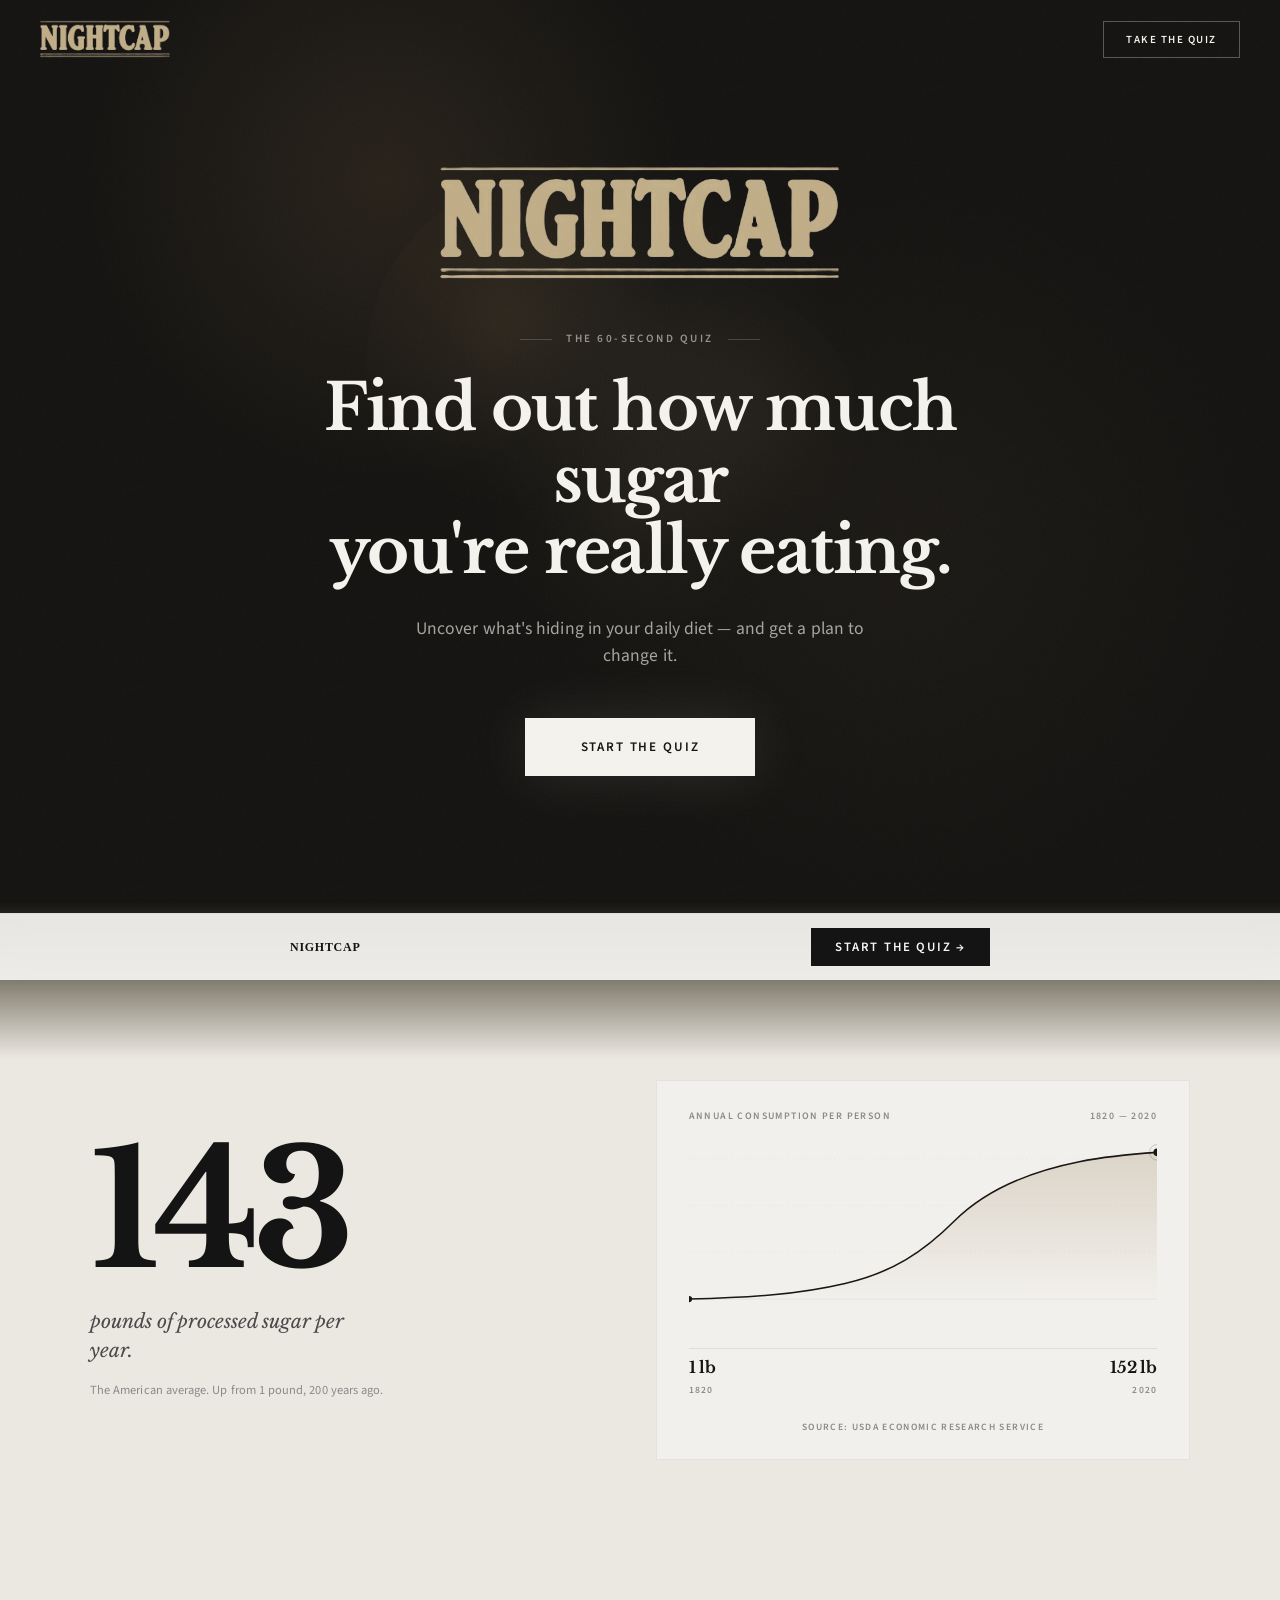
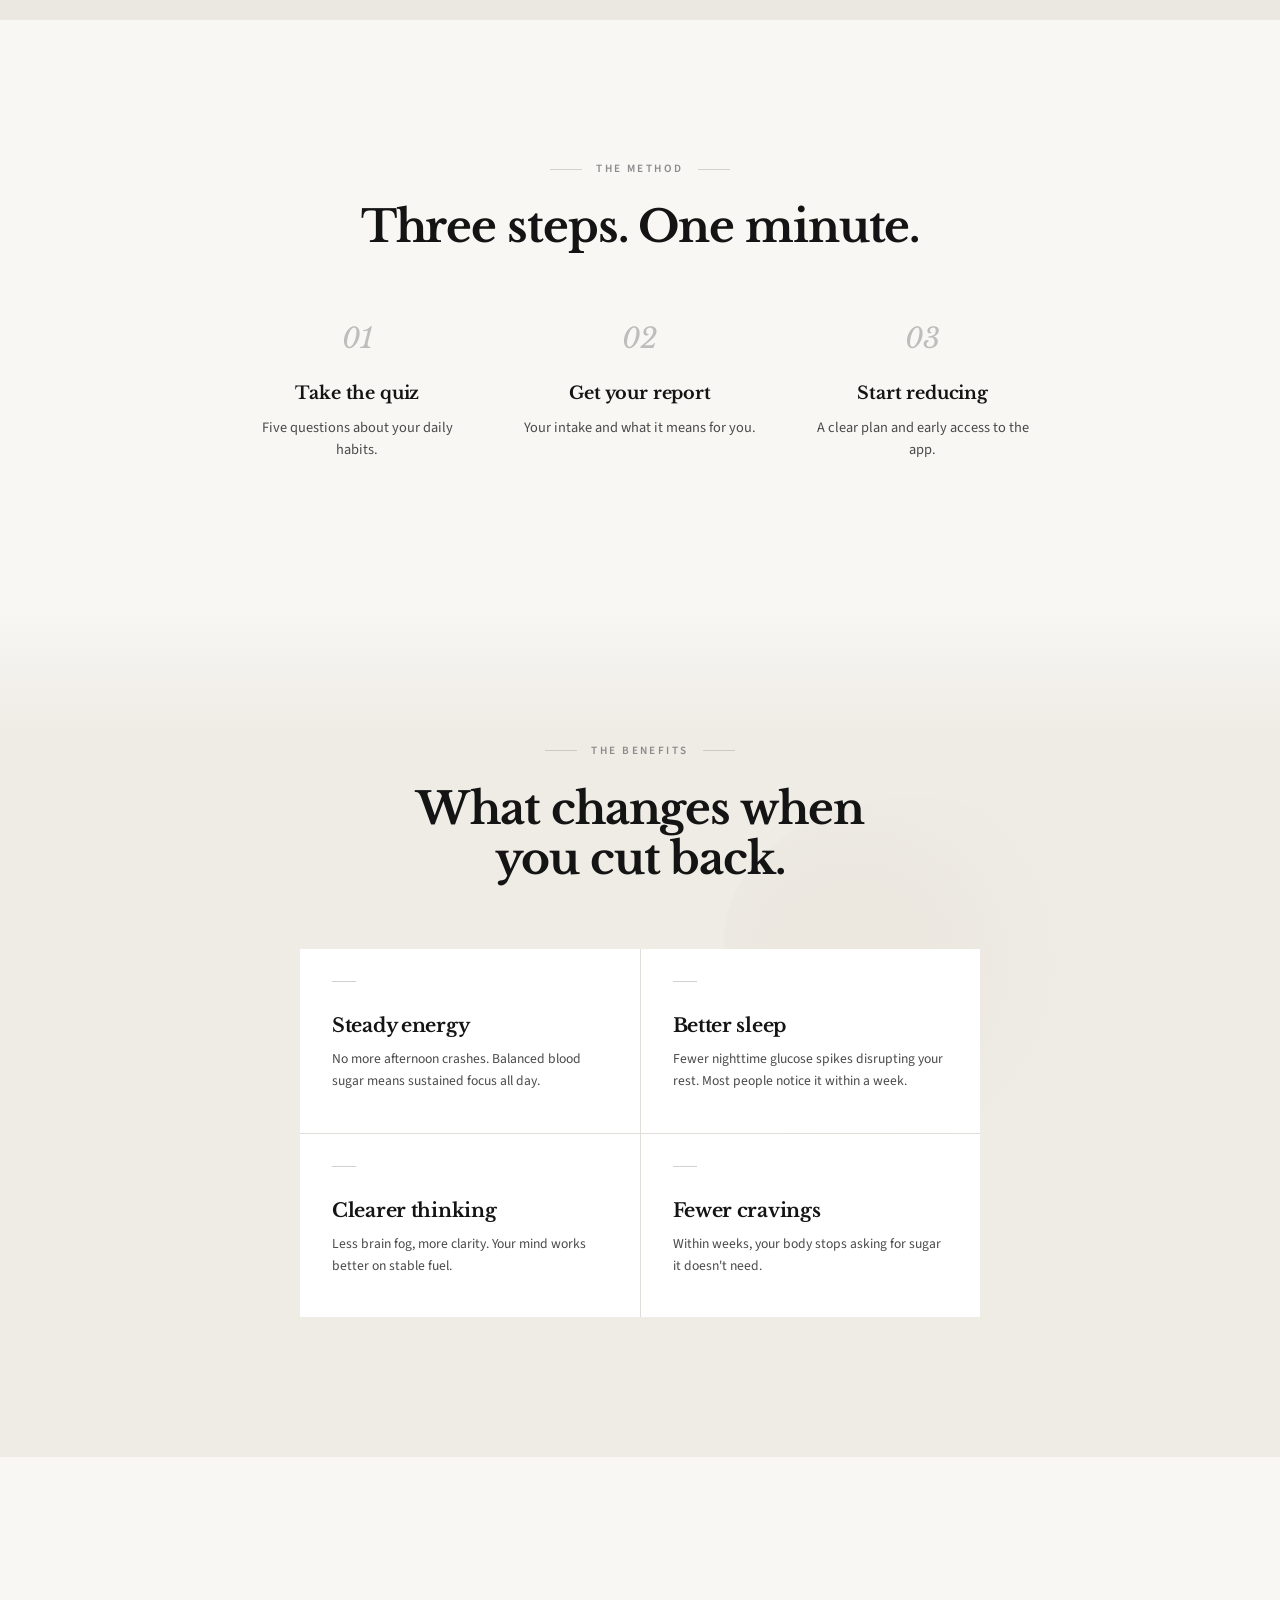
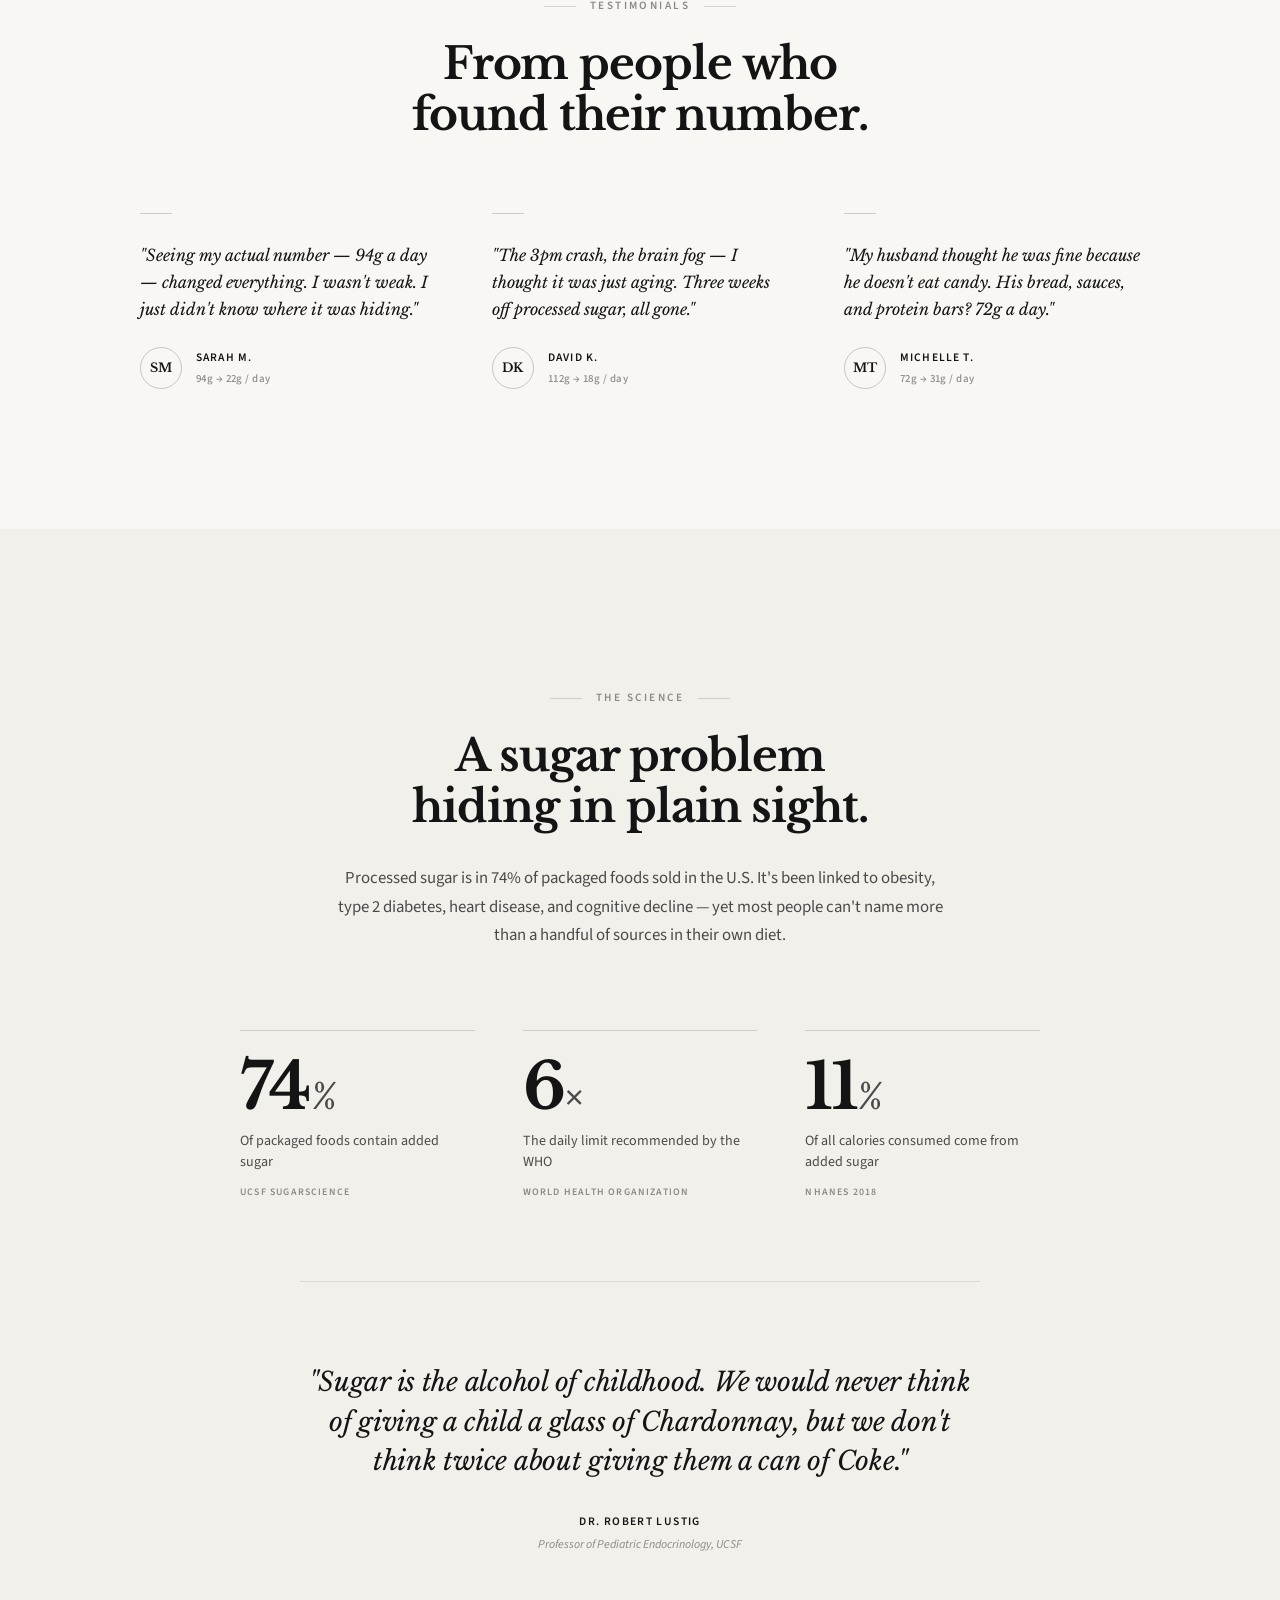
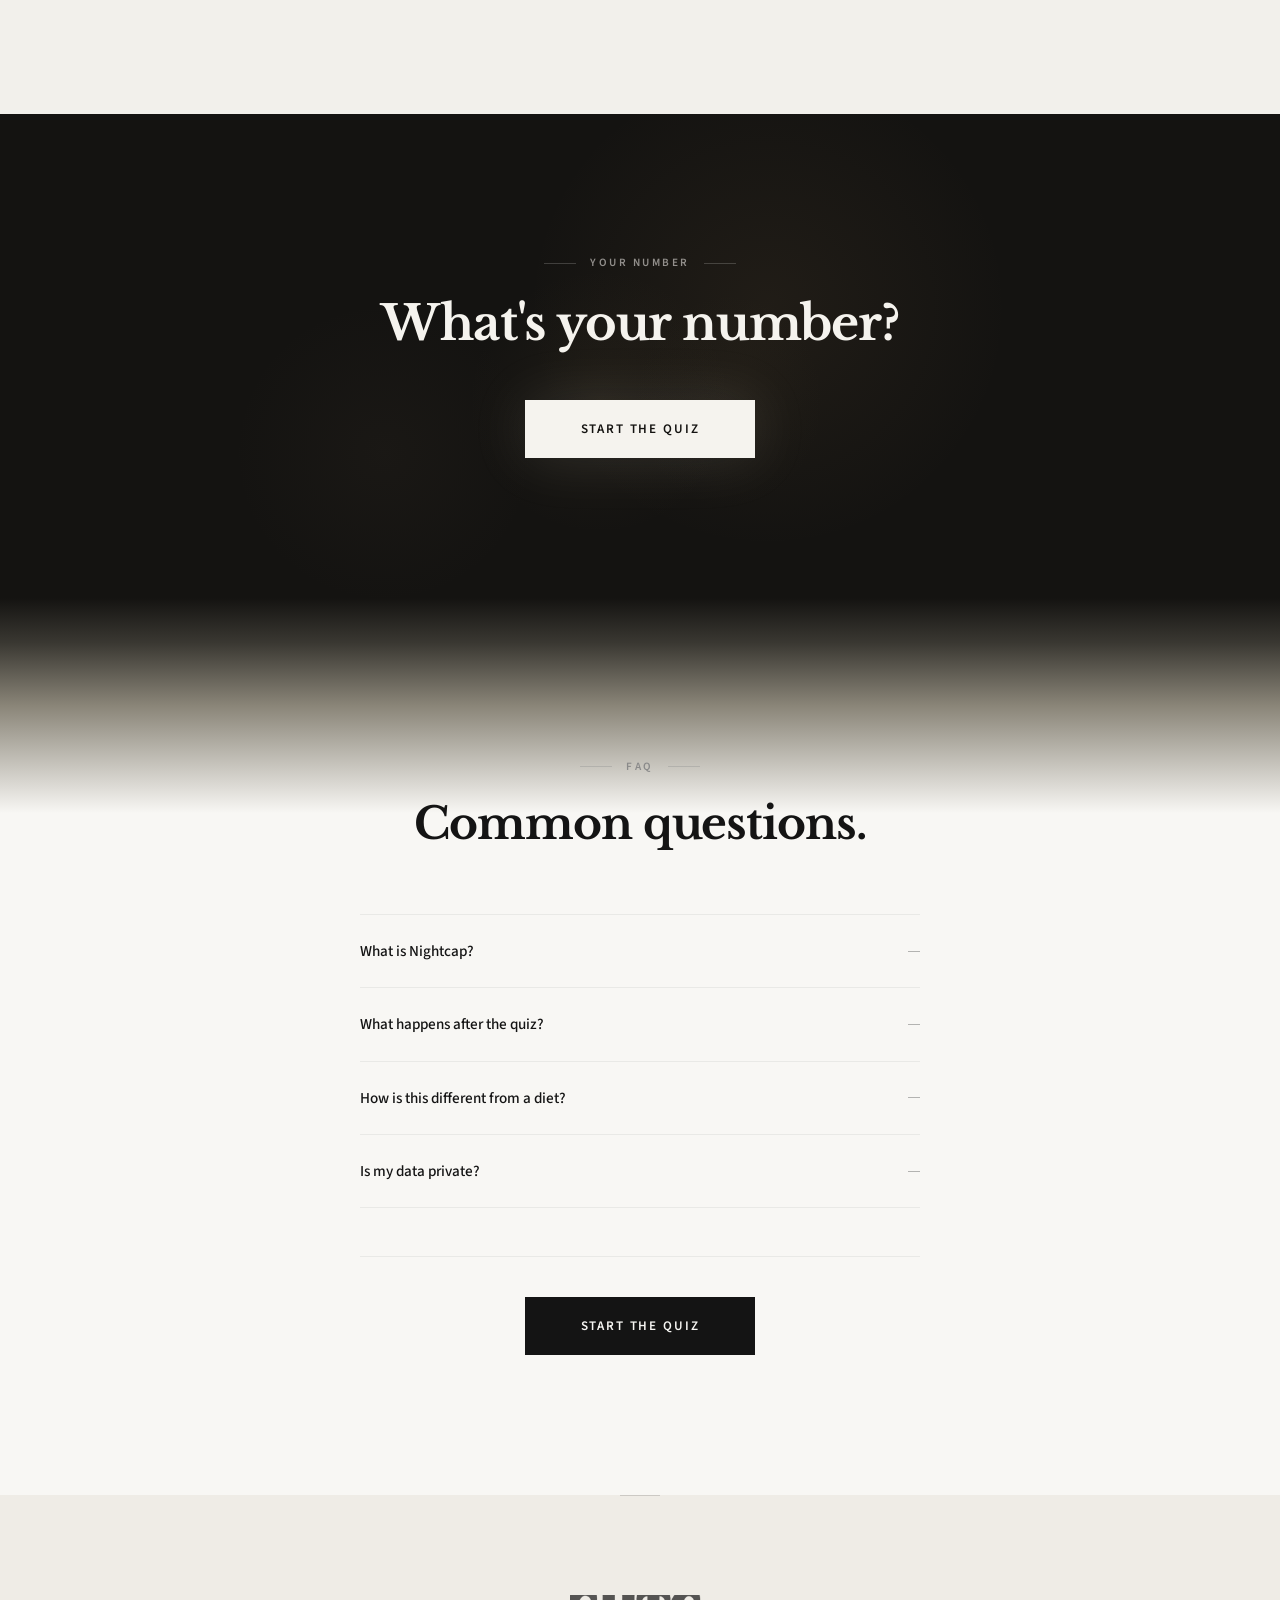
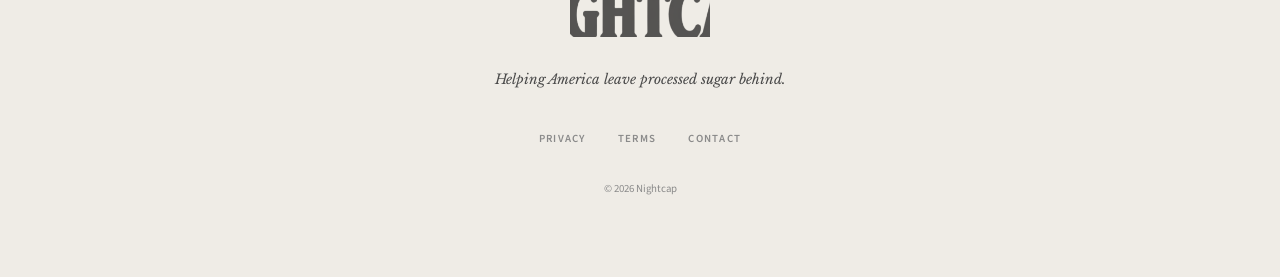
==== public/index.html @ ba3f039b "Major editorial upgrade — nav, science section, data viz, avatars This adds four substantial improve" ====
<!DOCTYPE html>
<html lang="en">
<head>
  <meta charset="UTF-8">
  <meta name="viewport" content="width=device-width, initial-scale=1.0, viewport-fit=cover">
  <title>Nightcap — Find Out How Much Sugar You're Really Eating</title>
  <meta name="description" content="Take a free 60-second quiz to uncover your daily sugar intake. Get a personalized report and a clear plan to reduce it.">

  <meta property="og:title" content="Nightcap — How Much Sugar Are You Really Eating?">
  <meta property="og:description" content="Take a free 60-second quiz. Get your personalized sugar report.">
  <meta property="og:type" content="website">
  <meta property="og:site_name" content="Nightcap">

  <meta name="twitter:card" content="summary_large_image">
  <meta name="twitter:title" content="Nightcap — How Much Sugar Are You Really Eating?">
  <meta name="twitter:description" content="Free 60-second quiz. Personalized sugar report.">

  <meta name="theme-color" content="#F7F6F3">

  <link rel="icon" href="data:image/svg+xml,<svg xmlns='http://www.w3.org/2000/svg' viewBox='0 0 100 100'><rect fill='%23141311' width='100' height='100' rx='16'/><text x='50' y='68' text-anchor='middle' fill='%23C8B078' font-family='Georgia' font-size='52' font-weight='700'>N</text></svg>">
  <link rel="preconnect" href="https://fonts.googleapis.com">
  <link rel="preconnect" href="https://fonts.gstatic.com" crossorigin>
  <link href="https://fonts.googleapis.com/css2?family=Libre+Baskerville:ital,wght@0,400;0,700;1,400&family=Source+Sans+3:wght@300;400;500;600;700&display=swap" rel="stylesheet">

  <style>
/* ==========================================================================
   Nightcap Waitlist Landing Page — Styles v2 (World-Class Edition)
   ========================================================================== */

/* ---------- Reset & Base ---------- */
*, *::before, *::after {
  box-sizing: border-box;
  margin: 0;
  padding: 0;
}

:root {
  /* Premium wellness palette — refined */
  --nc-bg: #F7F6F3;
  --nc-bg-warm: #F0EDE7;
  --nc-bg-card: #FFFFFF;
  --nc-bg-card-hover: #FAFAF8;
  --nc-surface: #EBE8E2;
  --nc-primary: #141414;
  --nc-primary-light: #2C2C2C;
  --nc-primary-dark: #080808;
  --nc-accent: #1D5C2E;
  --nc-accent-hover: #27723A;
  --nc-accent-light: #E5F0E8;
  --nc-text: #141414;
  --nc-text-muted: #4A4A4A;
  --nc-text-dim: #8A8A8A;
  --nc-error: #C44B4B;
  --nc-success: #1D5C2E;
  --nc-border: rgba(0, 0, 0, 0.06);
  --nc-border-strong: rgba(0, 0, 0, 0.1);
  --nc-radius: 8px;
  --nc-radius-lg: 14px;
  --nc-font: 'Source Sans 3', -apple-system, BlinkMacSystemFont, sans-serif;
  --nc-font-display: 'Libre Baskerville', Georgia, serif;
  --nc-spring: cubic-bezier(0.16, 1, 0.3, 1);
  --nc-transition: 0.25s cubic-bezier(0.4, 0, 0.2, 1);
  --nc-shadow-sm: 0 1px 2px rgba(0,0,0,0.04);
  --nc-shadow-md: 0 4px 12px rgba(0,0,0,0.05), 0 1px 3px rgba(0,0,0,0.03);
  --nc-shadow-lg: 0 12px 40px rgba(0,0,0,0.07), 0 2px 6px rgba(0,0,0,0.03);
}

html {
  scroll-behavior: smooth;
  -webkit-tap-highlight-color: transparent;
  -webkit-text-size-adjust: 100%;
  text-size-adjust: 100%;
}

body {
  font-family: var(--nc-font);
  font-weight: 400;
  background: #F8F7F4;
  color: var(--nc-text);
  line-height: 1.6;
  letter-spacing: 0;
  -webkit-font-smoothing: antialiased;
  -moz-osx-font-smoothing: grayscale;
  overflow-x: hidden;
}

/* Global grain texture via SVG filter */
body::after {
  content: '';
  position: fixed;
  inset: 0;
  pointer-events: none;
  z-index: 9998;
  opacity: 0.035;
  background: url("data:image/svg+xml,%3Csvg xmlns='http://www.w3.org/2000/svg' width='300' height='300'%3E%3Cfilter id='n'%3E%3CfeTurbulence type='fractalNoise' baseFrequency='0.8' numOctaves='4' stitchTiles='stitch'/%3E%3C/filter%3E%3Crect width='300' height='300' filter='url(%23n)'/%3E%3C/svg%3E");
  background-size: 200px 200px;
}
/* ---------- Skip Link (A11y) ---------- */
.nc-skip-link {
  position: absolute;
  top: -100%;
  left: 16px;
  z-index: 9999;
  padding: 12px 24px;
  background: var(--nc-primary);
  color: var(--nc-bg);
  border-radius: var(--nc-radius);
  font-weight: 600;
  text-decoration: none;
}

.nc-skip-link:focus {
  top: 16px;
}

/* ---------- Utility ---------- */
/* ---------- Top Nav ---------- */
.nc-nav {
  position: fixed;
  top: 0;
  left: 0;
  right: 0;
  z-index: 9500;
  padding: 20px 40px;
  padding-top: max(20px, env(safe-area-inset-top, 0px));
  transition: background 0.3s var(--nc-transition), border-color 0.3s var(--nc-transition);
  background: transparent;
  border-bottom: 1px solid transparent;
}

.nc-nav.is-scrolled {
  background: rgba(20, 19, 17, 0.85);
  backdrop-filter: blur(20px) saturate(1.4);
  -webkit-backdrop-filter: blur(20px) saturate(1.4);
  border-bottom-color: rgba(245, 243, 238, 0.06);
}

.nc-nav__inner {
  max-width: 1200px;
  margin: 0 auto;
  display: flex;
  align-items: center;
  justify-content: space-between;
  gap: 16px;
}

.nc-nav__logo {
  width: 130px;
  aspect-ratio: 645 / 190;
  background-image: url('images/dark-text-logo.png');
  background-size: 317.5% auto;
  background-position: center center;
  background-repeat: no-repeat;
}

.nc-nav__cta {
  display: inline-flex;
  align-items: center;
  padding: 10px 22px;
  background: transparent;
  color: #F5F3EE;
  border: 1px solid rgba(245, 243, 238, 0.3);
  border-radius: 0;
  font-family: var(--nc-font);
  font-size: 0.68rem;
  font-weight: 600;
  letter-spacing: 0.14em;
  text-transform: uppercase;
  cursor: pointer;
  transition: all var(--nc-transition);
}

.nc-nav__cta:hover {
  background: #F5F3EE;
  color: #141311;
  border-color: #F5F3EE;
}

.nc-nav.is-scrolled .nc-nav__cta {
  border-color: rgba(245, 243, 238, 0.35);
}

.nc-nav.is-scrolled .nc-nav__cta:hover {
  background: #F5F3EE;
  color: #141311;
}

@media (max-width: 600px) {
  .nc-nav {
    padding: 16px 24px;
    padding-top: max(16px, env(safe-area-inset-top, 0px));
  }

  .nc-nav__logo {
    width: 100px;
  }

  .nc-nav__cta {
    padding: 8px 16px;
    font-size: 0.62rem;
    letter-spacing: 0.12em;
  }
}

/* ---------- Editorial Eyebrow Label ---------- */
.nc-eyebrow {
  font-family: var(--nc-font);
  font-size: 0.7rem;
  font-weight: 600;
  letter-spacing: 0.22em;
  text-transform: uppercase;
  color: var(--nc-text-dim);
  margin-bottom: 1.5rem;
  display: flex;
  align-items: center;
  justify-content: center;
  gap: 14px;
}

.nc-eyebrow::before,
.nc-eyebrow::after {
  content: '';
  width: 32px;
  height: 1px;
  background: currentColor;
  opacity: 0.35;
}

.nc-eyebrow--light {
  color: rgba(245, 243, 238, 0.55);
}

.nc-sr-only {
  position: absolute;
  width: 1px;
  height: 1px;
  padding: 0;
  margin: -1px;
  overflow: hidden;
  clip: rect(0, 0, 0, 0);
  white-space: nowrap;
  border: 0;
}

.nc-logo--sm .nc-logo__lines::before,
.nc-logo--sm .nc-logo__lines::after {
  height: 1px;
}

/* ---------- Buttons ---------- */
.nc-btn {
  display: inline-flex;
  align-items: center;
  justify-content: center;
  gap: 10px;
  padding: 14px 32px;
  border: none;
  border-radius: 0;
  font-family: var(--nc-font);
  font-size: 0.72rem;
  font-weight: 600;
  letter-spacing: 0.14em;
  text-transform: uppercase;
  cursor: pointer;
  transition: all var(--nc-transition);
  text-decoration: none;
  position: relative;
}

.nc-btn--primary {
  background: var(--nc-primary);
  color: #F7F6F3;
  padding: 20px 56px;
  font-size: 0.82rem;
  font-weight: 600;
  letter-spacing: 0.14em;
}

.nc-btn--primary:hover:not(:disabled) {
  background: var(--nc-primary-light);
  transform: translateY(-1px);
  box-shadow: 0 4px 20px rgba(0, 0, 0, 0.12);
}

.nc-btn--primary:active:not(:disabled) {
  transform: translateY(0);
}

.nc-btn--primary:disabled {
  opacity: 0.5;
  cursor: not-allowed;
}

.nc-btn--primary:focus-visible {
  outline: 2px solid var(--nc-primary);
  outline-offset: 3px;
}

.nc-btn--outline {
  background: transparent;
  color: var(--nc-primary);
  border: 1px solid var(--nc-border-strong);
}

.nc-btn--outline:hover {
  background: var(--nc-bg-warm);
  border-color: var(--nc-primary);
}

.nc-btn--outline:focus-visible {
  outline: 2px solid var(--nc-accent);
  outline-offset: 3px;
}

.nc-btn--full {
  width: 100%;
}

.nc-btn--sm {
  padding: 10px 24px;
  font-size: 0.8rem;
}

/* ---------- Hero ---------- */
.nc-hero {
  position: relative;
  min-height: 100vh;
  min-height: 100dvh;
  display: flex;
  align-items: center;
  justify-content: center;
  padding: 160px 40px 120px;
  overflow: hidden;
  background: #141311;
  color: #F5F3EE;
}

/* Gradient orbs — visible atmospheric depth */
.nc-hero::before {
  content: '';
  position: absolute;
  inset: 0;
  background:
    radial-gradient(circle 500px at 30% 20%, rgba(180, 140, 90, 0.12) 0%, transparent 60%),
    radial-gradient(circle 600px at 70% 60%, rgba(120, 100, 80, 0.08) 0%, transparent 60%),
    radial-gradient(circle 400px at 50% 40%, rgba(200, 180, 150, 0.06) 0%, transparent 50%);
  pointer-events: none;
  z-index: 0;
}

@media (max-width: 768px) {
  .nc-hero {
    min-height: auto;
    padding: 120px 32px 80px;
  }
}

/* Hero botanical illustration */
.nc-hero__illus {
  position: absolute;
  top: 50%;
  left: 50%;
  transform: translate(-50%, -50%);
  width: min(900px, 120vw);
  height: auto;
  z-index: 0;
  animation: nc-floatOrganic 25s ease-in-out infinite alternate;
}

@keyframes nc-floatOrganic {
  0% { transform: translate(-50%, -50%) rotate(0deg) scale(1); }
  100% { transform: translate(-50%, -50%) rotate(3deg) scale(1.05); }
}

.nc-hero__content {
  position: relative;
  z-index: 1;
  text-align: center;
  max-width: 680px;
  animation: nc-heroEntrance 1.2s var(--nc-spring);
}

@keyframes nc-heroEntrance {
  from { opacity: 0; transform: translateY(20px); }
  to { opacity: 1; transform: translateY(0); }
}

.nc-hero__title {
  font-family: var(--nc-font-display);
  font-size: clamp(2.5rem, 6vw, 4rem);
  font-weight: 700;
  line-height: 1.12;
  letter-spacing: -0.025em;
  color: #F5F3EE;
  margin-bottom: 1.75rem;
  position: relative;
  max-width: 680px;
  margin-left: auto;
  margin-right: auto;
}

.nc-hero__subtitle {
  font-size: 1.1rem;
  font-weight: 400;
  color: rgba(245, 243, 238, 0.65);
  max-width: 460px;
  margin: 0 auto 3rem;
  line-height: 1.55;
  letter-spacing: 0.005em;
}

/* Hero logo — background-image on an aspect-ratio div crops the
   transparent padding perfectly. The PNG is 2048x2048 with content
   centered at 645x190 pixels, so we use background-size: 317.5% to
   scale the full image such that the content fills the container. */
.nc-hero__logo-img {
  display: block;
  width: clamp(260px, 32vw, 400px);
  aspect-ratio: 645 / 190;
  margin: 0 auto 3rem;
  background-image: url('images/dark-text-logo.png');
  background-size: 317.5% auto;
  background-position: center center;
  background-repeat: no-repeat;
}

/* Footer logo image */
.nc-footer__logo-img {
  display: block;
  width: 140px;
  aspect-ratio: 645 / 190;
  margin: 0 auto 2rem;
  background-image: url('images/black-logo.png');
  background-size: 317.5% auto;
  background-position: center center;
  background-repeat: no-repeat;
  opacity: 0.75;
}

/* Hero CTA inverted */
.nc-hero .nc-btn--primary {
  background: #F5F3EE;
  color: #141311;
  box-shadow: 0 0 60px rgba(245, 243, 238, 0.1);
}
.nc-hero .nc-btn--primary:hover:not(:disabled) {
  background: #FFFFFF;
  box-shadow: 0 0 80px rgba(255, 255, 255, 0.15);
}

/* ---------- Quiz ---------- */
.nc-quiz {
  display: none;
  padding: 60px 32px 100px;
  min-height: 100vh;
  min-height: 100dvh;
  align-items: center;
  justify-content: center;
}

.nc-quiz.active {
  display: flex;
  animation: nc-fadeInUp 0.6s cubic-bezier(0.16, 1, 0.3, 1);
}

.nc-quiz__container {
  max-width: 560px;
  width: 100%;
}
.nc-quiz__dots {
  display: flex;
  justify-content: center;
  gap: 8px;
  margin-bottom: 3rem;
}

.nc-quiz__dot {
  width: 16px;
  height: 2px;
  border-radius: 0;
  background: var(--nc-text);
  opacity: 0.12;
  transition: all var(--nc-transition);
}

.nc-quiz__dot.active {
  opacity: 0.6;
  width: 24px;
}

.nc-quiz__dot.completed {
  opacity: 0.3;
}

/* Steps */
.nc-quiz__step {
  display: none;
  animation: nc-fadeInUp 0.4s ease-out;
}

.nc-quiz__step.active {
  display: block;
  animation: nc-fadeInUp 0.6s cubic-bezier(0.16, 1, 0.3, 1);
}

.nc-quiz__step.active .nc-quiz__options {
  animation: nc-fadeInUp 0.6s cubic-bezier(0.16, 1, 0.3, 1) 0.1s both;
}

@keyframes nc-fadeInUp {
  from {
    opacity: 0;
    transform: translateY(20px);
  }
  to {
    opacity: 1;
    transform: translateY(0);
  }
}

@keyframes nc-slideOutLeft {
  from { opacity: 1; transform: translateX(0); }
  to { opacity: 0; transform: translateX(-30px); }
}

.nc-quiz__back {
  display: inline-flex;
  align-items: center;
  gap: 4px;
  margin-top: 1.5rem;
  padding: 8px 0;
  background: none;
  border: none;
  color: var(--nc-text-dim);
  font-family: var(--nc-font);
  font-size: 0.85rem;
  font-weight: 500;
  cursor: pointer;
  transition: all var(--nc-transition);
  opacity: 0;
  transform: translateY(5px);
}

.nc-quiz__back.visible {
  opacity: 1;
  transform: translateY(0);
}

.nc-quiz__back:hover {
  color: var(--nc-text);
}

.nc-quiz__almost {
  font-size: 0.65rem;
  font-weight: 600;
  text-transform: uppercase;
  letter-spacing: 0.18em;
  color: var(--nc-text-dim);
  margin-bottom: 1rem;
}

.nc-quiz__question {
  font-family: var(--nc-font-display);
  font-size: clamp(1.5rem, 3.5vw, 2rem);
  font-weight: 400;
  letter-spacing: -0.02em;
  margin-bottom: 0.75rem;
  line-height: 1.3;
}

.nc-quiz__helper {
  font-size: 0.85rem;
  font-weight: 400;
  color: var(--nc-text-dim);
  margin-bottom: 2.25rem;
  line-height: 1.5;
}

/* Options */
.nc-quiz__options {
  display: flex;
  flex-direction: column;
  gap: 8px;
}

.nc-quiz__option {
  display: flex;
  align-items: center;
  justify-content: space-between;
  gap: 20px;
  padding: 18px 24px;
  background: var(--nc-bg-card);
  border: none;
  border-radius: 0;
  cursor: pointer;
  transition: all var(--nc-transition);
  text-align: left;
  font-family: var(--nc-font);
  font-size: 0.88rem;
  font-weight: 400;
  color: var(--nc-text);
  width: 100%;
  box-shadow: var(--nc-shadow-sm);
}

.nc-quiz__option:hover {
  box-shadow: var(--nc-shadow-md);
  transform: translateY(-1px);
}

.nc-quiz__option:focus-visible {
  outline: 2px solid var(--nc-primary-light);
  outline-offset: 2px;
}

.nc-quiz__option.selected {
  background: var(--nc-primary);
  border-color: var(--nc-primary);
  color: #F7F6F3;
  animation: nc-optionSelect 0.3s cubic-bezier(0.16, 1, 0.3, 1);
}

@keyframes nc-optionSelect {
  0% { transform: scale(1); }
  50% { transform: scale(1.02); }
  100% { transform: scale(1); }
}

.nc-quiz__option.selected .nc-quiz__option-sugar {
  color: rgba(255, 255, 255, 0.8);
}

.nc-quiz__option-label {
  flex: 1;
  font-weight: 500;
  letter-spacing: -0.005em;
}

.nc-quiz__option-sugar {
  font-size: 0.7rem;
  font-weight: 600;
  color: var(--nc-text-dim);
  white-space: nowrap;
  font-variant-numeric: tabular-nums;
  text-transform: uppercase;
  letter-spacing: 0.06em;
}

/* Back button */

/* ---------- Signup ---------- */
.nc-signup {
  display: none;
  padding: 80px 32px 100px;
  min-height: 100vh;
  align-items: center;
  justify-content: center;
}

.nc-signup.active {
  display: flex;
  animation: nc-fadeInUp 0.6s cubic-bezier(0.16, 1, 0.3, 1);
}

.nc-signup__container {
  max-width: 480px;
  width: 100%;
}

.nc-signup__card {
  background: var(--nc-bg-card);
  border: none;
  border-radius: 0;
  padding: 2.5rem 2rem;
  box-shadow: var(--nc-shadow-lg);
}

.nc-signup__header {
  text-align: center;
  margin-bottom: 2rem;
}

/* Signup teaser */
.nc-signup__teaser {
  text-align: center;
  margin-bottom: 2rem;
  padding-bottom: 2rem;
  border-bottom: 1px solid var(--nc-border);
}

.nc-signup__teaser-label {
  font-size: 0.65rem;
  font-weight: 600;
  text-transform: uppercase;
  letter-spacing: 0.2em;
  color: var(--nc-text-dim);
  margin-bottom: 0.5rem;
}

.nc-signup__teaser-number {
  font-family: var(--nc-font-display);
  font-size: 3rem;
  font-weight: 700;
  letter-spacing: -0.03em;
  line-height: 1;
  color: var(--nc-text);
  margin: 0;
  animation: nc-numberLand 0.6s cubic-bezier(0.34, 1.56, 0.64, 1) forwards;
}

.nc-signup__teaser-sub {
  font-size: 0.82rem;
  font-weight: 500;
  color: var(--nc-text-dim);
  margin-top: 0.25rem;
}

.nc-signup__title {
  font-family: var(--nc-font-display);
  font-size: clamp(1.4rem, 3vw, 1.65rem);
  font-weight: 400;
  letter-spacing: -0.015em;
  margin-bottom: 1rem;
  line-height: 1.3;
}

/* Form Elements */
.nc-form-group {
  margin-bottom: 1.5rem;
}

.nc-input {
  width: 100%;
  padding: 16px 18px;
  background: transparent;
  border: none;
  border-bottom: 1px solid rgba(0, 0, 0, 0.12);
  border-radius: 0;
  font-family: var(--nc-font);
  font-size: 0.95rem;
  color: var(--nc-text);
  transition: all var(--nc-transition);
  outline: none;
}

.nc-input::placeholder {
  color: var(--nc-text-dim);
  font-weight: 400;
}

.nc-input:focus {
  border-bottom-color: var(--nc-primary);
  background: transparent;
  box-shadow: none;
}

.nc-input.error {
  border-bottom-color: var(--nc-error);
  animation: nc-shake 0.4s ease-out;
}

.nc-input.valid {
  border-bottom-color: var(--nc-success);
}

@keyframes nc-shake {
  0%, 100% { transform: translateX(0); }
  20% { transform: translateX(-6px); }
  40% { transform: translateX(6px); }
  60% { transform: translateX(-4px); }
  80% { transform: translateX(4px); }
}

.nc-input-error {
  display: block;
  font-size: 0.8rem;
  color: var(--nc-error);
  margin-top: 4px;
  min-height: 1.2em;
  transition: opacity var(--nc-transition);
}

/* Spinner */
.nc-spinner {
  display: inline-block;
  width: 16px;
  height: 16px;
  border: 2px solid rgba(255, 255, 255, 0.3);
  border-top-color: #FFFFFF;
  border-radius: 50%;
  animation: nc-spin 0.6s linear infinite;
}

@keyframes nc-spin {
  to { transform: rotate(360deg); }
}

/* ---------- Results ---------- */
.nc-results {
  display: none;
  padding: 100px 32px 120px;
  min-height: 100vh;
}

.nc-results.active {
  display: block;
  animation: nc-fadeInUp 0.8s cubic-bezier(0.16, 1, 0.3, 1);
}

.nc-results__container {
  max-width: 520px;
  margin: 0 auto;
}

.nc-results__report {
  text-align: center;
  margin-bottom: 2.5rem;
  padding-bottom: 2.5rem;
  border-bottom: 1px solid var(--nc-border);
}

.nc-results__your-label {
  font-family: var(--nc-font);
  font-size: 0.65rem;
  font-weight: 600;
  text-transform: uppercase;
  letter-spacing: 0.2em;
  color: var(--nc-text-dim);
  margin-bottom: 0.75rem;
}

.nc-results__big-number {
  font-family: var(--nc-font-display);
  font-size: clamp(4rem, 11vw, 6rem);
  font-weight: 700;
  letter-spacing: -0.035em;
  line-height: 1;
  color: var(--nc-text);
  margin-bottom: 0.5rem;
  animation: nc-numberLand 0.8s cubic-bezier(0.34, 1.56, 0.64, 1) forwards;
}

@keyframes nc-numberLand {
  from { opacity: 0; transform: scale(0.85); }
  to { opacity: 1; transform: scale(1); }
}

.nc-results__big-number-unit {
  font-size: 0.4em;
  font-weight: 400;
  vertical-align: baseline;
  color: var(--nc-text-muted);
  margin-left: 0.1em;
}

.nc-results__big-label {
  font-size: 0.72rem;
  font-weight: 600;
  color: var(--nc-text-dim);
  margin-bottom: 2.5rem;
  letter-spacing: 0.12em;
  text-transform: uppercase;
}

/* Ring */

.nc-results__title {
  font-family: var(--nc-font-display);
  font-size: clamp(1.5rem, 3.5vw, 1.85rem);
  font-weight: 700;
  letter-spacing: -0.02em;
  line-height: 1.25;
  margin-bottom: 0.75rem;
}

.nc-results__subtitle {
  color: var(--nc-text-muted);
  font-size: 0.95rem;
  font-weight: 400;
  line-height: 1.7;
  max-width: 480px;
  margin: 0 auto;
}
/* CTA Card */

.nc-results__cta-note {
  font-size: 0.8rem;
  color: var(--nc-accent);
  margin-top: 10px;
}

/* Referral Card */

.nc-referral-socials {
  display: flex;
  justify-content: center;
  gap: 2rem;
  flex-wrap: wrap;
}

.nc-referral-socials__btn {
  display: inline-flex;
  align-items: center;
  gap: 8px;
  padding: 8px 0;
  border: none;
  border-bottom: 1px solid rgba(0, 0, 0, 0.12);
  background: transparent;
  color: var(--nc-text);
  font-family: var(--nc-font);
  font-size: 0.72rem;
  font-weight: 600;
  letter-spacing: 0.12em;
  text-transform: uppercase;
  cursor: pointer;
  transition: all var(--nc-transition);
}

.nc-referral-socials__btn svg {
  flex-shrink: 0;
  opacity: 0.5;
}

.nc-referral-socials__btn:hover {
  border-bottom-color: var(--nc-primary);
}

.nc-referral-socials__btn:hover svg {
  opacity: 0.8;
}

/* ---------- Toast ---------- */
.nc-toast-container {
  position: fixed;
  top: 24px;
  right: 24px;
  z-index: 10000;
  display: flex;
  flex-direction: column;
  gap: 8px;
  pointer-events: none;
}

.nc-toast {
  display: flex;
  align-items: center;
  gap: 10px;
  padding: 14px 20px;
  background: var(--nc-bg-card);
  border: 1px solid var(--nc-border);
  border-radius: 0;
  box-shadow: var(--nc-shadow-lg);
  font-size: 0.85rem;
  color: var(--nc-text);
  pointer-events: auto;
  animation: nc-toastIn 0.35s ease-out;
  max-width: 360px;
}

.nc-toast--success {
  border-color: rgba(0, 0, 0, 0.06);
}

.nc-toast--success .nc-toast__icon {
  color: var(--nc-success);
}

.nc-toast.exiting {
  animation: nc-toastOut 0.3s ease-in forwards;
}

@keyframes nc-toastIn {
  from { opacity: 0; transform: translateX(30px); }
  to { opacity: 1; transform: translateX(0); }
}

@keyframes nc-toastOut {
  from { opacity: 1; transform: translateX(0); }
  to { opacity: 0; transform: translateX(30px); }
}

/* ---------- Footer ---------- */
.nc-footer {
  padding: 100px 40px 80px;
  border-top: none;
  text-align: center;
  background: #EFECE6;
  position: relative;
}

.nc-footer::before {
  content: '';
  position: absolute;
  top: 0;
  left: 50%;
  transform: translateX(-50%);
  width: 40px;
  height: 1px;
  background: rgba(0, 0, 0, 0.15);
}

.nc-footer__container {
  max-width: 520px;
  margin: 0 auto;
}

.nc-footer .nc-logo {
  margin-bottom: 1.75rem;
}

.nc-footer__tagline {
  font-family: var(--nc-font-display);
  font-size: 0.85rem;
  font-weight: 400;
  font-style: italic;
  color: var(--nc-text-muted);
  margin-bottom: 2.5rem;
}

.nc-footer__links {
  display: flex;
  justify-content: center;
  gap: 32px;
  margin-bottom: 2rem;
}

.nc-footer__links a {
  font-size: 0.68rem;
  font-weight: 600;
  color: var(--nc-text-dim);
  text-decoration: none;
  letter-spacing: 0.12em;
  text-transform: uppercase;
  transition: color var(--nc-transition);
}

.nc-footer__links a:hover {
  color: var(--nc-text);
}

.nc-footer__links a:focus-visible {
  outline: 2px solid var(--nc-primary-light);
  outline-offset: 2px;
}

.nc-footer__legal {
  font-size: 0.68rem;
  font-weight: 400;
  color: var(--nc-text-dim);
  margin-top: 2rem;
}

/* ---------- Scroll Reveal ---------- */
.nc-reveal {
  opacity: 0;
  transform: translateY(32px);
  transition: opacity 1s cubic-bezier(0.16, 1, 0.3, 1), transform 1s cubic-bezier(0.16, 1, 0.3, 1);
}

.nc-reveal.visible {
  opacity: 1;
  transform: translateY(0);
}

.nc-reveal--delay-1 { transition-delay: 0.12s; }
.nc-reveal--delay-2 { transition-delay: 0.24s; }
.nc-reveal--delay-3 { transition-delay: 0.36s; }
.nc-reveal--delay-4 { transition-delay: 0.48s; }

/* ---------- Pre-commitment ---------- */
.nc-precommit {
  display: none;
  min-height: 100vh;
  align-items: center;
  justify-content: center;
  padding: 40px 32px;
  text-align: center;
}

.nc-precommit.active {
  display: flex;
  animation: nc-fadeInUp 0.5s ease-out;
}

.nc-precommit__container {
  max-width: 480px;
}

.nc-precommit__question {
  font-family: var(--nc-font-display);
  font-size: clamp(1.65rem, 4vw, 2.25rem);
  font-weight: 700;
  letter-spacing: -0.025em;
  line-height: 1.25;
  margin-bottom: 3rem;
}

.nc-precommit__actions {
  display: flex;
  flex-direction: column;
  align-items: center;
  gap: 1rem;
}

.nc-precommit__no {
  background: none;
  border: none;
  font-family: var(--nc-font);
  font-size: 0.82rem;
  font-weight: 500;
  color: var(--nc-text-dim);
  cursor: pointer;
  padding: 8px;
  transition: color var(--nc-transition);
}

.nc-precommit__no:hover {
  color: var(--nc-text-muted);
}

/* ---------- Benefits Grid ---------- */
.nc-benefits {
  padding: 140px 40px;
  text-align: center;
  position: relative;
  background:
    linear-gradient(180deg, #F8F7F4, #EFECE6 15%),
    radial-gradient(circle 500px at 80% 40%, rgba(220, 200, 160, 0.15) 0%, transparent 60%),
    #EFECE6;
}

.nc-benefits__bg-shape {
  position: absolute;
  right: -10%;
  top: 50%;
  transform: translateY(-50%);
  width: 60%;
  height: auto;
  z-index: 0;
  pointer-events: none;
}

.nc-benefits__container {
  position: relative;
  z-index: 1;
  max-width: 680px;
  margin: 0 auto;
}

.nc-benefits__title {
  font-family: var(--nc-font-display);
  font-size: clamp(2rem, 5vw, 2.75rem);
  font-weight: 700;
  letter-spacing: -0.025em;
  margin-bottom: 4rem;
  line-height: 1.15;
}

.nc-benefits__grid {
  display: grid;
  grid-template-columns: 1fr 1fr;
  gap: 1px;
  background: rgba(0, 0, 0, 0.06);
  overflow: hidden;
}

.nc-benefits__item {
  padding: 44px 32px 40px;
  background: var(--nc-bg-card);
  text-align: left;
  transition: background var(--nc-transition);
  position: relative;
}

.nc-benefits__item::before {
  content: '';
  position: absolute;
  top: 32px;
  left: 32px;
  width: 24px;
  height: 1px;
  background: var(--nc-text);
  opacity: 0.2;
}

.nc-benefits__item:hover {
  background: var(--nc-bg-card-hover);
}

.nc-benefits__item-title {
  font-family: var(--nc-font-display);
  font-size: 1.2rem;
  font-weight: 700;
  letter-spacing: -0.015em;
  margin-top: 20px;
  margin-bottom: 10px;
  line-height: 1.3;
}

.nc-benefits__item-desc {
  font-size: 0.85rem;
  font-weight: 400;
  color: var(--nc-text-muted);
  line-height: 1.65;
}

/* ---------- Science ---------- */
.nc-science {
  padding: 160px 40px;
  background: #F2F0EB;
  position: relative;
}

.nc-science__container {
  max-width: 880px;
  margin: 0 auto;
  text-align: center;
}

.nc-science__title {
  font-family: var(--nc-font-display);
  font-size: clamp(2rem, 5vw, 2.75rem);
  font-weight: 700;
  letter-spacing: -0.025em;
  line-height: 1.15;
  margin-bottom: 2rem;
}

.nc-science__lede {
  font-family: var(--nc-font);
  font-size: 1.05rem;
  font-weight: 400;
  line-height: 1.7;
  color: var(--nc-text-muted);
  max-width: 620px;
  margin: 0 auto 5rem;
}

.nc-science__stats {
  display: grid;
  grid-template-columns: repeat(3, 1fr);
  gap: 48px;
  max-width: 800px;
  margin: 0 auto 5rem;
  text-align: left;
}

.nc-science__stat {
  display: flex;
  flex-direction: column;
  gap: 12px;
  padding-top: 24px;
  border-top: 1px solid rgba(0, 0, 0, 0.15);
}

.nc-science__stat-num {
  font-family: var(--nc-font-display);
  font-size: clamp(3rem, 6vw, 4rem);
  font-weight: 700;
  letter-spacing: -0.04em;
  line-height: 1;
  color: var(--nc-text);
}

.nc-science__stat-unit {
  font-size: 0.55em;
  font-weight: 700;
  margin-left: 0.05em;
  color: var(--nc-text-muted);
}

.nc-science__stat-label {
  font-size: 0.88rem;
  font-weight: 400;
  color: var(--nc-text-muted);
  line-height: 1.5;
  max-width: 240px;
}

.nc-science__stat-source {
  font-size: 0.62rem;
  font-weight: 600;
  letter-spacing: 0.12em;
  text-transform: uppercase;
  color: var(--nc-text-dim);
  margin-top: auto;
}

.nc-science__pullquote {
  max-width: 680px;
  margin: 0 auto;
  padding-top: 5rem;
  border-top: 1px solid rgba(0, 0, 0, 0.1);
  text-align: center;
}

.nc-science__pullquote blockquote {
  font-family: var(--nc-font-display);
  font-size: clamp(1.25rem, 2.75vw, 1.65rem);
  font-weight: 400;
  font-style: italic;
  line-height: 1.5;
  color: var(--nc-text);
  margin: 0 0 2rem;
  letter-spacing: -0.01em;
}

.nc-science__pullquote figcaption {
  display: flex;
  flex-direction: column;
  gap: 4px;
}

.nc-science__pq-name {
  font-family: var(--nc-font);
  font-size: 0.72rem;
  font-weight: 600;
  letter-spacing: 0.12em;
  text-transform: uppercase;
  color: var(--nc-text);
}

.nc-science__pq-title {
  font-family: var(--nc-font);
  font-size: 0.75rem;
  font-weight: 400;
  font-style: italic;
  color: var(--nc-text-dim);
}

@media (max-width: 768px) {
  .nc-science__stats {
    grid-template-columns: 1fr;
    gap: 40px;
  }
}

@media (max-width: 480px) {
  .nc-science {
    padding: 100px 24px;
  }

  .nc-science__lede {
    font-size: 0.95rem;
    margin-bottom: 3.5rem;
  }

  .nc-science__stats {
    margin-bottom: 3.5rem;
  }

  .nc-science__pullquote {
    padding-top: 3rem;
  }
}

/* ---------- Mid-page CTA ---------- */
.nc-midcta {
  padding: 140px 32px;
  text-align: center;
  background: #141311;
  position: relative;
  overflow: hidden;
  color: #F5F3EE;
}

.nc-midcta::before {
  content: '';
  position: absolute;
  inset: 0;
  background:
    radial-gradient(circle 400px at 60% 40%, rgba(180, 140, 90, 0.08) 0%, transparent 60%),
    radial-gradient(circle 300px at 30% 70%, rgba(120, 100, 80, 0.06) 0%, transparent 50%);
  pointer-events: none;
}

/* Mid-CTA sugar cube illustration */
.nc-midcta__illus {
  position: absolute;
  top: 50%;
  left: 50%;
  transform: translate(-50%, -50%);
  width: min(600px, 100vw);
  height: auto;
  z-index: 0;
}

.nc-midcta__container {
  max-width: 520px;
  margin: 0 auto;
  position: relative;
  z-index: 1;
}

.nc-midcta__text {
  font-family: var(--nc-font-display);
  font-size: clamp(2rem, 5vw, 3rem);
  font-weight: 700;
  letter-spacing: -0.025em;
  line-height: 1.15;
  margin-bottom: 3rem;
  color: #F5F3EE;
}

.nc-midcta .nc-btn--primary {
  background: #F5F3EE;
  color: #141311;
  box-shadow: 0 0 60px rgba(245, 243, 238, 0.1);
}
.nc-midcta .nc-btn--primary:hover:not(:disabled) {
  background: #FFFFFF;
  box-shadow: 0 0 80px rgba(255, 255, 255, 0.15);
}

/* ---------- Social Proof ---------- */
.nc-proof {
  padding: 140px 40px;
  text-align: center;
  position: relative;
  background: #F8F7F4;
}

.nc-proof__container {
  max-width: 1000px;
  margin: 0 auto;
}

.nc-proof__title {
  font-family: var(--nc-font-display);
  font-size: clamp(2rem, 5vw, 2.75rem);
  font-weight: 700;
  letter-spacing: -0.025em;
  line-height: 1.15;
  margin-bottom: 4.5rem;
  text-align: center;
}

.nc-proof__grid {
  display: grid;
  grid-template-columns: repeat(3, 1fr);
  gap: 56px;
  text-align: left;
  max-width: 1000px;
  margin: 0 auto;
}

.nc-proof__card {
  padding: 0;
  margin: 0;
  background: transparent;
  border: none;
  display: flex;
  flex-direction: column;
  gap: 20px;
  position: relative;
  text-align: left;
}

.nc-proof__card::before {
  content: '';
  display: block;
  width: 32px;
  height: 1px;
  background: var(--nc-text);
  opacity: 0.2;
  margin-bottom: 8px;
}

.nc-proof__quote {
  font-family: var(--nc-font-display);
  font-size: 1rem;
  font-weight: 400;
  color: var(--nc-text);
  line-height: 1.7;
  font-style: italic;
  flex: 1;
  margin: 0;
}

.nc-proof__cite {
  display: flex;
  align-items: center;
  gap: 14px;
  padding-top: 4px;
}

.nc-proof__avatar {
  display: flex;
  align-items: center;
  justify-content: center;
  width: 42px;
  height: 42px;
  border-radius: 50%;
  background: transparent;
  border: 1px solid rgba(0, 0, 0, 0.2);
  font-family: var(--nc-font-display);
  font-size: 0.78rem;
  font-weight: 700;
  color: var(--nc-text);
  letter-spacing: 0.02em;
  flex-shrink: 0;
}

.nc-proof__meta {
  display: flex;
  flex-direction: column;
  gap: 2px;
}

.nc-proof__name {
  font-family: var(--nc-font);
  font-size: 0.72rem;
  font-weight: 600;
  color: var(--nc-text);
  letter-spacing: 0.1em;
  text-transform: uppercase;
}

.nc-proof__detail {
  font-family: var(--nc-font);
  font-size: 0.68rem;
  font-weight: 500;
  color: var(--nc-text-dim);
  letter-spacing: 0.04em;
  font-variant-numeric: tabular-nums;
}

/* ---------- FAQ ---------- */
.nc-faq {
  padding: 160px 40px 140px;
  position: relative;
  background:
    linear-gradient(180deg, #141311 0%, #3A3832 5%, #8A8578 12%, #F8F7F4 24%),
    #F8F7F4;
}

.nc-faq__title {
  font-family: var(--nc-font-display);
  font-size: clamp(2rem, 5vw, 2.75rem);
  font-weight: 700;
  letter-spacing: -0.025em;
  text-align: center;
  margin-bottom: 4rem;
  line-height: 1.15;
}

.nc-faq__container {
  max-width: 560px;
  margin: 0 auto;
}

.nc-faq__list {
  display: flex;
  flex-direction: column;
  gap: 0;
}

.nc-faq__item {
  background: transparent;
  border: none;
  border-bottom: 1px solid var(--nc-border);
  border-radius: 0;
  overflow: hidden;
  transition: all var(--nc-transition);
}

.nc-faq__item:first-child {
  border-top: 1px solid var(--nc-border);
}

.nc-faq__item[open] {
  padding-bottom: 4px;
}

.nc-faq__question {
  padding: 24px 0;
  font-size: 0.95rem;
  font-weight: 500;
  color: var(--nc-text);
  cursor: pointer;
  list-style: none;
  display: flex;
  align-items: center;
  justify-content: space-between;
  transition: color var(--nc-transition);
}

.nc-faq__question::-webkit-details-marker {
  display: none;
}

.nc-faq__question::after {
  content: '';
  width: 12px;
  height: 1px;
  background: var(--nc-text);
  opacity: 0.3;
  flex-shrink: 0;
  margin-left: 24px;
  transition: transform var(--nc-transition), opacity var(--nc-transition);
}

.nc-faq__item[open] .nc-faq__question::after {
  transform: rotate(90deg);
  opacity: 0.5;
}

.nc-faq__question:hover {
  color: var(--nc-primary-light);
}

.nc-faq__answer {
  padding: 0 0 20px;
  animation: nc-faqOpen 0.3s ease-out;
}

@keyframes nc-faqOpen {
  from { opacity: 0; transform: translateY(-8px); }
  to { opacity: 1; transform: translateY(0); }
}

.nc-faq__answer p {
  font-size: 0.88rem;
  font-weight: 400;
  color: var(--nc-text-muted);
  line-height: 1.75;
  margin: 0;
}

.nc-faq__cta {
  text-align: center;
  margin-top: 3rem;
  padding-top: 2.5rem;
  border-top: 1px solid var(--nc-border);
}
.nc-exit-popup {
  display: none;
  position: fixed;
  inset: 0;
  z-index: 10001;
  align-items: center;
  justify-content: center;
  padding: 24px;
}

.nc-exit-popup.active {
  display: flex;
  animation: nc-fadeIn 0.3s ease-out;
}

@keyframes nc-fadeIn {
  from { opacity: 0; }
  to { opacity: 1; }
}

.nc-exit-popup__overlay {
  position: absolute;
  inset: 0;
  background: rgba(0, 0, 0, 0.3);
  backdrop-filter: blur(8px);
}

.nc-exit-popup__card {
  position: relative;
  max-width: 400px;
  width: 100%;
  background: var(--nc-bg-card);
  border: 1px solid var(--nc-border);
  border-radius: 0;
  padding: 2.5rem;
  text-align: center;
  box-shadow: var(--nc-shadow-lg);
  animation: nc-popIn 0.4s cubic-bezier(0.34, 1.56, 0.64, 1);
}

@keyframes nc-popIn {
  from { opacity: 0; transform: scale(0.9) translateY(20px); }
  to { opacity: 1; transform: scale(1) translateY(0); }
}

.nc-exit-popup__close {
  position: absolute;
  top: 12px;
  right: 16px;
  background: none;
  border: none;
  color: var(--nc-text-muted);
  font-size: 1.5rem;
  cursor: pointer;
  padding: 4px 8px;
  transition: color var(--nc-transition);
}

.nc-exit-popup__close:hover {
  color: var(--nc-text);
}

.nc-exit-popup__title {
  font-family: var(--nc-font-display);
  font-size: clamp(1.4rem, 3.75vw, 1.75rem);
  font-weight: 700;
  letter-spacing: -0.02em;
  line-height: 1.2;
  margin-bottom: 1rem;
}

.nc-exit-popup__desc {
  font-size: 0.9rem;
  color: var(--nc-text-muted);
  line-height: 1.6;
  margin-bottom: 1.5rem;
}

.nc-exit-popup__form {
  display: flex;
  flex-direction: column;
  gap: 10px;
  margin-top: 1.5rem;
  padding-top: 1.5rem;
  border-top: 1px solid var(--nc-border);
}

.nc-exit-popup__note {
  font-size: 0.8rem;
  color: var(--nc-text-dim);
}

/* ---------- Calculating Transition ---------- */
.nc-calculating {
  display: none;
  min-height: 100vh;
  align-items: center;
  justify-content: center;
  padding: 40px 24px;
  text-align: center;
}

.nc-calculating.active {
  display: flex;
}

.nc-calculating__container {
  max-width: 400px;
}

.nc-calculating__ring {
  width: 80px;
  height: 80px;
  margin: 0 auto 2rem;
}

.nc-calculating__svg {
  width: 100%;
  height: 100%;
  animation: nc-spin 1.2s linear infinite;
}

.nc-calculating__track {
  fill: none;
  stroke: var(--nc-border);
  stroke-width: 4;
}

.nc-calculating__spinner {
  fill: none;
  stroke: var(--nc-accent);
  stroke-width: 4;
  stroke-linecap: round;
  stroke-dasharray: 180;
  stroke-dashoffset: 60;
}

.nc-calculating__title {
  font-family: var(--nc-font-display);
  font-size: clamp(1.35rem, 3.5vw, 1.75rem);
  font-weight: 700;
  letter-spacing: -0.02em;
  line-height: 1.2;
  margin-bottom: 2rem;
}

.nc-calculating__steps {
  display: flex;
  flex-direction: column;
  gap: 12px;
}

.nc-calculating__step {
  font-size: 0.9rem;
  color: var(--nc-text-dim);
  transition: all 0.4s ease;
  opacity: 0.3;
}

.nc-calculating__step.active {
  color: var(--nc-text);
  opacity: 1;
}

.nc-calculating__step.done {
  color: var(--nc-text-dim);
}

.nc-calculating__step.done::before {
  content: '\2713  ';
  color: var(--nc-accent);
}

/* ---------- Results Biology Section ---------- */
.nc-results__section-title {
  font-family: var(--nc-font-display);
  font-size: clamp(1.3rem, 3vw, 1.6rem);
  font-weight: 700;
  letter-spacing: -0.02em;
  line-height: 1.25;
  margin-bottom: 1.5rem;
}

.nc-results__biology {
  margin: 3rem 0;
  padding: 2.5rem 0;
  border-top: 1px solid var(--nc-border);
}

.nc-results__bio-list {
  display: flex;
  flex-direction: column;
  gap: 1.25rem;
}

.nc-results__bio-item {
  font-size: 0.92rem;
  font-weight: 400;
  line-height: 1.7;
  color: var(--nc-text-muted);
  padding-left: 1.5rem;
  border-left: 1px solid rgba(20, 20, 20, 0.15);
}

.nc-results__mechanic {
  margin: 2rem 0;
  padding: 2.5rem 0;
  border-top: 1px solid var(--nc-border);
}

.nc-results__mechanic-intro {
  font-size: 0.92rem;
  font-weight: 400;
  color: var(--nc-text-muted);
  margin-bottom: 1.5rem;
  line-height: 1.6;
}

.nc-results__phases {
  display: flex;
  flex-direction: column;
  border-left: 1px solid rgba(20, 20, 20, 0.12);
  padding-left: 1.5rem;
  margin-left: 0.5rem;
}

.nc-results__phase {
  display: flex;
  flex-direction: column;
  gap: 4px;
  padding: 0.75rem 0;
  position: relative;
}

.nc-results__phase::before {
  content: '';
  position: absolute;
  left: calc(-1.5rem - 3px);
  top: 1.1rem;
  width: 5px;
  height: 5px;
  border-radius: 50%;
  background: var(--nc-primary);
}

.nc-results__phase:first-child {
  border-top: none;
}

.nc-results__phase-name {
  font-family: var(--nc-font);
  font-size: 0.72rem;
  font-weight: 600;
  color: var(--nc-text);
  text-transform: uppercase;
  letter-spacing: 0.06em;
  min-width: 80px;
  flex-shrink: 0;
}

.nc-results__phase-desc {
  font-size: 0.85rem;
  font-weight: 500;
  color: var(--nc-text-muted);
  line-height: 1.6;
}

.nc-results__cta-intro {
  font-size: 0.92rem;
  font-weight: 500;
  color: var(--nc-text-muted);
  margin-bottom: 1.5rem;
}

/* ---------- Results CTA ---------- */
.nc-results__cta-section {
  text-align: center;
  margin: 2.5rem 0;
  padding: 2.5rem 0;
  border-top: 1px solid var(--nc-border);
}

.nc-results__cta-note {
  font-size: 0.82rem;
  font-weight: 500;
  color: var(--nc-text-muted);
  margin-top: 14px;
}

/* ---------- Results Share ---------- */
.nc-results__share-section {
  text-align: center;
  padding: 2rem 0;
  border-top: 1px solid var(--nc-border);
}

.nc-results__share-prompt {
  font-size: 0.9rem;
  font-weight: 500;
  color: var(--nc-text);
  margin-bottom: 1.25rem;
}

/* ---------- Sticky CTA ---------- */
.nc-sticky-cta {
  position: fixed;
  bottom: -80px;
  left: 0;
  right: 0;
  z-index: 9000;
  background: rgba(248, 247, 244, 0.92);
  backdrop-filter: blur(20px) saturate(1.2);
  -webkit-backdrop-filter: blur(20px) saturate(1.2);
  border-top: 1px solid rgba(0, 0, 0, 0.04);
  padding: 14px 32px;
  transition: bottom 0.5s var(--nc-spring);
}

.nc-sticky-cta.visible {
  bottom: 0;
}

.nc-sticky-cta__inner {
  max-width: 700px;
  margin: 0 auto;
  display: flex;
  align-items: center;
  justify-content: space-between;
  gap: 16px;
}

.nc-sticky-cta__text {
  font-size: 0.9rem;
  color: var(--nc-text-muted);
}

.nc-sticky-cta__logo {
  font-family: Georgia, 'Times New Roman', serif;
  font-weight: 700;
  font-size: 0.75rem;
  letter-spacing: 0.06em;
  text-transform: uppercase;
  color: var(--nc-text);
}

/* ---------- Responsive ---------- */
@media (max-width: 768px) {
  .nc-benefits__grid {
    grid-template-columns: 1fr;
  }

  .nc-proof__grid {
    grid-template-columns: 1fr;
    gap: 48px;
  }
}

@media (max-width: 480px) {
  /* Eyebrow mobile tuning */
  .nc-eyebrow {
    font-size: 0.65rem;
    letter-spacing: 0.2em;
    margin-bottom: 1.25rem;
    gap: 10px;
  }

  .nc-eyebrow::before,
  .nc-eyebrow::after {
    width: 24px;
  }

  /* Hero — iPhone viewport */
  .nc-hero {
    padding: 100px 32px 80px;
    padding-top: max(100px, env(safe-area-inset-top, 0px));
  }

  .nc-hero__content {
    max-width: 100%;
  }

  .nc-hero__logo-img {
    width: clamp(200px, 56vw, 260px);
    margin-bottom: 2rem;
  }

  .nc-hero__title {
    font-size: clamp(2rem, 8.5vw, 2.5rem);
    line-height: 1.15;
    letter-spacing: -0.02em;
    margin-bottom: 1.25rem;
  }

  .nc-hero__subtitle {
    font-size: 1rem;
    line-height: 1.55;
    max-width: 320px;
    margin-bottom: 2.5rem;
  }

  .nc-hero__title br {
    display: none;
  }

  .nc-btn--primary {
    padding: 20px 40px;
    font-size: 0.75rem;
    width: auto;
    min-width: 220px;
  }

  /* Sections */
  .nc-benefits--dark {
    padding: 80px 24px;
  }

  .nc-benefits,
  .nc-proof,
  .nc-faq {
    padding: 80px 24px;
  }

  .nc-benefits__grid {
    grid-template-columns: 1fr;
  }

  .nc-benefits__title {
    font-size: clamp(1.65rem, 5.5vw, 2rem);
  }

  .nc-benefits__title br {
    display: none;
  }

  .nc-benefits__item {
    padding: 24px 20px;
  }

  /* Proof */
  .nc-proof__grid {
    gap: 32px;
  }

  /* Mid-CTA */
  .nc-midcta {
    padding: 100px 32px;
  }

  .nc-midcta__text {
    font-size: clamp(1.5rem, 6vw, 2rem);
    margin-bottom: 2.5rem;
  }

  .nc-midcta__text br {
    display: none;
  }

  /* FAQ */
  .nc-faq__question {
    padding: 20px 0;
    font-size: 0.92rem;
  }

  .nc-faq__answer p {
    font-size: 0.85rem;
  }

  /* Quiz — thumb-friendly targets */
  .nc-quiz {
    padding: 60px 24px 100px;
  }

  .nc-quiz__question {
    font-size: clamp(1.4rem, 5vw, 1.75rem);
  }

  .nc-quiz__option {
    padding: 16px 20px;
    font-size: 0.9rem;
    min-height: 52px;
  }

  .nc-quiz__dots {
    margin-bottom: 2.5rem;
  }

  /* Signup */
  .nc-signup {
    padding: 80px 24px 100px;
  }

  .nc-signup__teaser-number {
    font-size: 2.75rem;
  }

  .nc-signup__title {
    font-size: 1.35rem;
  }

  .nc-signup__card {
    padding: 2.5rem 1.75rem;
  }

  .nc-signup__value-list li {
    font-size: 0.82rem;
  }

  /* Results */
  .nc-results {
    padding: 80px 24px 100px;
  }

  .nc-results__big-number {
    font-size: clamp(3.5rem, 13vw, 5rem);
  }

  .nc-results__section-title {
    font-size: 1.25rem;
  }

  .nc-results__bio-item {
    font-size: 0.85rem;
  }

  .nc-results__phase-name {
    font-size: 0.75rem;
  }

  .nc-results__phase-desc {
    font-size: 0.8rem;
  }

  /* Footer */
  .nc-footer {
    padding: 60px 20px 40px;
    padding-bottom: max(40px, env(safe-area-inset-bottom, 0px));
  }

  /* Sticky CTA — safe area */
  .nc-sticky-cta {
    padding-bottom: env(safe-area-inset-bottom, 0px);
  }

  .nc-sticky-cta__text {
    display: none;
  }

  .nc-sticky-cta__inner {
    justify-content: center;
  }

  .nc-sticky-cta .nc-btn {
    width: 100%;
  }

  /* Toast */
  .nc-toast-container {
    top: auto;
    bottom: 80px;
    right: 16px;
    left: 16px;
  }

  .nc-toast {
    max-width: 100%;
  }

  /* Share */
  .nc-referral-socials {
    flex-direction: row;
    justify-content: center;
  }
}

/* ---------- Reduced Motion ---------- */
@media (prefers-reduced-motion: reduce) {
  *, *::before, *::after {
    animation-duration: 0.01ms !important;
    transition-duration: 0.01ms !important;
  }
}

/* ---------- CRO: Signup Trust ---------- */
.nc-signup__trust {
  display: flex;
  justify-content: center;
  gap: 0.75rem;
  margin-bottom: 1.75rem;
  font-size: 0.7rem;
  font-weight: 500;
  letter-spacing: 0.02em;
  color: var(--nc-text-dim);
  flex-wrap: wrap;
  text-transform: uppercase;
}

/* ---------- CRO: Signup Value List ---------- */
.nc-signup__value-list {
  list-style: none;
  padding: 0;
  margin: 1rem auto 0;
  text-align: left;
  display: inline-block;
}

.nc-signup__value-list li {
  font-size: 0.88rem;
  font-weight: 500;
  color: var(--nc-text-muted);
  padding: 6px 0 6px 1.25rem;
  position: relative;
}

.nc-signup__value-list li::before {
  content: '✓';
  position: absolute;
  left: 0;
  color: var(--nc-text);
  font-weight: 600;
  opacity: 0.4;
}

/* ---------- Statement (the iconic moment) ---------- */
.nc-statement {
  padding: 180px 40px 160px;
  position: relative;
  background:
    linear-gradient(180deg, #141311 0%, #3A3832 5%, #8A8578 12%, #EBE8E1 22%),
    #EBE8E1;
}

.nc-statement__inner {
  max-width: 1100px;
  margin: 0 auto;
  display: grid;
  grid-template-columns: 1fr 1.1fr;
  gap: 80px;
  align-items: center;
}

.nc-statement__figure {
  text-align: left;
}

.nc-statement__number {
  font-family: var(--nc-font-display);
  font-size: clamp(5.5rem, 14vw, 10rem);
  font-weight: 700;
  letter-spacing: -0.04em;
  line-height: 0.9;
  color: var(--nc-text);
  margin-bottom: 1.5rem;
  font-variant-numeric: tabular-nums;
}

.nc-statement__unit {
  font-family: var(--nc-font-display);
  font-size: clamp(1rem, 1.8vw, 1.2rem);
  font-weight: 400;
  font-style: italic;
  color: var(--nc-text-muted);
  margin: 0;
  line-height: 1.5;
  max-width: 300px;
}

.nc-statement__context {
  font-size: 0.78rem;
  font-weight: 400;
  color: var(--nc-text-dim);
  margin-top: 1rem;
  max-width: 340px;
  letter-spacing: 0.005em;
  line-height: 1.6;
}

/* Chart */
.nc-statement__chart {
  margin: 0;
  padding: 28px 32px 24px;
  background: rgba(255, 255, 255, 0.35);
  border: 1px solid rgba(0, 0, 0, 0.06);
  display: flex;
  flex-direction: column;
  gap: 18px;
}

.nc-chart-label {
  display: flex;
  justify-content: space-between;
  align-items: baseline;
  font-family: var(--nc-font);
  font-size: 0.62rem;
  font-weight: 600;
  letter-spacing: 0.14em;
  text-transform: uppercase;
  color: var(--nc-text-dim);
}

.nc-chart {
  width: 100%;
  height: auto;
  display: block;
}

.nc-chart-axis {
  display: flex;
  justify-content: space-between;
  align-items: flex-start;
  padding-top: 6px;
  border-top: 1px solid rgba(0, 0, 0, 0.08);
}

.nc-chart-axis__start,
.nc-chart-axis__end {
  display: flex;
  flex-direction: column;
  gap: 2px;
  font-family: var(--nc-font);
}

.nc-chart-axis__end {
  align-items: flex-end;
}

.nc-chart-axis__val {
  font-family: var(--nc-font-display);
  font-size: 1rem;
  font-weight: 700;
  color: var(--nc-text);
  letter-spacing: -0.01em;
  font-variant-numeric: tabular-nums;
}

.nc-chart-axis__year {
  font-size: 0.6rem;
  font-weight: 600;
  letter-spacing: 0.12em;
  text-transform: uppercase;
  color: var(--nc-text-dim);
}

.nc-chart-source {
  font-size: 0.6rem;
  font-weight: 600;
  letter-spacing: 0.14em;
  text-transform: uppercase;
  color: var(--nc-text-dim);
  text-align: center;
  margin-top: 4px;
}

@media (max-width: 900px) {
  .nc-statement__inner {
    grid-template-columns: 1fr;
    gap: 56px;
    text-align: center;
  }

  .nc-statement__figure {
    text-align: center;
  }

  .nc-statement__unit,
  .nc-statement__context {
    margin-left: auto;
    margin-right: auto;
  }
}

@media (max-width: 480px) {
  .nc-statement {
    padding: 120px 24px 100px;
  }

  .nc-statement__number {
    font-size: clamp(5rem, 24vw, 7rem);
  }

  .nc-statement__chart {
    padding: 20px 20px 16px;
  }
}

/* ---------- Steps (How it works) ---------- */
.nc-steps {
  padding: 140px 40px;
  text-align: center;
  background: #F8F7F4;
}

.nc-steps__container {
  max-width: 800px;
  margin: 0 auto;
}

.nc-steps__title {
  font-family: var(--nc-font-display);
  font-size: clamp(2rem, 5vw, 2.75rem);
  font-weight: 700;
  letter-spacing: -0.025em;
  margin-bottom: 4.5rem;
  line-height: 1.15;
}

.nc-steps__grid {
  display: grid;
  grid-template-columns: repeat(3, 1fr);
  gap: 48px;
  text-align: center;
  position: relative;
  max-width: 900px;
  margin: 0 auto;
}

.nc-steps__item {
  display: flex;
  flex-direction: column;
  align-items: center;
  gap: 10px;
}

/* Step numbers */
.nc-steps__num {
  font-family: var(--nc-font-display);
  font-size: 1.75rem;
  font-weight: 400;
  font-style: italic;
  color: var(--nc-text);
  opacity: 0.25;
  line-height: 1;
  margin-bottom: 12px;
}

.nc-steps__item-title {
  font-family: var(--nc-font-display);
  font-size: 1.1rem;
  font-weight: 700;
  letter-spacing: -0.01em;
  margin-top: 4px;
}

.nc-steps__item-desc {
  font-size: 0.9rem;
  font-weight: 400;
  color: var(--nc-text-muted);
  line-height: 1.55;
  max-width: 240px;
}

@media (max-width: 600px) {
  .nc-steps {
    padding: 80px 20px;
  }

  .nc-steps__grid {
    grid-template-columns: 1fr;
    gap: 36px;
  }

  .nc-steps__grid::before {
    display: none;
  }

  .nc-steps__item-desc {
    max-width: 280px;
  }
}

/* ---------- Proof Header ---------- */

</style>

  <script type="application/ld+json">
  {
    "@context": "https://schema.org",
    "@type": "Organization",
    "name": "Nightcap",
    "description": "Helping America leave processed sugar behind.",
    "url": "https://nightcap.com"
  }
  </script>
</head>
<body>

  <!-- Skip Link -->
  <a href="#sugar-quiz" class="nc-skip-link">Skip to quiz</a>

  <!-- ===== TOP NAV ===== -->
  <nav class="nc-nav" id="nc-nav" aria-label="Primary">
    <div class="nc-nav__inner">
      <div class="nc-nav__logo" role="img" aria-label="Nightcap"></div>
      <button class="nc-nav__cta" id="nav-quiz-btn" type="button">Take the Quiz</button>
    </div>
  </nav>

  <!-- ===== HERO ===== -->
  <section class="nc-hero" id="hero" aria-labelledby="hero-title">
    <!-- Abstract organic forms -->
    <svg class="nc-hero__illus" viewBox="0 0 1000 1000" fill="none" aria-hidden="true">
      <defs>
        <radialGradient id="hb1" cx="40%" cy="40%" r="50%">
          <stop offset="0%" stop-color="#C4A265" stop-opacity="0.09"/>
          <stop offset="100%" stop-color="#8B7045" stop-opacity="0"/>
        </radialGradient>
        <radialGradient id="hb2" cx="60%" cy="50%" r="50%">
          <stop offset="0%" stop-color="#B89860" stop-opacity="0.06"/>
          <stop offset="100%" stop-color="#7A6540" stop-opacity="0"/>
        </radialGradient>
        <radialGradient id="hb3" cx="50%" cy="60%" r="50%">
          <stop offset="0%" stop-color="#D4B87A" stop-opacity="0.04"/>
          <stop offset="100%" stop-color="#9A8050" stop-opacity="0"/>
        </radialGradient>
      </defs>
      <path d="M350 200 C250 230 180 320 200 440 C220 560 320 620 430 600 C540 580 590 490 570 380 C550 270 450 170 350 200Z" fill="url(#hb1)"/>
      <path d="M550 300 C480 280 400 330 390 430 C380 530 430 610 530 630 C630 650 720 600 740 500 C760 400 680 320 550 300Z" fill="url(#hb2)"/>
      <path d="M420 400 C360 420 310 490 330 580 C350 670 430 720 520 700 C610 680 660 600 640 510 C620 420 500 370 420 400Z" fill="url(#hb3)"/>
    </svg>
    <div class="nc-hero__content">
      <div class="nc-hero__logo-img" role="img" aria-label="Nightcap"></div>

      <p class="nc-eyebrow nc-eyebrow--light">The 60-Second Quiz</p>
      <h1 class="nc-hero__title" id="hero-title">
        Find out how much sugar<br>you're really eating.
      </h1>
      <p class="nc-hero__subtitle">
        Uncover what's hiding in your daily diet — and get a plan to change it.
      </p>

      <button class="nc-btn nc-btn--primary" id="start-quiz-btn">
        Start the Quiz
      </button>

    </div>
  </section>

  <!-- ===== CONTEXT ===== -->

  <section class="nc-precommit" id="precommit">
    <div class="nc-precommit__container">
      <p class="nc-precommit__question">Ready to discover your sugar number?</p>
      <div class="nc-precommit__actions">
        <button class="nc-btn nc-btn--primary" id="precommit-yes">Yes, Let's Go</button>
        <button class="nc-precommit__no" id="precommit-no">No, I'd rather not know</button>
      </div>
    </div>
  </section>

  <section class="nc-statement nc-reveal" id="pullquote">
    <div class="nc-statement__inner">
      <div class="nc-statement__figure">
        <div class="nc-statement__number" data-count-to="152">0</div>
        <p class="nc-statement__unit">pounds of processed sugar per year.</p>
        <p class="nc-statement__context">The American average. Up from 1&nbsp;pound, 200&nbsp;years ago.</p>
      </div>

      <figure class="nc-statement__chart">
        <div class="nc-chart-label">
          <span>Annual consumption per person</span>
          <span>1820 &mdash; 2020</span>
        </div>
        <svg class="nc-chart" viewBox="0 0 600 240" preserveAspectRatio="none" aria-hidden="true">
          <defs>
            <linearGradient id="nc-chart-fill" x1="0" y1="0" x2="0" y2="1">
              <stop offset="0%" stop-color="#8B7045" stop-opacity="0.22"/>
              <stop offset="100%" stop-color="#8B7045" stop-opacity="0"/>
            </linearGradient>
          </defs>
          <!-- horizontal gridlines -->
          <line x1="0" y1="200" x2="600" y2="200" stroke="rgba(0,0,0,0.08)" stroke-width="1"/>
          <line x1="0" y1="140" x2="600" y2="140" stroke="rgba(0,0,0,0.06)" stroke-width="1" stroke-dasharray="2 4"/>
          <line x1="0" y1="80" x2="600" y2="80" stroke="rgba(0,0,0,0.06)" stroke-width="1" stroke-dasharray="2 4"/>
          <line x1="0" y1="20" x2="600" y2="20" stroke="rgba(0,0,0,0.06)" stroke-width="1" stroke-dasharray="2 4"/>

          <!-- area fill under the curve -->
          <path d="M 0 200 C 80 198 140 194 200 180 C 260 166 300 140 340 100 C 380 60 440 36 500 24 C 540 16 570 14 600 12 L 600 200 Z"
                fill="url(#nc-chart-fill)"/>

          <!-- the line itself -->
          <path d="M 0 200 C 80 198 140 194 200 180 C 260 166 300 140 340 100 C 380 60 440 36 500 24 C 540 16 570 14 600 12"
                stroke="#1A1714" stroke-width="2" fill="none" stroke-linecap="round"/>

          <!-- start point -->
          <circle cx="0" cy="200" r="4" fill="#1A1714"/>
          <!-- end point -->
          <circle cx="600" cy="12" r="5" fill="#1A1714"/>
          <circle cx="600" cy="12" r="10" fill="none" stroke="#1A1714" stroke-width="1" opacity="0.25"/>
        </svg>
        <div class="nc-chart-axis">
          <span class="nc-chart-axis__start">
            <span class="nc-chart-axis__val">1&nbsp;lb</span>
            <span class="nc-chart-axis__year">1820</span>
          </span>
          <span class="nc-chart-axis__end">
            <span class="nc-chart-axis__val">152&nbsp;lb</span>
            <span class="nc-chart-axis__year">2020</span>
          </span>
        </div>
        <figcaption class="nc-chart-source">Source: USDA Economic Research Service</figcaption>
      </figure>
    </div>
  </section>

  <!-- ===== HOW IT WORKS ===== -->
  <section class="nc-steps nc-reveal" id="steps">
    <div class="nc-steps__container">
      <p class="nc-eyebrow">The Method</p>
      <h2 class="nc-steps__title">Three steps. One minute.</h2>
      <div class="nc-steps__grid">
        <div class="nc-steps__item nc-reveal nc-reveal--delay-1">
          <span class="nc-steps__num">01</span>
          <h3 class="nc-steps__item-title">Take the quiz</h3>
          <p class="nc-steps__item-desc">Five questions about your daily habits.</p>
        </div>
        <div class="nc-steps__item nc-reveal nc-reveal--delay-2">
          <span class="nc-steps__num">02</span>
          <h3 class="nc-steps__item-title">Get your report</h3>
          <p class="nc-steps__item-desc">Your intake and what it means for you.</p>
        </div>
        <div class="nc-steps__item nc-reveal nc-reveal--delay-3">
          <span class="nc-steps__num">03</span>
          <h3 class="nc-steps__item-title">Start reducing</h3>
          <p class="nc-steps__item-desc">A clear plan and early access to the app.</p>
        </div>
      </div>
    </div>
  </section>

  <!-- ===== WHAT CHANGES ===== -->
  <section class="nc-benefits nc-reveal" id="how-it-works">
    <svg class="nc-benefits__bg-shape" viewBox="0 0 800 600" fill="none" aria-hidden="true">
      <defs>
        <radialGradient id="bb1" cx="30%" cy="40%" r="50%">
          <stop offset="0%" stop-color="#D8C8A8" stop-opacity="0.12"/>
          <stop offset="100%" stop-color="#B0A080" stop-opacity="0"/>
        </radialGradient>
      </defs>
      <path d="M100 250 C60 180 120 80 250 60 C380 40 480 130 520 230 C560 330 500 450 370 480 C240 510 140 420 100 320Z" fill="url(#bb1)"/>
    </svg>
    <div class="nc-benefits__container">
      <p class="nc-eyebrow">The Benefits</p>
      <h2 class="nc-benefits__title">What changes when<br>you cut back.</h2>
      <div class="nc-benefits__grid">
        <div class="nc-benefits__item nc-reveal nc-reveal--delay-1">
          <h3 class="nc-benefits__item-title">Steady energy</h3>
          <p class="nc-benefits__item-desc">No more afternoon crashes. Balanced blood sugar means sustained focus all day.</p>
        </div>
        <div class="nc-benefits__item nc-reveal nc-reveal--delay-2">
          <h3 class="nc-benefits__item-title">Better sleep</h3>
          <p class="nc-benefits__item-desc">Fewer nighttime glucose spikes disrupting your rest. Most people notice it within a week.</p>
        </div>
        <div class="nc-benefits__item nc-reveal nc-reveal--delay-3">
          <h3 class="nc-benefits__item-title">Clearer thinking</h3>
          <p class="nc-benefits__item-desc">Less brain fog, more clarity. Your mind works better on stable fuel.</p>
        </div>
        <div class="nc-benefits__item nc-reveal nc-reveal--delay-4">
          <h3 class="nc-benefits__item-title">Fewer cravings</h3>
          <p class="nc-benefits__item-desc">Within weeks, your body stops asking for sugar it doesn't need.</p>
        </div>
      </div>
    </div>
  </section>


  <!-- ===== SOCIAL PROOF ===== -->
  <section class="nc-proof nc-reveal" id="social-proof">
    <div class="nc-proof__container">
      <p class="nc-eyebrow">Testimonials</p>
      <h2 class="nc-proof__title">From people who<br>found their number.</h2>
      <div class="nc-proof__grid">
        <figure class="nc-proof__card nc-reveal nc-reveal--delay-1">
          <blockquote class="nc-proof__quote">"Seeing my actual number — 94g a day — changed everything. I wasn't weak. I just didn't know where it was hiding."</blockquote>
          <figcaption class="nc-proof__cite">
            <span class="nc-proof__avatar" aria-hidden="true">SM</span>
            <span class="nc-proof__meta">
              <span class="nc-proof__name">Sarah M.</span>
              <span class="nc-proof__detail">94g → 22g / day</span>
            </span>
          </figcaption>
        </figure>
        <figure class="nc-proof__card nc-reveal nc-reveal--delay-2">
          <blockquote class="nc-proof__quote">"The 3pm crash, the brain fog — I thought it was just aging. Three weeks off processed sugar, all gone."</blockquote>
          <figcaption class="nc-proof__cite">
            <span class="nc-proof__avatar" aria-hidden="true">DK</span>
            <span class="nc-proof__meta">
              <span class="nc-proof__name">David K.</span>
              <span class="nc-proof__detail">112g → 18g / day</span>
            </span>
          </figcaption>
        </figure>
        <figure class="nc-proof__card nc-reveal nc-reveal--delay-3">
          <blockquote class="nc-proof__quote">"My husband thought he was fine because he doesn't eat candy. His bread, sauces, and protein bars? 72g a day."</blockquote>
          <figcaption class="nc-proof__cite">
            <span class="nc-proof__avatar" aria-hidden="true">MT</span>
            <span class="nc-proof__meta">
              <span class="nc-proof__name">Michelle T.</span>
              <span class="nc-proof__detail">72g → 31g / day</span>
            </span>
          </figcaption>
        </figure>
      </div>
    </div>
  </section>

  <!-- ===== SCIENCE ===== -->
  <section class="nc-science nc-reveal" id="science">
    <div class="nc-science__container">
      <p class="nc-eyebrow">The Science</p>
      <h2 class="nc-science__title">A sugar problem<br>hiding in plain sight.</h2>
      <p class="nc-science__lede">
        Processed sugar is in 74% of packaged foods sold in the U.S.
        It's been linked to obesity, type&nbsp;2 diabetes, heart disease,
        and cognitive decline &mdash; yet most people can't name more than
        a handful of sources in their own diet.
      </p>

      <div class="nc-science__stats">
        <div class="nc-science__stat">
          <span class="nc-science__stat-num">74<span class="nc-science__stat-unit">%</span></span>
          <span class="nc-science__stat-label">Of packaged foods contain added sugar</span>
          <span class="nc-science__stat-source">UCSF SugarScience</span>
        </div>
        <div class="nc-science__stat">
          <span class="nc-science__stat-num">6<span class="nc-science__stat-unit">×</span></span>
          <span class="nc-science__stat-label">The daily limit recommended by the WHO</span>
          <span class="nc-science__stat-source">World Health Organization</span>
        </div>
        <div class="nc-science__stat">
          <span class="nc-science__stat-num">11<span class="nc-science__stat-unit">%</span></span>
          <span class="nc-science__stat-label">Of all calories consumed come from added sugar</span>
          <span class="nc-science__stat-source">NHANES 2018</span>
        </div>
      </div>

      <figure class="nc-science__pullquote">
        <blockquote>
          "Sugar is the alcohol of childhood. We would never think of giving
          a child a glass of Chardonnay, but we don't think twice about
          giving them a can of Coke."
        </blockquote>
        <figcaption>
          <span class="nc-science__pq-name">Dr. Robert Lustig</span>
          <span class="nc-science__pq-title">Professor of Pediatric Endocrinology, UCSF</span>
        </figcaption>
      </figure>
    </div>
  </section>

  <!-- ===== MID-PAGE CTA ===== -->
  <section class="nc-midcta nc-reveal" id="midcta">
    <svg class="nc-midcta__illus" viewBox="0 0 600 400" fill="none" aria-hidden="true">
      <defs>
        <radialGradient id="mb1" cx="45%" cy="45%" r="45%">
          <stop offset="0%" stop-color="#C4A265" stop-opacity="0.07"/>
          <stop offset="100%" stop-color="#8B7045" stop-opacity="0"/>
        </radialGradient>
        <radialGradient id="mb2" cx="55%" cy="55%" r="40%">
          <stop offset="0%" stop-color="#B89860" stop-opacity="0.05"/>
          <stop offset="100%" stop-color="#7A6540" stop-opacity="0"/>
        </radialGradient>
      </defs>
      <path d="M180 140 C140 170 110 240 140 320 C170 400 260 430 340 390 C420 350 440 260 400 180 C360 100 230 100 180 140Z" fill="url(#mb1)"/>
      <path d="M320 120 C270 140 240 200 270 280 C300 360 380 390 440 350 C500 310 510 230 480 160 C450 90 370 80 320 120Z" fill="url(#mb2)"/>
    </svg>
    <div class="nc-midcta__container">
      <p class="nc-eyebrow nc-eyebrow--light">Your Number</p>
      <p class="nc-midcta__text">What's your number?</p>
      <button class="nc-btn nc-btn--primary" id="mid-quiz-btn">
        Start the Quiz
      </button>
    </div>
  </section>

  <!-- ===== FAQ ===== -->
  <section class="nc-faq nc-reveal" id="faq">
    <div class="nc-faq__container">
      <p class="nc-eyebrow">FAQ</p>
      <h2 class="nc-faq__title">Common questions.</h2>
      <div class="nc-faq__list">
        <details class="nc-faq__item">
          <summary class="nc-faq__question">What is Nightcap?</summary>
          <div class="nc-faq__answer">
            <p>Nightcap helps you understand and reduce your processed sugar intake through personalized insights, daily tracking, and science-backed guidance.</p>
          </div>
        </details>
        <details class="nc-faq__item">
          <summary class="nc-faq__question">What happens after the quiz?</summary>
          <div class="nc-faq__answer">
            <p>You'll get a personalized sugar report with your estimated daily intake, what it means for your health, and a clear plan to start reducing.</p>
          </div>
        </details>
        <details class="nc-faq__item">
          <summary class="nc-faq__question">How is this different from a diet?</summary>
          <div class="nc-faq__answer">
            <p>We don't restrict calories or food groups. Nightcap focuses specifically on processed sugar — helping you see where it's hiding and supporting you as you cut back.</p>
          </div>
        </details>
        <details class="nc-faq__item">
          <summary class="nc-faq__question">Is my data private?</summary>
          <div class="nc-faq__answer">
            <p>Yes. Your information is never sold or shared. Unsubscribe anytime.</p>
          </div>
        </details>
      </div>
      <div class="nc-faq__cta">
        <button class="nc-btn nc-btn--primary" id="bottom-quiz-btn">
          Start the Quiz
      </button>
      </div>
    </div>
  </section>

  <!-- ===== CALCULATING ===== -->
  <section class="nc-calculating" id="calculating-screen" aria-live="polite">
    <div class="nc-calculating__container">
      <div class="nc-calculating__ring">
        <svg viewBox="0 0 80 80" class="nc-calculating__svg">
          <defs>
            <linearGradient id="calc-gradient" x1="0%" y1="0%" x2="100%" y2="0%">
              <stop offset="0%" stop-color="#141414"/>
              <stop offset="100%" stop-color="#4A4A4A"/>
            </linearGradient>
          </defs>
          <circle cx="40" cy="40" r="34" class="nc-calculating__track"/>
          <circle cx="40" cy="40" r="34" class="nc-calculating__spinner"/>
        </svg>
      </div>
      <p class="nc-calculating__title">Calculating your number...</p>
      <div class="nc-calculating__steps">
        <p class="nc-calculating__step" data-calc-step="1">Estimating daily intake...</p>
        <p class="nc-calculating__step" data-calc-step="2">Comparing to recommended limit...</p>
        <p class="nc-calculating__step" data-calc-step="3">Preparing your personalized report...</p>
      </div>
    </div>
  </section>

  <!-- ===== QUIZ ===== -->
  <section class="nc-quiz" id="sugar-quiz" aria-labelledby="quiz-heading">
    <h2 id="quiz-heading" class="nc-sr-only">Sugar Usage Quiz</h2>
    <div class="nc-quiz__container">
      <div class="nc-quiz__dots" aria-hidden="true">
        <span class="nc-quiz__dot active" data-dot="1"></span>
        <span class="nc-quiz__dot" data-dot="2"></span>
        <span class="nc-quiz__dot" data-dot="3"></span>
        <span class="nc-quiz__dot" data-dot="4"></span>
        <span class="nc-quiz__dot" data-dot="5"></span>
      </div>

      <form id="sugar-quiz-form" class="nc-quiz__form" novalidate>
        <!-- STAGE 1: Self-label — they identify as someone with a sugar problem -->
        <div class="nc-quiz__step active" data-step="1">
          <h3 class="nc-quiz__question">What does your morning look like?</h3>
          <p class="nc-quiz__helper" id="q1-helper">Select the closest match.</p>
          <div class="nc-quiz__options" data-field="breakfast" role="radiogroup" aria-labelledby="q1-helper">
            <button type="button" class="nc-quiz__option" data-value="cereal_toast" role="radio" aria-checked="false">
              <span class="nc-quiz__option-label">Cereal, granola, or toast with jam</span>
              <span class="nc-quiz__option-sugar">20-35g</span>
            </button>
            <button type="button" class="nc-quiz__option" data-value="yogurt_smoothie" role="radio" aria-checked="false">
              <span class="nc-quiz__option-label">Yogurt, smoothie, or oatmeal with fruit</span>
              <span class="nc-quiz__option-sugar">18-30g</span>
            </button>
            <button type="button" class="nc-quiz__option" data-value="coffee_pastry" role="radio" aria-checked="false">
              <span class="nc-quiz__option-label">Coffee shop drink + pastry or muffin</span>
              <span class="nc-quiz__option-sugar">40-65g</span>
            </button>
            <button type="button" class="nc-quiz__option" data-value="eggs_protein" role="radio" aria-checked="false">
              <span class="nc-quiz__option-label">Eggs, meat, or whole foods</span>
              <span class="nc-quiz__option-sugar">0-5g</span>
            </button>
            <button type="button" class="nc-quiz__option" data-value="skip" role="radio" aria-checked="false">
              <span class="nc-quiz__option-label">I skip breakfast</span>
              <span class="nc-quiz__option-sugar">0g</span>
            </button>
          </div>
        </div>

        <!-- STAGE 2: Pain deepen — drinks add to the total, the number grows -->
        <div class="nc-quiz__step" data-step="2">
          <h3 class="nc-quiz__question">Sweetened drinks per day?</h3>
          <p class="nc-quiz__helper" id="q2-helper">Soda, juice, coffee drinks, sweet tea</p>
          <div class="nc-quiz__options" data-field="daily_sweet_drinks" role="radiogroup" aria-labelledby="q2-helper">
            <button type="button" class="nc-quiz__option" data-value="0" role="radio" aria-checked="false">
              <span class="nc-quiz__option-label">None — I mostly drink water</span>
              <span class="nc-quiz__option-sugar">0g</span>
            </button>
            <button type="button" class="nc-quiz__option" data-value="1" role="radio" aria-checked="false">
              <span class="nc-quiz__option-label">1 per day</span>
              <span class="nc-quiz__option-sugar">25-40g</span>
            </button>
            <button type="button" class="nc-quiz__option" data-value="2-3" role="radio" aria-checked="false">
              <span class="nc-quiz__option-label">2&#8211;3 per day</span>
              <span class="nc-quiz__option-sugar">50-100g</span>
            </button>
            <button type="button" class="nc-quiz__option" data-value="4+" role="radio" aria-checked="false">
              <span class="nc-quiz__option-label">4 or more per day</span>
              <span class="nc-quiz__option-sugar">100-160g</span>
            </button>
          </div>
        </div>

        <!-- STAGE 3: Cost expand — hidden sugar makes it worse than they thought -->
        <div class="nc-quiz__step" data-step="3">
          <h3 class="nc-quiz__question">How much comes from a package?</h3>
          <p class="nc-quiz__helper" id="q3-helper">Sauces, bars, bread, frozen meals</p>
          <div class="nc-quiz__options" data-field="processed_foods" role="radiogroup" aria-labelledby="q3-helper">
            <button type="button" class="nc-quiz__option" data-value="rarely" role="radio" aria-checked="false">
              <span class="nc-quiz__option-label">Rarely — I cook from scratch</span>
              <span class="nc-quiz__option-sugar">5-10g</span>
            </button>
            <button type="button" class="nc-quiz__option" data-value="some" role="radio" aria-checked="false">
              <span class="nc-quiz__option-label">Some — a few packaged items per day</span>
              <span class="nc-quiz__option-sugar">15-30g</span>
            </button>
            <button type="button" class="nc-quiz__option" data-value="most" role="radio" aria-checked="false">
              <span class="nc-quiz__option-label">Most meals involve something packaged</span>
              <span class="nc-quiz__option-sugar">30-50g</span>
            </button>
            <button type="button" class="nc-quiz__option" data-value="almost_all" role="radio" aria-checked="false">
              <span class="nc-quiz__option-label">Almost everything</span>
              <span class="nc-quiz__option-sugar">50-80g</span>
            </button>
          </div>
        </div>

        <!-- STAGE 4: Hope reframe — they can see it, they can change it -->
        <div class="nc-quiz__step" data-step="4">
          <p class="nc-quiz__almost">Question 4 of 5</p>
          <h3 class="nc-quiz__question">Do you read sugar labels?</h3>
          <p class="nc-quiz__helper" id="q4-helper">This tells us how to help you</p>
          <div class="nc-quiz__options" data-field="checks_labels" role="radiogroup" aria-labelledby="q4-helper">
            <button type="button" class="nc-quiz__option" data-value="always" role="radio" aria-checked="false">
              <span class="nc-quiz__option-label">Always</span>
            </button>
            <button type="button" class="nc-quiz__option" data-value="sometimes" role="radio" aria-checked="false">
              <span class="nc-quiz__option-label">Sometimes</span>
            </button>
            <button type="button" class="nc-quiz__option" data-value="rarely" role="radio" aria-checked="false">
              <span class="nc-quiz__option-label">Rarely</span>
            </button>
            <button type="button" class="nc-quiz__option" data-value="never" role="radio" aria-checked="false">
              <span class="nc-quiz__option-label">Never</span>
            </button>
          </div>
        </div>

        <!-- STAGE 5: Diagnosis — self-qualify for the app -->
        <div class="nc-quiz__step" data-step="5">
          <p class="nc-quiz__almost">Question 5 of 5</p>
          <h3 class="nc-quiz__question">Why do you want to cut back?</h3>
          <div class="nc-quiz__options" data-field="motivation" role="radiogroup" aria-labelledby="q5-helper">
            <button type="button" class="nc-quiz__option" data-value="prevent_disease" role="radio" aria-checked="false">
              <span class="nc-quiz__option-label">Prevent health problems</span>
            </button>
            <button type="button" class="nc-quiz__option" data-value="energy" role="radio" aria-checked="false">
              <span class="nc-quiz__option-label">More stable energy</span>
            </button>
            <button type="button" class="nc-quiz__option" data-value="weight" role="radio" aria-checked="false">
              <span class="nc-quiz__option-label">Weight management</span>
            </button>
            <button type="button" class="nc-quiz__option" data-value="family" role="radio" aria-checked="false">
              <span class="nc-quiz__option-label">Better example for my family</span>
            </button>
            <button type="button" class="nc-quiz__option" data-value="curiosity" role="radio" aria-checked="false">
              <span class="nc-quiz__option-label">Just curious</span>
            </button>
          </div>
        </div>
      </form>

      <button class="nc-quiz__back" id="quiz-back-btn" aria-label="Previous question">
        Back
      </button>
    </div>
  </section>

  <!-- ===== SIGNUP ===== -->
  <section class="nc-signup" id="waitlist-signup">
    <div class="nc-signup__container">
      <div class="nc-signup__card">
        <div class="nc-signup__teaser" id="signup-teaser">
          <p class="nc-signup__teaser-label">Your estimated intake</p>
          <p class="nc-signup__teaser-number" id="signup-teaser-number"></p>
          <p class="nc-signup__teaser-sub">of processed sugar per day</p>
        </div>
        <div class="nc-signup__header">
          <h2 class="nc-signup__title">Get your full report:</h2>
        <ul class="nc-signup__value-list">
          <li>Your estimated daily sugar intake</li>
          <li>How it compares to the recommended limit</li>
          <li>A personalized plan to start reducing</li>
          <li>Early access to the Nightcap app</li>
        </ul>
      </div>
      <div class="nc-signup__trust">
        <span>Private &amp; secure</span>
        <span>&middot;</span>
        <span>Takes 10 seconds</span>
        <span>&middot;</span>
        <span>Unsubscribe anytime</span>
      </div>
      <form id="waitlist-form" class="nc-signup__form" novalidate>
        <div class="nc-form-group">
          <input type="text" id="signup-name" name="first_name" class="nc-input"
                 placeholder="First name" required autocomplete="given-name"
                 aria-describedby="name-error" aria-required="true">
          <span class="nc-input-error" id="name-error" aria-live="polite"></span>
        </div>
        <div class="nc-form-group">
          <input type="email" id="signup-email" name="email" class="nc-input"
                 placeholder="Email" required autocomplete="email"
                 aria-describedby="email-error" aria-required="true">
          <span class="nc-input-error" id="email-error" aria-live="polite"></span>
        </div>
        <button type="submit" class="nc-btn nc-btn--primary nc-btn--full" id="signup-submit-btn">
          <span class="nc-btn__text">Get My Report</span>
          <span class="nc-btn__loading" style="display: none;" role="status">
            <span class="nc-spinner" aria-hidden="true"></span>
          </span>
        </button>
      </form>
      </div>
    </div>
  </section>

  <!-- ===== RESULTS ===== -->
  <section class="nc-results" id="quiz-results" aria-labelledby="results-title">
    <div class="nc-results__container">

      <!-- THE NUMBER, REFRAMED -->
      <div class="nc-results__report">
        <p class="nc-results__your-label">Your number</p>
        <div class="nc-results__big-number">
          <span id="results-sugar-grams">0</span><span class="nc-results__big-number-unit">g</span>
        </div>
        <p class="nc-results__big-label">of processed sugar per day</p>
        <h2 class="nc-results__title" id="results-title"></h2>
        <p class="nc-results__subtitle" id="results-subtitle"></p>
      </div>

      <!-- WHAT THAT NUMBER MEANS -->
      <div class="nc-results__biology">
        <h3 class="nc-results__section-title">What this means for your body</h3>
        <div class="nc-results__bio-list">
          <p class="nc-results__bio-item" id="bio-dopamine">At this level, your brain's reward system adapts to expect sugar regularly. That's why cravings feel so strong — it's biology, not willpower. The good news: it's reversible.</p>
          <p class="nc-results__bio-item" id="bio-insulin">Your insulin is spiking roughly <span id="bio-insulin-cycles">—</span> times per day above baseline. Each spike affects energy, mood, and metabolism. Reducing sugar helps stabilize these cycles.</p>
          <p class="nc-results__bio-item" id="bio-sleep">Blood sugar fluctuations can disrupt sleep quality — contributing to restless nights and groggy mornings. Lowering intake often improves sleep within the first week.</p>
          <p class="nc-results__bio-item" id="bio-cravings">You're likely experiencing around <span id="bio-craving-cycles">—</span> craving cycles per day. Each one peaks and passes in about 20 minutes. Knowing this makes them easier to ride out.</p>
        </div>
      </div>

      <!-- THE MECHANIC -->
      <div class="nc-results__mechanic">
        <h3 class="nc-results__section-title">Your recovery timeline</h3>
        <p class="nc-results__mechanic-intro">Here's what happens in your body when you start reducing processed sugar.</p>
        <div class="nc-results__phases">
          <div class="nc-results__phase">
            <span class="nc-results__phase-name">20 min</span>
            <span class="nc-results__phase-desc">Each craving peaks and passes in under 20 minutes. You can wait it out.</span>
          </div>
          <div class="nc-results__phase">
            <span class="nc-results__phase-name">24 hours</span>
            <span class="nc-results__phase-desc">Insulin returns to baseline. Your liver begins clearing stored fructose.</span>
          </div>
          <div class="nc-results__phase">
            <span class="nc-results__phase-name">72 hours</span>
            <span class="nc-results__phase-desc">Brain receptors begin recovering. The hardest part is behind you.</span>
          </div>
          <div class="nc-results__phase">
            <span class="nc-results__phase-name">1 week</span>
            <span class="nc-results__phase-desc">Your gut microbiome starts shifting. Cravings noticeably decrease.</span>
          </div>
          <div class="nc-results__phase">
            <span class="nc-results__phase-name">2 weeks</span>
            <span class="nc-results__phase-desc">Your brain's response to sugar weakens. Many people report clearer thinking here.</span>
          </div>
          <div class="nc-results__phase">
            <span class="nc-results__phase-name">28 days</span>
            <span class="nc-results__phase-desc">Meaningful neurological recovery. Your new baseline. This isn't a diet — it's biology.</span>
          </div>
        </div>
      </div>

      <!-- THE DOWNLOAD -->
      <div class="nc-results__cta-section">
        <h3 class="nc-results__section-title">Ready to start?</h3>
        <p class="nc-results__cta-intro">The Nightcap app tracks your progress and guides you through each phase of reducing sugar.</p>
        <button class="nc-btn nc-btn--primary nc-btn--full" id="download-app-btn">
          Get the App
      </button>
        <p class="nc-results__cta-note">iOS &middot; Free &middot; No account required</p>
      </div>

      <!-- SHARE -->
      <div class="nc-results__share-section">
        <p class="nc-results__share-prompt">Know someone who'd find this useful? Share the quiz.</p>
        <div class="nc-referral-socials">
          <button class="nc-referral-socials__btn" id="share-sms">
            <svg width="16" height="16" viewBox="0 0 24 24" fill="none" stroke="currentColor" stroke-width="2" stroke-linecap="round" stroke-linejoin="round"><path d="M21 15a2 2 0 0 1-2 2H7l-4 4V5a2 2 0 0 1 2-2h14a2 2 0 0 1 2 2z"/></svg>
            Text
          </button>
          <button class="nc-referral-socials__btn" id="share-email">
            <svg width="16" height="16" viewBox="0 0 24 24" fill="none" stroke="currentColor" stroke-width="2" stroke-linecap="round" stroke-linejoin="round"><path d="M4 4h16c1.1 0 2 .9 2 2v12c0 1.1-.9 2-2 2H4c-1.1 0-2-.9-2-2V6c0-1.1.9-2 2-2z"/><polyline points="22,6 12,13 2,6"/></svg>
            Email
          </button>
          <button class="nc-referral-socials__btn" id="share-twitter">
            <svg width="16" height="16" viewBox="0 0 24 24" fill="none" stroke="currentColor" stroke-width="2" stroke-linecap="round" stroke-linejoin="round"><path d="M23 3a10.9 10.9 0 0 1-3.14 1.53 4.48 4.48 0 0 0-7.86 3v1A10.66 10.66 0 0 1 3 4s-4 9 5 13a11.64 11.64 0 0 1-7 2c9 5 20 0 20-11.5a4.5 4.5 0 0 0-.08-.83A7.72 7.72 0 0 0 23 3z"/></svg>
            Share
          </button>
        </div>
      </div>
    </div>
  </section>

  <!-- ===== FOOTER ===== -->
  <footer class="nc-footer">
    <div class="nc-footer__container">
      <div class="nc-footer__logo-img" role="img" aria-label="Nightcap"></div>
      <p class="nc-footer__tagline">Helping America leave processed sugar behind.</p>
      <div class="nc-footer__links">
        <a href="#">Privacy</a>
        <a href="#">Terms</a>
        <a href="#">Contact</a>
      </div>
      <p class="nc-footer__legal">&copy; 2026 Nightcap</p>
    </div>
  </footer>

  <!-- ===== EXIT INTENT POPUP ===== -->
  <div class="nc-exit-popup" id="exit-popup" role="dialog" aria-labelledby="exit-popup-title" aria-modal="true">
    <div class="nc-exit-popup__overlay" id="exit-popup-overlay"></div>
    <div class="nc-exit-popup__card">
      <button class="nc-exit-popup__close" id="exit-popup-close" aria-label="Close">&times;</button>
      <h3 class="nc-exit-popup__title" id="exit-popup-title">Before you go —</h3>
      <p class="nc-exit-popup__desc">Find out your daily sugar intake in 60 seconds. No signup required.</p>
      <button class="nc-btn nc-btn--primary nc-btn--full" id="exit-popup-quiz">Start the Quiz</button>
      <form id="exit-popup-form" class="nc-exit-popup__form" novalidate>
        <p class="nc-exit-popup__note">Or just leave your email</p>
        <input type="email" class="nc-input" id="exit-popup-email" placeholder="Email" required aria-label="Email">
        <button type="submit" class="nc-btn nc-btn--outline nc-btn--full">Get Updates</button>
      </form>
    </div>
  </div>

  <!-- Sticky CTA (appears on scroll past hero) -->
  <div class="nc-sticky-cta" id="sticky-cta" aria-hidden="true">
    <div class="nc-sticky-cta__inner">
      <span class="nc-sticky-cta__text"><span class="nc-sticky-cta__logo">NIGHTCAP</span></span>
      <button class="nc-btn nc-btn--primary nc-btn--sm" id="sticky-quiz-btn">Start the Quiz &#8594;</button>
    </div>
  </div>

  <!-- Toast Container -->
  <div id="toast-container" class="nc-toast-container" aria-live="polite"></div>

  <script>
/**
 * Nightcap Sugar Usage Quiz v2
 * Multi-step quiz with ARIA accessibility, keyboard navigation,
 * smooth transitions, UTM capture, and sugar calculation engine.
 */
(function () {
  'use strict';

  var TOTAL_STEPS = 5;
  var currentStep = 1;
  var quizData = {};
  var isTransitioning = false;

  // Sugar gram estimates per breakfast type
  var BREAKFAST_MAP = {
    cereal_toast: 28,
    yogurt_smoothie: 24,
    coffee_pastry: 52,
    eggs_protein: 3,
    skip: 0,
  };

  // Sugar from sweetened drinks per day
  var DRINKS_MAP = {
    '0': 0,
    '1': 32,
    '2-3': 75,
    '4+': 130,
  };

  // Hidden sugar from processed/packaged foods
  var PROCESSED_MAP = {
    rarely: 8,
    some: 22,
    most: 40,
    almost_all: 65,
  };

  // DOM refs
  var heroSection = document.getElementById('hero');
  var quizSection = document.getElementById('sugar-quiz');
  var signupSection = document.getElementById('waitlist-signup');
  var startBtn = document.getElementById('start-quiz-btn');
  var backBtn = document.getElementById('quiz-back-btn');

  if (!quizSection) return;

  // ---------- Capture UTM / Source Params ----------
  function captureUTM() {
    var params = new URLSearchParams(window.location.search);
    var utmKeys = ['utm_source', 'utm_medium', 'utm_campaign', 'utm_content', 'utm_term', 'ref'];
    var utm = {};
    utmKeys.forEach(function (key) {
      var val = params.get(key);
      if (val) utm[key] = val;
    });
    if (Object.keys(utm).length > 0) {
      quizData._utm = utm;
    }
  }
  captureUTM();

  // ---------- Start Quiz ----------
  // Hero CTA goes straight to quiz (no friction)
  if (startBtn) {
    startBtn.addEventListener('click', function () {
      startQuizFromAnywhere();
    });
  }

  // Pre-commitment screen handlers (bound once)
  var precommit = document.getElementById('precommit');
  var precommitYes = document.getElementById('precommit-yes');
  var precommitNo = document.getElementById('precommit-no');
  var precommitNoClicked = false;

  if (precommitYes) {
    precommitYes.addEventListener('click', function () {
      if (precommit) { precommit.classList.remove('active'); precommit.style.display = 'none'; }
      startQuizDirect();
      trackEvent('precommit_yes');
    });
  }

  if (precommitNo) {
    precommitNo.addEventListener('click', function () {
      if (!precommitNoClicked) {
        precommitNo.textContent = 'Are you sure? It only takes 60 seconds.';
        precommitNoClicked = true;
        trackEvent('precommit_no');
      } else {
        if (precommit) { precommit.classList.remove('active'); precommit.style.display = 'none'; }
        startQuizDirect();
        trackEvent('precommit_no_then_yes');
      }
    });
  }

  function showPrecommit() {
    if (!precommit) { startQuizFromAnywhere(); return; }

    var sections = ['hero', 'pullquote', 'how-it-works', 'social-proof', 'faq'];
    sections.forEach(function (id) {
      var el = document.getElementById(id);
      if (el) el.style.display = 'none';
    });
    var sticky = document.getElementById('sticky-cta');
    if (sticky) sticky.classList.remove('visible');

    precommit.style.display = '';
    precommit.classList.add('active');
    window.scrollTo({ top: 0, behavior: 'smooth' });
  }

  function startQuizDirect() {
    quizSection.classList.add('active');
    updateProgress();
    trackEvent('quiz_started');
    window.scrollTo({ top: 0, behavior: 'smooth' });
    var firstOption = quizSection.querySelector('.nc-quiz__step.active .nc-quiz__option');
    if (firstOption) setTimeout(function () { firstOption.focus(); }, 100);
  }

  function startQuizFromAnywhere() {
    var sections = ['hero', 'pullquote', 'how-it-works', 'social-proof', 'midcta', 'faq', 'precommit'];
    sections.forEach(function (id) {
      var el = document.getElementById(id);
      if (el) el.style.display = 'none';
    });
    // Hide sticky CTA during quiz
    var sticky = document.getElementById('sticky-cta');
    if (sticky) sticky.classList.remove('visible');
    // Show quiz
    quizSection.classList.add('active');
    updateProgress();
    trackEvent('quiz_started');
    window.scrollTo({ top: 0, behavior: 'smooth' });
    var firstOption = quizSection.querySelector('.nc-quiz__step.active .nc-quiz__option');
    if (firstOption) setTimeout(function () { firstOption.focus(); }, 100);
  }

  // ---------- Option Selection (click) ----------
  quizSection.addEventListener('click', function (e) {
    var option = e.target.closest('.nc-quiz__option');
    if (!option || isTransitioning) return;
    selectOption(option);
  });

  // ---------- Keyboard Navigation ----------
  quizSection.addEventListener('keydown', function (e) {
    var activeStep = quizSection.querySelector('.nc-quiz__step.active');
    if (!activeStep) return;

    var options = Array.from(activeStep.querySelectorAll('.nc-quiz__option'));
    var focused = document.activeElement;
    var idx = options.indexOf(focused);

    if (e.key === 'ArrowDown' || e.key === 'ArrowRight') {
      e.preventDefault();
      var next = idx < options.length - 1 ? idx + 1 : 0;
      options[next].focus();
    } else if (e.key === 'ArrowUp' || e.key === 'ArrowLeft') {
      e.preventDefault();
      var prev = idx > 0 ? idx - 1 : options.length - 1;
      options[prev].focus();
    } else if (e.key === 'Enter' || e.key === ' ') {
      if (focused && focused.classList.contains('nc-quiz__option')) {
        e.preventDefault();
        if (!isTransitioning) selectOption(focused);
      }
    } else if (e.key >= '1' && e.key <= '9') {
      // Number keys select option directly
      var numIdx = parseInt(e.key, 10) - 1;
      if (numIdx < options.length && !isTransitioning) {
        e.preventDefault();
        selectOption(options[numIdx]);
      }
    }
  });

  function selectOption(option) {
    var step = option.closest('.nc-quiz__step');
    var optionsContainer = step.querySelector('.nc-quiz__options');
    var field = optionsContainer.dataset.field;
    var value = option.dataset.value;

    // Mark selected + update ARIA
    step.querySelectorAll('.nc-quiz__option').forEach(function (opt) {
      opt.classList.remove('selected');
      opt.setAttribute('aria-checked', 'false');
    });
    option.classList.add('selected');
    option.setAttribute('aria-checked', 'true');

    // Store answer
    quizData[field] = value;

    // Track
    trackEvent('quiz_answer', { question: field, answer: value, step: currentStep });

    // Auto-advance
    isTransitioning = true;
    setTimeout(function () {
      try {
        if (currentStep < TOTAL_STEPS) {
          goToStep(currentStep + 1);
        } else {
          finishQuiz();
        }
      } catch (e) {
        console.error('Quiz navigation error:', e);
      }
      isTransitioning = false;
    }, 400);
  }

  // ---------- Back Button ----------
  if (backBtn) {
    backBtn.addEventListener('click', function () {
      if (currentStep > 1 && !isTransitioning) {
        goToStep(currentStep - 1);
      }
    });
  }

  // ---------- Navigation ----------
  function goToStep(step) {
    var currentEl = quizSection.querySelector('.nc-quiz__step[data-step="' + currentStep + '"]');
    var direction = step > currentStep ? 'forward' : 'backward';

    // Exit animation on current
    if (currentEl) {
      currentEl.classList.remove('active');
    }

    currentStep = step;

    // Enter new step
    var nextEl = quizSection.querySelector('.nc-quiz__step[data-step="' + currentStep + '"]');
    if (nextEl) {
      nextEl.classList.add('active');

      // Restore previous selection state if going back
      var field = nextEl.querySelector('.nc-quiz__options').dataset.field;
      if (quizData[field]) {
        var prevOption = nextEl.querySelector('[data-value="' + quizData[field] + '"]');
        if (prevOption) {
          prevOption.classList.add('selected');
          prevOption.setAttribute('aria-checked', 'true');
        }
      }

      // Focus first option
      var firstOption = nextEl.querySelector('.nc-quiz__option');
      if (firstOption) {
        setTimeout(function () { firstOption.focus(); }, 100);
      }
    }

    updateProgress();

    // Back button visibility with transition
    if (currentStep > 1) {
      backBtn.style.display = 'inline-flex';
      requestAnimationFrame(function () {
        backBtn.classList.add('visible');
      });
    } else {
      backBtn.classList.remove('visible');
      setTimeout(function () {
        backBtn.style.display = 'none';
      }, 300);
    }
  }

  function updateProgress() {
    // Step dots
    var dots = quizSection.querySelectorAll('.nc-quiz__dot');
    dots.forEach(function (dot, i) {
      var dotStep = i + 1;
      dot.classList.remove('active', 'completed');
      if (dotStep === currentStep) {
        dot.classList.add('active');
      } else if (dotStep < currentStep) {
        dot.classList.add('completed');
      }
    });
  }

  function finishQuiz() {
    calculateSugarEstimate();
    window.__nightcapQuizData = quizData;


    trackEvent('quiz_completed', {
      estimated_daily_sugar: quizData.estimated_daily_sugar,
      motivation: quizData.motivation,
    });

    // Hide quiz, show calculating transition
    quizSection.classList.remove('active');
    quizSection.style.display = 'none';

    var calcScreen = document.getElementById('calculating-screen');
    if (calcScreen) {
      calcScreen.classList.add('active');
      window.scrollTo({ top: 0, behavior: 'smooth' });
      runCalculatingAnimation(function () {
        calcScreen.classList.remove('active');
        // Populate teaser number before showing signup
        var teaserNum = document.getElementById('signup-teaser-number');
        if (teaserNum && quizData.estimated_daily_sugar) {
          teaserNum.textContent = quizData.estimated_daily_sugar + 'g';
        }
        signupSection.classList.add('active');
        window.scrollTo({ top: 0, behavior: 'smooth' });
        var nameInput = document.getElementById('signup-name');
        if (nameInput) setTimeout(function () { nameInput.focus(); }, 400);
      });
    } else {
      // Fallback: skip animation
      signupSection.classList.add('active');
      window.scrollTo({ top: 0, behavior: 'smooth' });
      var nameInput = document.getElementById('signup-name');
      if (nameInput) setTimeout(function () { nameInput.focus(); }, 300);
    }
  }

  function runCalculatingAnimation(callback) {
    var steps = document.querySelectorAll('.nc-calculating__step');
    var delay = 0;
    steps.forEach(function (step, i) {
      setTimeout(function () {
        // Mark previous as done
        if (i > 0) steps[i - 1].classList.remove('active');
        if (i > 0) steps[i - 1].classList.add('done');
        step.classList.add('active');
      }, delay);
      delay += 500;
    });
    // After all steps, mark last done and callback
    setTimeout(function () {
      if (steps.length > 0) {
        steps[steps.length - 1].classList.remove('active');
        steps[steps.length - 1].classList.add('done');
      }
    }, delay);
    setTimeout(callback, delay + 400);
  }

  // ---------- Sugar Calculation ----------
  function calculateSugarEstimate() {
    var breakfast = BREAKFAST_MAP[quizData.breakfast] || 15;
    var drinks = DRINKS_MAP[quizData.daily_sweet_drinks] || 20;
    var processed = PROCESSED_MAP[quizData.processed_foods] || 20;

    var dailyTotal = breakfast + drinks + processed;

    quizData.sugar_from_breakfast = breakfast;
    quizData.sugar_from_drinks = drinks;
    quizData.sugar_from_processed = processed;
    quizData.estimated_daily_sugar = Math.round(dailyTotal);
    quizData.estimated_weekly_sugar = Math.round(dailyTotal * 7);
    quizData.estimated_yearly_sugar_lbs = parseFloat(
      ((dailyTotal * 365) / 453.592).toFixed(1)
    );
  }

  // ---------- Analytics Abstraction ----------
  function trackEvent(name, data) {
    // Push to dataLayer (GTM), fbq, or custom analytics
    if (window.dataLayer) {
      window.dataLayer.push({ event: 'nightcap_' + name, nightcap_data: data || {} });
    }
    // Facebook Pixel
    if (window.fbq) {
      window.fbq('trackCustom', 'Nightcap_' + name, data || {});
    }
    // Custom event for any listener
    window.dispatchEvent(new CustomEvent('nightcap:' + name, { detail: data || {} }));
  }

  // ---------- Secondary Quiz Buttons ----------
  // "Find Out Your Number" button in Why section
  // All secondary CTAs go through pre-commitment
  ['why-quiz-btn', 'sticky-quiz-btn', 'bottom-quiz-btn', 'benefits-quiz-btn', 'mid-quiz-btn', 'nav-quiz-btn'].forEach(function (id) {
    var btn = document.getElementById(id);
    if (btn) btn.addEventListener('click', showPrecommit);
  });

  // ---------- Top Nav scroll state ----------
  var nav = document.getElementById('nc-nav');
  if (nav) {
    var scrollThreshold = 40;
    var updateNav = function () {
      if (window.scrollY > scrollThreshold) {
        nav.classList.add('is-scrolled');
      } else {
        nav.classList.remove('is-scrolled');
      }
    };
    updateNav();
    window.addEventListener('scroll', updateNav, { passive: true });
  }

  // ---------- Sticky CTA on Scroll ----------
  var stickyCta = document.getElementById('sticky-cta');
  if (stickyCta && heroSection) {
    var stickyShown = false;
    window.addEventListener('scroll', function () {
      var heroBottom = heroSection.getBoundingClientRect().bottom;
      var quizActive = quizSection.classList.contains('active');
      var signupActive = signupSection && signupSection.classList.contains('active');
      var resultsActive = document.getElementById('quiz-results') &&
                          document.getElementById('quiz-results').classList.contains('active');

      // Show sticky only when scrolled past hero AND not in quiz/signup/results
      if (heroBottom < 0 && !quizActive && !signupActive && !resultsActive) {
        if (!stickyShown) {
          stickyCta.classList.add('visible');
          stickyShown = true;
        }
      } else {
        if (stickyShown) {
          stickyCta.classList.remove('visible');
          stickyShown = false;
        }
      }
    }, { passive: true });
  }

  // Expose
  window.__nightcapQuizData = quizData;
  window.__nightcapTrack = trackEvent;
  window.__nightcapStartQuiz = startQuizFromAnywhere;
})();

</script>
  <script>
/**
 * Nightcap Waitlist Signup + Personalized Results v2
 * Phone auto-formatting, live validation, confetti, referral system,
 * animated counters, countdown timer, toast notifications, analytics.
 */
(function () {
  'use strict';

  // ---------- Config ----------
  var CONFIG = {
    waitlistEndpoint: '/apps/nightcap-waitlist/subscribe',
    appStoreUrl: null, // Set this when the app is live on the App Store
    testflightUrl: null, // Set this for beta invites
    baseUrl: window.location.origin + window.location.pathname,
  };

  // ---------- DOM ----------
  var form = document.getElementById('waitlist-form');
  var signupSection = document.getElementById('waitlist-signup');
  var resultsSection = document.getElementById('quiz-results');
  var submitBtn = document.getElementById('signup-submit-btn');
  var btnText = submitBtn ? submitBtn.querySelector('.nc-btn__text') : null;
  var btnLoading = submitBtn ? submitBtn.querySelector('.nc-btn__loading') : null;

  if (!form) return;

  // ---------- Live Validation ----------
// ---------- Live Validation ----------
  var nameInput = document.getElementById('signup-name');
  var emailInput = document.getElementById('signup-email');

  if (nameInput) {
    nameInput.addEventListener('blur', function () {
      var val = nameInput.value.trim();
      clearFieldError('signup-name');
      if (val.length > 0 && val.length < 2) {
        showError('signup-name', 'Name must be at least 2 characters');
      } else if (val.length >= 2) {
        nameInput.classList.add('valid');
      }
    });
    nameInput.addEventListener('input', function () {
      clearFieldError('signup-name');
    });
  }

  if (emailInput) {
    emailInput.addEventListener('blur', function () {
      var val = emailInput.value.trim();
      clearFieldError('signup-email');
      if (val.length > 0 && !validateEmail(val)) {
        showError('signup-email', 'Please enter a valid email address');
      } else if (val.length > 0 && validateEmail(val)) {
        emailInput.classList.add('valid');
      }
    });
    emailInput.addEventListener('input', function () {
      clearFieldError('signup-email');
    });
  }

  // ---------- Form Validation ----------
  function validateEmail(email) {
    return /^[^\s@]+@[^\s@]+\.[^\s@]+$/.test(email);
  }

  function showError(fieldId, message) {
    var input = document.getElementById(fieldId);
    var errorEl = document.getElementById(fieldId.replace('signup-', '') + '-error');
    if (input) {
      input.classList.remove('valid');
      input.classList.add('error');
    }
    if (errorEl) {
      errorEl.textContent = message;
      errorEl.setAttribute('role', 'alert');
    }
  }

  function clearFieldError(fieldId) {
    var input = document.getElementById(fieldId);
    var errorEl = document.getElementById(fieldId.replace('signup-', '') + '-error');
    if (input) input.classList.remove('error', 'valid');
    if (errorEl) {
      errorEl.textContent = '';
      errorEl.removeAttribute('role');
    }
  }

  function clearErrors() {
    form.querySelectorAll('.nc-input').forEach(function (input) {
      input.classList.remove('error', 'valid');
    });
    form.querySelectorAll('.nc-input-error').forEach(function (el) {
      el.textContent = '';
    });
  }

  // ---------- Form Submission ----------
  form.addEventListener('submit', function (e) {
    e.preventDefault();
    clearErrors();

    var name = document.getElementById('signup-name').value.trim();
    var email = document.getElementById('signup-email').value.trim();
    var phoneEl = document.getElementById('signup-phone');
    var phone = phoneEl ? phoneEl.value.trim() : '';
    var smsConsentEl = document.getElementById('sms-consent');
    var smsConsent = smsConsentEl ? smsConsentEl.checked : false;
    var emailConsent = true;

    var valid = true;

    if (!name || name.length < 2) {
      showError('signup-name', name ? 'Name must be at least 2 characters' : 'Please enter your first name');
      valid = false;
    }

    if (!email) {
      showError('signup-email', 'Please enter your email address');
      valid = false;
    } else if (!validateEmail(email)) {
      showError('signup-email', 'Please enter a valid email address');
      valid = false;
    }

    if (!valid) {
      // Focus first error field
      var firstError = form.querySelector('.nc-input.error');
      if (firstError) firstError.focus();
      return;
    }

    // Loading state
    if (btnText) btnText.style.display = 'none';
    if (btnLoading) btnLoading.style.display = 'inline-flex';
    if (submitBtn) submitBtn.disabled = true;

    var quizData = window.__nightcapQuizData || {};
    var phoneDigits = phone ? phone.replace(/\D/g, '') : null;

    var payload = {
      first_name: name,
      email: email,
      phone: phoneDigits,
      sms_consent: smsConsent && !!phone,
      email_consent: emailConsent,
      quiz_data: {
        breakfast: quizData.breakfast,
        daily_sweet_drinks: quizData.daily_sweet_drinks,
        processed_foods: quizData.processed_foods,
        checks_labels: quizData.checks_labels,
        motivation: quizData.motivation,
        sugar_from_breakfast: quizData.sugar_from_breakfast,
        sugar_from_drinks: quizData.sugar_from_drinks,
        sugar_from_processed: quizData.sugar_from_processed,
        estimated_daily_sugar: quizData.estimated_daily_sugar,
        estimated_weekly_sugar: quizData.estimated_weekly_sugar,
        estimated_yearly_sugar_lbs: quizData.estimated_yearly_sugar_lbs,
      },
      utm: quizData._utm || {},
      source: 'waitlist_quiz',
      timestamp: new Date().toISOString(),
    };

    submitWaitlist(payload);
  });

  function submitWaitlist(payload) {
    fetch(CONFIG.waitlistEndpoint, {
      method: 'POST',
      headers: { 'Content-Type': 'application/json' },
      body: JSON.stringify(payload),
    })
      .then(function (res) {
        if (!res.ok) throw new Error('Signup failed');
        return res.json();
      })
      .then(function (data) {
        showResults(payload, data);
        showToast('You\'re in.', 'success');
        track('waitlist_signup');
      })
      .catch(function () {
        storeLocally(payload);
        showResults(payload, { position: generatePosition() });
        showToast('You\'re on the waitlist!', 'success');
      })
      .finally(function () {
        if (btnText) btnText.style.display = 'inline';
        if (btnLoading) btnLoading.style.display = 'none';
        if (submitBtn) submitBtn.disabled = false;
      });
  }

  // ---------- Local Fallback ----------
  function storeLocally(payload) {
    try {
      var existing = JSON.parse(localStorage.getItem('nightcap_waitlist') || '[]');
      existing.push(payload);
      localStorage.setItem('nightcap_waitlist', JSON.stringify(existing));
    } catch (e) {}
  }

  function generatePosition() {
    return Math.floor(Math.random() * 500) + 2800;
  }

  // ---------- Show Results ----------
  function showResults(payload, serverData) {
    var quizData = payload.quiz_data;
    var dailySugar = quizData.estimated_daily_sugar || 0;

    // Save for returning visitors
    try {
      localStorage.setItem('nightcap_last_results', JSON.stringify({
        payload: payload, serverData: serverData, timestamp: new Date().toISOString()
      }));
    } catch (e) {}

    // Transition sections
    signupSection.classList.remove('active');
    signupSection.style.display = 'none';
    resultsSection.classList.add('active');

    window.scrollTo({ top: 0, behavior: 'smooth' });


    animateCounter('results-sugar-grams', 0, dailySugar, 1500);

    var yearlySugarLbs = quizData.estimated_yearly_sugar_lbs || 0;

    // Personalized title & subtitle
    var title = document.getElementById('results-title');
    var subtitle = document.getElementById('results-subtitle');

    // Personalized messaging based on intake level
    var multiple = Math.round(dailySugar / 25);

    if (dailySugar <= 25) {
      title.textContent = "You're under 25g. That's excellent.";
      subtitle.textContent = "You're already below the recommended daily limit. Nightcap can help you stay here.";
    } else if (dailySugar <= 50) {
      title.textContent = "You're at " + dailySugar + "g per day.";
      subtitle.textContent = "That's about " + multiple + "x the recommended limit of 25g. Small changes can make a big difference — and we'll show you exactly where to start.";
    } else {
      title.textContent = "You're at " + dailySugar + "g per day.";
      subtitle.textContent = "That's " + multiple + "x the recommended limit. You're not alone — most Americans are in a similar range. The good news: your body responds quickly once you start reducing.";
    }

    // Populate biology section with their specific numbers
    var insulinCycles = document.getElementById('bio-insulin-cycles');
    if (insulinCycles) insulinCycles.textContent = Math.round(dailySugar / 25);

    var cravingCycles = document.getElementById('bio-craving-cycles');
    if (cravingCycles) cravingCycles.textContent = Math.round(dailySugar / 20);

    // Share URL
    var refUrl = CONFIG.baseUrl;

    // Social share buttons for referral
    var yearlyLbs = quizData.estimated_yearly_sugar_lbs || 0;
    var twitterShare = document.getElementById('share-twitter');
    if (twitterShare) {
      twitterShare.addEventListener('click', function () {
        var text = 'I just took a 60-second sugar quiz and found out I\'m eating ' + dailySugar + 'g of processed sugar a day. Interesting — try it:';
        window.open('https://twitter.com/intent/tweet?text=' + encodeURIComponent(text) + '&url=' + encodeURIComponent(refUrl), '_blank', 'width=550,height=420');
        track('referral_shared', { platform: 'twitter' });
      });
    }

    var smsShare = document.getElementById('share-sms');
    if (smsShare) {
      smsShare.addEventListener('click', function () {
        var text = 'I took a quick quiz and found out I eat ' + dailySugar + 'g of processed sugar a day. Pretty eye-opening. Takes 60 seconds: ' + refUrl;
        window.open('sms:?body=' + encodeURIComponent(text));
        track('referral_shared', { platform: 'sms' });
      });
    }

    var emailShare = document.getElementById('share-email');
    if (emailShare) {
      emailShare.addEventListener('click', function () {
        var subject = 'Quick sugar quiz — worth 60 seconds';
        var body = "I just took a quick quiz and found out I'm eating about " + dailySugar + "g of processed sugar a day. Pretty interesting.\n\nTry it yourself: " + refUrl;
        window.open('mailto:?subject=' + encodeURIComponent(subject) + '&body=' + encodeURIComponent(body));
        track('referral_shared', { platform: 'email' });
      });
    }

    // App download button
    var downloadBtn = document.getElementById('download-app-btn');
    if (downloadBtn) {
      downloadBtn.addEventListener('click', function () {
        track('app_download_clicked');
        if (CONFIG.appStoreUrl) {
          window.open(CONFIG.appStoreUrl, '_blank');
        } else if (CONFIG.testflightUrl) {
          window.open(CONFIG.testflightUrl, '_blank');
        } else {
          showToast("You're on the list. We'll notify you when the app launches.", 'success');
        }
      });
    }
  }

  // ---------- Animated Counter ----------
  function animateCounter(elementId, start, end, duration) {
    var el = document.getElementById(elementId);
    if (!el) return;

    var startTime = null;
    var diff = end - start;

    function tick(timestamp) {
      if (!startTime) startTime = timestamp;
      var progress = Math.min((timestamp - startTime) / duration, 1);
      // Ease out cubic
      var eased = 1 - Math.pow(1 - progress, 3);
      el.textContent = Math.round(start + diff * eased);
      if (progress < 1) {
        requestAnimationFrame(tick);
      }
    }

    // Delay start for staggered effect
    setTimeout(function () {
      requestAnimationFrame(tick);
    }, 800);
  }

  // ---------- Toast System ----------
  function showToast(message, type) {
    var container = document.getElementById('toast-container');
    if (!container) {
      container = document.createElement('div');
      container.id = 'toast-container';
      container.className = 'nc-toast-container';
      container.setAttribute('aria-live', 'polite');
      document.body.appendChild(container);
    }

    var toast = document.createElement('div');
    toast.className = 'nc-toast nc-toast--' + (type || 'info');
    toast.innerHTML = '<span class="nc-toast__icon" aria-hidden="true">' + (type === 'success' ? '&#10003;' : 'i') + '</span><span>' + message + '</span>';
    container.appendChild(toast);

    setTimeout(function () {
      toast.classList.add('exiting');
      setTimeout(function () { toast.remove(); }, 300);
    }, 4000);
  }

  function track(name, data) {
    if (window.__nightcapTrack) {
      window.__nightcapTrack(name, data);
    }
  }

  // ---------- Exit Intent Popup ----------
  (function initExitIntent() {
    var popup = document.getElementById('exit-popup');
    var overlay = document.getElementById('exit-popup-overlay');
    var closeBtn = document.getElementById('exit-popup-close');
    var exitForm = document.getElementById('exit-popup-form');
    var quizLink = document.getElementById('exit-popup-quiz');

    if (!popup) return;

    var shown = false;
    var quizStarted = false;
    var signedUp = false;

    // Listen for quiz start / signup to suppress popup
    window.addEventListener('nightcap:quiz_started', function () { quizStarted = true; });
    window.addEventListener('nightcap:waitlist_signup', function () { signedUp = true; });

    // Check if already dismissed this session
    try {
      if (sessionStorage.getItem('nc_exit_dismissed')) return;
    } catch (e) {}

    // Trigger on mouse leaving viewport (desktop)
    document.addEventListener('mouseout', function (e) {
      if (shown || quizStarted || signedUp) return;
      if (e.clientY <= 0 && e.relatedTarget === null) {
        showPopup();
      }
    });

    // Trigger on scroll-up-fast on mobile (simulated exit intent)
    var lastScrollY = 0;
    var scrollSamples = 0;
    window.addEventListener('scroll', function () {
      if (shown || quizStarted || signedUp) return;
      var currentY = window.scrollY;
      // After user has scrolled at least 40% of page and scrolls back up fast
      if (currentY > document.body.scrollHeight * 0.4) {
        scrollSamples++;
      }
      if (scrollSamples > 10 && currentY < lastScrollY - 200) {
        showPopup();
      }
      lastScrollY = currentY;
    }, { passive: true });

    function showPopup() {
      if (shown) return;
      shown = true;
      popup.classList.add('active');
      track('exit_intent_shown');
      // Trap focus
      var quizBtn = document.getElementById('exit-popup-quiz');
      if (quizBtn) setTimeout(function () { quizBtn.focus(); }, 300);
    }

    function hidePopup() {
      popup.classList.remove('active');
      try { sessionStorage.setItem('nc_exit_dismissed', '1'); } catch (e) {}
    }

    if (closeBtn) closeBtn.addEventListener('click', hidePopup);
    if (overlay) overlay.addEventListener('click', hidePopup);

    // ESC key
    document.addEventListener('keydown', function (e) {
      if (e.key === 'Escape' && popup.classList.contains('active')) {
        hidePopup();
      }
    });

    // Form submit
    if (exitForm) {
      exitForm.addEventListener('submit', function (e) {
        e.preventDefault();
        var emailInput = document.getElementById('exit-popup-email');
        var email = emailInput ? emailInput.value.trim() : '';

        if (!email || !/^[^\s@]+@[^\s@]+\.[^\s@]+$/.test(email)) {
          if (emailInput) {
            emailInput.classList.add('error');
            setTimeout(function () { emailInput.classList.remove('error'); }, 1500);
          }
          return;
        }

        // Submit to waitlist with minimal data
        var payload = {
          first_name: '',
          email: email,
          phone: null,
          sms_consent: false,
          email_consent: true,
          quiz_data: {},
          source: 'exit_intent',
          timestamp: new Date().toISOString(),
        };

        fetch(CONFIG.waitlistEndpoint, {
          method: 'POST',
          headers: { 'Content-Type': 'application/json' },
          body: JSON.stringify(payload),
        }).catch(function () {
          storeLocally(payload);
        });

        hidePopup();
        showToast("You're in. We'll be in touch.", 'success');
        track('exit_intent_signup', { email: email });
      });
    }

    // "Take the quiz" link in popup
    if (quizLink) {
      quizLink.addEventListener('click', function () {
        hidePopup();
        if (window.__nightcapStartQuiz) {
          window.__nightcapStartQuiz();
        }
      });
    }
  })();
})();

</script>

  <!-- Scroll Reveal + Counter Observer -->
  <script>
  (function () {
    // Scroll reveals
    var reveals = document.querySelectorAll('.nc-reveal');
    if (!('IntersectionObserver' in window)) {
      reveals.forEach(function (el) { el.classList.add('visible'); });
      return;
    }
    var revealObserver = new IntersectionObserver(function (entries) {
      entries.forEach(function (entry) {
        if (entry.isIntersecting) {
          entry.target.classList.add('visible');
          revealObserver.unobserve(entry.target);
        }
      });
    }, { threshold: 0.15, rootMargin: '0px 0px -40px 0px' });
    reveals.forEach(function (el) { revealObserver.observe(el); });

    // Animated stat counters
    var counters = document.querySelectorAll('[data-count-to]');
    var counterObserver = new IntersectionObserver(function (entries) {
      entries.forEach(function (entry) {
        if (entry.isIntersecting) {
          var el = entry.target;
          var target = parseInt(el.dataset.countTo, 10);
          var start = parseInt(el.textContent, 10) || 0;
          var duration = 2000;
          var startTime = null;

          function tick(timestamp) {
            if (!startTime) startTime = timestamp;
            var progress = Math.min((timestamp - startTime) / duration, 1);
            var eased = 1 - Math.pow(1 - progress, 3);
            el.textContent = Math.round(start + (target - start) * eased);
            if (progress < 1) requestAnimationFrame(tick);
          }
          requestAnimationFrame(tick);
          counterObserver.unobserve(el);
        }
      });
    }, { threshold: 0.5 });
    counters.forEach(function (el) { counterObserver.observe(el); });
  })();
  </script>
</body>
</html>
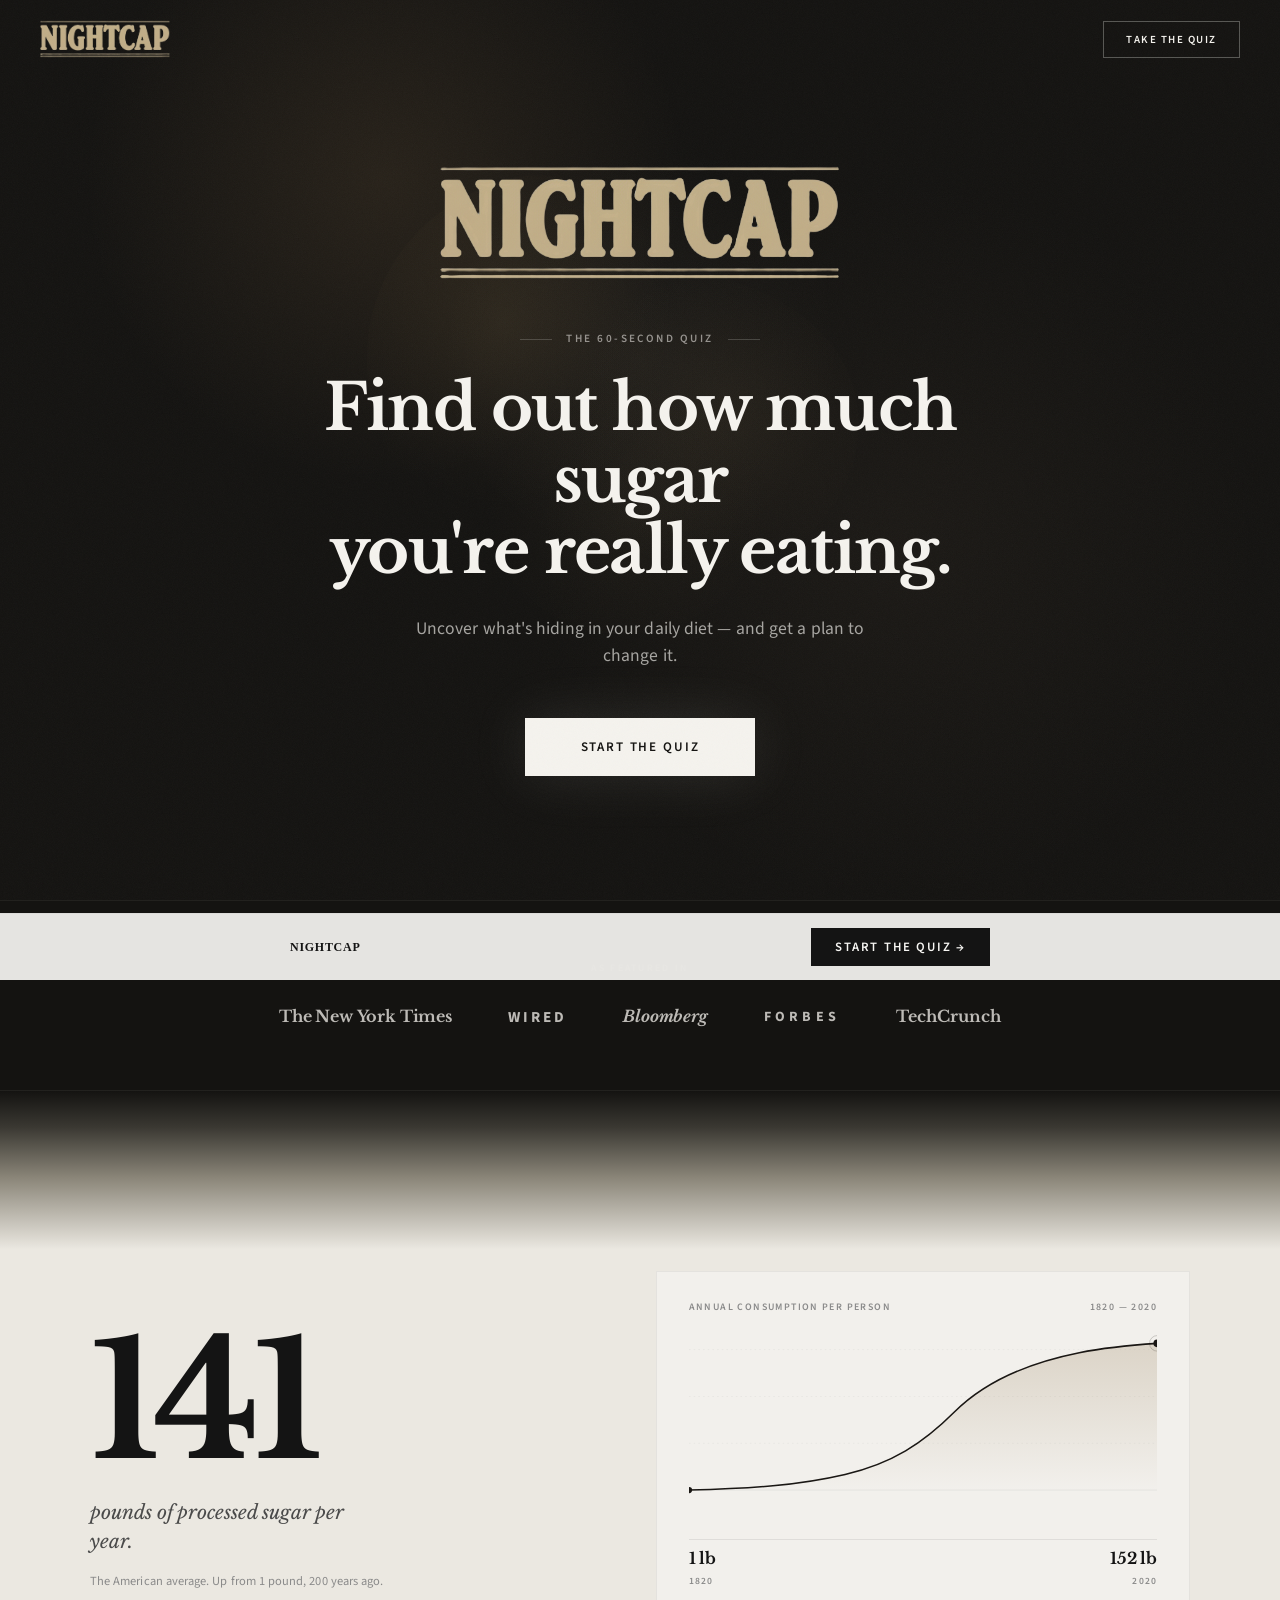
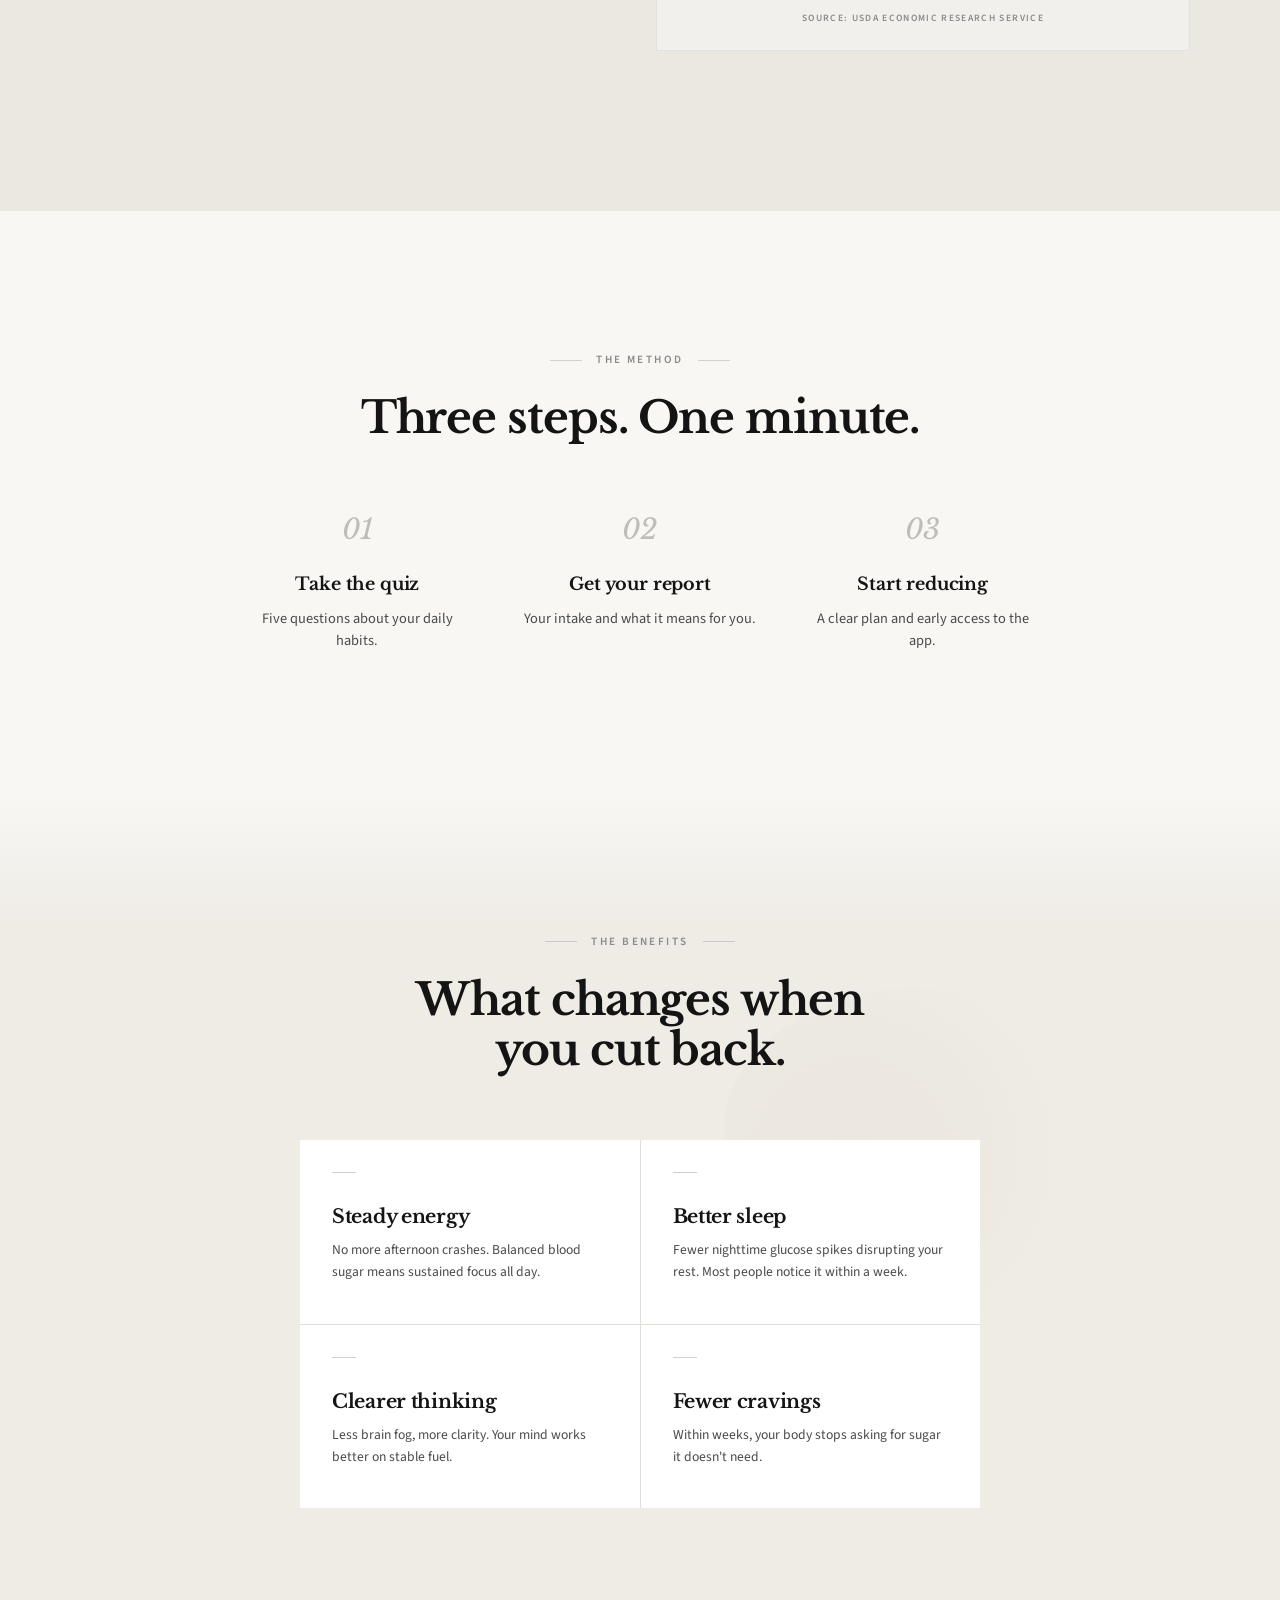
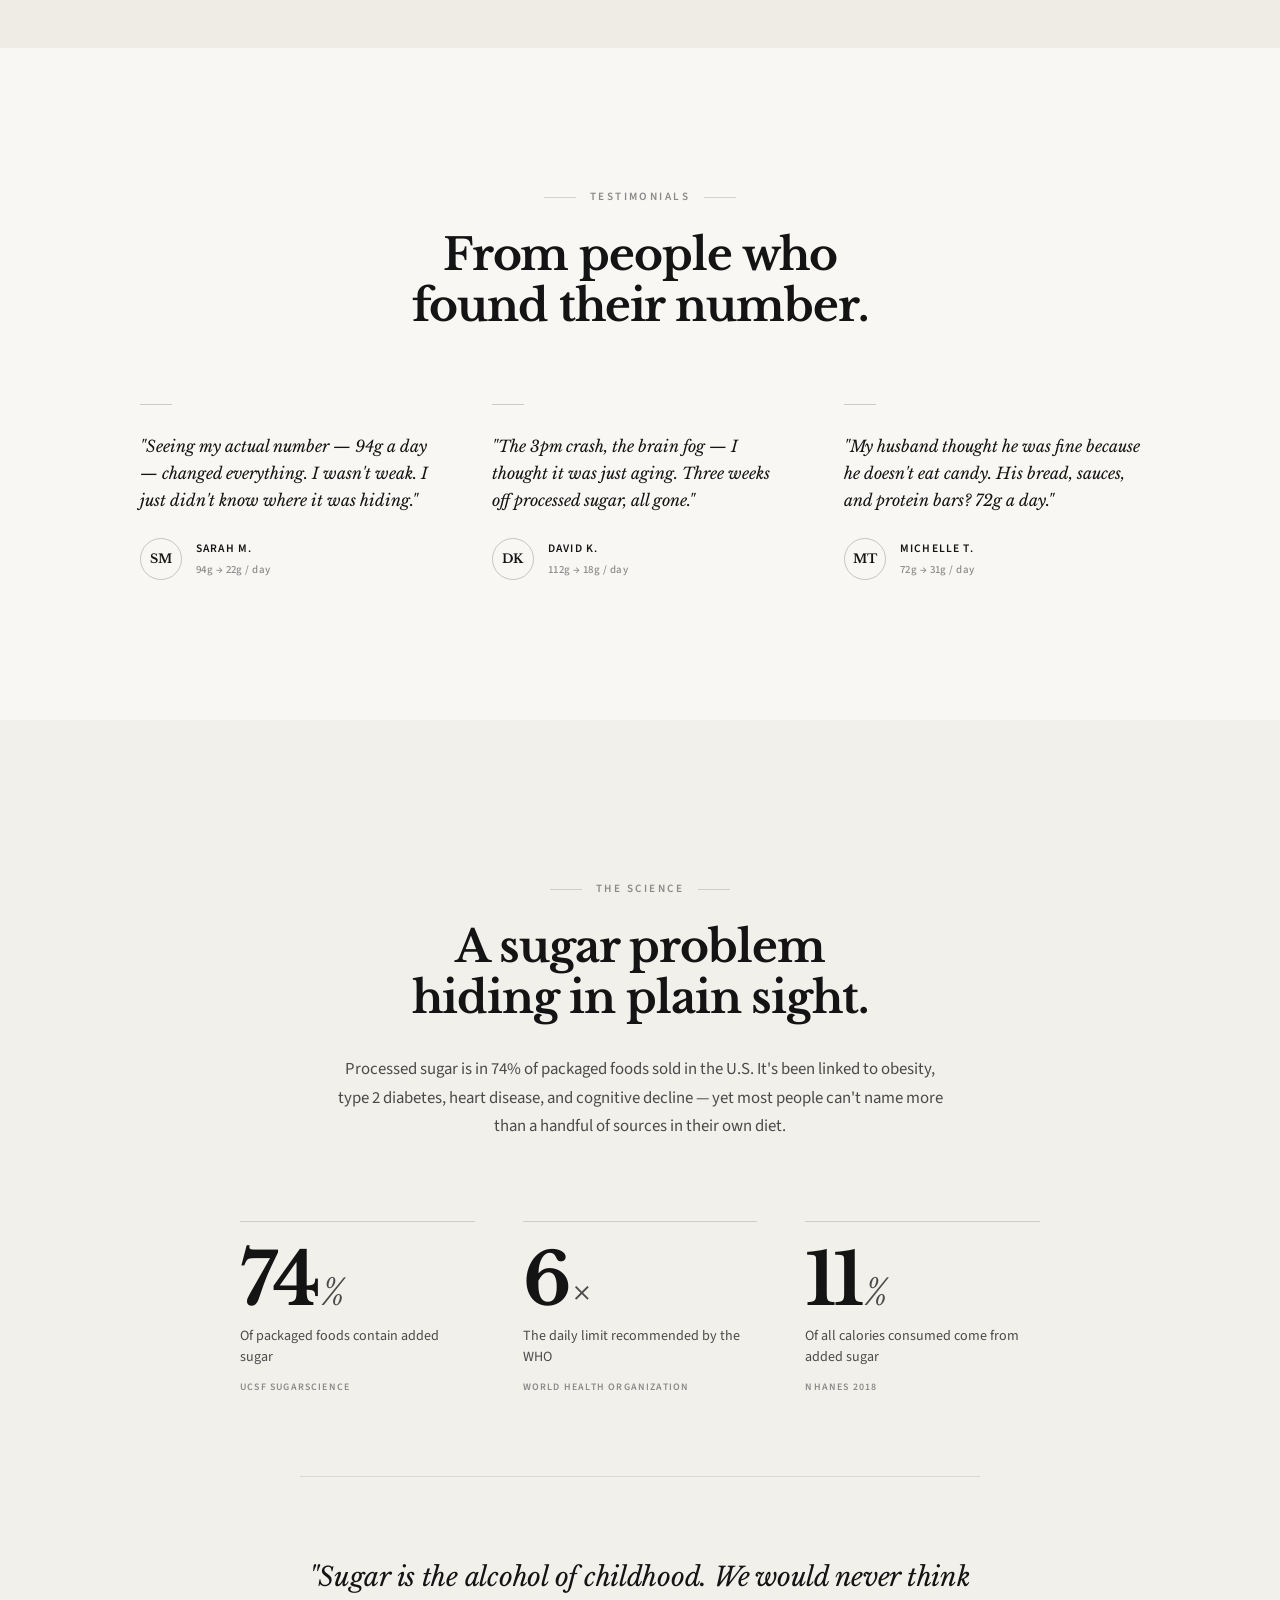
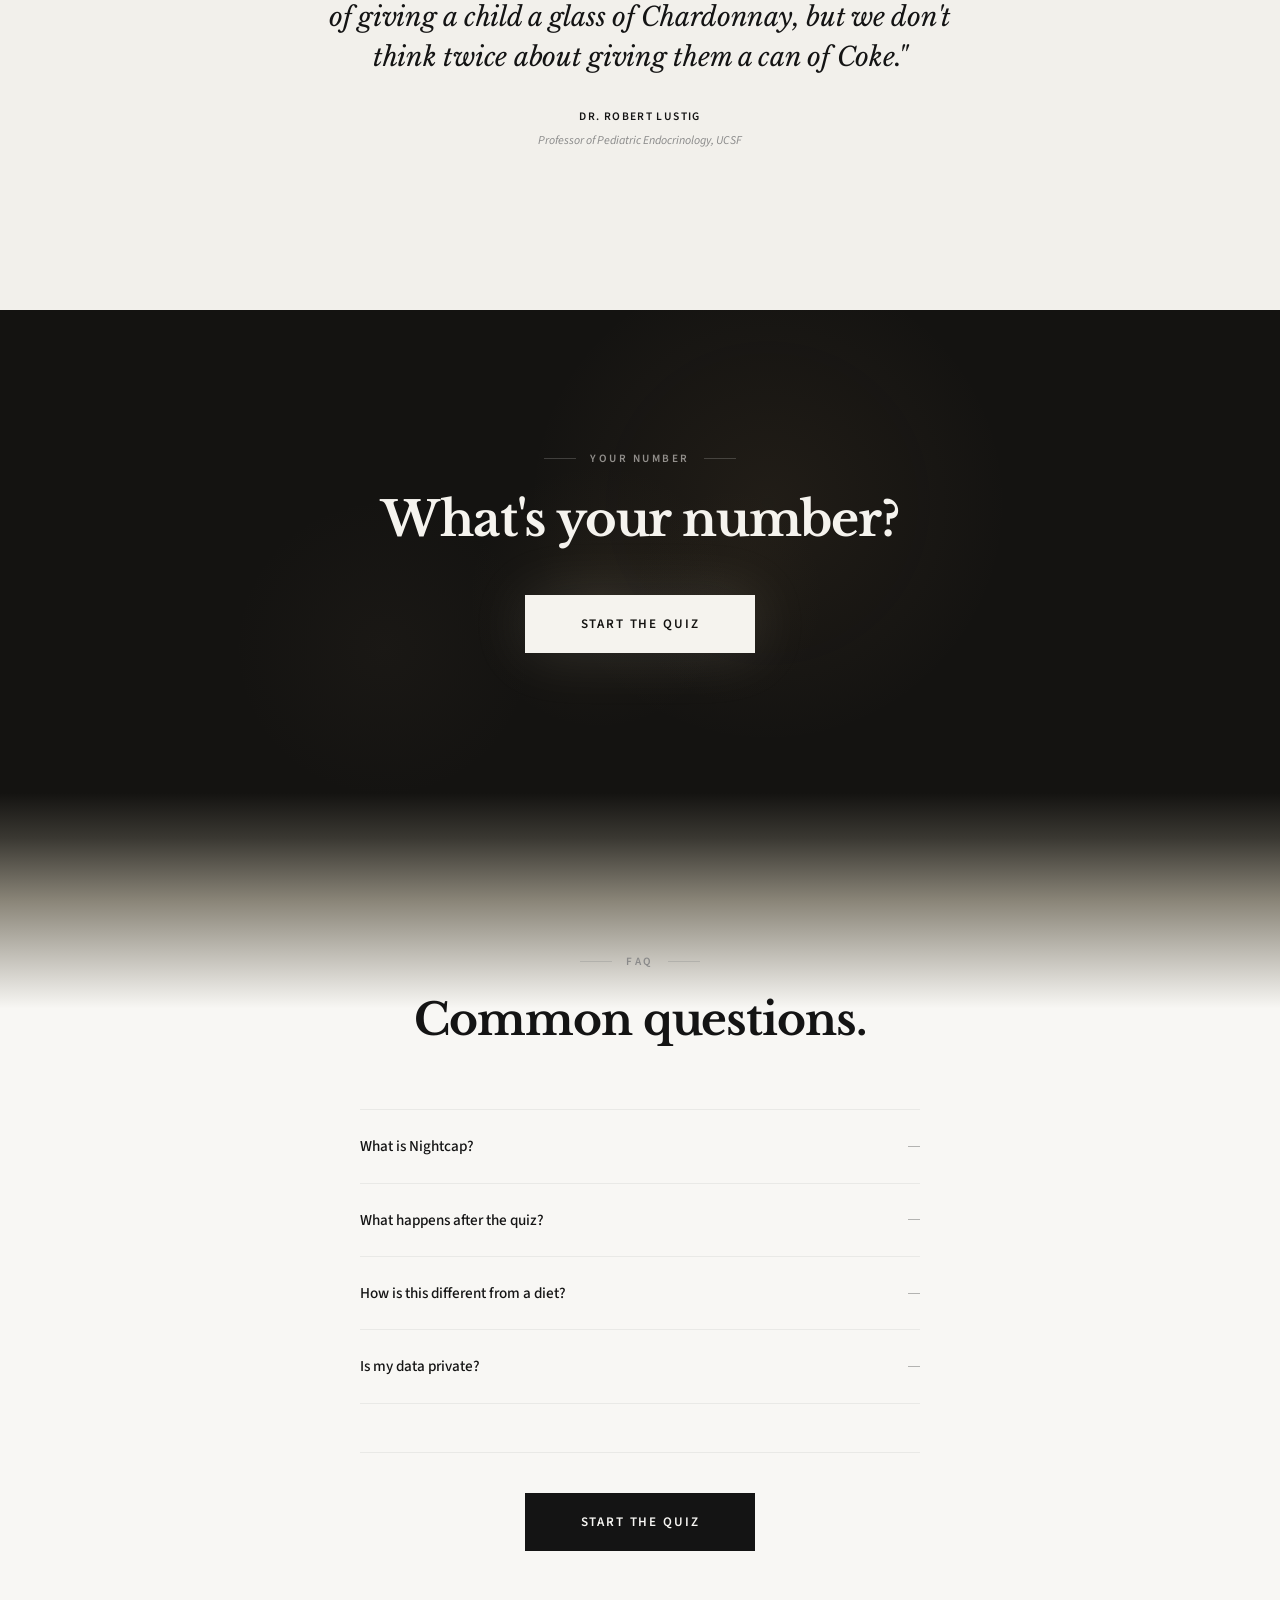
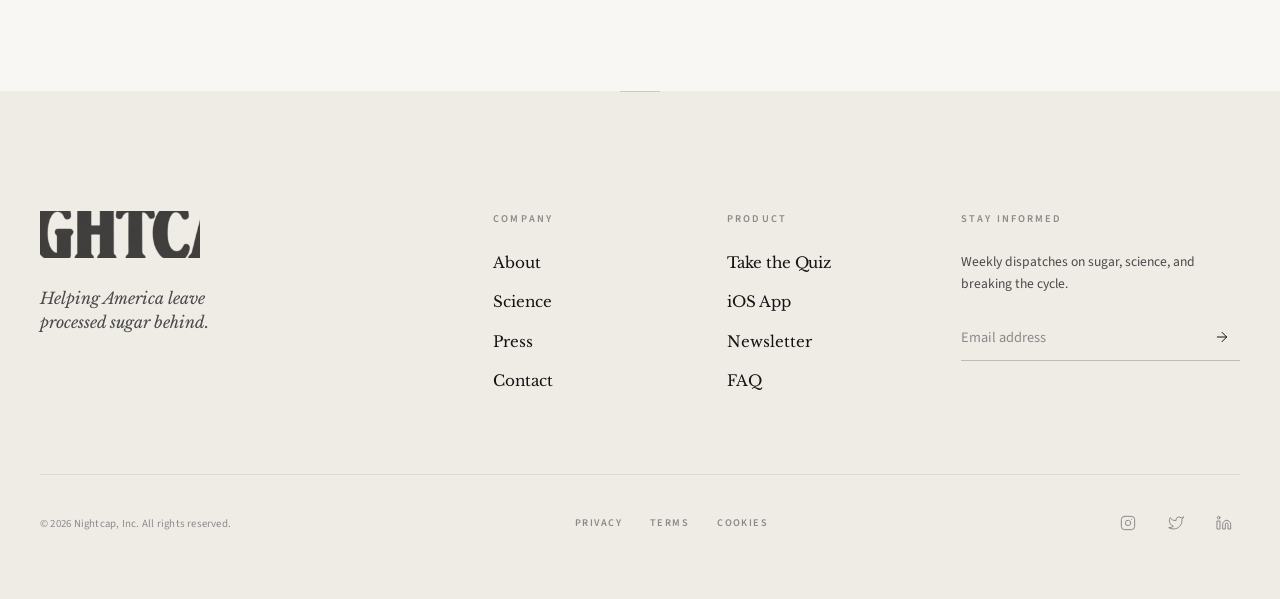
==== commit dc7ac234: "Footer overhaul, press strip, science polish Footer: transformed from a centered single-column layou" ====
--- a/public/index.html
+++ b/public/index.html
@@ -202,6 +202,69 @@
   }
 }
 
+/* ---------- Press Strip ---------- */
+.nc-press {
+  padding: 60px 40px;
+  background: #141311;
+  border-top: 1px solid rgba(245, 243, 238, 0.06);
+  border-bottom: 1px solid rgba(245, 243, 238, 0.06);
+}
+
+.nc-press__inner {
+  max-width: 1200px;
+  margin: 0 auto;
+  display: flex;
+  flex-direction: column;
+  align-items: center;
+  gap: 28px;
+}
+
+.nc-press__label {
+  font-family: var(--nc-font);
+  font-size: 0.6rem;
+  font-weight: 600;
+  letter-spacing: 0.24em;
+  text-transform: uppercase;
+  color: rgba(245, 243, 238, 0.4);
+  margin: 0;
+}
+
+.nc-press__list {
+  list-style: none;
+  padding: 0;
+  margin: 0;
+  display: flex;
+  align-items: center;
+  justify-content: center;
+  flex-wrap: wrap;
+  gap: 48px 56px;
+}
+
+.nc-press__item {
+  color: rgba(245, 243, 238, 0.75);
+  white-space: nowrap;
+  transition: color var(--nc-transition);
+  cursor: default;
+}
+
+.nc-press__item:hover {
+  color: #F5F3EE;
+}
+
+@media (max-width: 768px) {
+  .nc-press {
+    padding: 48px 24px;
+  }
+
+  .nc-press__list {
+    gap: 28px 40px;
+  }
+
+  .nc-press__item {
+    font-size: 0.85rem !important;
+  }
+}
+
 /* ---------- Editorial Eyebrow Label ---------- */
 .nc-eyebrow {
   font-family: var(--nc-font);
@@ -981,9 +1044,10 @@
 
 /* ---------- Footer ---------- */
 .nc-footer {
-  padding: 100px 40px 80px;
+  padding: 120px 40px 60px;
+  padding-bottom: max(60px, env(safe-area-inset-bottom, 0px));
   border-top: none;
-  text-align: center;
+  text-align: left;
   background: #EFECE6;
   position: relative;
 }
@@ -1000,54 +1064,219 @@
 }
 
 .nc-footer__container {
-  max-width: 520px;
+  max-width: 1200px;
   margin: 0 auto;
 }
 
-.nc-footer .nc-logo {
-  margin-bottom: 1.75rem;
+.nc-footer__top {
+  display: grid;
+  grid-template-columns: 1fr 2fr;
+  gap: 80px;
+  padding-bottom: 80px;
+  border-bottom: 1px solid rgba(0, 0, 0, 0.08);
+}
+
+.nc-footer__brand {
+  display: flex;
+  flex-direction: column;
+  align-items: flex-start;
+}
+
+.nc-footer__logo-img {
+  display: block;
+  width: 160px;
+  aspect-ratio: 645 / 190;
+  margin: 0 0 1.75rem;
+  background-image: url('images/black-logo.png');
+  background-size: 317.5% auto;
+  background-position: center center;
+  background-repeat: no-repeat;
+  opacity: 0.85;
 }
 
 .nc-footer__tagline {
   font-family: var(--nc-font-display);
-  font-size: 0.85rem;
+  font-size: 1rem;
   font-weight: 400;
   font-style: italic;
   color: var(--nc-text-muted);
-  margin-bottom: 2.5rem;
-}
-
-.nc-footer__links {
-  display: flex;
+  line-height: 1.5;
+  margin: 0;
+  max-width: 260px;
+}
+
+.nc-footer__cols {
+  display: grid;
+  grid-template-columns: 1fr 1fr 1.5fr;
+  gap: 48px;
+}
+
+.nc-footer__col-title {
+  font-family: var(--nc-font);
+  font-size: 0.65rem;
+  font-weight: 600;
+  letter-spacing: 0.2em;
+  text-transform: uppercase;
+  color: var(--nc-text-dim);
+  margin: 0 0 1.5rem;
+}
+
+.nc-footer__list {
+  list-style: none;
+  padding: 0;
+  margin: 0;
+  display: flex;
+  flex-direction: column;
+  gap: 0.85rem;
+}
+
+.nc-footer__list a {
+  font-family: var(--nc-font-display);
+  font-size: 0.95rem;
+  font-weight: 400;
+  color: var(--nc-text);
+  text-decoration: none;
+  transition: color var(--nc-transition);
+  letter-spacing: -0.005em;
+}
+
+.nc-footer__list a:hover {
+  color: var(--nc-text-dim);
+}
+
+.nc-footer__col-desc {
+  font-size: 0.85rem;
+  font-weight: 400;
+  color: var(--nc-text-muted);
+  line-height: 1.6;
+  margin: 0 0 1.25rem;
+  max-width: 280px;
+}
+
+.nc-footer__newsletter {
+  display: flex;
+  align-items: center;
+  border-bottom: 1px solid rgba(0, 0, 0, 0.2);
+  max-width: 320px;
+}
+
+.nc-footer__email {
+  flex: 1;
+  padding: 12px 0;
+  background: transparent;
+  border: none;
+  outline: none;
+  font-family: var(--nc-font);
+  font-size: 0.9rem;
+  color: var(--nc-text);
+}
+
+.nc-footer__email::placeholder {
+  color: var(--nc-text-dim);
+}
+
+.nc-footer__subscribe {
+  display: flex;
+  align-items: center;
   justify-content: center;
+  width: 36px;
+  height: 36px;
+  background: transparent;
+  border: none;
+  color: var(--nc-text);
+  cursor: pointer;
+  transition: color var(--nc-transition), transform var(--nc-transition);
+}
+
+.nc-footer__subscribe:hover {
+  transform: translateX(2px);
+}
+
+.nc-footer__bottom {
+  display: flex;
+  align-items: center;
+  justify-content: space-between;
   gap: 32px;
-  margin-bottom: 2rem;
-}
-
-.nc-footer__links a {
-  font-size: 0.68rem;
-  font-weight: 600;
-  color: var(--nc-text-dim);
-  text-decoration: none;
-  letter-spacing: 0.12em;
-  text-transform: uppercase;
-  transition: color var(--nc-transition);
-}
-
-.nc-footer__links a:hover {
-  color: var(--nc-text);
-}
-
-.nc-footer__links a:focus-visible {
-  outline: 2px solid var(--nc-primary-light);
-  outline-offset: 2px;
+  padding-top: 32px;
+  flex-wrap: wrap;
 }
 
 .nc-footer__legal {
   font-size: 0.68rem;
   font-weight: 400;
   color: var(--nc-text-dim);
-  margin-top: 2rem;
+  margin: 0;
+  letter-spacing: 0.02em;
+}
+
+.nc-footer__bottom-links {
+  display: flex;
+  gap: 28px;
+}
+
+.nc-footer__bottom-links a {
+  font-size: 0.64rem;
+  font-weight: 600;
+  color: var(--nc-text-dim);
+  text-decoration: none;
+  letter-spacing: 0.14em;
+  text-transform: uppercase;
+  transition: color var(--nc-transition);
+}
+
+.nc-footer__bottom-links a:hover {
+  color: var(--nc-text);
+}
+
+.nc-footer__social {
+  display: flex;
+  gap: 16px;
+}
+
+.nc-footer__social a {
+  display: flex;
+  align-items: center;
+  justify-content: center;
+  width: 32px;
+  height: 32px;
+  color: var(--nc-text-dim);
+  transition: color var(--nc-transition);
+}
+
+.nc-footer__social a:hover {
+  color: var(--nc-text);
+}
+
+@media (max-width: 900px) {
+  .nc-footer__top {
+    grid-template-columns: 1fr;
+    gap: 56px;
+  }
+
+  .nc-footer__cols {
+    grid-template-columns: 1fr 1fr;
+    gap: 40px 32px;
+  }
+
+  .nc-footer__col--newsletter {
+    grid-column: 1 / -1;
+  }
+}
+
+@media (max-width: 480px) {
+  .nc-footer {
+    padding: 80px 24px 40px;
+  }
+
+  .nc-footer__top {
+    padding-bottom: 56px;
+  }
+
+  .nc-footer__bottom {
+    flex-direction: column;
+    align-items: flex-start;
+    gap: 20px;
+  }
 }
 
 /* ---------- Scroll Reveal ---------- */
@@ -1255,17 +1484,22 @@
 
 .nc-science__stat-num {
   font-family: var(--nc-font-display);
-  font-size: clamp(3rem, 6vw, 4rem);
+  font-size: clamp(3.25rem, 6.5vw, 4.5rem);
   font-weight: 700;
   letter-spacing: -0.04em;
-  line-height: 1;
+  line-height: 0.95;
   color: var(--nc-text);
+  font-variant-numeric: tabular-nums;
+  display: flex;
+  align-items: baseline;
 }
 
 .nc-science__stat-unit {
-  font-size: 0.55em;
-  font-weight: 700;
-  margin-left: 0.05em;
+  font-family: var(--nc-font-display);
+  font-size: 0.5em;
+  font-weight: 400;
+  font-style: italic;
+  margin-left: 0.08em;
   color: var(--nc-text-muted);
 }
 
@@ -2166,11 +2400,6 @@
   }
 
   /* Footer */
-  .nc-footer {
-    padding: 60px 20px 40px;
-    padding-bottom: max(40px, env(safe-area-inset-bottom, 0px));
-  }
-
   /* Sticky CTA — safe area */
   .nc-sticky-cta {
     padding-bottom: env(safe-area-inset-bottom, 0px);
@@ -2566,6 +2795,20 @@
         Start the Quiz
       </button>
 
+    </div>
+  </section>
+
+  <!-- ===== PRESS STRIP ===== -->
+  <section class="nc-press" aria-label="Featured in">
+    <div class="nc-press__inner">
+      <p class="nc-press__label">As featured in</p>
+      <ul class="nc-press__list">
+        <li class="nc-press__item" style="font-family: 'Libre Baskerville', Georgia, serif; font-weight: 700; font-size: 1rem; letter-spacing: -0.01em;">The&nbsp;New&nbsp;York&nbsp;Times</li>
+        <li class="nc-press__item" style="font-family: 'Source Sans 3', sans-serif; font-weight: 700; font-size: 0.95rem; letter-spacing: 0.2em; text-transform: uppercase;">WIRED</li>
+        <li class="nc-press__item" style="font-family: 'Libre Baskerville', Georgia, serif; font-weight: 700; font-style: italic; font-size: 1rem; letter-spacing: -0.01em;">Bloomberg</li>
+        <li class="nc-press__item" style="font-family: 'Source Sans 3', sans-serif; font-weight: 700; font-size: 0.88rem; letter-spacing: 0.3em; text-transform: uppercase;">FORBES</li>
+        <li class="nc-press__item" style="font-family: 'Libre Baskerville', Georgia, serif; font-weight: 700; font-size: 1rem;">TechCrunch</li>
+      </ul>
     </div>
   </section>
 
@@ -3150,14 +3393,63 @@
   <!-- ===== FOOTER ===== -->
   <footer class="nc-footer">
     <div class="nc-footer__container">
-      <div class="nc-footer__logo-img" role="img" aria-label="Nightcap"></div>
-      <p class="nc-footer__tagline">Helping America leave processed sugar behind.</p>
-      <div class="nc-footer__links">
-        <a href="#">Privacy</a>
-        <a href="#">Terms</a>
-        <a href="#">Contact</a>
+      <div class="nc-footer__top">
+        <div class="nc-footer__brand">
+          <div class="nc-footer__logo-img" role="img" aria-label="Nightcap"></div>
+          <p class="nc-footer__tagline">Helping America leave<br>processed sugar behind.</p>
+        </div>
+
+        <div class="nc-footer__cols">
+          <div class="nc-footer__col">
+            <p class="nc-footer__col-title">Company</p>
+            <ul class="nc-footer__list">
+              <li><a href="#">About</a></li>
+              <li><a href="#">Science</a></li>
+              <li><a href="#">Press</a></li>
+              <li><a href="#">Contact</a></li>
+            </ul>
+          </div>
+          <div class="nc-footer__col">
+            <p class="nc-footer__col-title">Product</p>
+            <ul class="nc-footer__list">
+              <li><a href="#sugar-quiz">Take the Quiz</a></li>
+              <li><a href="#">iOS App</a></li>
+              <li><a href="#">Newsletter</a></li>
+              <li><a href="#faq">FAQ</a></li>
+            </ul>
+          </div>
+          <div class="nc-footer__col nc-footer__col--newsletter">
+            <p class="nc-footer__col-title">Stay informed</p>
+            <p class="nc-footer__col-desc">Weekly dispatches on sugar, science, and breaking the cycle.</p>
+            <form class="nc-footer__newsletter" onsubmit="event.preventDefault();">
+              <input type="email" placeholder="Email address" class="nc-footer__email" aria-label="Email for newsletter">
+              <button type="submit" class="nc-footer__subscribe" aria-label="Subscribe">
+                <svg width="16" height="16" viewBox="0 0 24 24" fill="none" stroke="currentColor" stroke-width="1.5" stroke-linecap="round" stroke-linejoin="round"><line x1="5" y1="12" x2="19" y2="12"/><polyline points="12 5 19 12 12 19"/></svg>
+              </button>
+            </form>
+          </div>
+        </div>
       </div>
-      <p class="nc-footer__legal">&copy; 2026 Nightcap</p>
+
+      <div class="nc-footer__bottom">
+        <p class="nc-footer__legal">&copy; 2026 Nightcap, Inc. All rights reserved.</p>
+        <div class="nc-footer__bottom-links">
+          <a href="#">Privacy</a>
+          <a href="#">Terms</a>
+          <a href="#">Cookies</a>
+        </div>
+        <div class="nc-footer__social">
+          <a href="#" aria-label="Instagram">
+            <svg width="16" height="16" viewBox="0 0 24 24" fill="none" stroke="currentColor" stroke-width="1.5" stroke-linecap="round" stroke-linejoin="round"><rect x="2" y="2" width="20" height="20" rx="5" ry="5"/><path d="M16 11.37A4 4 0 1 1 12.63 8 4 4 0 0 1 16 11.37z"/><line x1="17.5" y1="6.5" x2="17.51" y2="6.5"/></svg>
+          </a>
+          <a href="#" aria-label="Twitter">
+            <svg width="16" height="16" viewBox="0 0 24 24" fill="none" stroke="currentColor" stroke-width="1.5" stroke-linecap="round" stroke-linejoin="round"><path d="M23 3a10.9 10.9 0 0 1-3.14 1.53 4.48 4.48 0 0 0-7.86 3v1A10.66 10.66 0 0 1 3 4s-4 9 5 13a11.64 11.64 0 0 1-7 2c9 5 20 0 20-11.5a4.5 4.5 0 0 0-.08-.83A7.72 7.72 0 0 0 23 3z"/></svg>
+          </a>
+          <a href="#" aria-label="LinkedIn">
+            <svg width="16" height="16" viewBox="0 0 24 24" fill="none" stroke="currentColor" stroke-width="1.5" stroke-linecap="round" stroke-linejoin="round"><path d="M16 8a6 6 0 0 1 6 6v7h-4v-7a2 2 0 0 0-2-2 2 2 0 0 0-2 2v7h-4v-7a6 6 0 0 1 6-6z"/><rect x="2" y="9" width="4" height="12"/><circle cx="4" cy="4" r="2"/></svg>
+          </a>
+        </div>
+      </div>
     </div>
   </footer>
 
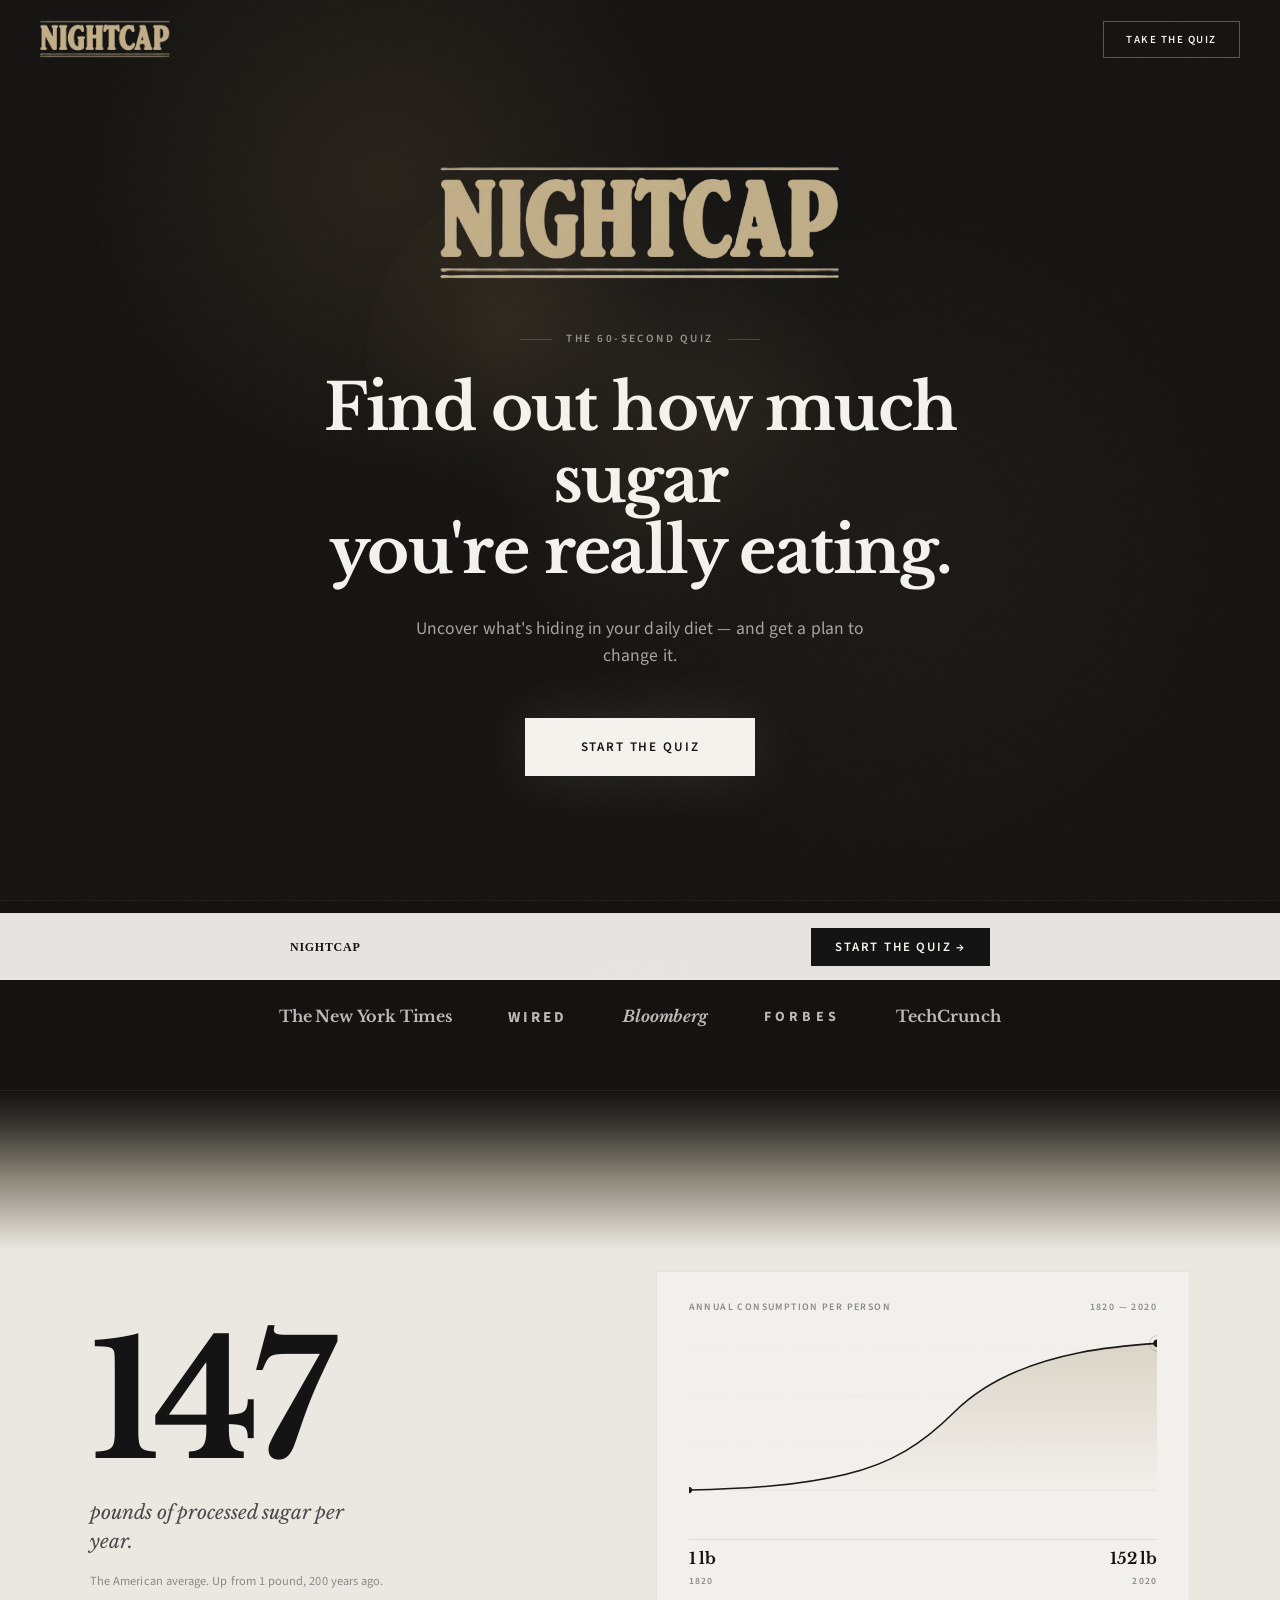
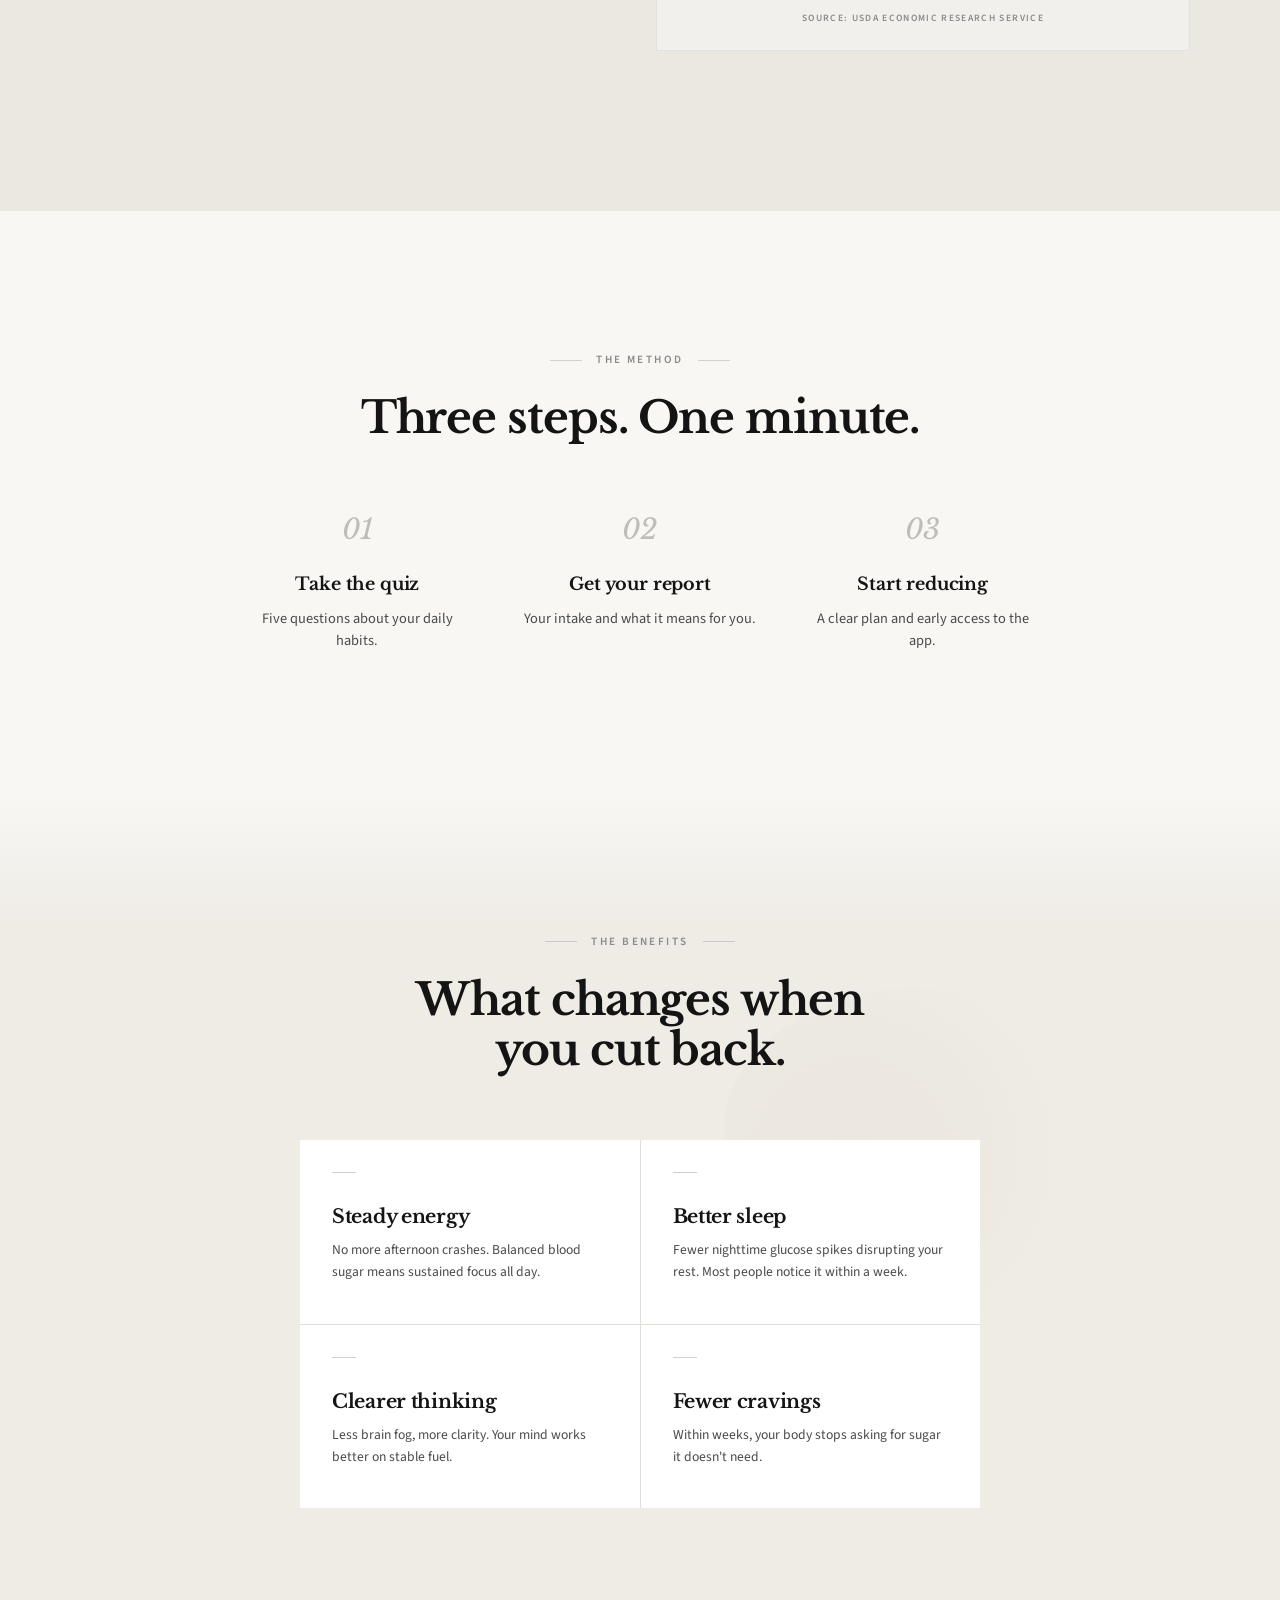
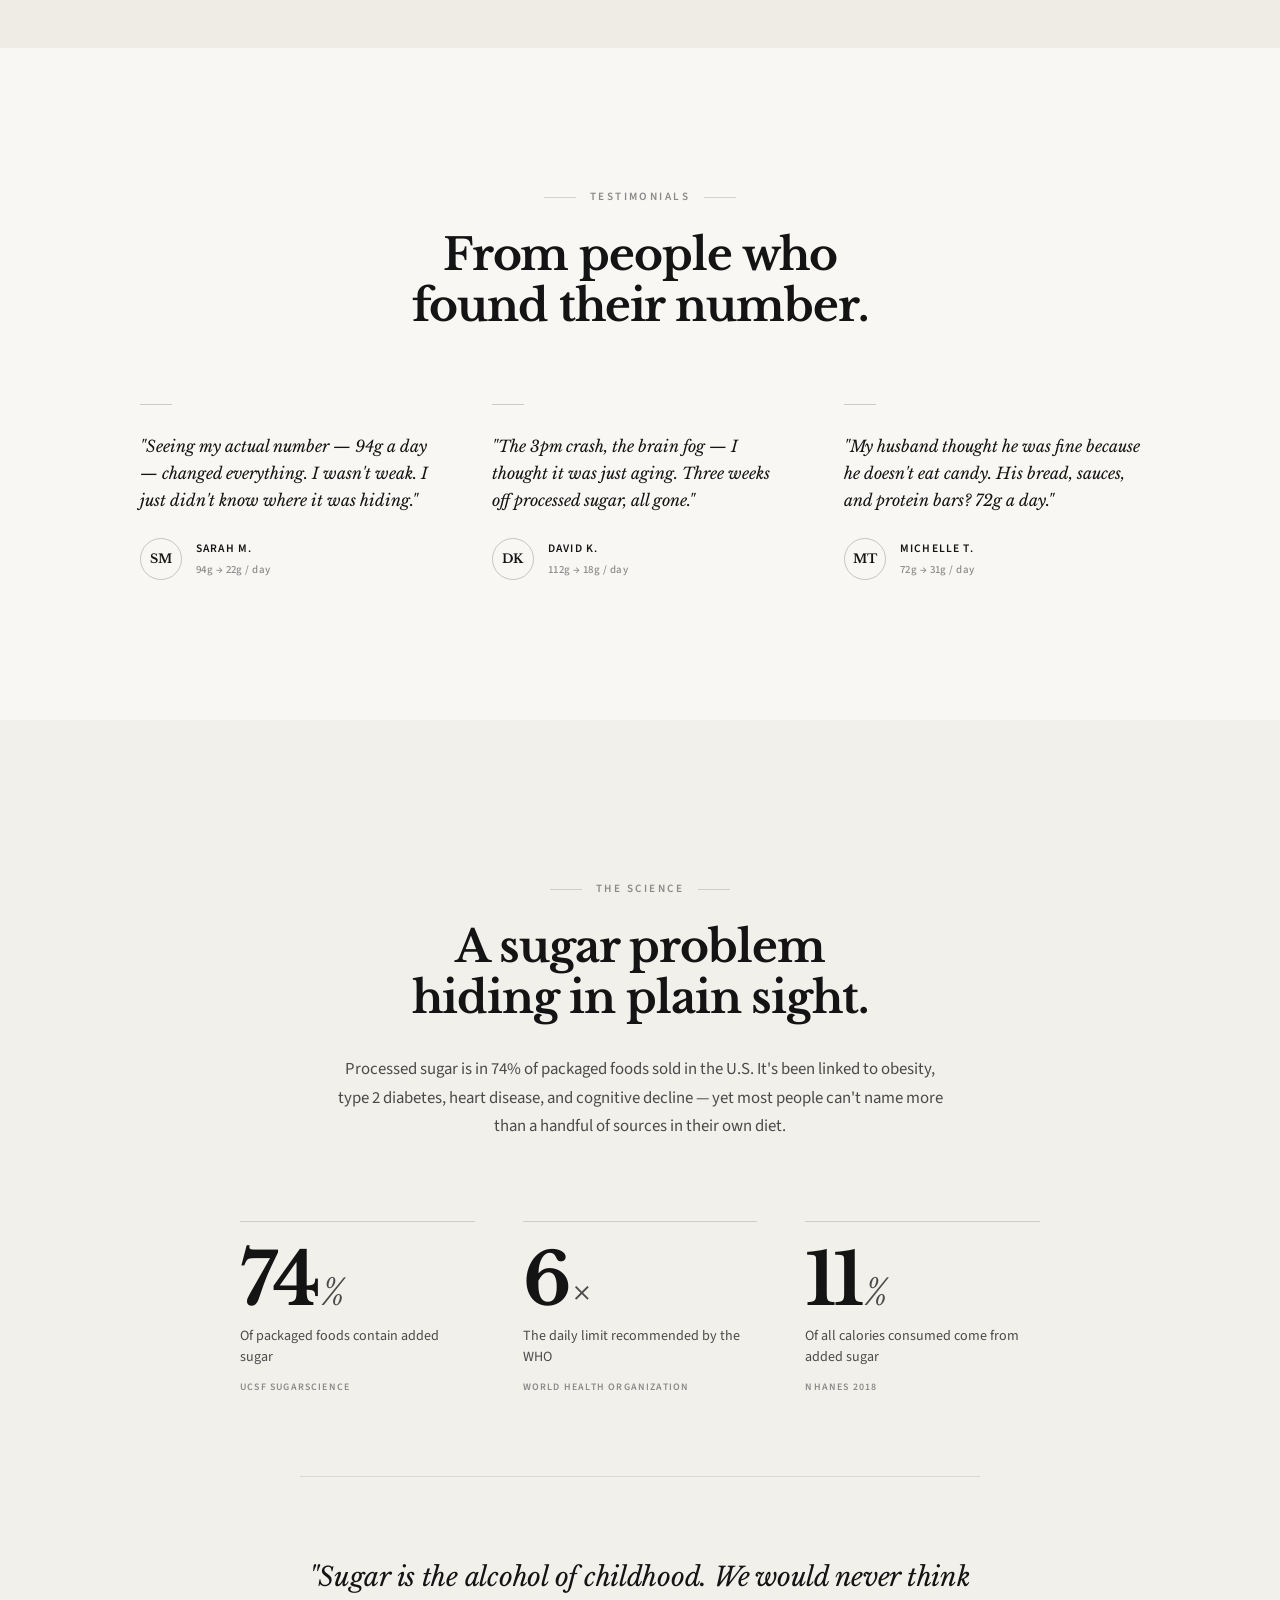
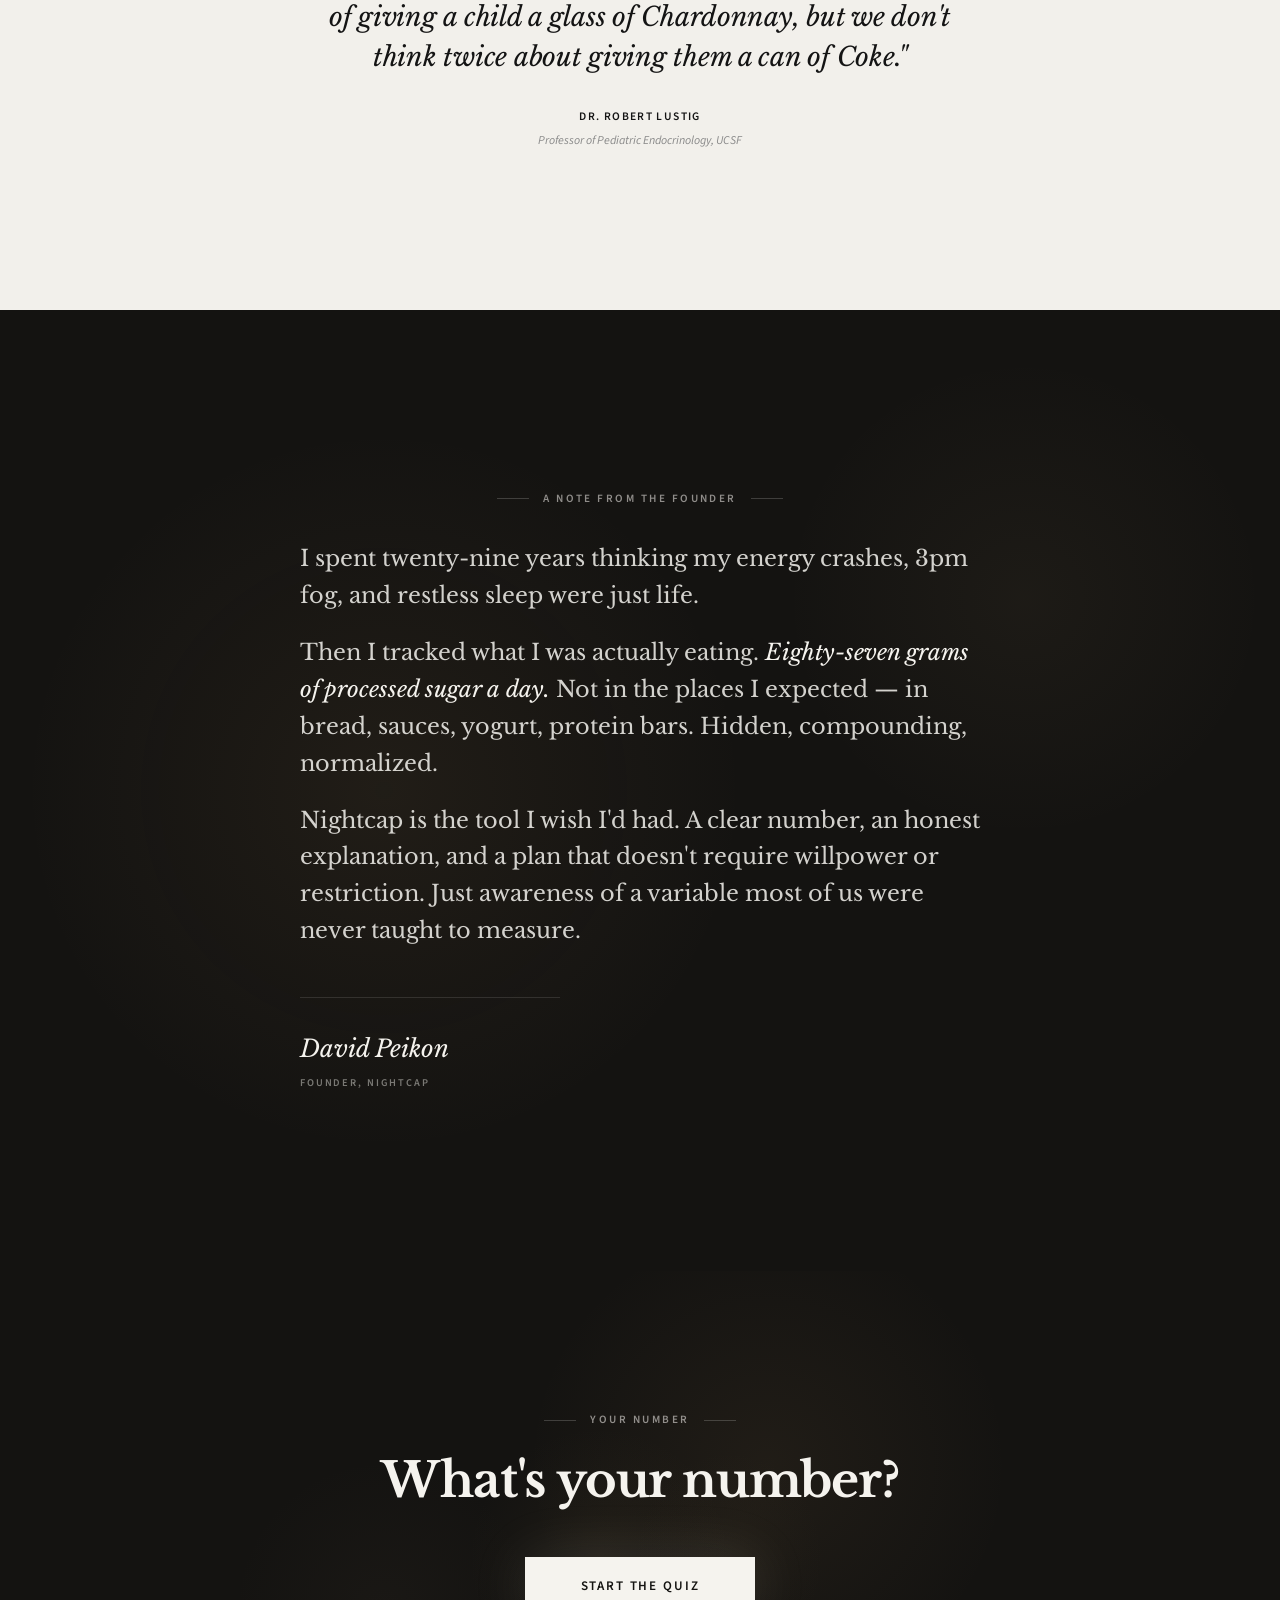
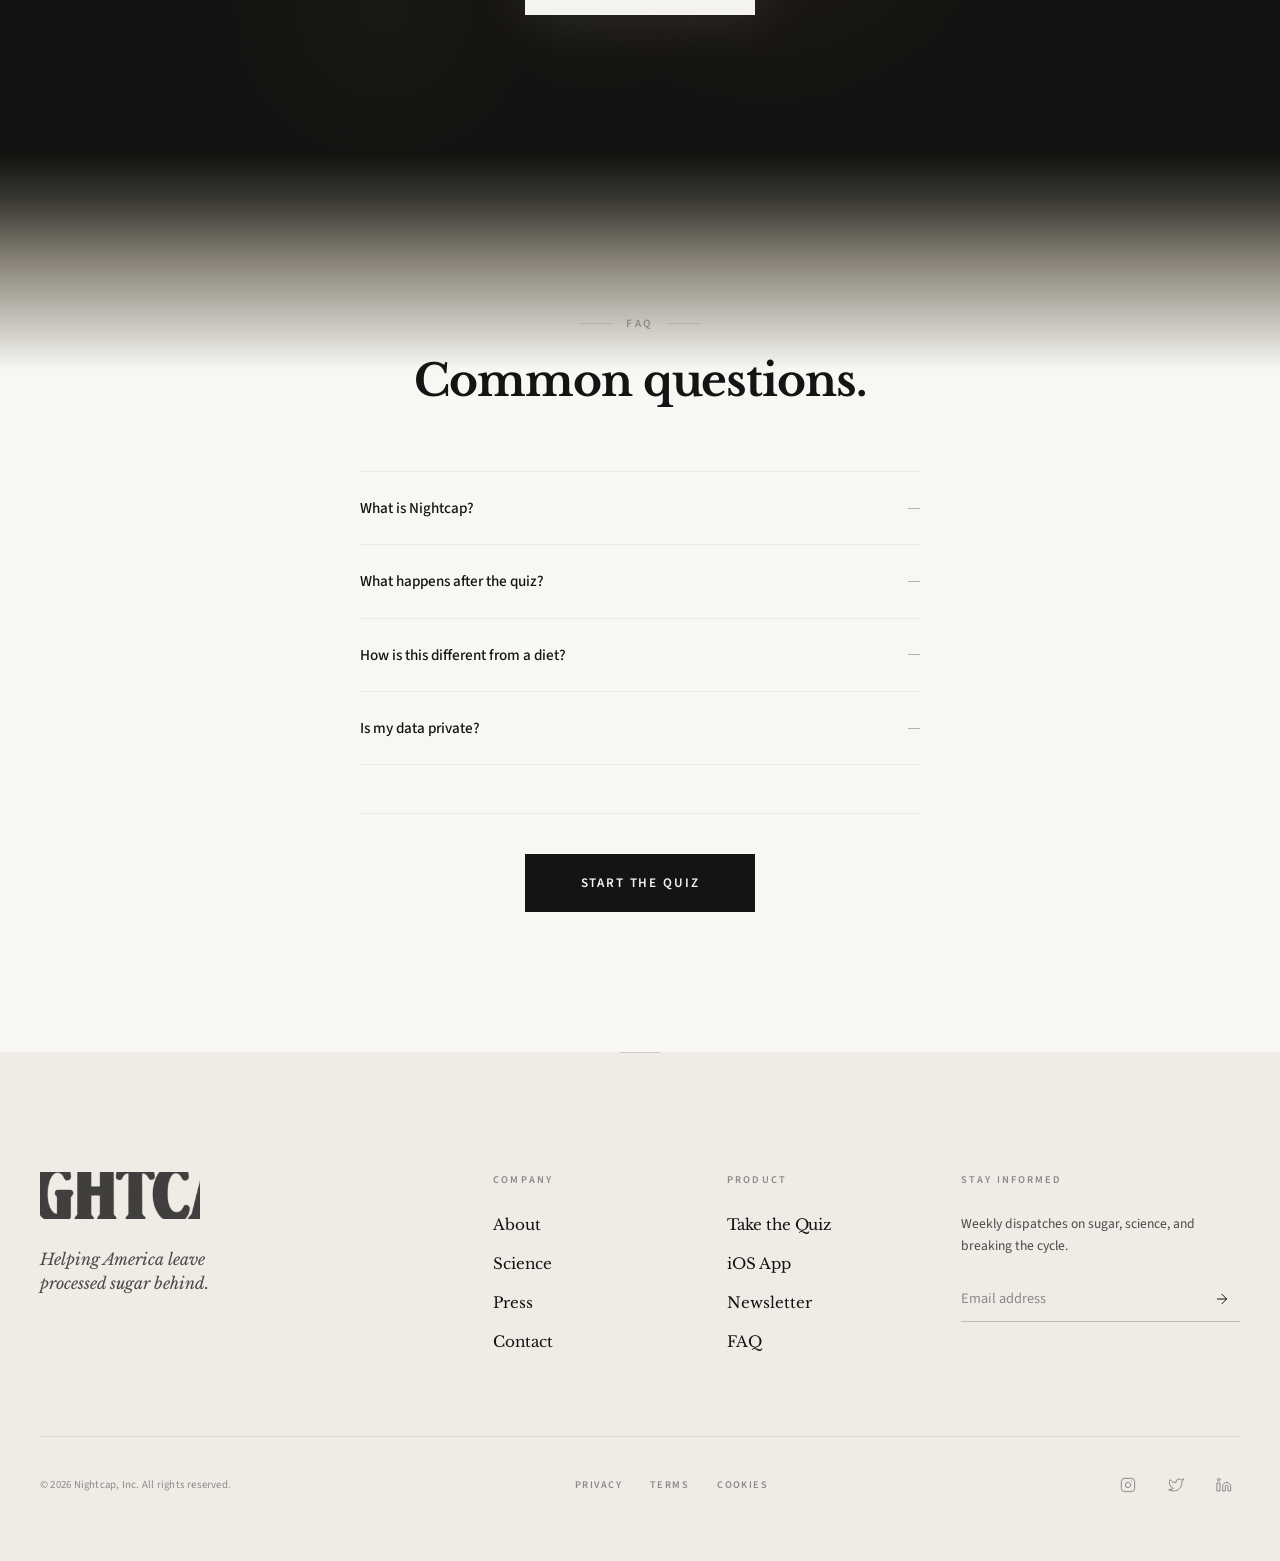
==== commit db28e495: "Founder letter section + signup form polish Founder section: new dark section positioned between Sci" ====
--- a/public/index.html
+++ b/public/index.html
@@ -734,8 +734,21 @@
   background: var(--nc-bg-card);
   border: none;
   border-radius: 0;
-  padding: 2.5rem 2rem;
-  box-shadow: var(--nc-shadow-lg);
+  padding: 3rem 2.5rem;
+  box-shadow: 0 24px 80px rgba(0, 0, 0, 0.08), 0 4px 16px rgba(0, 0, 0, 0.04);
+  position: relative;
+}
+
+.nc-signup__card::before {
+  content: '';
+  position: absolute;
+  top: 0;
+  left: 50%;
+  transform: translateX(-50%);
+  width: 32px;
+  height: 1px;
+  background: var(--nc-text);
+  opacity: 0.2;
 }
 
 .nc-signup__header {
@@ -746,9 +759,9 @@
 /* Signup teaser */
 .nc-signup__teaser {
   text-align: center;
-  margin-bottom: 2rem;
-  padding-bottom: 2rem;
-  border-bottom: 1px solid var(--nc-border);
+  margin-bottom: 2.5rem;
+  padding-bottom: 2.5rem;
+  border-bottom: 1px solid rgba(0, 0, 0, 0.08);
 }
 
 .nc-signup__teaser-label {
@@ -1588,6 +1601,111 @@
   }
 }
 
+/* ---------- Founder Note ---------- */
+.nc-founder {
+  padding: 180px 40px;
+  background: #141311;
+  position: relative;
+  overflow: hidden;
+  color: #F5F3EE;
+}
+
+.nc-founder::before {
+  content: '';
+  position: absolute;
+  inset: 0;
+  background:
+    radial-gradient(circle 600px at 30% 50%, rgba(180, 140, 90, 0.08) 0%, transparent 60%),
+    radial-gradient(circle 400px at 80% 30%, rgba(200, 170, 120, 0.05) 0%, transparent 60%);
+  pointer-events: none;
+}
+
+.nc-founder__container {
+  position: relative;
+  z-index: 1;
+  max-width: 680px;
+  margin: 0 auto;
+  text-align: center;
+}
+
+.nc-founder__body {
+  margin: 2rem 0 3rem;
+  padding: 0;
+  font-family: var(--nc-font-display);
+  font-size: clamp(1.15rem, 2.25vw, 1.4rem);
+  font-weight: 400;
+  line-height: 1.65;
+  color: rgba(245, 243, 238, 0.85);
+  text-align: left;
+}
+
+.nc-founder__body p {
+  margin: 0 0 1.25rem;
+}
+
+.nc-founder__body p:last-child {
+  margin-bottom: 0;
+}
+
+.nc-founder__body em {
+  font-style: italic;
+  color: #F5F3EE;
+}
+
+.nc-founder__sign {
+  display: flex;
+  flex-direction: column;
+  align-items: flex-start;
+  gap: 6px;
+  padding-top: 2rem;
+  border-top: 1px solid rgba(245, 243, 238, 0.12);
+  max-width: 260px;
+  margin-left: 0;
+  text-align: left;
+}
+
+.nc-founder__signature {
+  font-family: var(--nc-font-display);
+  font-size: 1.5rem;
+  font-weight: 400;
+  font-style: italic;
+  color: #F5F3EE;
+  letter-spacing: -0.005em;
+}
+
+.nc-founder__role {
+  font-family: var(--nc-font);
+  font-size: 0.65rem;
+  font-weight: 600;
+  letter-spacing: 0.18em;
+  text-transform: uppercase;
+  color: rgba(245, 243, 238, 0.45);
+}
+
+@media (max-width: 768px) {
+  .nc-founder {
+    padding: 120px 32px;
+  }
+
+  .nc-founder__body {
+    font-size: 1.1rem;
+  }
+}
+
+@media (max-width: 480px) {
+  .nc-founder {
+    padding: 100px 24px;
+  }
+
+  .nc-founder__body {
+    font-size: 1.05rem;
+  }
+
+  .nc-founder__signature {
+    font-size: 1.35rem;
+  }
+}
+
 /* ---------- Mid-page CTA ---------- */
 .nc-midcta {
   padding: 140px 32px;
@@ -2462,26 +2580,34 @@
 .nc-signup__value-list {
   list-style: none;
   padding: 0;
-  margin: 1rem auto 0;
+  margin: 1.5rem 0 0;
   text-align: left;
-  display: inline-block;
+  display: block;
 }
 
 .nc-signup__value-list li {
-  font-size: 0.88rem;
-  font-weight: 500;
+  font-size: 0.92rem;
+  font-weight: 400;
   color: var(--nc-text-muted);
-  padding: 6px 0 6px 1.25rem;
+  padding: 10px 0 10px 1.75rem;
   position: relative;
+  border-bottom: 1px solid rgba(0, 0, 0, 0.06);
+  letter-spacing: -0.003em;
+}
+
+.nc-signup__value-list li:last-child {
+  border-bottom: none;
 }
 
 .nc-signup__value-list li::before {
-  content: '✓';
+  content: '';
   position: absolute;
   left: 0;
-  color: var(--nc-text);
-  font-weight: 600;
-  opacity: 0.4;
+  top: 50%;
+  width: 12px;
+  height: 1px;
+  background: var(--nc-text);
+  opacity: 0.3;
 }
 
 /* ---------- Statement (the iconic moment) ---------- */
@@ -3021,6 +3147,22 @@
           <span class="nc-science__pq-title">Professor of Pediatric Endocrinology, UCSF</span>
         </figcaption>
       </figure>
+    </div>
+  </section>
+
+  <!-- ===== FOUNDER NOTE ===== -->
+  <section class="nc-founder nc-reveal" id="founder">
+    <div class="nc-founder__container">
+      <p class="nc-eyebrow nc-eyebrow--light">A Note From the Founder</p>
+      <blockquote class="nc-founder__body">
+        <p>I spent twenty-nine years thinking my energy crashes, 3pm fog, and restless sleep were just&nbsp;life.</p>
+        <p>Then I tracked what I was actually eating. <em>Eighty-seven grams of processed sugar a&nbsp;day.</em> Not in the places I expected — in bread, sauces, yogurt, protein bars. Hidden, compounding, normalized.</p>
+        <p>Nightcap is the tool I wish I'd had. A clear number, an honest explanation, and a plan that doesn't require willpower or restriction. Just awareness of a variable most of us were never taught to measure.</p>
+      </blockquote>
+      <div class="nc-founder__sign">
+        <span class="nc-founder__signature">David Peikon</span>
+        <span class="nc-founder__role">Founder, Nightcap</span>
+      </div>
     </div>
   </section>
 
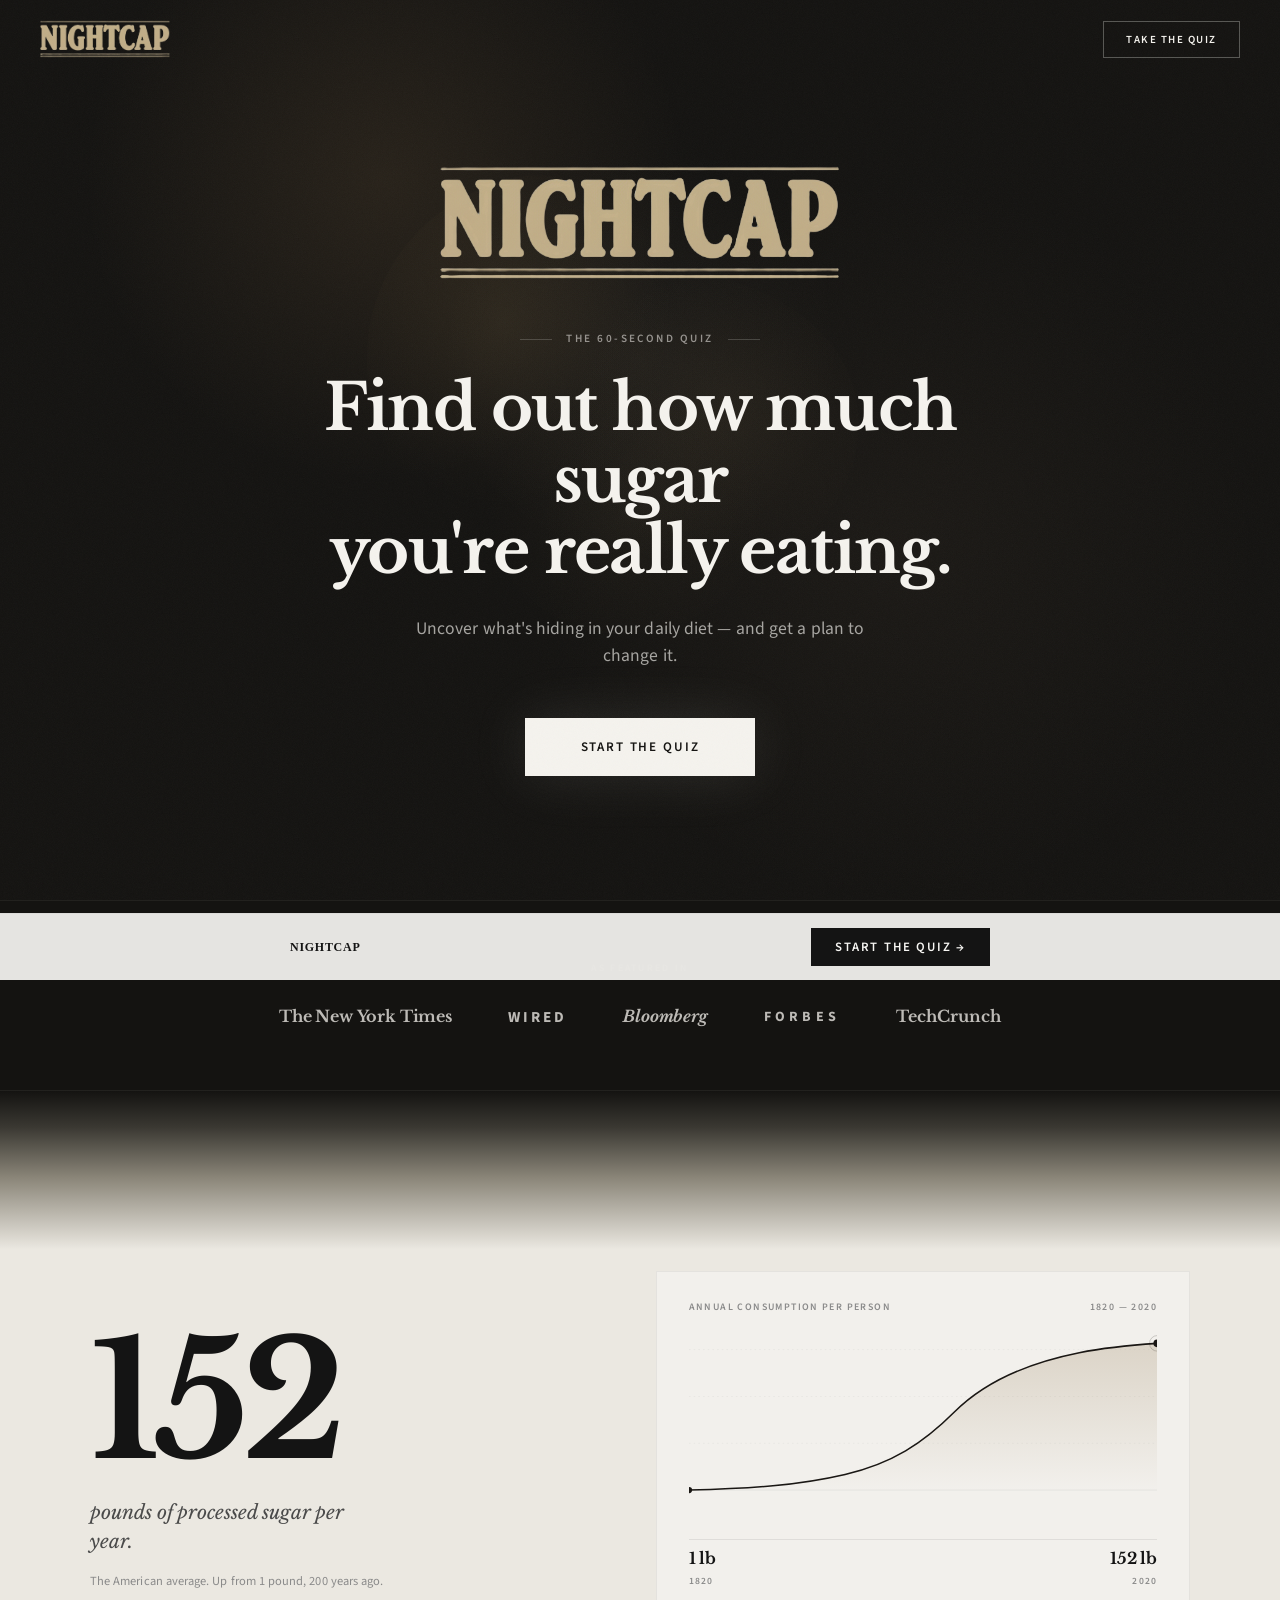
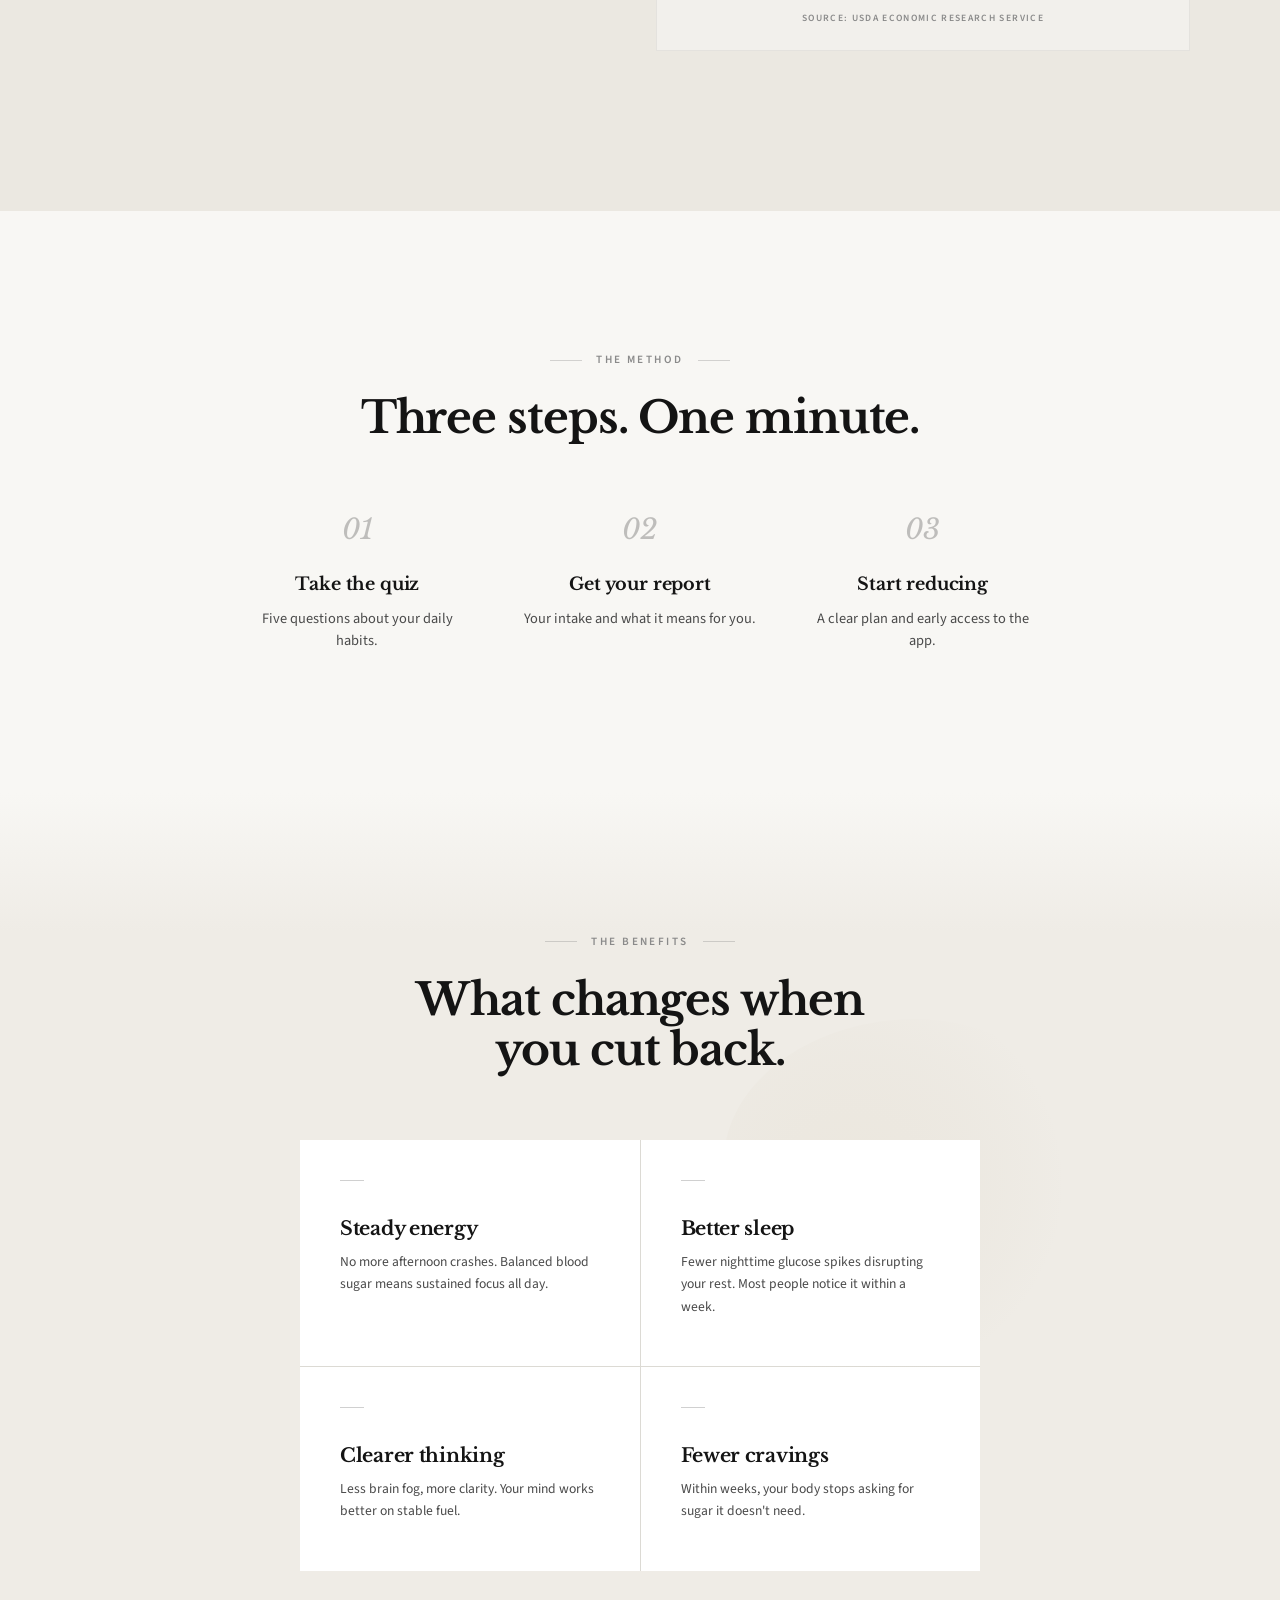
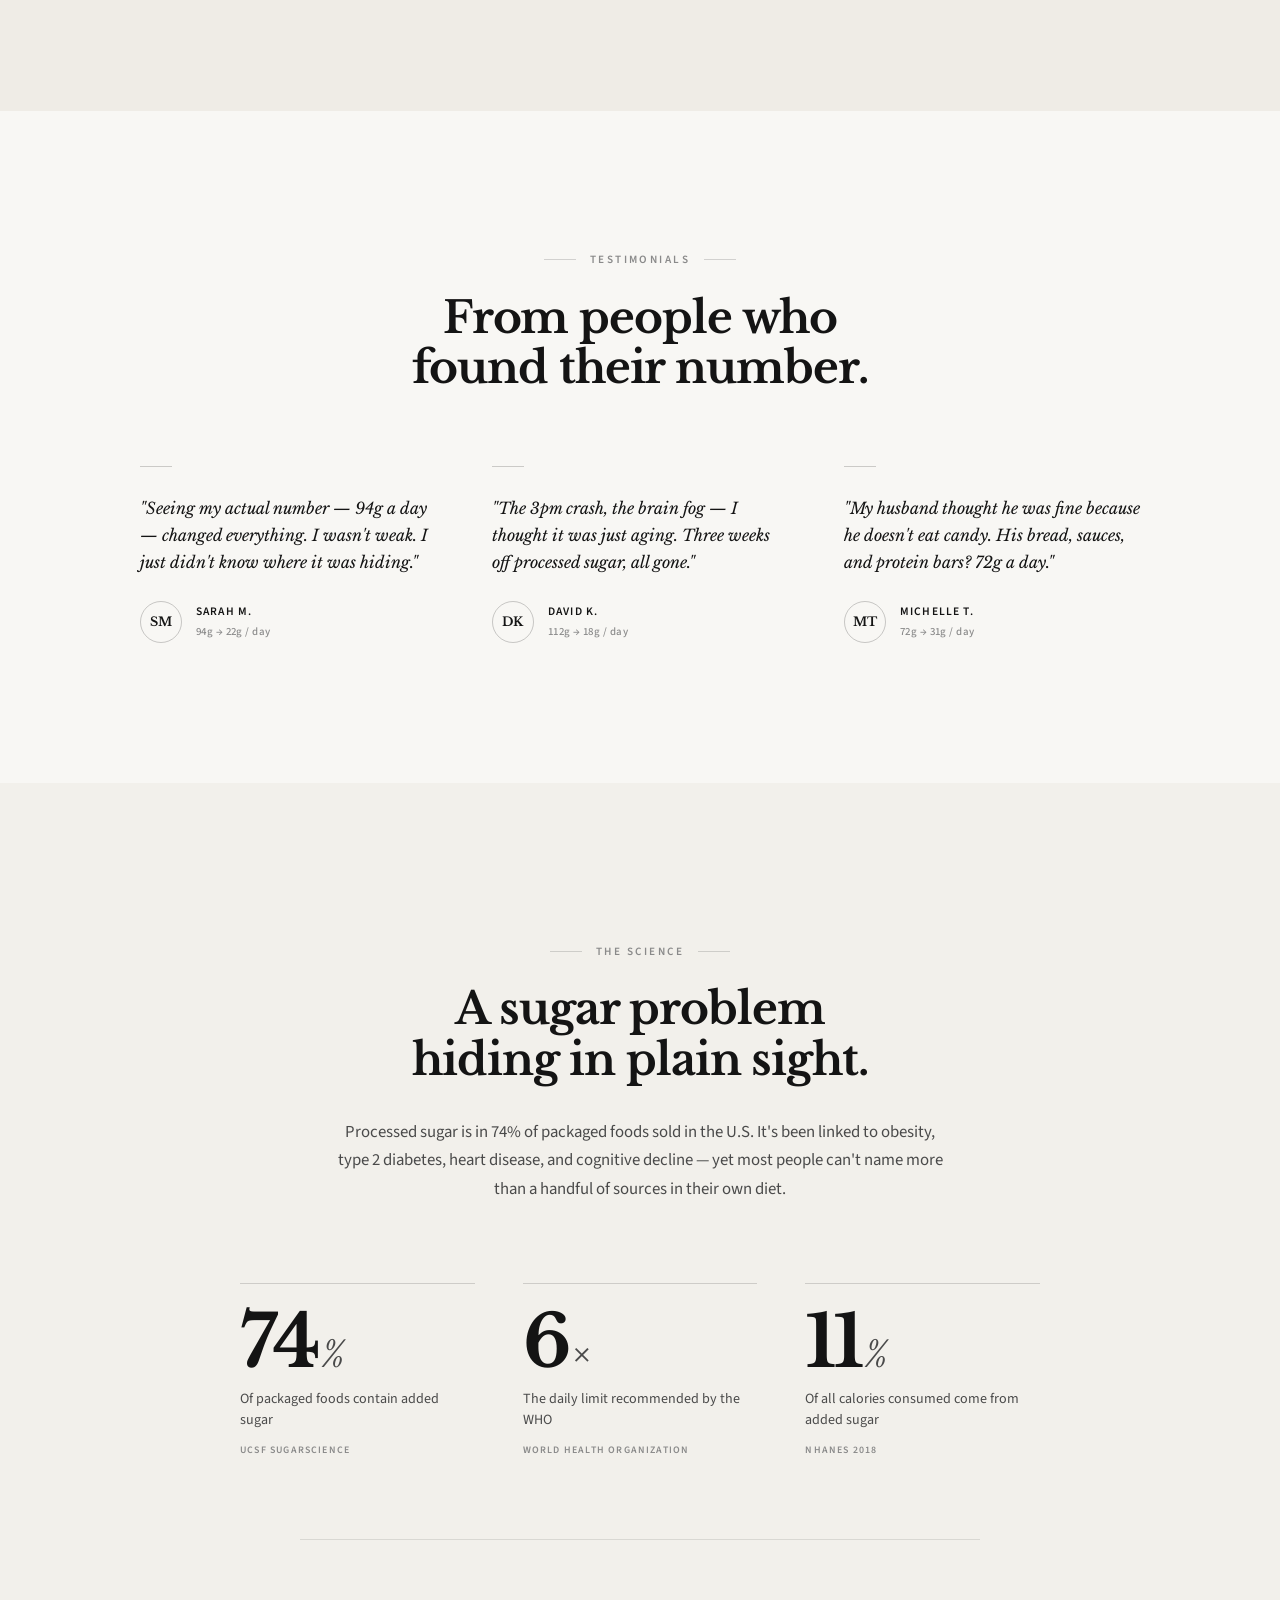
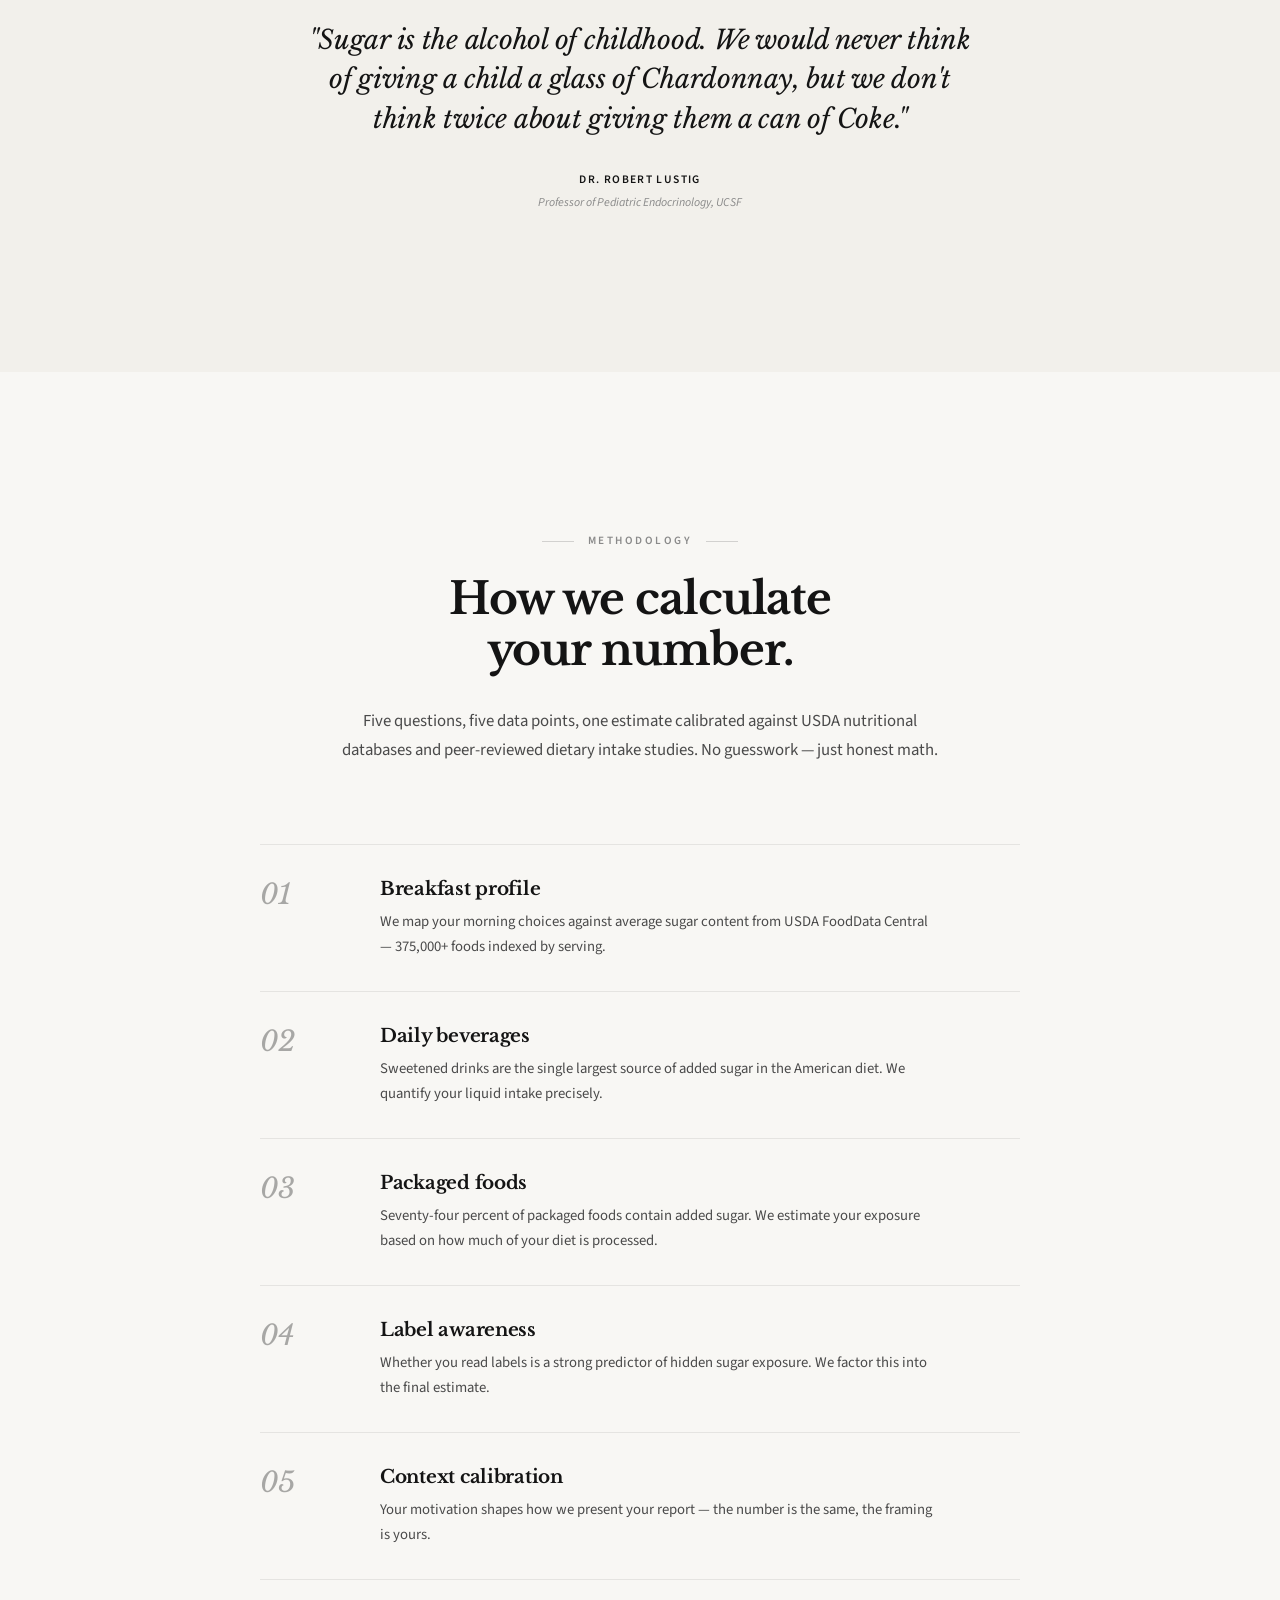
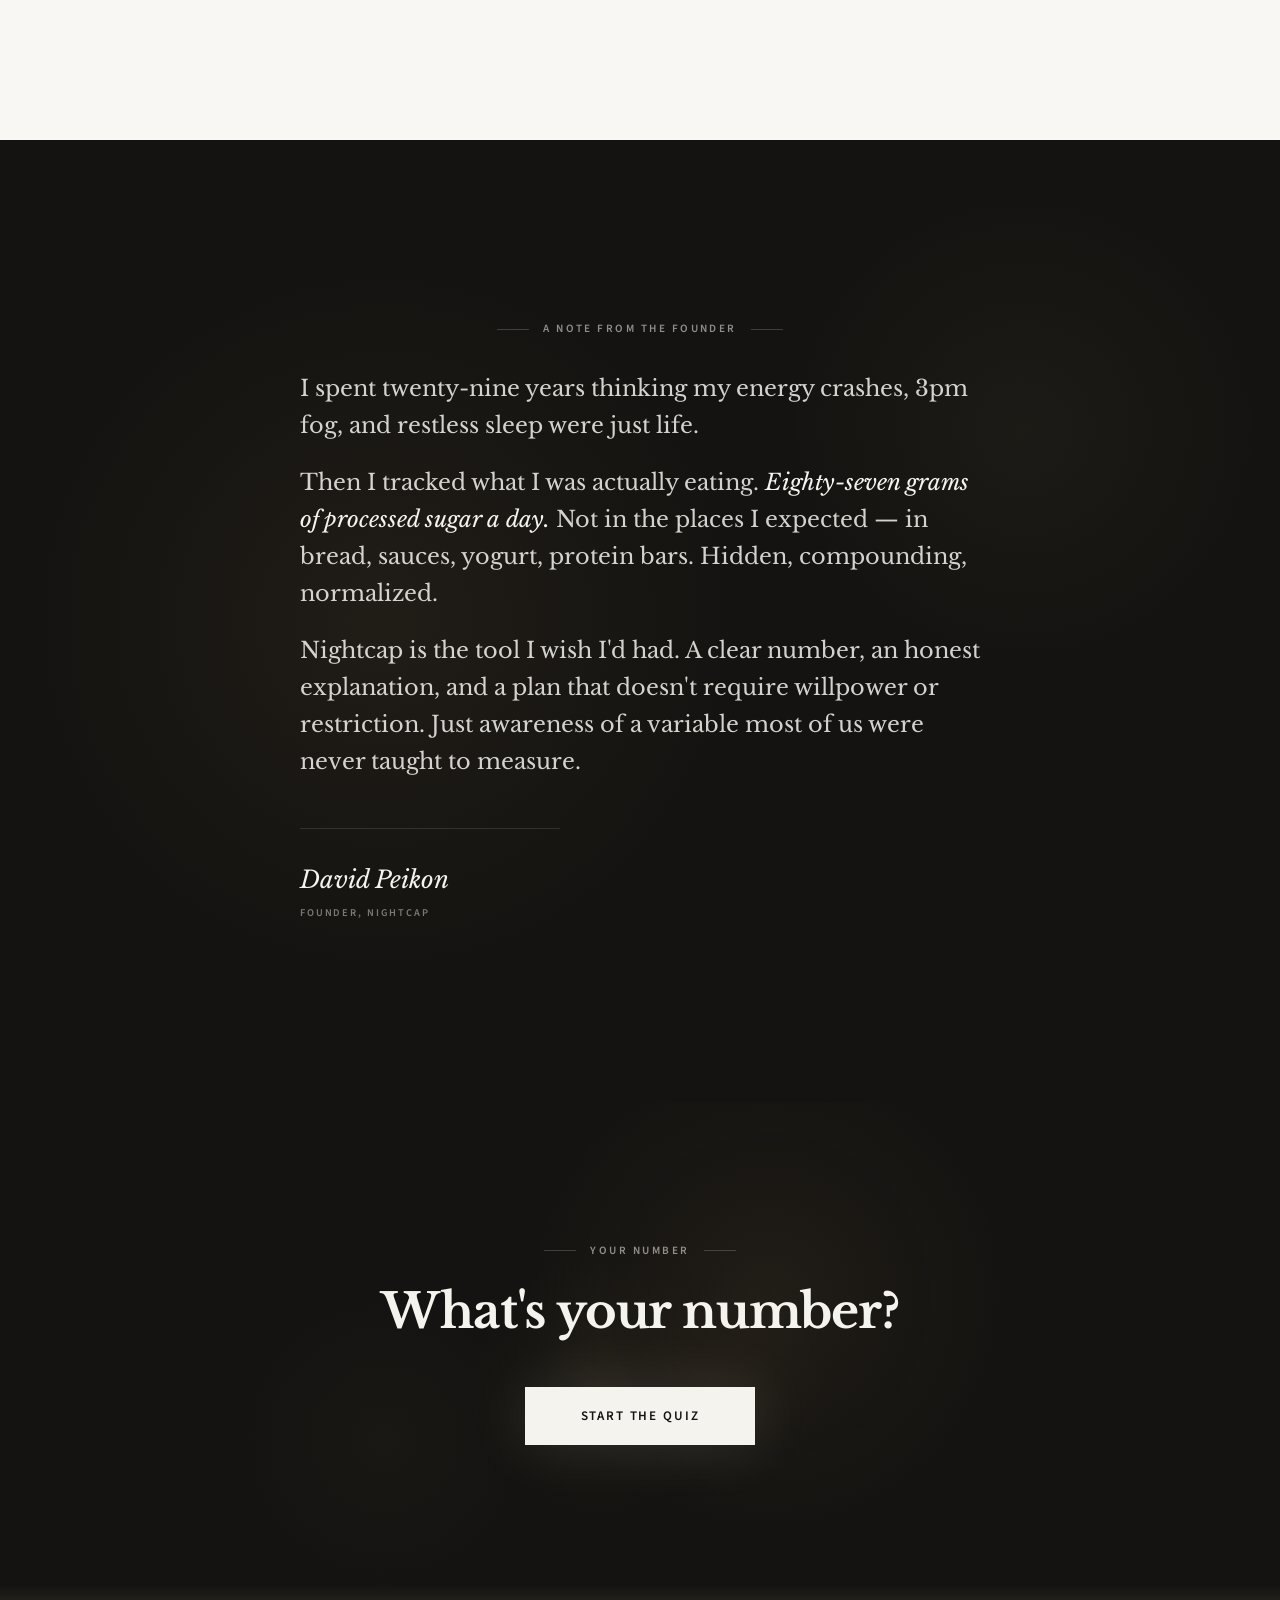
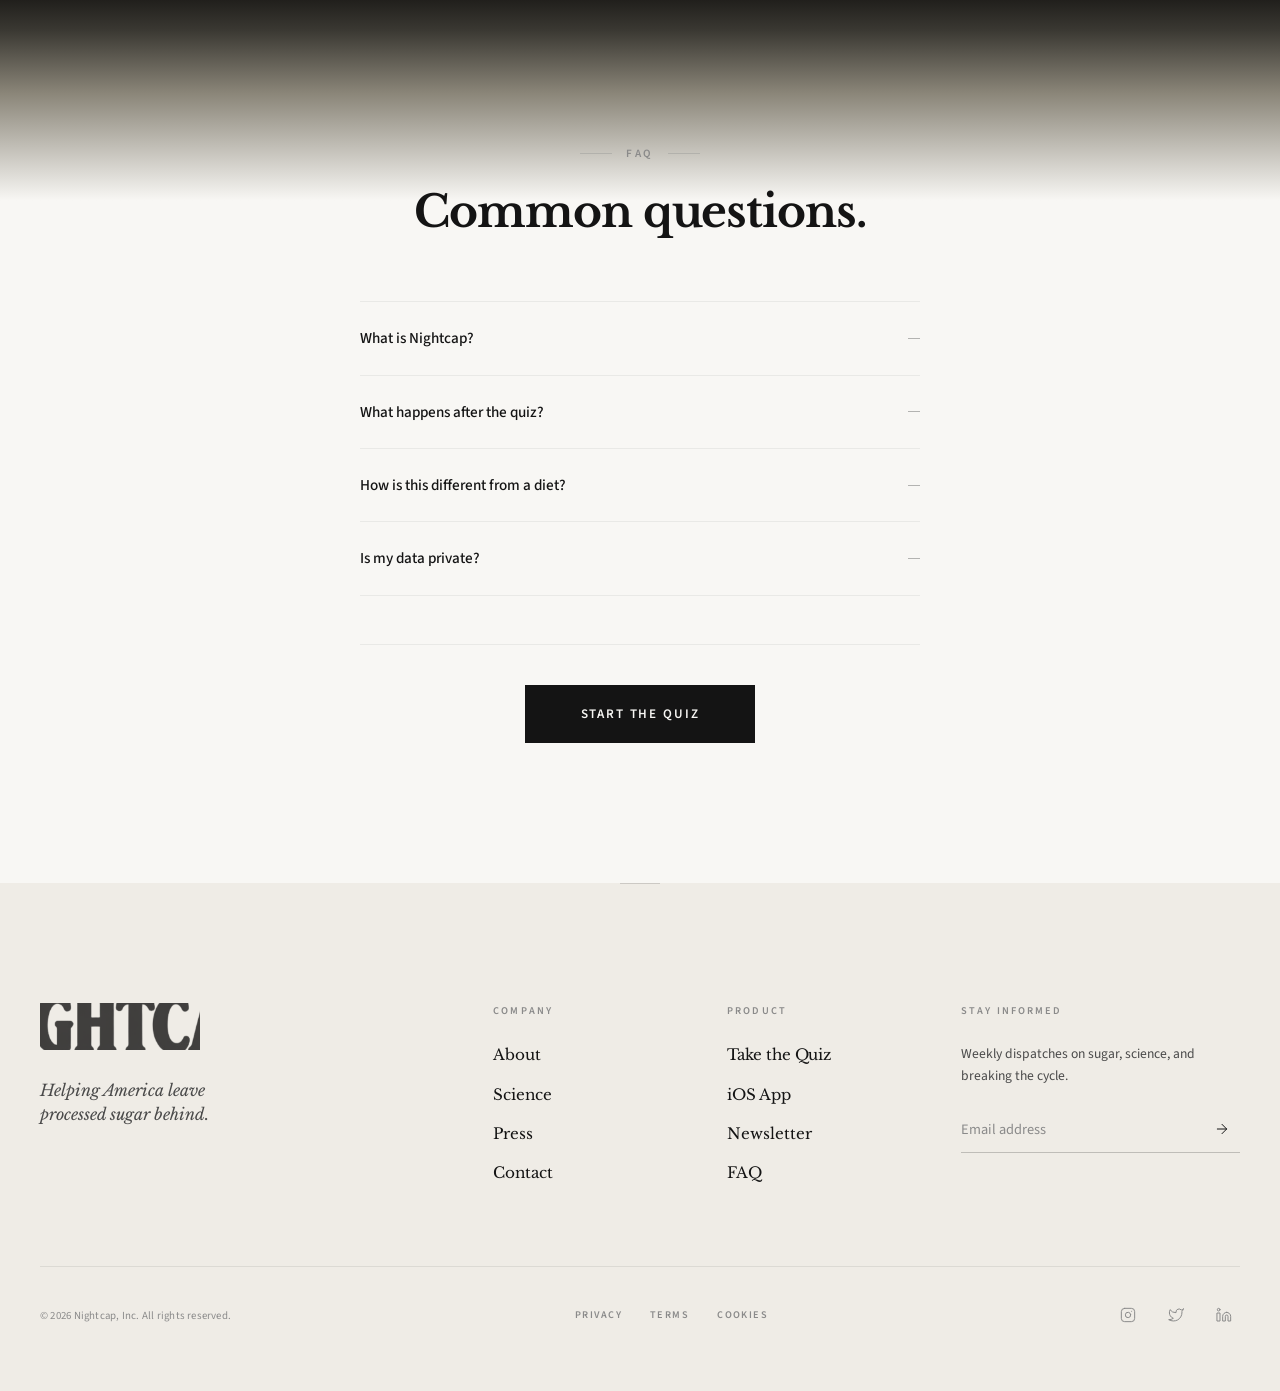
==== commit 618de833: "Methodology section + quiz polish + benefit card refinement 1. New methodology section between Scien" ====
--- a/public/index.html
+++ b/public/index.html
@@ -514,11 +514,12 @@
 /* ---------- Quiz ---------- */
 .nc-quiz {
   display: none;
-  padding: 60px 32px 100px;
+  padding: 100px 40px 120px;
   min-height: 100vh;
   min-height: 100dvh;
   align-items: center;
   justify-content: center;
+  background: #F8F7F4;
 }
 
 .nc-quiz.active {
@@ -527,7 +528,7 @@
 }
 
 .nc-quiz__container {
-  max-width: 560px;
+  max-width: 620px;
   width: 100%;
 }
 .nc-quiz__dots {
@@ -651,23 +652,24 @@
   align-items: center;
   justify-content: space-between;
   gap: 20px;
-  padding: 18px 24px;
-  background: var(--nc-bg-card);
-  border: none;
+  padding: 22px 28px;
+  background: #FFFFFF;
+  border: 1px solid transparent;
   border-radius: 0;
   cursor: pointer;
   transition: all var(--nc-transition);
   text-align: left;
   font-family: var(--nc-font);
-  font-size: 0.88rem;
+  font-size: 0.95rem;
   font-weight: 400;
   color: var(--nc-text);
   width: 100%;
-  box-shadow: var(--nc-shadow-sm);
+  box-shadow: 0 1px 3px rgba(0, 0, 0, 0.03);
 }
 
 .nc-quiz__option:hover {
-  box-shadow: var(--nc-shadow-md);
+  border-color: rgba(0, 0, 0, 0.18);
+  box-shadow: 0 4px 16px rgba(0, 0, 0, 0.06);
   transform: translateY(-1px);
 }
 
@@ -1402,12 +1404,12 @@
   display: grid;
   grid-template-columns: 1fr 1fr;
   gap: 1px;
-  background: rgba(0, 0, 0, 0.06);
+  background: rgba(0, 0, 0, 0.08);
   overflow: hidden;
 }
 
 .nc-benefits__item {
-  padding: 44px 32px 40px;
+  padding: 56px 40px 48px;
   background: var(--nc-bg-card);
   text-align: left;
   transition: background var(--nc-transition);
@@ -1417,8 +1419,8 @@
 .nc-benefits__item::before {
   content: '';
   position: absolute;
-  top: 32px;
-  left: 32px;
+  top: 40px;
+  left: 40px;
   width: 24px;
   height: 1px;
   background: var(--nc-text);
@@ -1598,6 +1600,142 @@
 
   .nc-science__pullquote {
     padding-top: 3rem;
+  }
+}
+
+/* ---------- Methodology ---------- */
+.nc-method {
+  padding: 160px 40px;
+  background: #F8F7F4;
+  position: relative;
+}
+
+.nc-method__container {
+  max-width: 900px;
+  margin: 0 auto;
+  text-align: center;
+}
+
+.nc-method__title {
+  font-family: var(--nc-font-display);
+  font-size: clamp(2rem, 5vw, 2.75rem);
+  font-weight: 700;
+  letter-spacing: -0.025em;
+  line-height: 1.15;
+  margin-bottom: 2rem;
+}
+
+.nc-method__lede {
+  font-family: var(--nc-font);
+  font-size: 1.05rem;
+  font-weight: 400;
+  line-height: 1.7;
+  color: var(--nc-text-muted);
+  max-width: 620px;
+  margin: 0 auto 5rem;
+}
+
+.nc-method__steps {
+  list-style: none;
+  margin: 0;
+  padding: 0;
+  text-align: left;
+  max-width: 760px;
+  margin: 0 auto;
+}
+
+.nc-method__step {
+  display: grid;
+  grid-template-columns: 80px 1fr;
+  gap: 40px;
+  padding: 32px 0;
+  border-top: 1px solid rgba(0, 0, 0, 0.08);
+  align-items: start;
+}
+
+.nc-method__step:last-child {
+  border-bottom: 1px solid rgba(0, 0, 0, 0.08);
+}
+
+.nc-method__index {
+  font-family: var(--nc-font-display);
+  font-size: 1.75rem;
+  font-weight: 400;
+  font-style: italic;
+  color: var(--nc-text);
+  opacity: 0.35;
+  line-height: 1;
+  padding-top: 4px;
+  font-variant-numeric: tabular-nums;
+}
+
+.nc-method__body {
+  display: flex;
+  flex-direction: column;
+  gap: 8px;
+}
+
+.nc-method__step-title {
+  font-family: var(--nc-font-display);
+  font-size: 1.15rem;
+  font-weight: 700;
+  letter-spacing: -0.015em;
+  color: var(--nc-text);
+  margin: 0;
+  line-height: 1.3;
+}
+
+.nc-method__step-desc {
+  font-size: 0.92rem;
+  font-weight: 400;
+  line-height: 1.7;
+  color: var(--nc-text-muted);
+  margin: 0;
+  max-width: 560px;
+}
+
+@media (max-width: 768px) {
+  .nc-method {
+    padding: 120px 32px;
+  }
+
+  .nc-method__step {
+    grid-template-columns: 60px 1fr;
+    gap: 24px;
+    padding: 28px 0;
+  }
+
+  .nc-method__index {
+    font-size: 1.5rem;
+  }
+}
+
+@media (max-width: 480px) {
+  .nc-method {
+    padding: 100px 24px;
+  }
+
+  .nc-method__lede {
+    font-size: 0.95rem;
+    margin-bottom: 3.5rem;
+  }
+
+  .nc-method__step {
+    grid-template-columns: 48px 1fr;
+    gap: 20px;
+    padding: 24px 0;
+  }
+
+  .nc-method__index {
+    font-size: 1.35rem;
+  }
+
+  .nc-method__step-title {
+    font-size: 1.05rem;
+  }
+
+  .nc-method__step-desc {
+    font-size: 0.88rem;
   }
 }
 
@@ -2420,7 +2558,16 @@
   }
 
   .nc-benefits__item {
-    padding: 24px 20px;
+    padding: 36px 28px 32px;
+  }
+
+  .nc-benefits__item::before {
+    top: 28px;
+    left: 28px;
+  }
+
+  .nc-benefits__item-title {
+    margin-top: 16px;
   }
 
   /* Proof */
@@ -3147,6 +3294,57 @@
           <span class="nc-science__pq-title">Professor of Pediatric Endocrinology, UCSF</span>
         </figcaption>
       </figure>
+    </div>
+  </section>
+
+  <!-- ===== METHODOLOGY ===== -->
+  <section class="nc-method nc-reveal" id="method">
+    <div class="nc-method__container">
+      <p class="nc-eyebrow">Methodology</p>
+      <h2 class="nc-method__title">How we calculate<br>your number.</h2>
+      <p class="nc-method__lede">
+        Five questions, five data points, one estimate calibrated against
+        USDA nutritional databases and peer-reviewed dietary intake studies.
+        No guesswork — just honest math.
+      </p>
+
+      <ol class="nc-method__steps">
+        <li class="nc-method__step">
+          <span class="nc-method__index">01</span>
+          <div class="nc-method__body">
+            <h3 class="nc-method__step-title">Breakfast profile</h3>
+            <p class="nc-method__step-desc">We map your morning choices against average sugar content from USDA FoodData Central — 375,000+ foods indexed by serving.</p>
+          </div>
+        </li>
+        <li class="nc-method__step">
+          <span class="nc-method__index">02</span>
+          <div class="nc-method__body">
+            <h3 class="nc-method__step-title">Daily beverages</h3>
+            <p class="nc-method__step-desc">Sweetened drinks are the single largest source of added sugar in the American diet. We quantify your liquid intake precisely.</p>
+          </div>
+        </li>
+        <li class="nc-method__step">
+          <span class="nc-method__index">03</span>
+          <div class="nc-method__body">
+            <h3 class="nc-method__step-title">Packaged foods</h3>
+            <p class="nc-method__step-desc">Seventy-four percent of packaged foods contain added sugar. We estimate your exposure based on how much of your diet is processed.</p>
+          </div>
+        </li>
+        <li class="nc-method__step">
+          <span class="nc-method__index">04</span>
+          <div class="nc-method__body">
+            <h3 class="nc-method__step-title">Label awareness</h3>
+            <p class="nc-method__step-desc">Whether you read labels is a strong predictor of hidden sugar exposure. We factor this into the final estimate.</p>
+          </div>
+        </li>
+        <li class="nc-method__step">
+          <span class="nc-method__index">05</span>
+          <div class="nc-method__body">
+            <h3 class="nc-method__step-title">Context calibration</h3>
+            <p class="nc-method__step-desc">Your motivation shapes how we present your report — the number is the same, the framing is yours.</p>
+          </div>
+        </li>
+      </ol>
     </div>
   </section>
 
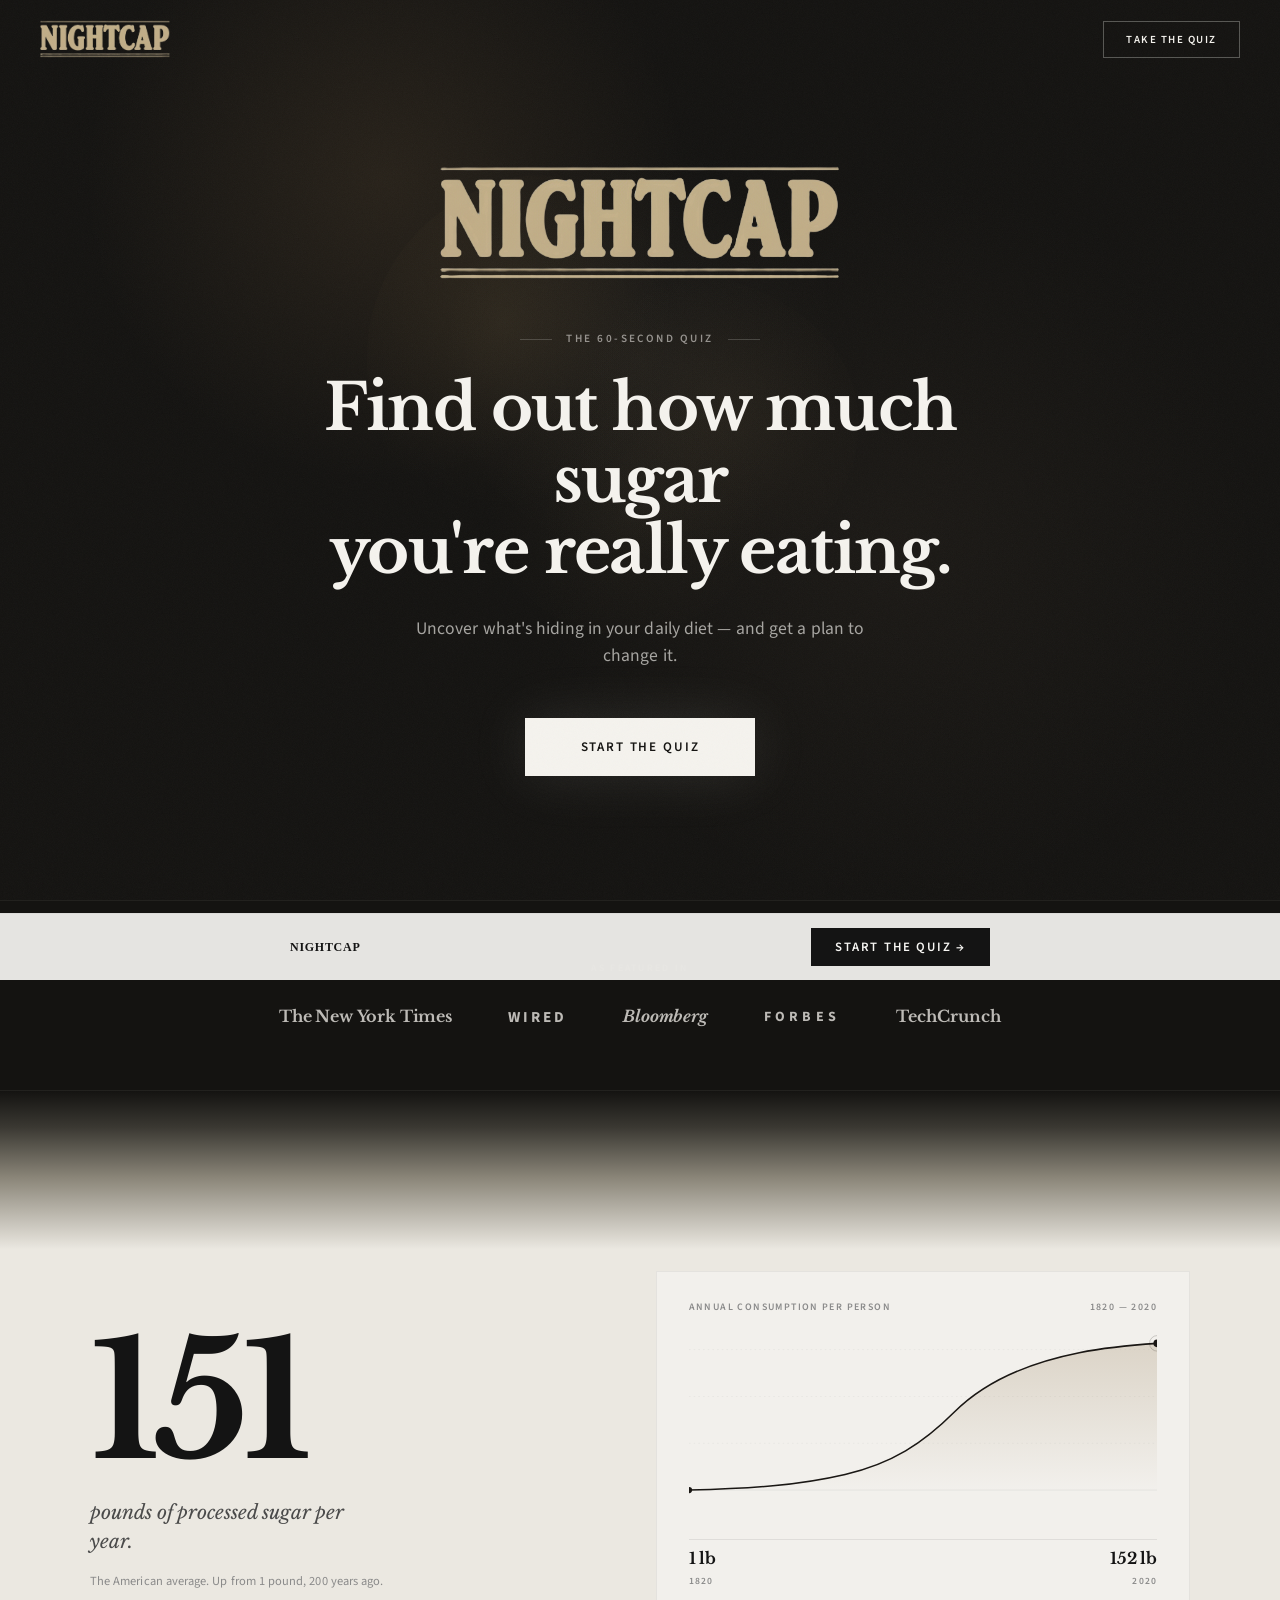
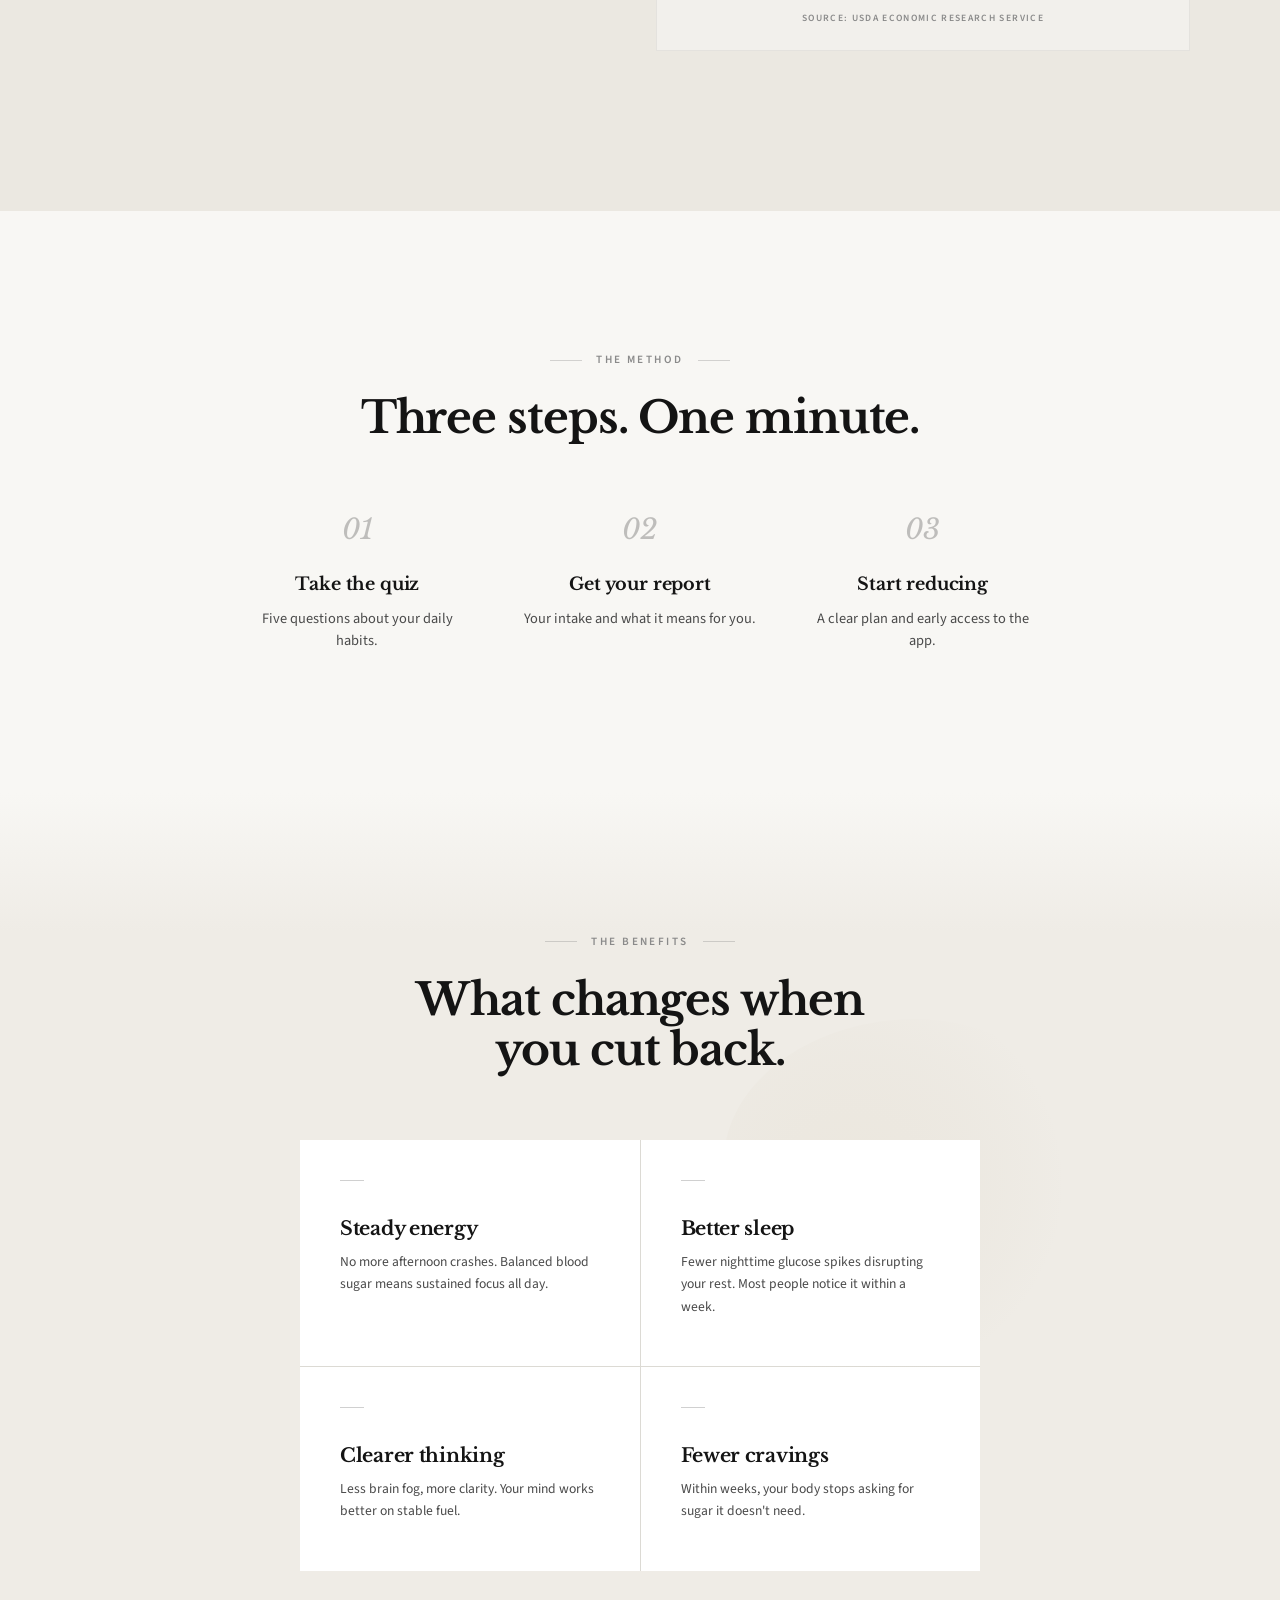
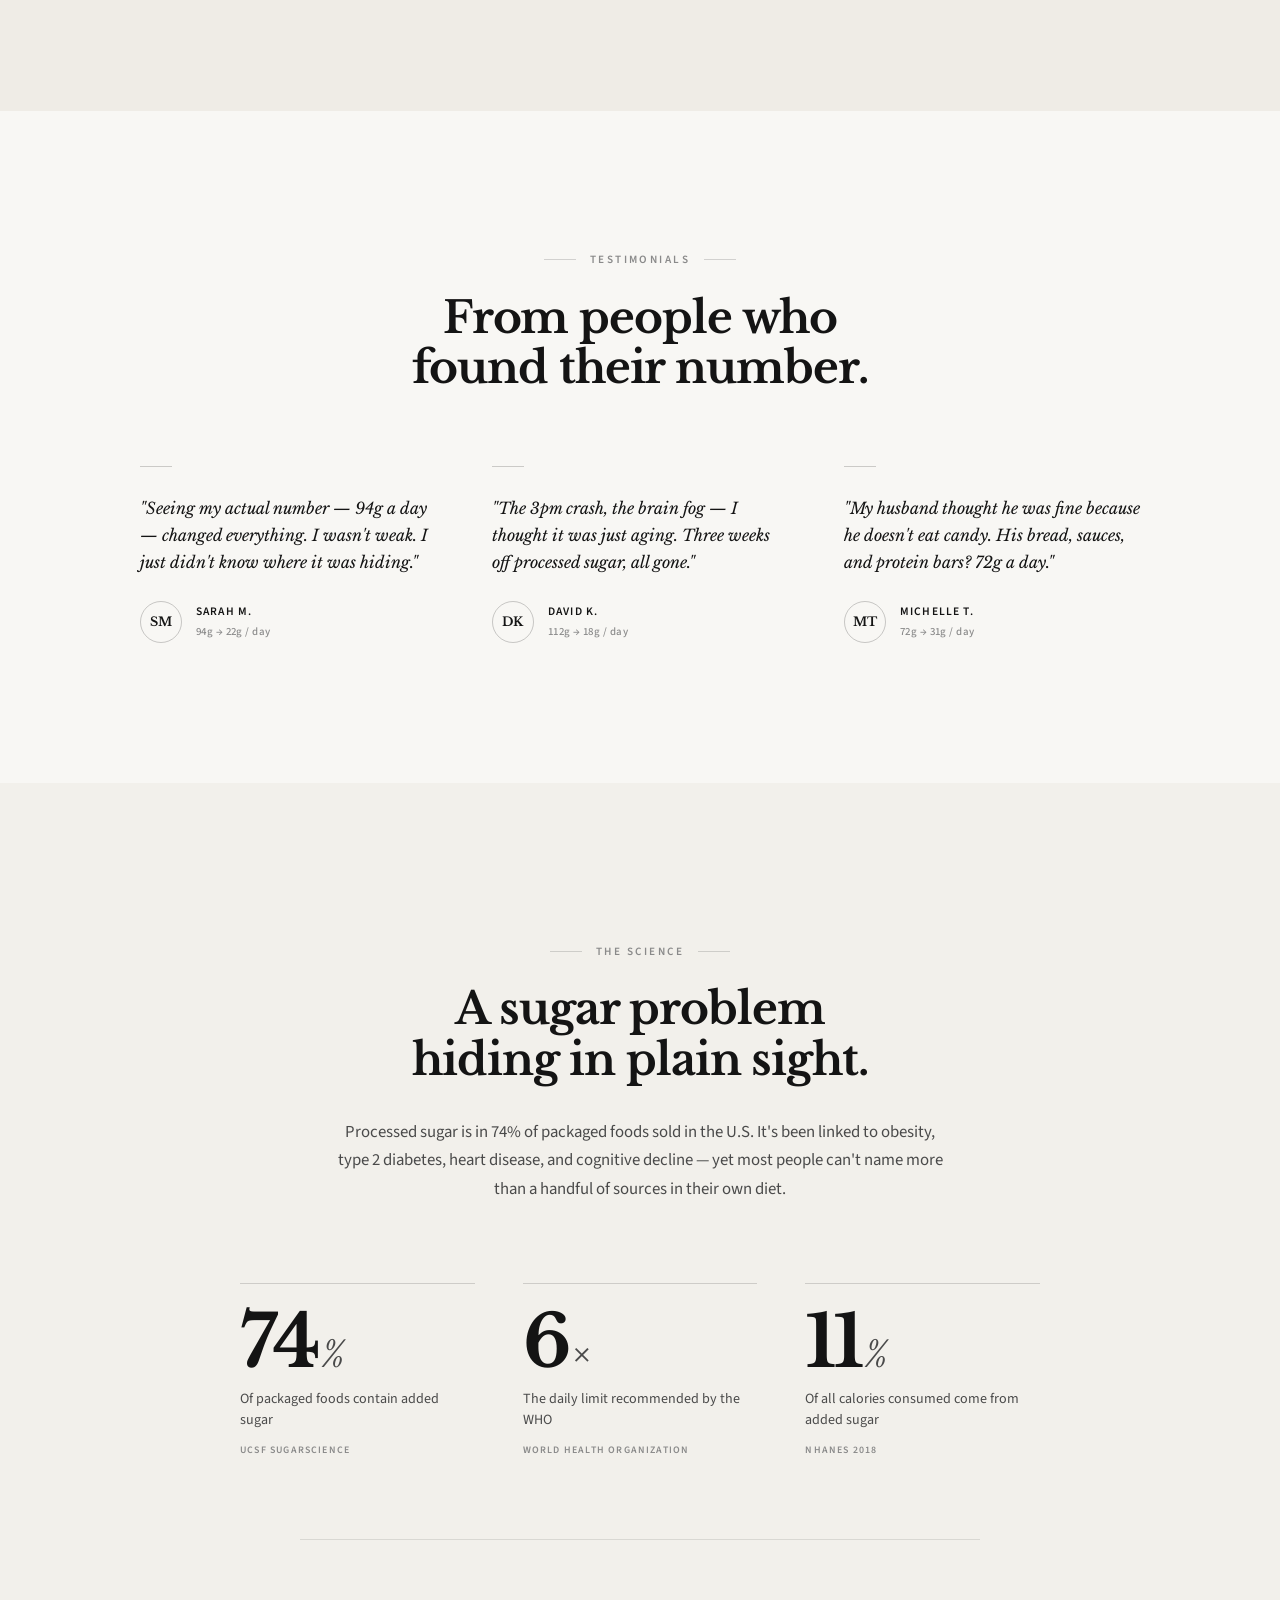
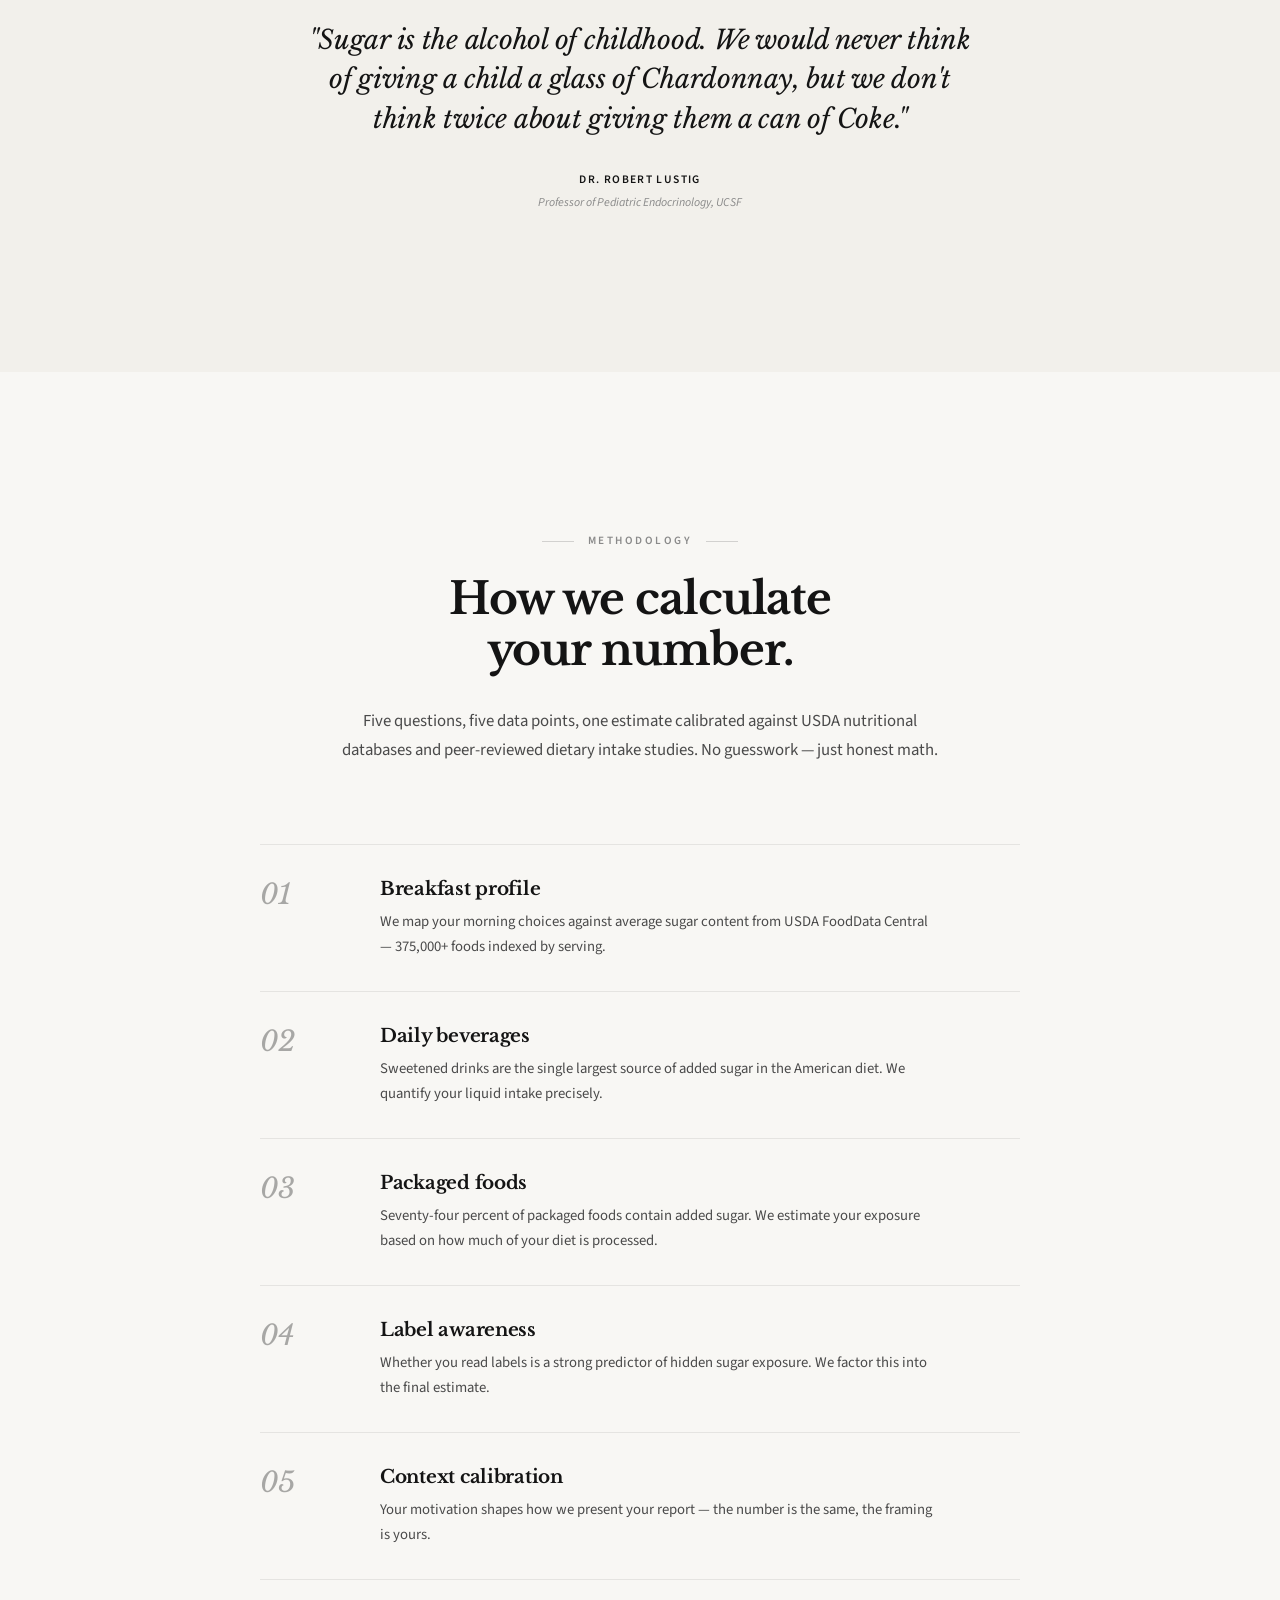
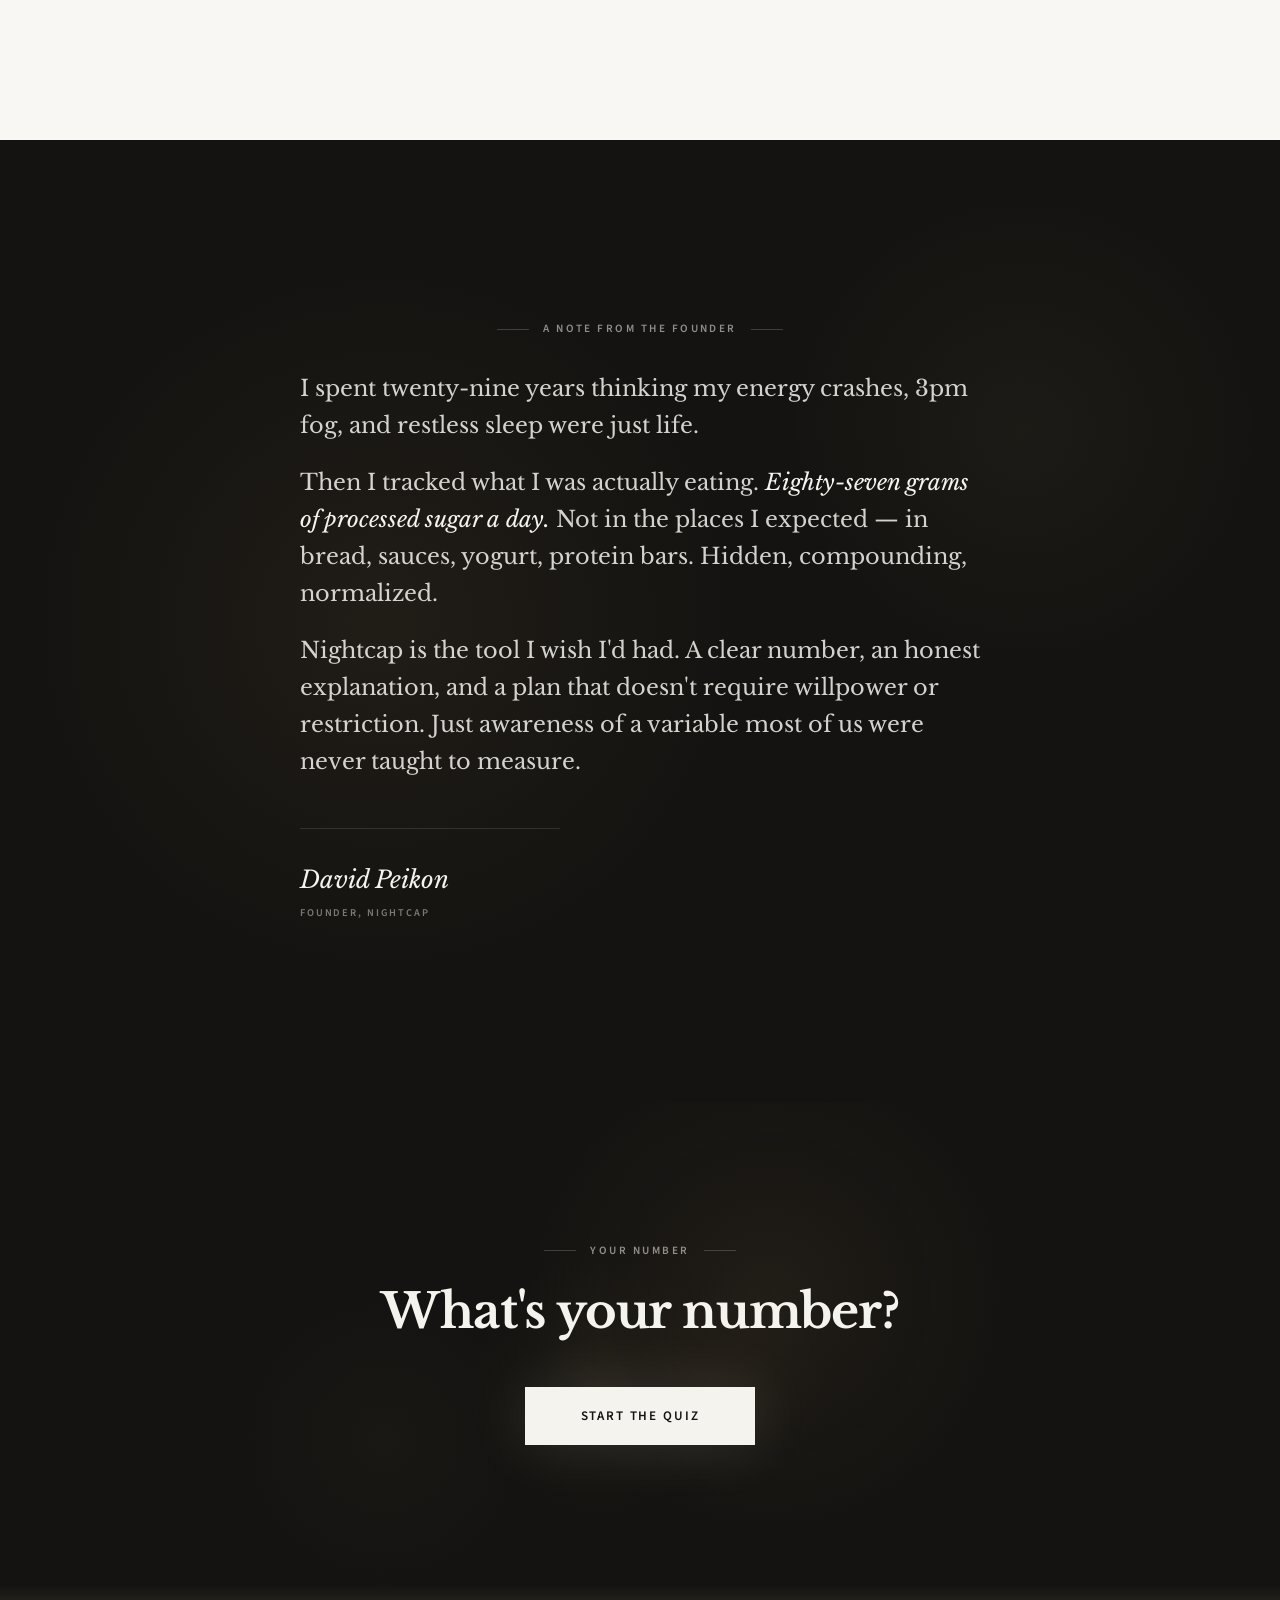
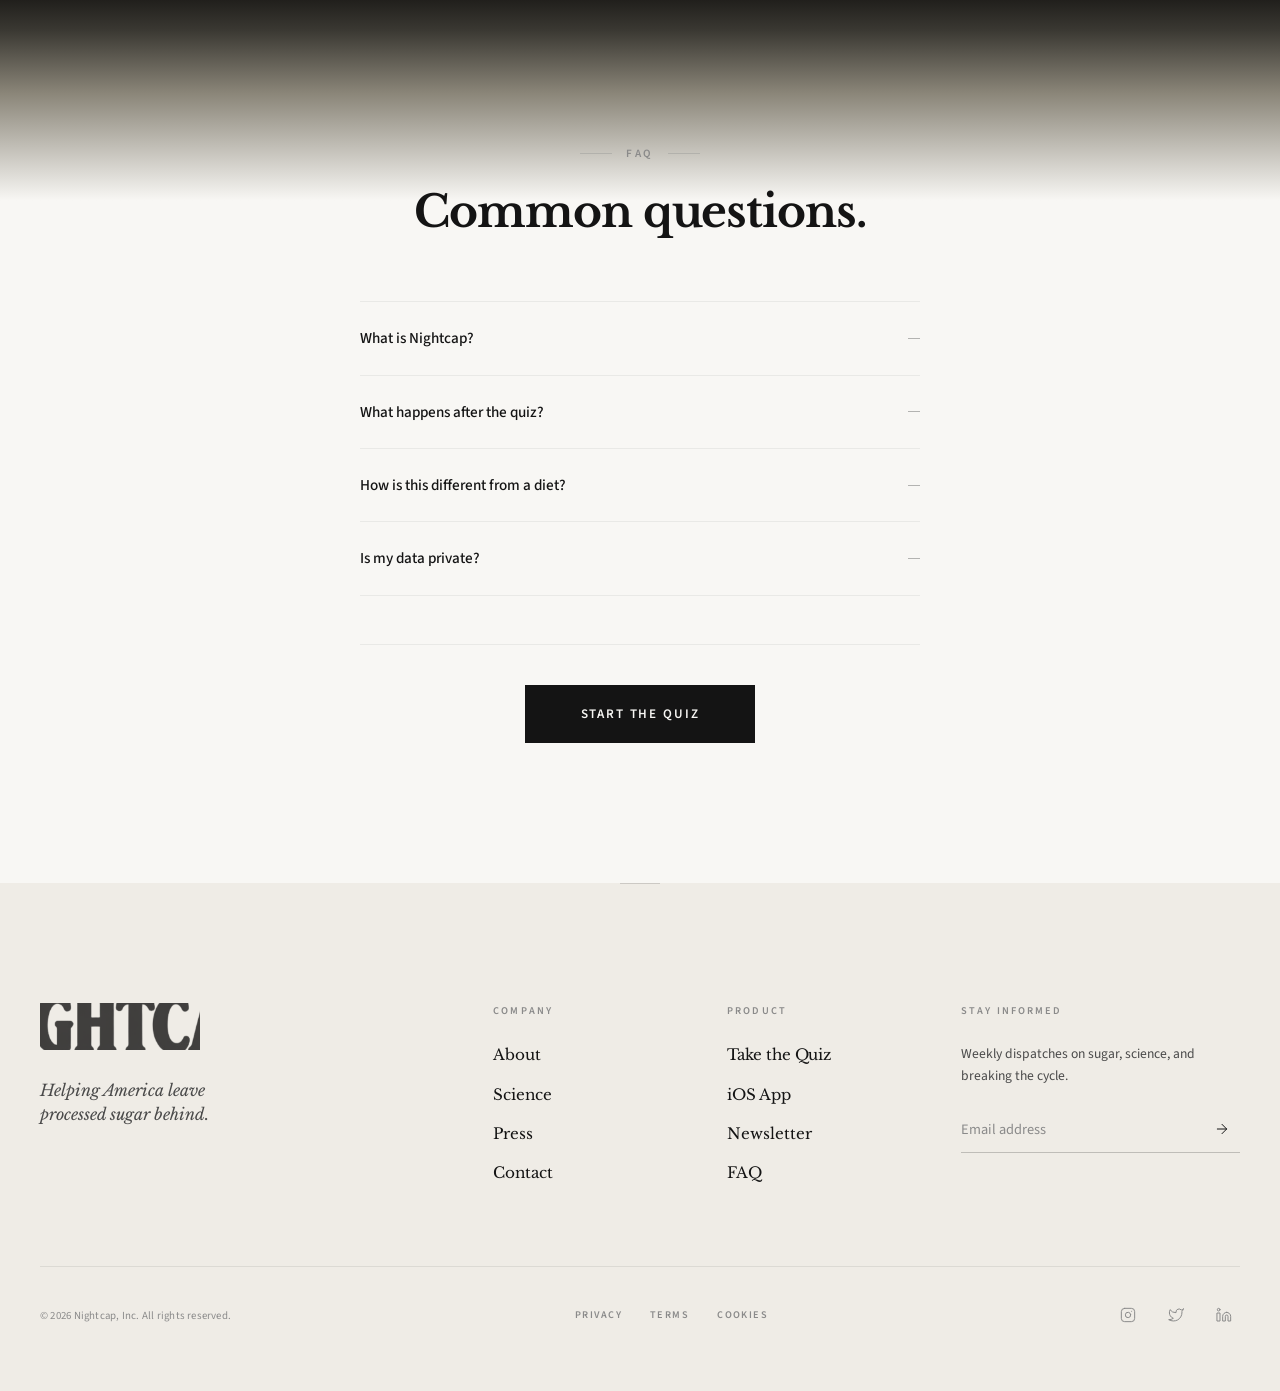
==== commit 30633303: "Results page editorial polish to match main page The results page was functionally correct but styli" ====
--- a/public/index.html
+++ b/public/index.html
@@ -886,7 +886,7 @@
 }
 
 .nc-results__container {
-  max-width: 520px;
+  max-width: 640px;
   margin: 0 auto;
 }
 
@@ -2219,10 +2219,12 @@
 .nc-calculating {
   display: none;
   min-height: 100vh;
+  min-height: 100dvh;
   align-items: center;
   justify-content: center;
-  padding: 40px 24px;
+  padding: 60px 32px;
   text-align: center;
+  background: #F8F7F4;
 }
 
 .nc-calculating.active {
@@ -2307,15 +2309,25 @@
 }
 
 .nc-results__biology {
-  margin: 3rem 0;
-  padding: 2.5rem 0;
-  border-top: 1px solid var(--nc-border);
+  margin: 5rem 0 0;
+  padding: 5rem 0 0;
+  border-top: 1px solid rgba(0, 0, 0, 0.08);
+  text-align: center;
+}
+
+.nc-results__biology .nc-results__section-title,
+.nc-results__mechanic .nc-results__section-title,
+.nc-results__cta-section .nc-results__section-title {
+  margin-bottom: 2.5rem;
 }
 
 .nc-results__bio-list {
   display: flex;
   flex-direction: column;
-  gap: 1.25rem;
+  gap: 1.5rem;
+  text-align: left;
+  max-width: 560px;
+  margin: 0 auto;
 }
 
 .nc-results__bio-item {
@@ -2328,14 +2340,18 @@
 }
 
 .nc-results__mechanic {
-  margin: 2rem 0;
-  padding: 2.5rem 0;
-  border-top: 1px solid var(--nc-border);
+  margin: 5rem 0 0;
+  padding: 5rem 0 0;
+  border-top: 1px solid rgba(0, 0, 0, 0.08);
+  text-align: center;
 }
 
 .nc-results__mechanic-intro {
-  font-size: 0.92rem;
+  font-size: 0.95rem;
   font-weight: 400;
+  max-width: 500px;
+  margin-left: auto;
+  margin-right: auto;
   color: var(--nc-text-muted);
   margin-bottom: 1.5rem;
   line-height: 1.6;
@@ -2345,8 +2361,10 @@
   display: flex;
   flex-direction: column;
   border-left: 1px solid rgba(20, 20, 20, 0.12);
-  padding-left: 1.5rem;
-  margin-left: 0.5rem;
+  padding-left: 1.75rem;
+  margin: 2.5rem auto 0;
+  max-width: 520px;
+  text-align: left;
 }
 
 .nc-results__phase {
@@ -2400,9 +2418,19 @@
 /* ---------- Results CTA ---------- */
 .nc-results__cta-section {
   text-align: center;
-  margin: 2.5rem 0;
-  padding: 2.5rem 0;
-  border-top: 1px solid var(--nc-border);
+  margin: 5rem 0 0;
+  padding: 5rem 0 0;
+  border-top: 1px solid rgba(0, 0, 0, 0.08);
+}
+
+.nc-results__cta-section .nc-btn--primary {
+  max-width: 360px;
+  margin: 0 auto;
+}
+
+.nc-results__cta-intro {
+  max-width: 440px;
+  margin: 0 auto 2rem;
 }
 
 .nc-results__cta-note {
@@ -2415,13 +2443,17 @@
 /* ---------- Results Share ---------- */
 .nc-results__share-section {
   text-align: center;
-  padding: 2rem 0;
-  border-top: 1px solid var(--nc-border);
+  margin: 5rem 0 0;
+  padding: 5rem 0 0;
+  border-top: 1px solid rgba(0, 0, 0, 0.08);
 }
 
 .nc-results__share-prompt {
-  font-size: 0.9rem;
-  font-weight: 500;
+  font-size: 0.95rem;
+  font-weight: 400;
+  font-family: var(--nc-font-display);
+  font-style: italic;
+  color: var(--nc-text-muted);
   color: var(--nc-text);
   margin-bottom: 1.25rem;
 }
@@ -3647,18 +3679,20 @@
 
       <!-- THE NUMBER, REFRAMED -->
       <div class="nc-results__report">
-        <p class="nc-results__your-label">Your number</p>
+        <p class="nc-eyebrow">Your Personalized Report</p>
+        <p class="nc-results__your-label">Estimated daily intake</p>
         <div class="nc-results__big-number">
           <span id="results-sugar-grams">0</span><span class="nc-results__big-number-unit">g</span>
         </div>
-        <p class="nc-results__big-label">of processed sugar per day</p>
+        <p class="nc-results__big-label">Of processed sugar per day</p>
         <h2 class="nc-results__title" id="results-title"></h2>
         <p class="nc-results__subtitle" id="results-subtitle"></p>
       </div>
 
       <!-- WHAT THAT NUMBER MEANS -->
       <div class="nc-results__biology">
-        <h3 class="nc-results__section-title">What this means for your body</h3>
+        <p class="nc-eyebrow">The Science</p>
+        <h3 class="nc-results__section-title">What this means<br>for your body.</h3>
         <div class="nc-results__bio-list">
           <p class="nc-results__bio-item" id="bio-dopamine">At this level, your brain's reward system adapts to expect sugar regularly. That's why cravings feel so strong — it's biology, not willpower. The good news: it's reversible.</p>
           <p class="nc-results__bio-item" id="bio-insulin">Your insulin is spiking roughly <span id="bio-insulin-cycles">—</span> times per day above baseline. Each spike affects energy, mood, and metabolism. Reducing sugar helps stabilize these cycles.</p>
@@ -3669,8 +3703,9 @@
 
       <!-- THE MECHANIC -->
       <div class="nc-results__mechanic">
-        <h3 class="nc-results__section-title">Your recovery timeline</h3>
-        <p class="nc-results__mechanic-intro">Here's what happens in your body when you start reducing processed sugar.</p>
+        <p class="nc-eyebrow">Recovery Timeline</p>
+        <h3 class="nc-results__section-title">What happens<br>when you reduce.</h3>
+        <p class="nc-results__mechanic-intro">Here's what your body does on its own once you start cutting back.</p>
         <div class="nc-results__phases">
           <div class="nc-results__phase">
             <span class="nc-results__phase-name">20 min</span>
@@ -3701,17 +3736,19 @@
 
       <!-- THE DOWNLOAD -->
       <div class="nc-results__cta-section">
+        <p class="nc-eyebrow">The App</p>
         <h3 class="nc-results__section-title">Ready to start?</h3>
-        <p class="nc-results__cta-intro">The Nightcap app tracks your progress and guides you through each phase of reducing sugar.</p>
+        <p class="nc-results__cta-intro">Nightcap tracks your progress and guides you through each phase.</p>
         <button class="nc-btn nc-btn--primary nc-btn--full" id="download-app-btn">
           Get the App
-      </button>
+        </button>
         <p class="nc-results__cta-note">iOS &middot; Free &middot; No account required</p>
       </div>
 
       <!-- SHARE -->
       <div class="nc-results__share-section">
-        <p class="nc-results__share-prompt">Know someone who'd find this useful? Share the quiz.</p>
+        <p class="nc-eyebrow">Share</p>
+        <p class="nc-results__share-prompt">Know someone who'd find this useful?</p>
         <div class="nc-referral-socials">
           <button class="nc-referral-socials__btn" id="share-sms">
             <svg width="16" height="16" viewBox="0 0 24 24" fill="none" stroke="currentColor" stroke-width="2" stroke-linecap="round" stroke-linejoin="round"><path d="M21 15a2 2 0 0 1-2 2H7l-4 4V5a2 2 0 0 1 2-2h14a2 2 0 0 1 2 2z"/></svg>
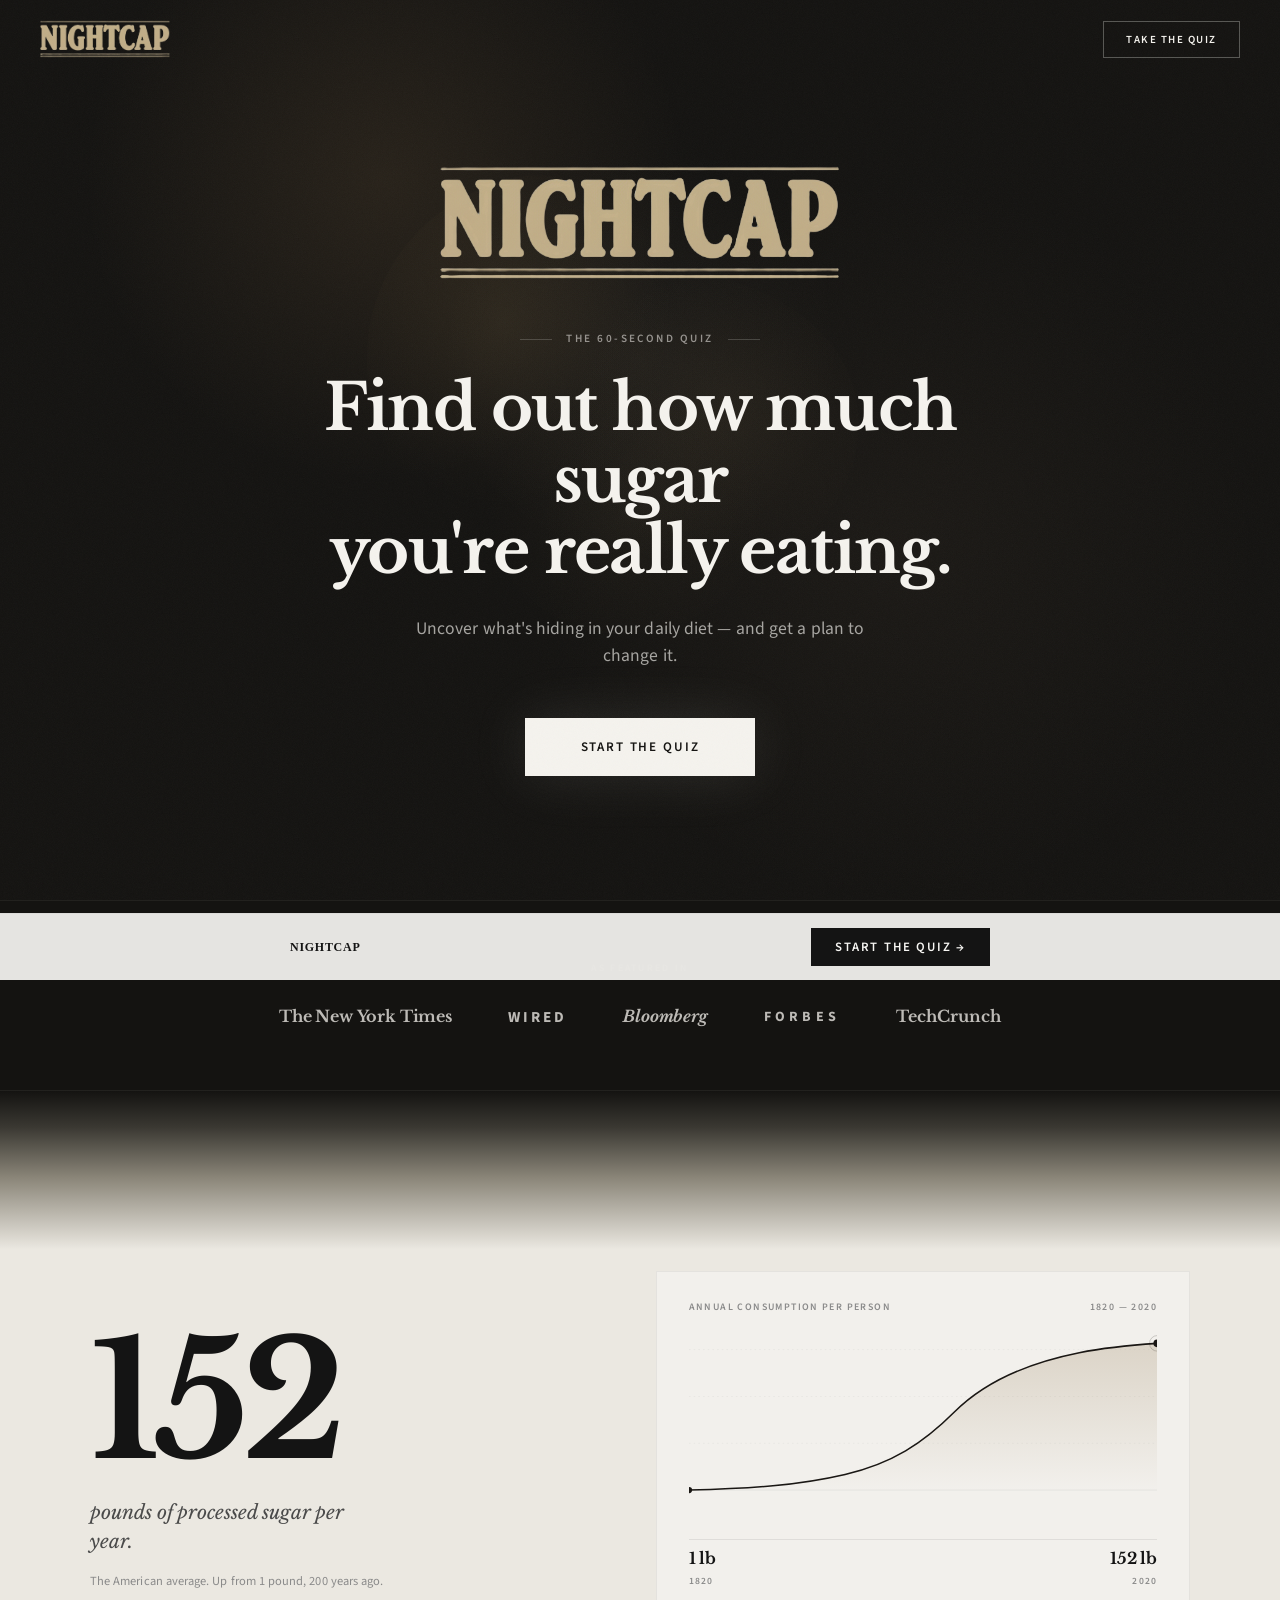
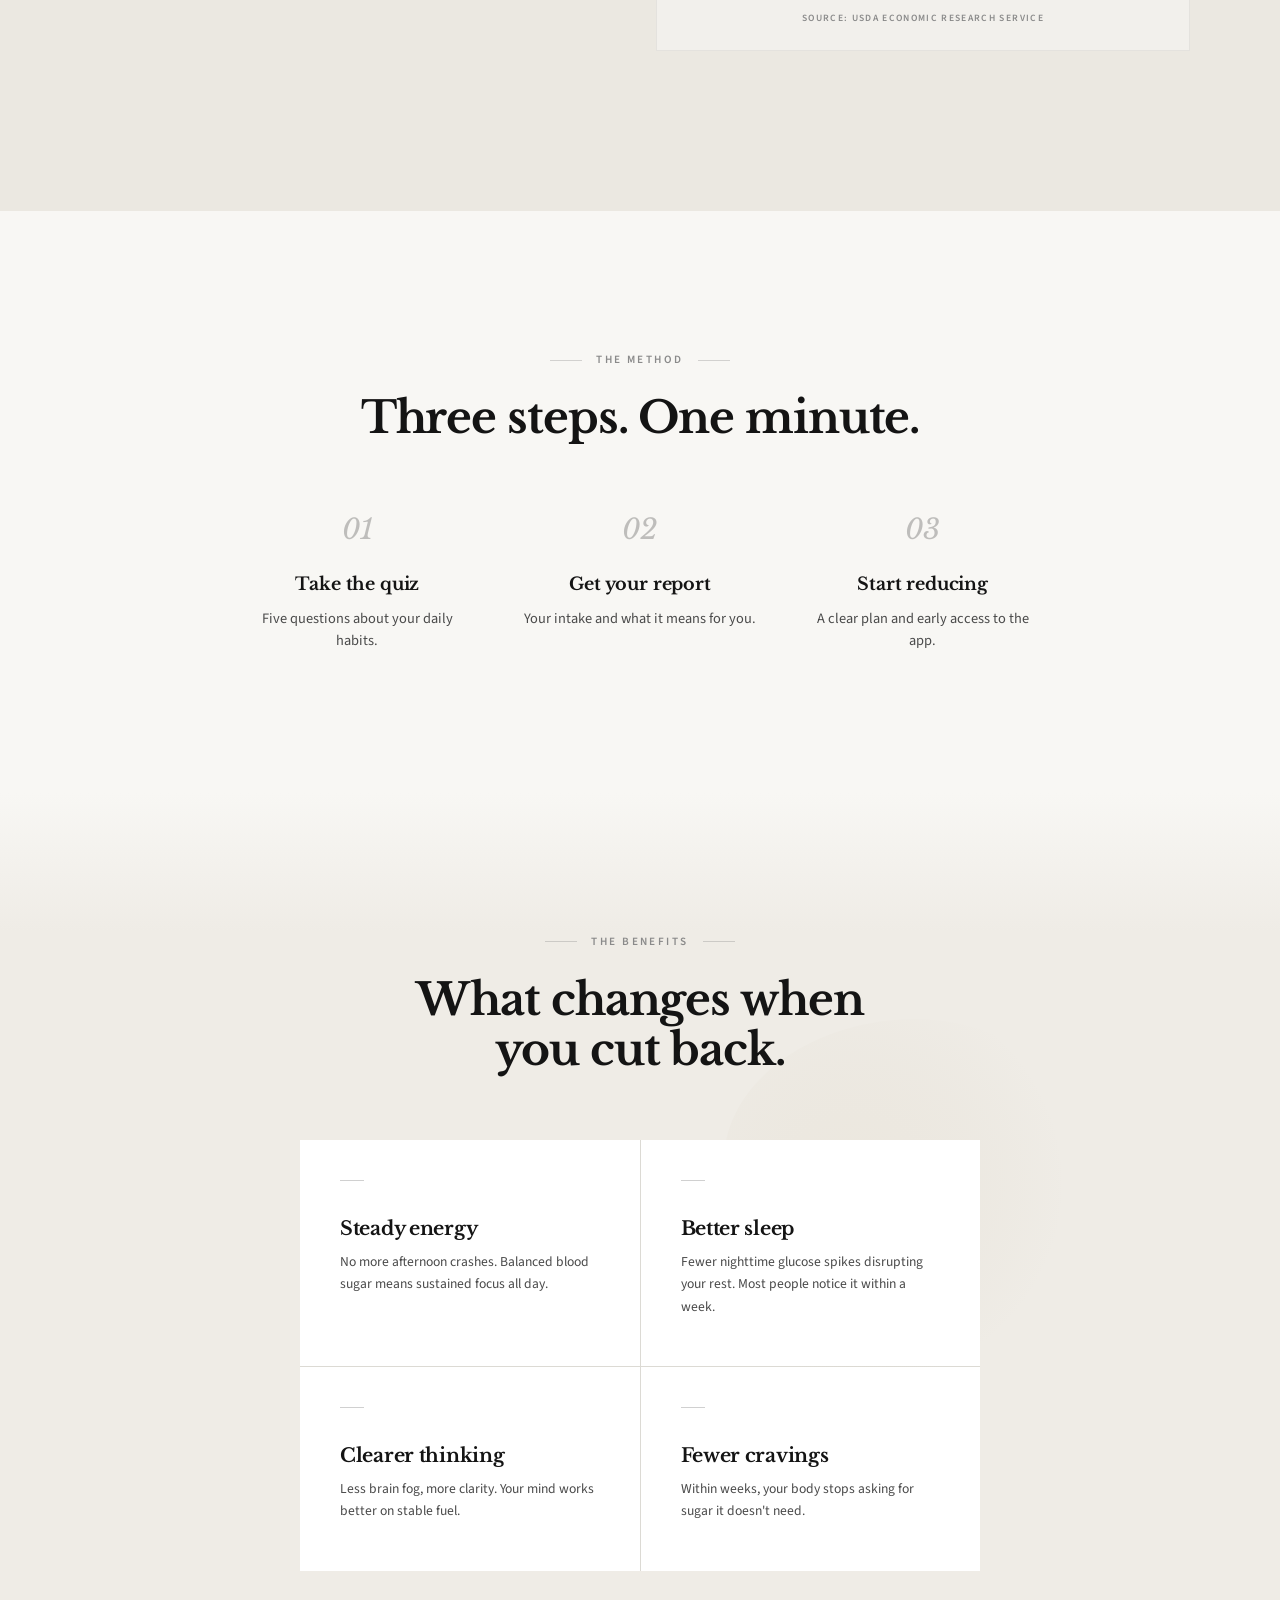
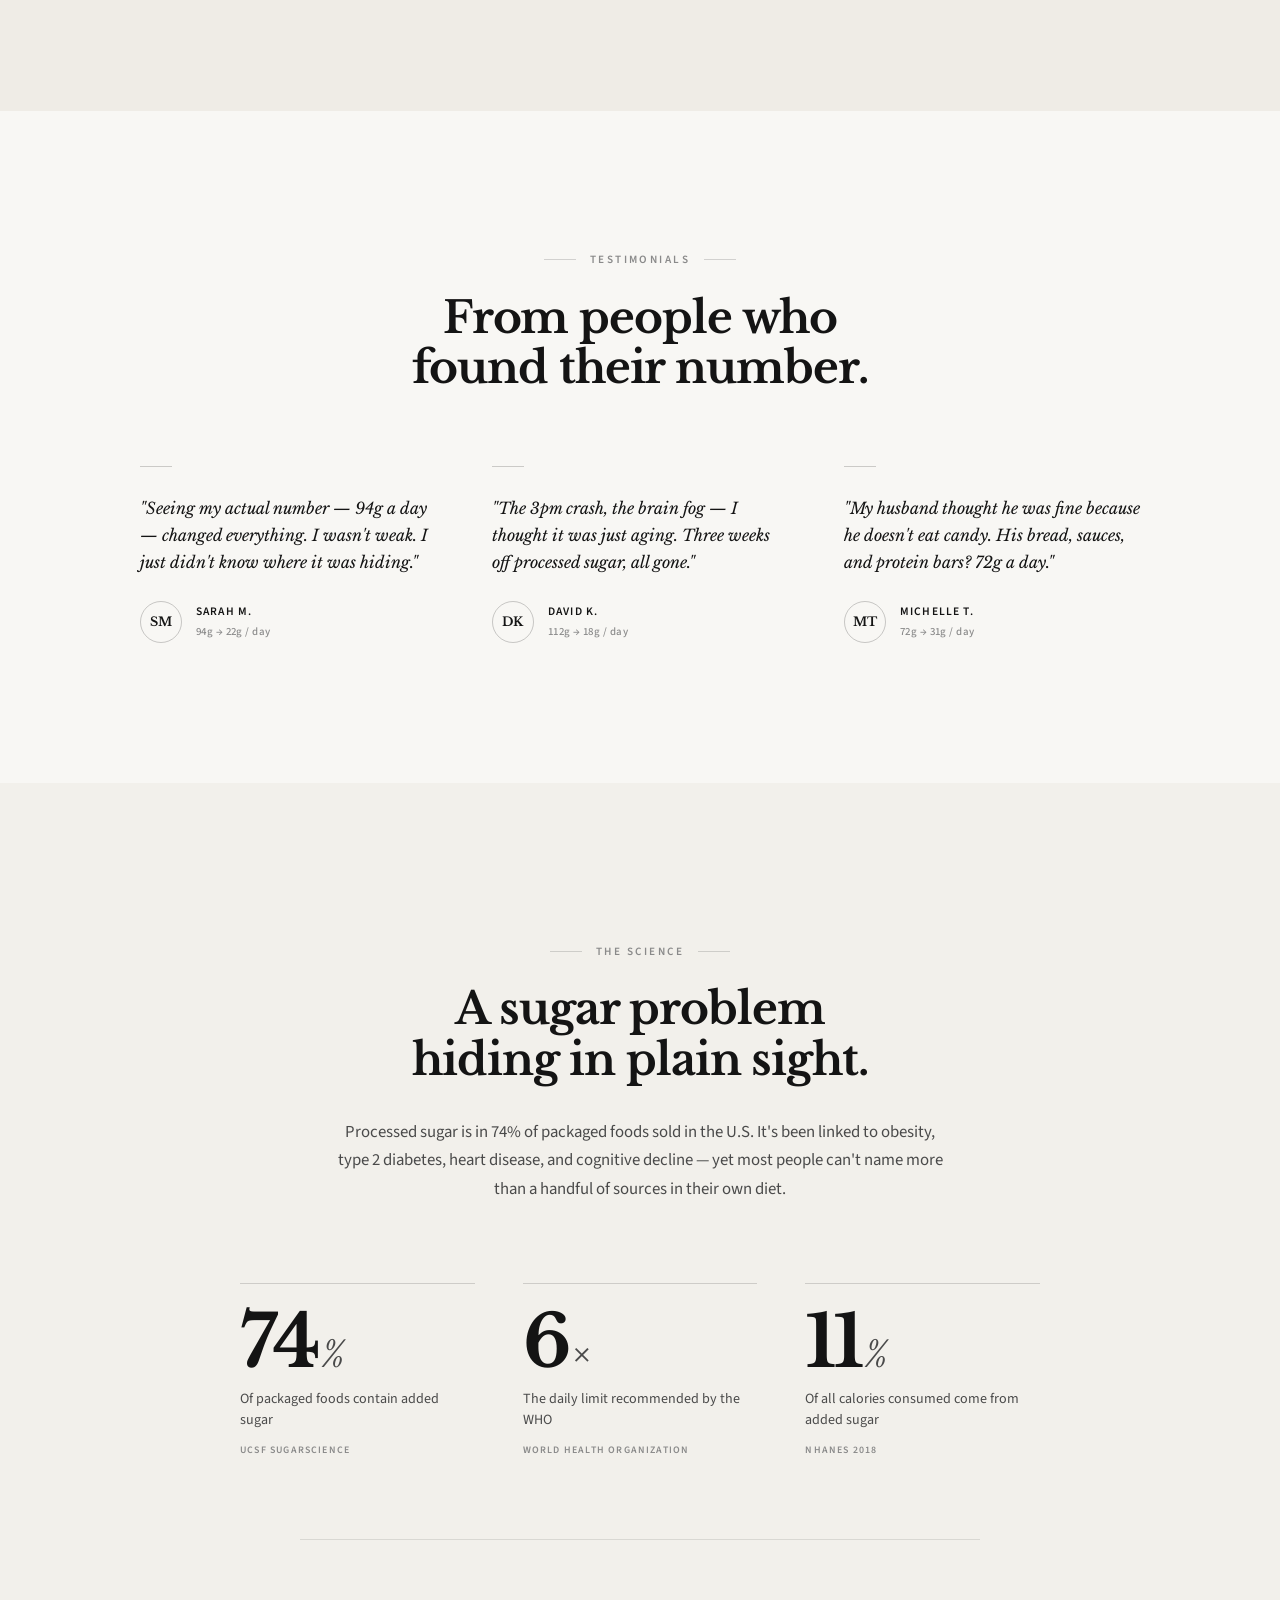
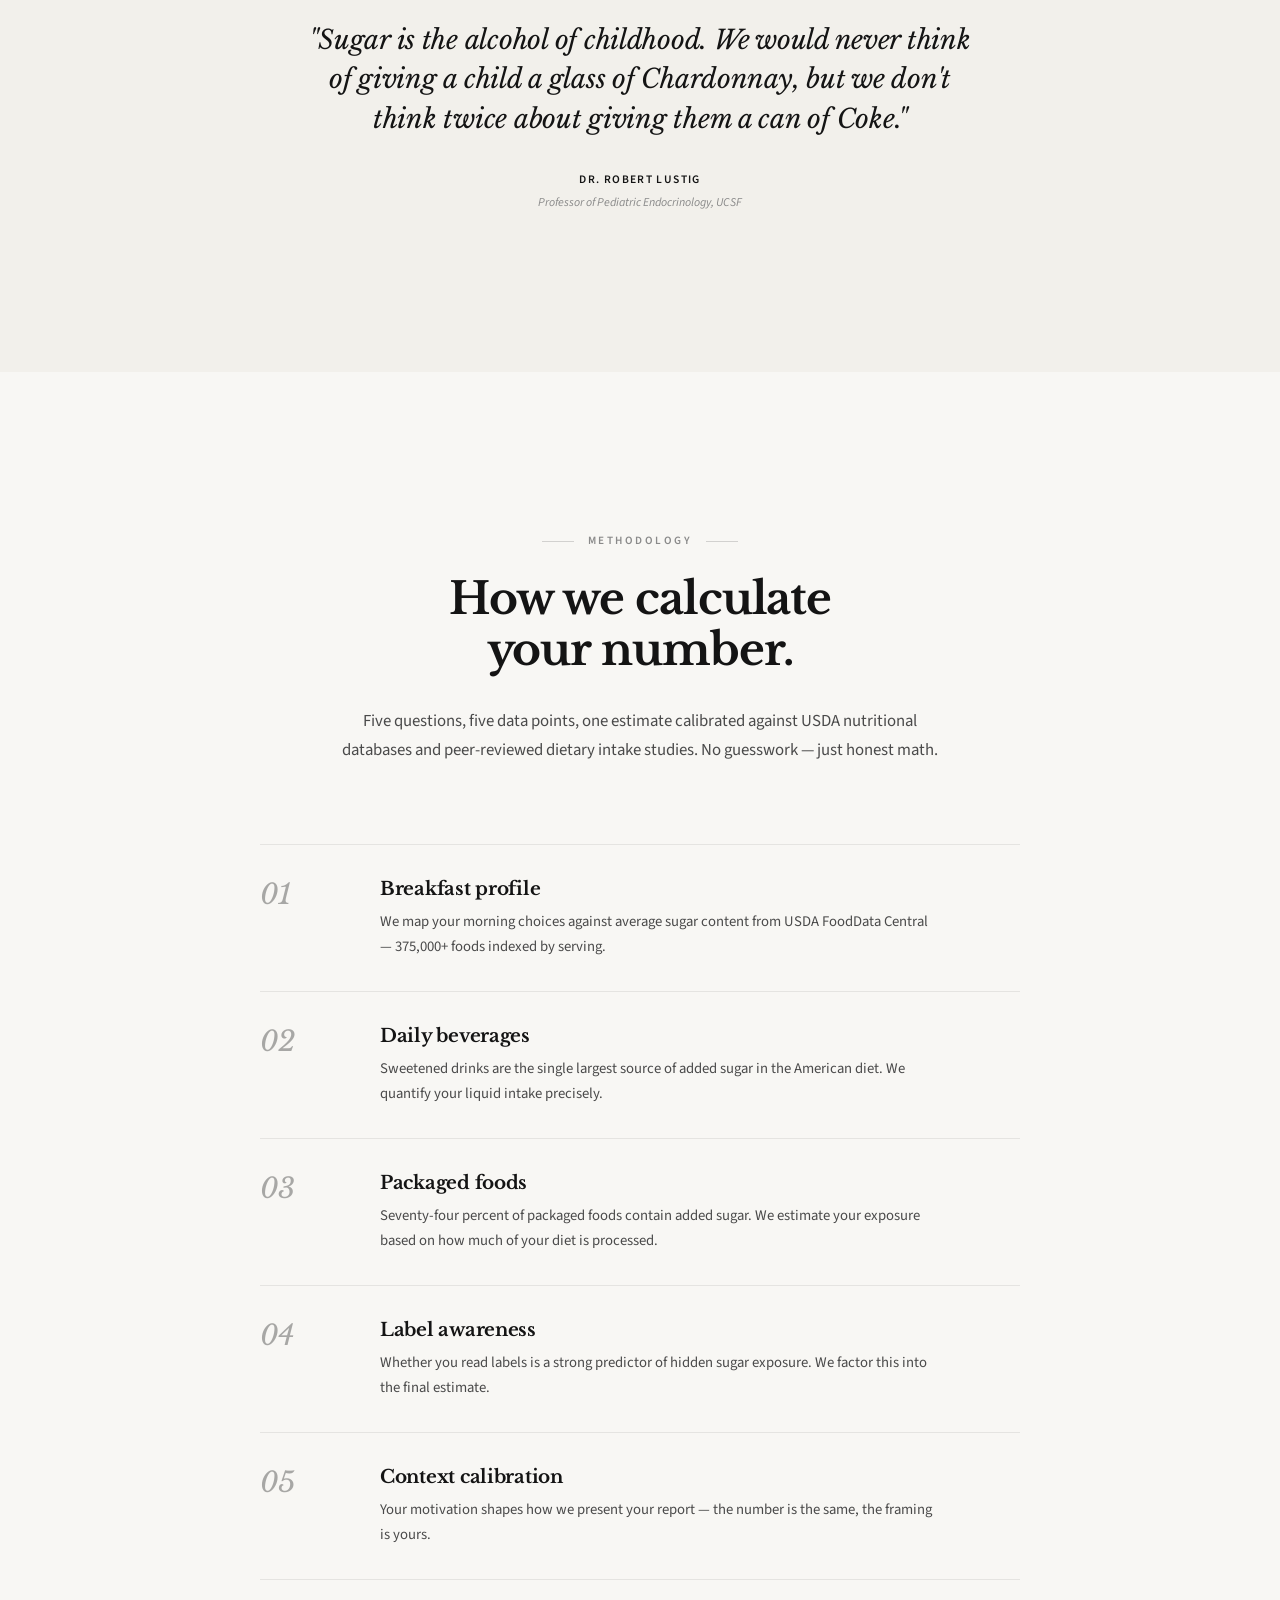
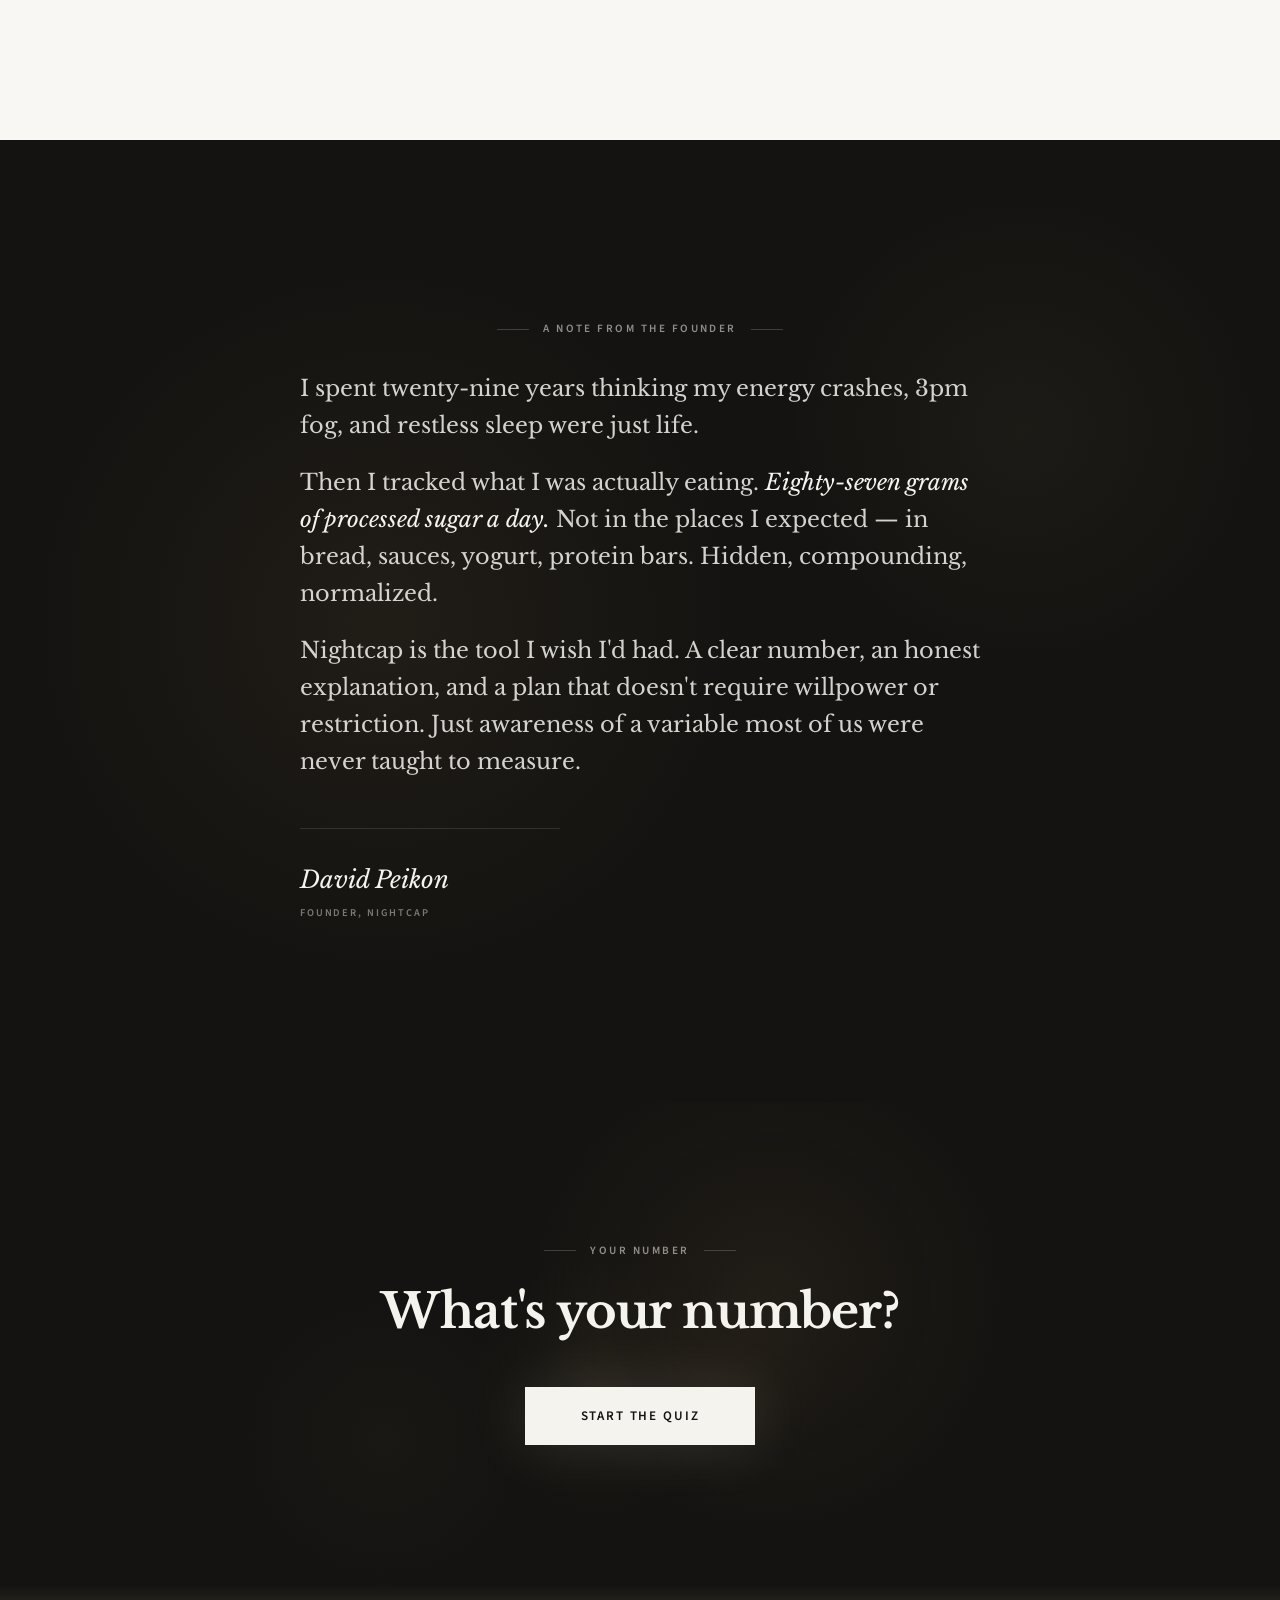
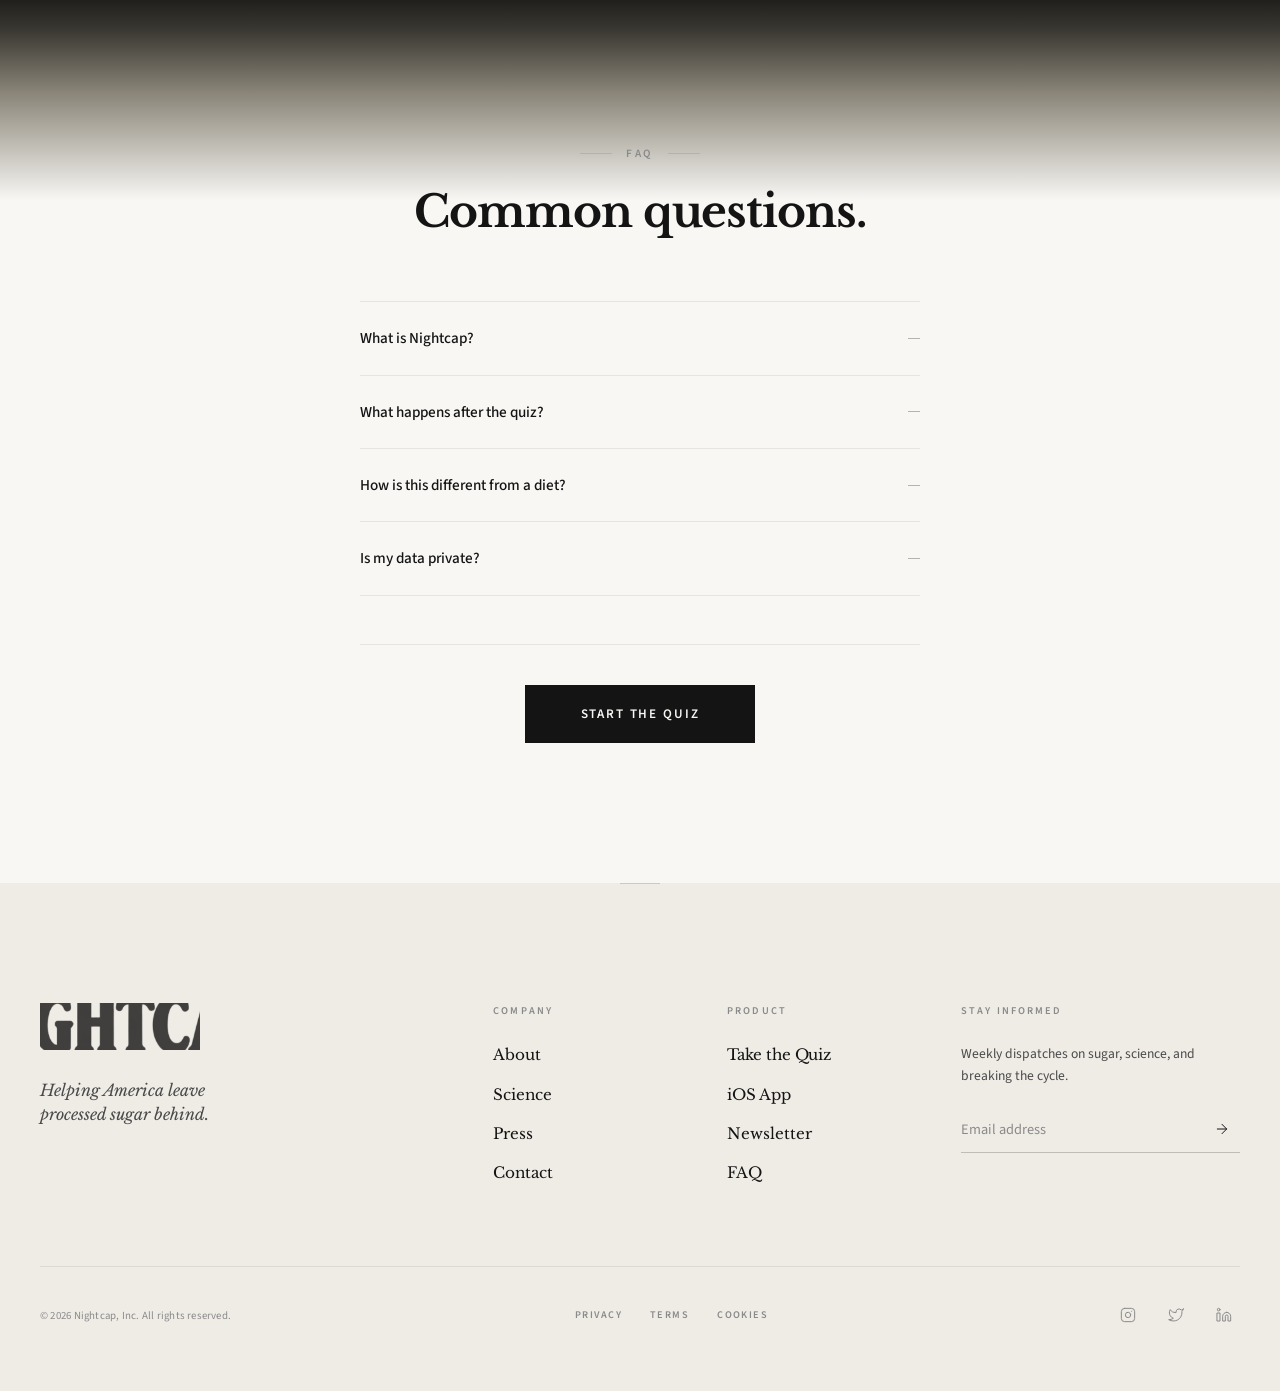
==== commit 90893304: "Exit popup polish + signup/results backgrounds + hairline consistency Exit popup: - Removed the 1px " ====
--- a/public/index.html
+++ b/public/index.html
@@ -716,10 +716,12 @@
 /* ---------- Signup ---------- */
 .nc-signup {
   display: none;
-  padding: 80px 32px 100px;
+  padding: 100px 32px 120px;
   min-height: 100vh;
+  min-height: 100dvh;
   align-items: center;
   justify-content: center;
+  background: #F8F7F4;
 }
 
 .nc-signup.active {
@@ -876,8 +878,10 @@
 /* ---------- Results ---------- */
 .nc-results {
   display: none;
-  padding: 100px 32px 120px;
+  padding: 120px 32px 140px;
   min-height: 100vh;
+  min-height: 100dvh;
+  background: #F8F7F4;
 }
 
 .nc-results.active {
@@ -894,7 +898,7 @@
   text-align: center;
   margin-bottom: 2.5rem;
   padding-bottom: 2.5rem;
-  border-bottom: 1px solid var(--nc-border);
+  border-bottom: 1px solid rgba(0, 0, 0, 0.08);
 }
 
 .nc-results__your-label {
@@ -1025,7 +1029,7 @@
   gap: 10px;
   padding: 14px 20px;
   background: var(--nc-bg-card);
-  border: 1px solid var(--nc-border);
+  border: 1px solid rgba(0, 0, 0, 0.08);
   border-radius: 0;
   box-shadow: var(--nc-shadow-lg);
   font-size: 0.85rem;
@@ -2048,14 +2052,14 @@
 .nc-faq__item {
   background: transparent;
   border: none;
-  border-bottom: 1px solid var(--nc-border);
+  border-bottom: 1px solid rgba(0, 0, 0, 0.08);
   border-radius: 0;
   overflow: hidden;
   transition: all var(--nc-transition);
 }
 
 .nc-faq__item:first-child {
-  border-top: 1px solid var(--nc-border);
+  border-top: 1px solid rgba(0, 0, 0, 0.08);
 }
 
 .nc-faq__item[open] {
@@ -2100,8 +2104,9 @@
 }
 
 .nc-faq__answer {
-  padding: 0 0 20px;
+  padding: 0 48px 24px 0;
   animation: nc-faqOpen 0.3s ease-out;
+  max-width: 540px;
 }
 
 @keyframes nc-faqOpen {
@@ -2121,7 +2126,7 @@
   text-align: center;
   margin-top: 3rem;
   padding-top: 2.5rem;
-  border-top: 1px solid var(--nc-border);
+  border-top: 1px solid rgba(0, 0, 0, 0.08);
 }
 .nc-exit-popup {
   display: none;
@@ -2152,15 +2157,27 @@
 
 .nc-exit-popup__card {
   position: relative;
-  max-width: 400px;
+  max-width: 440px;
   width: 100%;
   background: var(--nc-bg-card);
-  border: 1px solid var(--nc-border);
+  border: none;
   border-radius: 0;
-  padding: 2.5rem;
+  padding: 3.5rem 2.75rem 3rem;
   text-align: center;
-  box-shadow: var(--nc-shadow-lg);
+  box-shadow: 0 40px 120px rgba(0, 0, 0, 0.15), 0 8px 24px rgba(0, 0, 0, 0.06);
   animation: nc-popIn 0.4s cubic-bezier(0.34, 1.56, 0.64, 1);
+}
+
+.nc-exit-popup__card::before {
+  content: '';
+  position: absolute;
+  top: 0;
+  left: 50%;
+  transform: translateX(-50%);
+  width: 32px;
+  height: 1px;
+  background: var(--nc-text);
+  opacity: 0.2;
 }
 
 @keyframes nc-popIn {
@@ -2170,12 +2187,13 @@
 
 .nc-exit-popup__close {
   position: absolute;
-  top: 12px;
-  right: 16px;
+  top: 16px;
+  right: 20px;
   background: none;
   border: none;
-  color: var(--nc-text-muted);
+  color: var(--nc-text-dim);
   font-size: 1.5rem;
+  line-height: 1;
   cursor: pointer;
   padding: 4px 8px;
   transition: color var(--nc-transition);
@@ -2187,32 +2205,39 @@
 
 .nc-exit-popup__title {
   font-family: var(--nc-font-display);
-  font-size: clamp(1.4rem, 3.75vw, 1.75rem);
+  font-size: clamp(1.5rem, 3.75vw, 1.85rem);
   font-weight: 700;
   letter-spacing: -0.02em;
   line-height: 1.2;
-  margin-bottom: 1rem;
+  margin-bottom: 1.25rem;
 }
 
 .nc-exit-popup__desc {
-  font-size: 0.9rem;
+  font-size: 0.92rem;
   color: var(--nc-text-muted);
-  line-height: 1.6;
-  margin-bottom: 1.5rem;
+  line-height: 1.65;
+  margin-bottom: 2rem;
+  max-width: 320px;
+  margin-left: auto;
+  margin-right: auto;
 }
 
 .nc-exit-popup__form {
   display: flex;
   flex-direction: column;
-  gap: 10px;
-  margin-top: 1.5rem;
-  padding-top: 1.5rem;
-  border-top: 1px solid var(--nc-border);
+  gap: 12px;
+  margin-top: 2rem;
+  padding-top: 2rem;
+  border-top: 1px solid rgba(0, 0, 0, 0.08);
 }
 
 .nc-exit-popup__note {
-  font-size: 0.8rem;
+  font-size: 0.68rem;
+  font-weight: 600;
+  letter-spacing: 0.16em;
+  text-transform: uppercase;
   color: var(--nc-text-dim);
+  margin-bottom: 4px;
 }
 
 /* ---------- Calculating Transition ---------- */
@@ -2249,7 +2274,7 @@
 
 .nc-calculating__track {
   fill: none;
-  stroke: var(--nc-border);
+  stroke: rgba(0, 0, 0, 0.08);
   stroke-width: 4;
 }
 
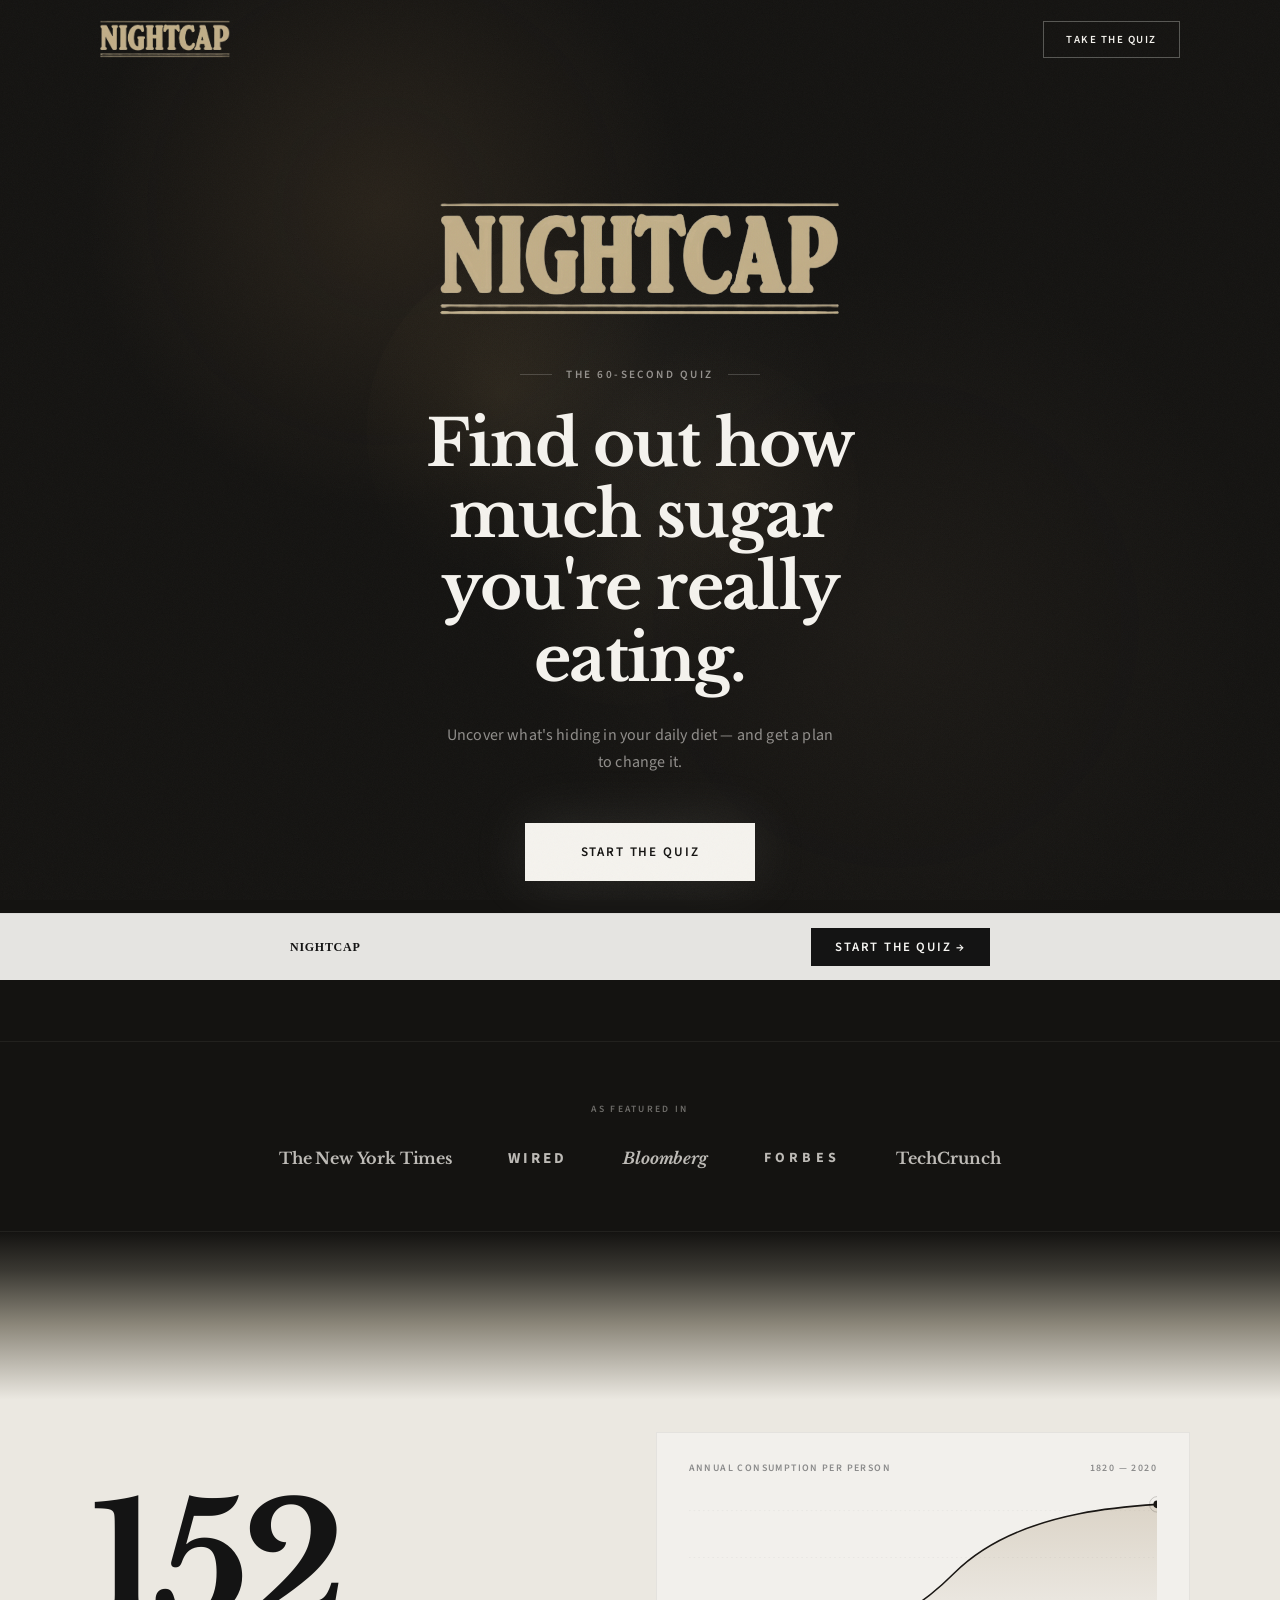
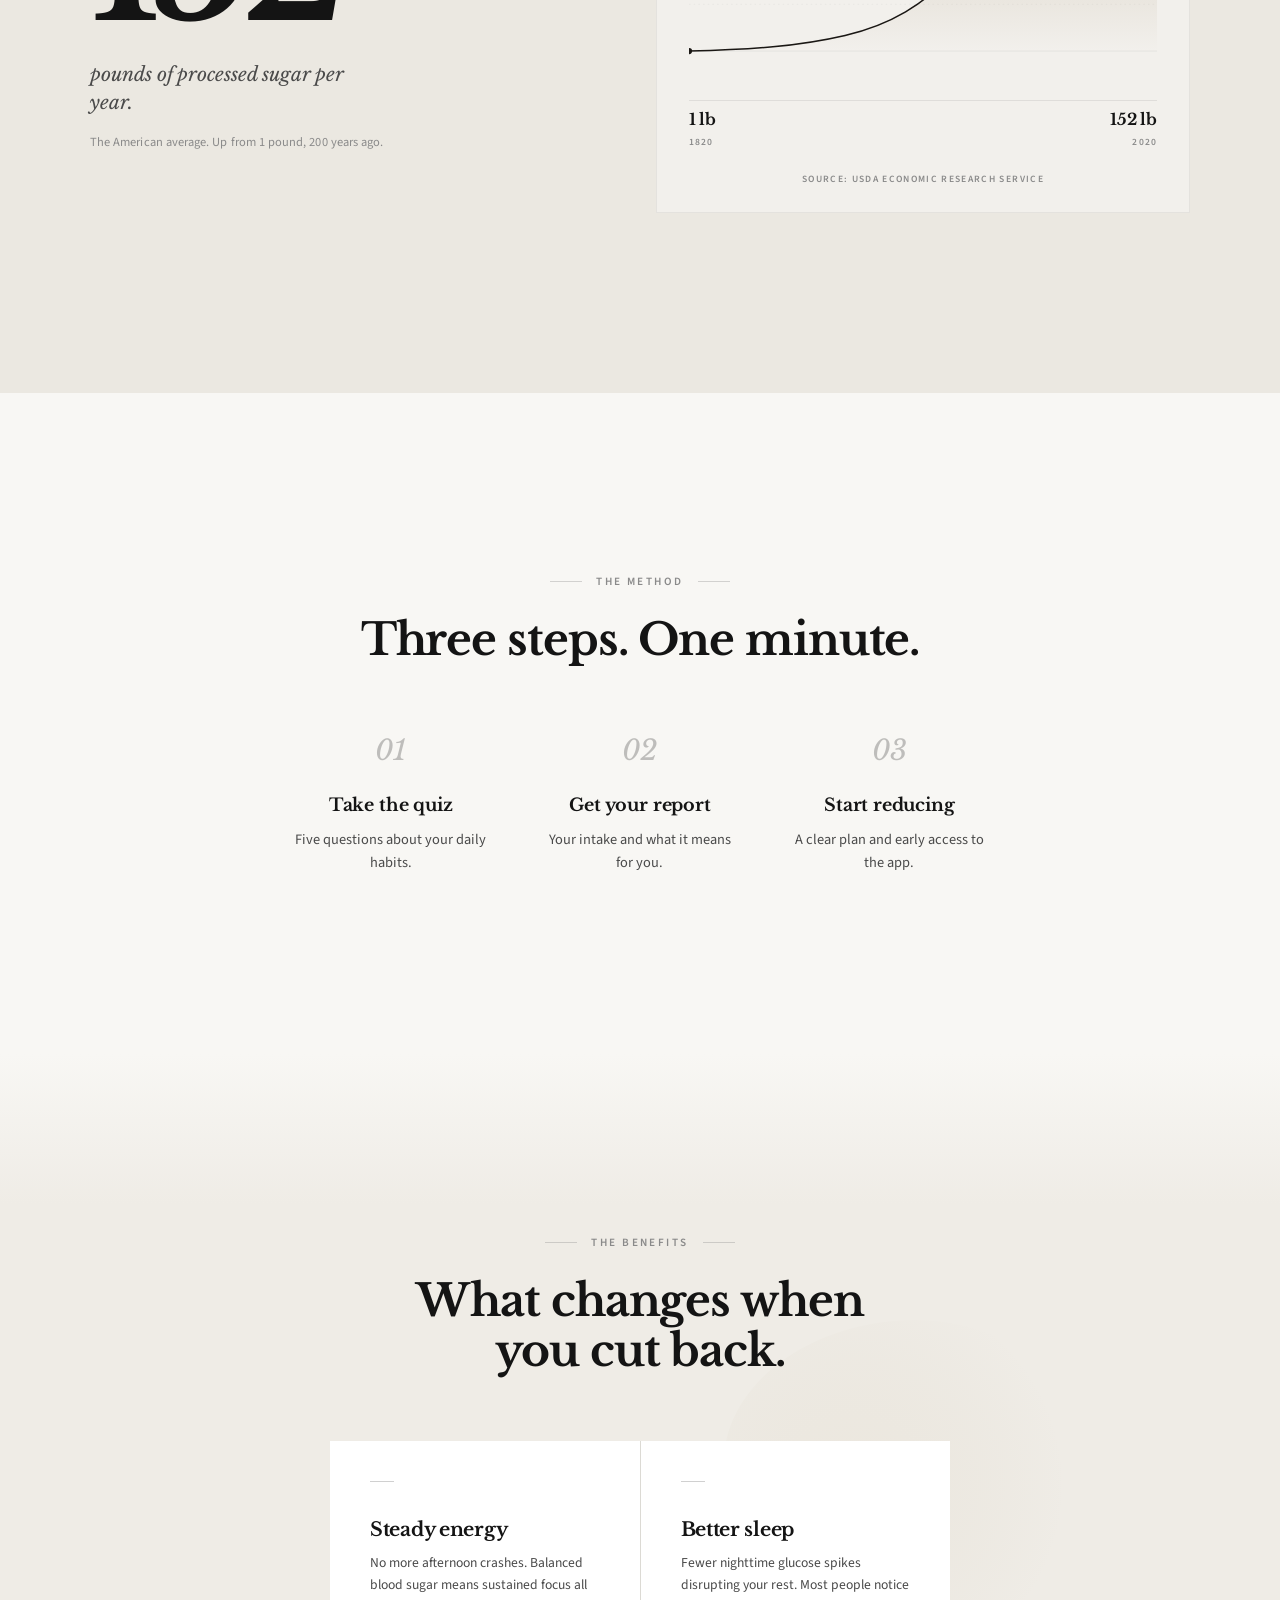
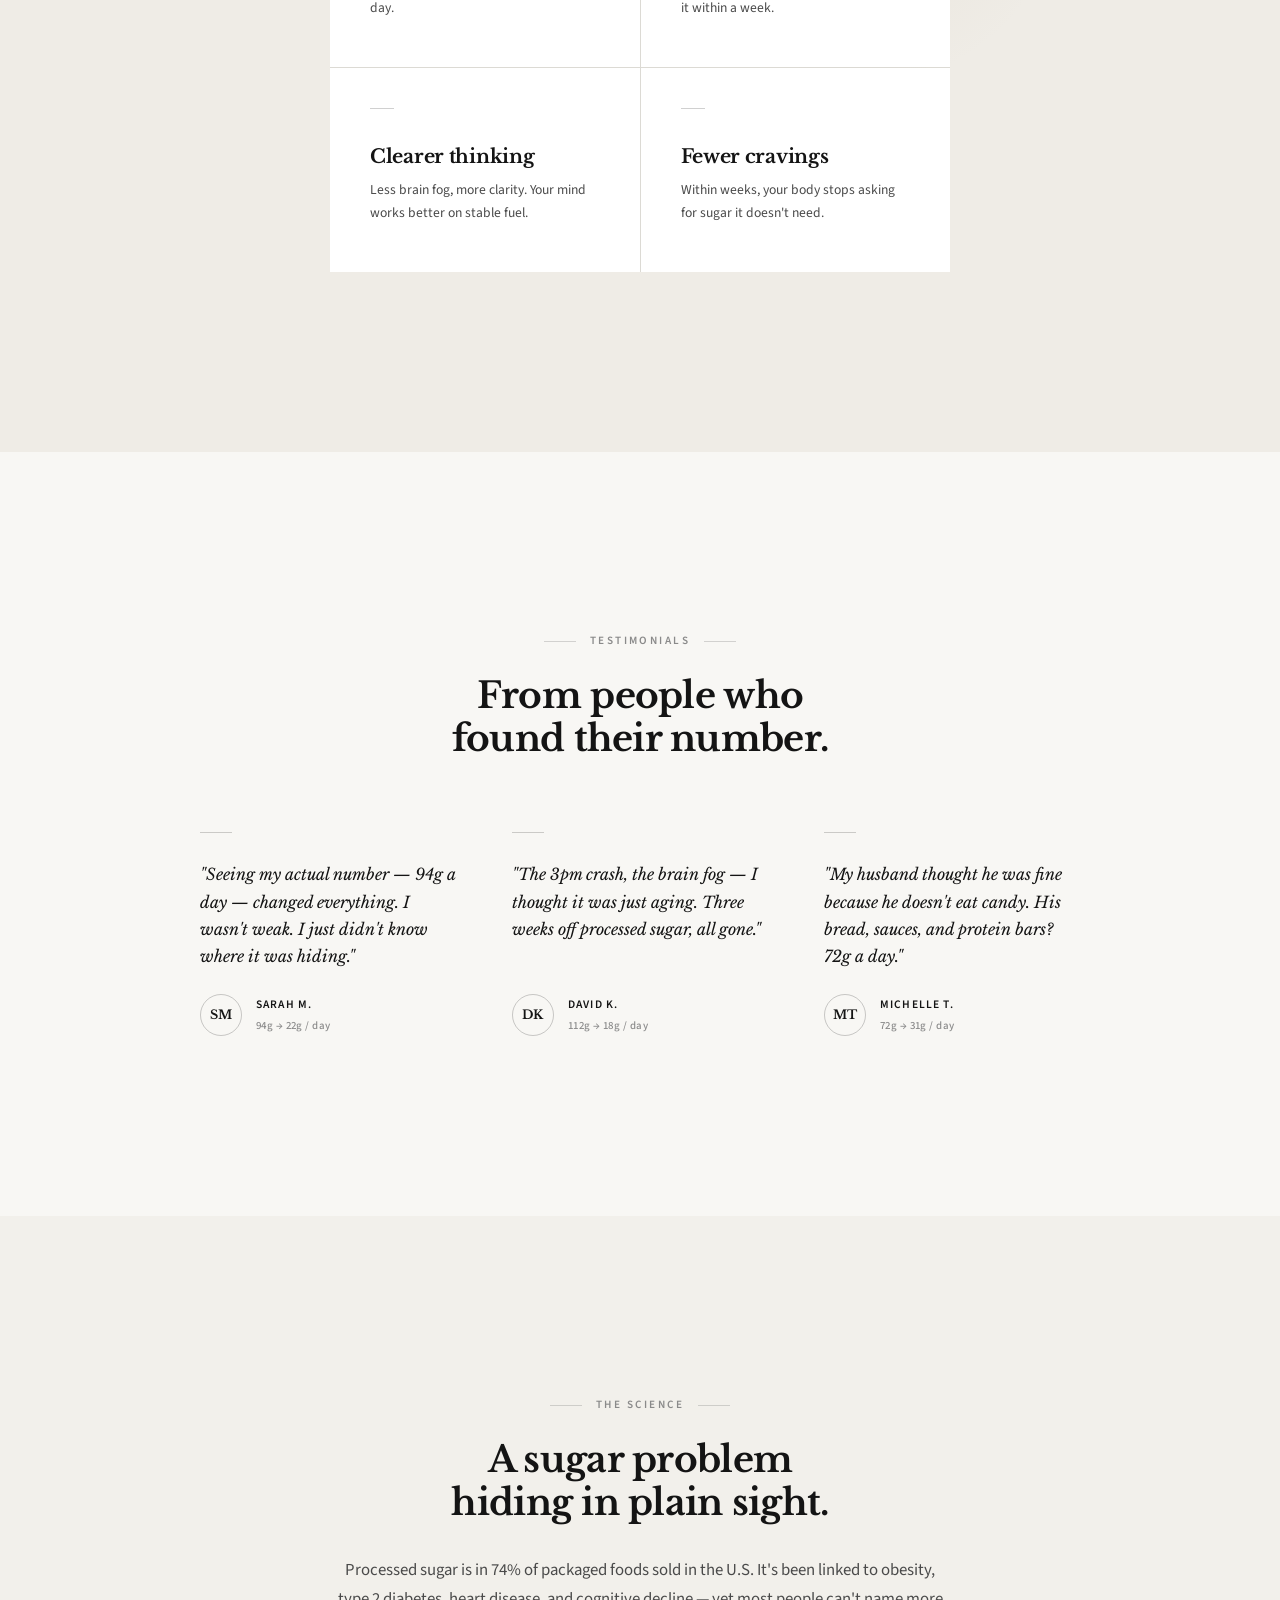
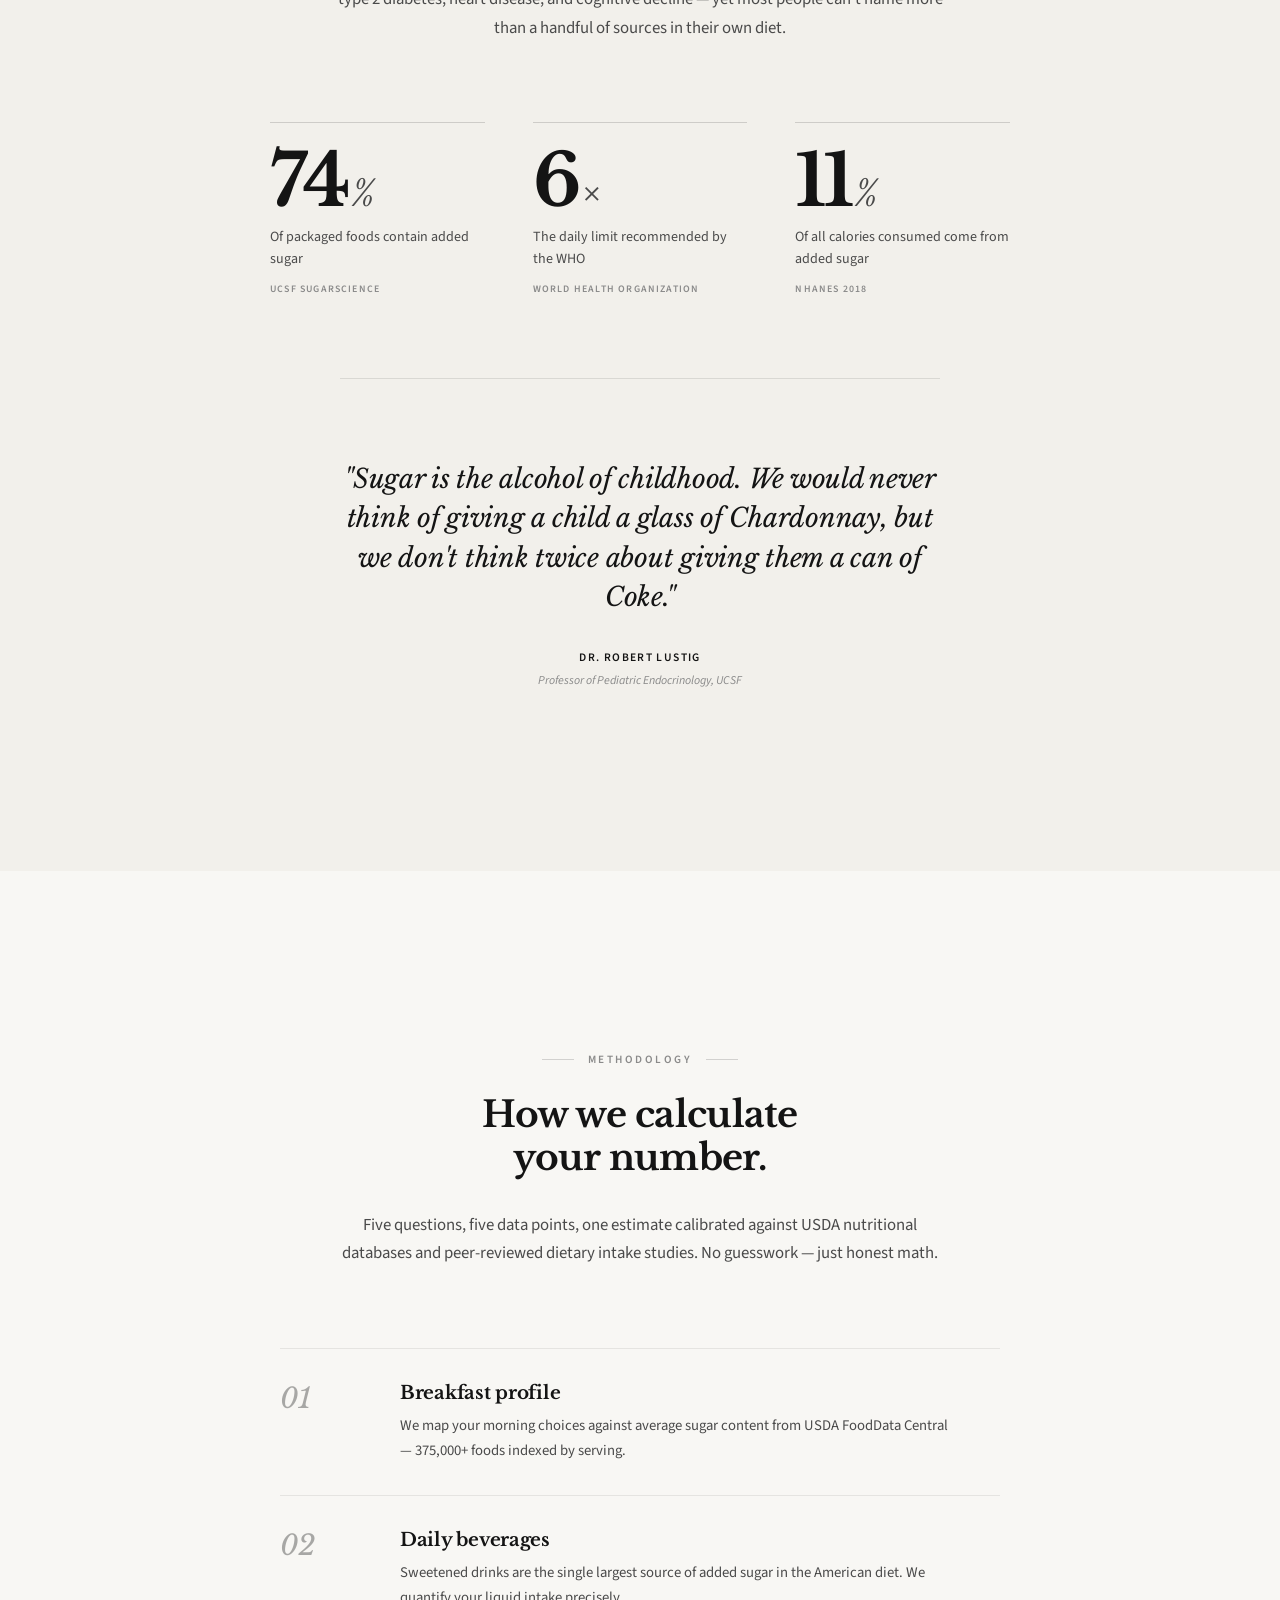
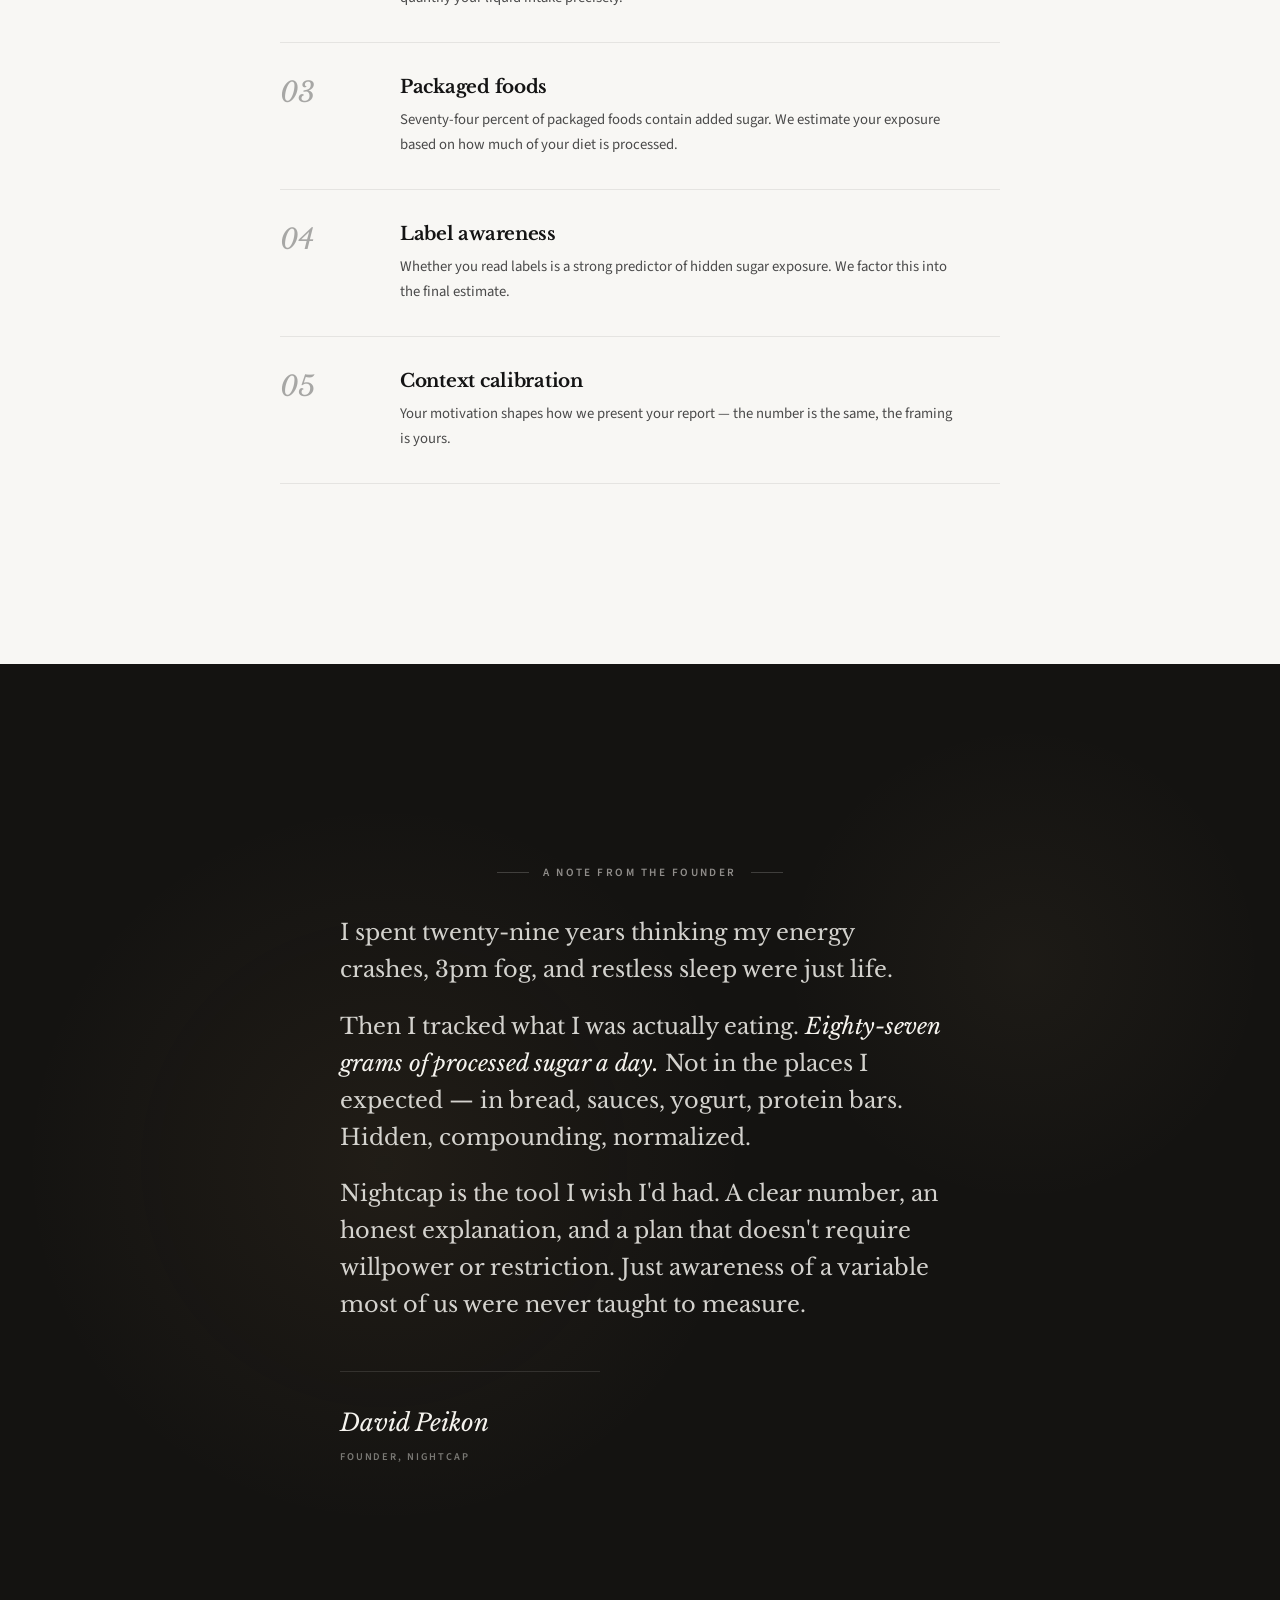
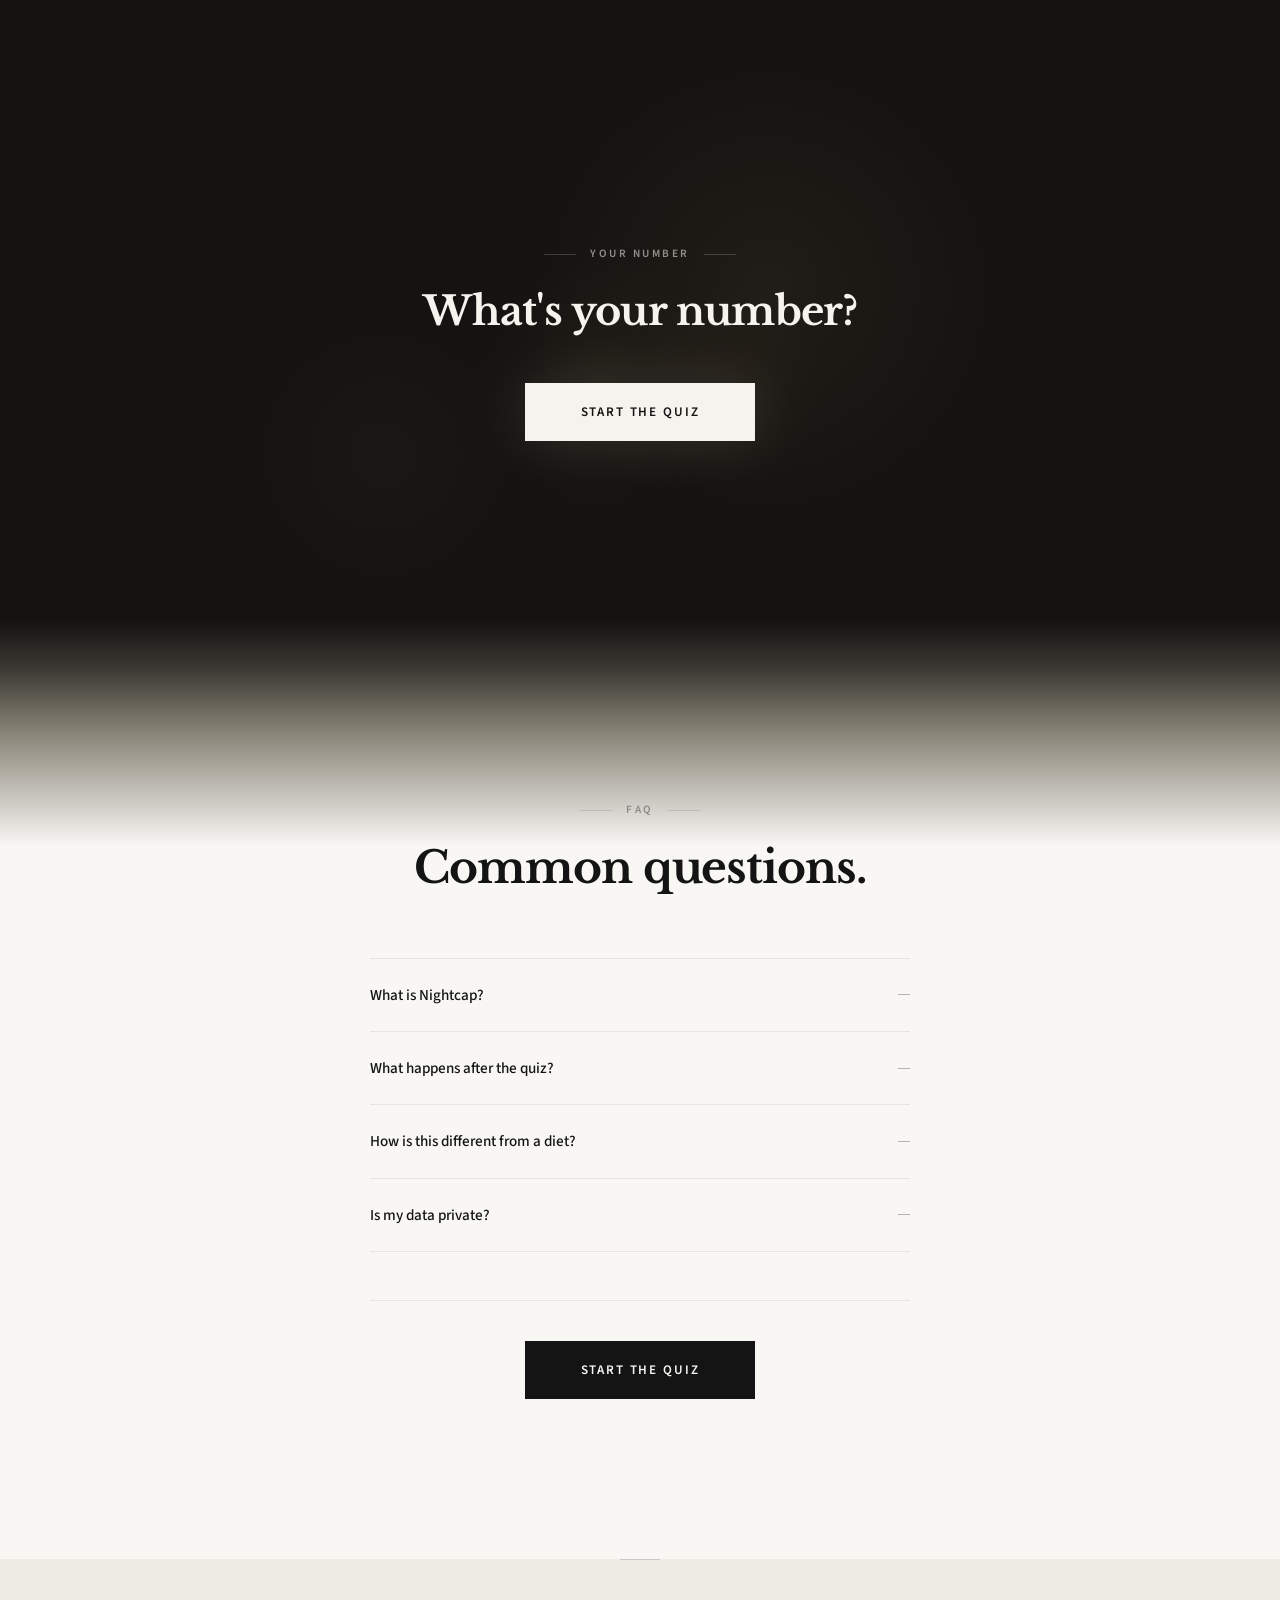
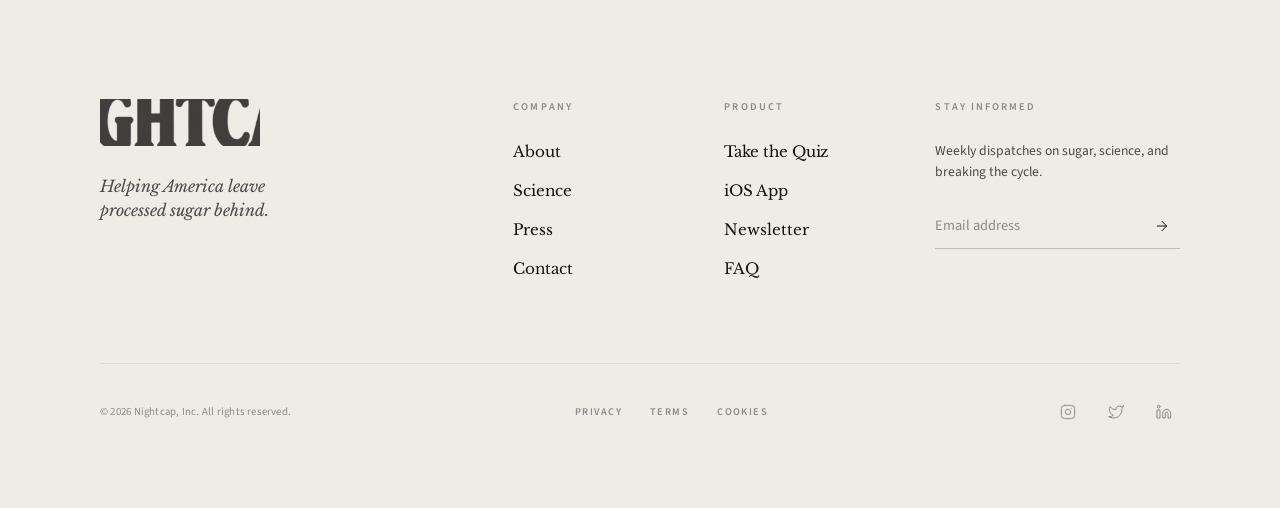
==== commit 47e9667e: "Seed.com-inspired proportion overhaul — restraint, whitespace, focus The fundamental problem was pro" ====
--- a/public/index.html
+++ b/public/index.html
@@ -136,7 +136,7 @@
 }
 
 .nc-nav__inner {
-  max-width: 1200px;
+  max-width: 1080px;
   margin: 0 auto;
   display: flex;
   align-items: center;
@@ -392,7 +392,7 @@
   display: flex;
   align-items: center;
   justify-content: center;
-  padding: 160px 40px 120px;
+  padding: 200px 48px 160px;
   overflow: hidden;
   background: #141311;
   color: #F5F3EE;
@@ -414,7 +414,7 @@
 @media (max-width: 768px) {
   .nc-hero {
     min-height: auto;
-    padding: 120px 32px 80px;
+    padding: 140px 36px 100px;
   }
 }
 
@@ -439,7 +439,7 @@
   position: relative;
   z-index: 1;
   text-align: center;
-  max-width: 680px;
+  max-width: 580px;
   animation: nc-heroEntrance 1.2s var(--nc-spring);
 }
 
@@ -457,19 +457,19 @@
   color: #F5F3EE;
   margin-bottom: 1.75rem;
   position: relative;
-  max-width: 680px;
+  max-width: 600px;
   margin-left: auto;
   margin-right: auto;
 }
 
 .nc-hero__subtitle {
-  font-size: 1.1rem;
+  font-size: 1rem;
   font-weight: 400;
-  color: rgba(245, 243, 238, 0.65);
-  max-width: 460px;
+  color: rgba(245, 243, 238, 0.55);
+  max-width: 400px;
   margin: 0 auto 3rem;
-  line-height: 1.55;
-  letter-spacing: 0.005em;
+  line-height: 1.65;
+  letter-spacing: 0.01em;
 }
 
 /* Hero logo — background-image on an aspect-ratio div crops the
@@ -730,7 +730,7 @@
 }
 
 .nc-signup__container {
-  max-width: 480px;
+  max-width: 440px;
   width: 100%;
 }
 
@@ -890,7 +890,7 @@
 }
 
 .nc-results__container {
-  max-width: 640px;
+  max-width: 580px;
   margin: 0 auto;
 }
 
@@ -960,7 +960,7 @@
   font-size: 0.95rem;
   font-weight: 400;
   line-height: 1.7;
-  max-width: 480px;
+  max-width: 440px;
   margin: 0 auto;
 }
 /* CTA Card */
@@ -1063,8 +1063,8 @@
 
 /* ---------- Footer ---------- */
 .nc-footer {
-  padding: 120px 40px 60px;
-  padding-bottom: max(60px, env(safe-area-inset-bottom, 0px));
+  padding: 140px 48px 80px;
+  padding-bottom: max(80px, env(safe-area-inset-bottom, 0px));
   border-top: none;
   text-align: left;
   background: #EFECE6;
@@ -1083,7 +1083,7 @@
 }
 
 .nc-footer__container {
-  max-width: 1200px;
+  max-width: 1080px;
   margin: 0 auto;
 }
 
@@ -1331,12 +1331,12 @@
 }
 
 .nc-precommit__container {
-  max-width: 480px;
+  max-width: 440px;
 }
 
 .nc-precommit__question {
   font-family: var(--nc-font-display);
-  font-size: clamp(1.65rem, 4vw, 2.25rem);
+  font-size: clamp(1.5rem, 3.5vw, 2rem);
   font-weight: 700;
   letter-spacing: -0.025em;
   line-height: 1.25;
@@ -1368,7 +1368,7 @@
 
 /* ---------- Benefits Grid ---------- */
 .nc-benefits {
-  padding: 140px 40px;
+  padding: 180px 48px;
   text-align: center;
   position: relative;
   background:
@@ -1391,7 +1391,7 @@
 .nc-benefits__container {
   position: relative;
   z-index: 1;
-  max-width: 680px;
+  max-width: 620px;
   margin: 0 auto;
 }
 
@@ -1454,23 +1454,23 @@
 
 /* ---------- Science ---------- */
 .nc-science {
-  padding: 160px 40px;
+  padding: 180px 48px;
   background: #F2F0EB;
   position: relative;
 }
 
 .nc-science__container {
-  max-width: 880px;
+  max-width: 740px;
   margin: 0 auto;
   text-align: center;
 }
 
 .nc-science__title {
   font-family: var(--nc-font-display);
-  font-size: clamp(2rem, 5vw, 2.75rem);
+  font-size: clamp(1.75rem, 4vw, 2.25rem);
   font-weight: 700;
-  letter-spacing: -0.025em;
-  line-height: 1.15;
+  letter-spacing: -0.02em;
+  line-height: 1.2;
   margin-bottom: 2rem;
 }
 
@@ -1540,7 +1540,7 @@
 }
 
 .nc-science__pullquote {
-  max-width: 680px;
+  max-width: 600px;
   margin: 0 auto;
   padding-top: 5rem;
   border-top: 1px solid rgba(0, 0, 0, 0.1);
@@ -1609,23 +1609,23 @@
 
 /* ---------- Methodology ---------- */
 .nc-method {
-  padding: 160px 40px;
+  padding: 180px 48px;
   background: #F8F7F4;
   position: relative;
 }
 
 .nc-method__container {
-  max-width: 900px;
+  max-width: 720px;
   margin: 0 auto;
   text-align: center;
 }
 
 .nc-method__title {
   font-family: var(--nc-font-display);
-  font-size: clamp(2rem, 5vw, 2.75rem);
+  font-size: clamp(1.75rem, 4vw, 2.25rem);
   font-weight: 700;
-  letter-spacing: -0.025em;
-  line-height: 1.15;
+  letter-spacing: -0.02em;
+  line-height: 1.2;
   margin-bottom: 2rem;
 }
 
@@ -1745,7 +1745,7 @@
 
 /* ---------- Founder Note ---------- */
 .nc-founder {
-  padding: 180px 40px;
+  padding: 200px 48px;
   background: #141311;
   position: relative;
   overflow: hidden;
@@ -1765,7 +1765,7 @@
 .nc-founder__container {
   position: relative;
   z-index: 1;
-  max-width: 680px;
+  max-width: 600px;
   margin: 0 auto;
   text-align: center;
 }
@@ -1850,7 +1850,7 @@
 
 /* ---------- Mid-page CTA ---------- */
 .nc-midcta {
-  padding: 140px 32px;
+  padding: 180px 48px;
   text-align: center;
   background: #141311;
   position: relative;
@@ -1880,7 +1880,7 @@
 }
 
 .nc-midcta__container {
-  max-width: 520px;
+  max-width: 440px;
   margin: 0 auto;
   position: relative;
   z-index: 1;
@@ -1888,10 +1888,10 @@
 
 .nc-midcta__text {
   font-family: var(--nc-font-display);
-  font-size: clamp(2rem, 5vw, 3rem);
+  font-size: clamp(1.75rem, 4.5vw, 2.5rem);
   font-weight: 700;
-  letter-spacing: -0.025em;
-  line-height: 1.15;
+  letter-spacing: -0.02em;
+  line-height: 1.2;
   margin-bottom: 3rem;
   color: #F5F3EE;
 }
@@ -1908,23 +1908,23 @@
 
 /* ---------- Social Proof ---------- */
 .nc-proof {
-  padding: 140px 40px;
+  padding: 180px 48px;
   text-align: center;
   position: relative;
   background: #F8F7F4;
 }
 
 .nc-proof__container {
-  max-width: 1000px;
+  max-width: 880px;
   margin: 0 auto;
 }
 
 .nc-proof__title {
   font-family: var(--nc-font-display);
-  font-size: clamp(2rem, 5vw, 2.75rem);
+  font-size: clamp(1.75rem, 4vw, 2.25rem);
   font-weight: 700;
-  letter-spacing: -0.025em;
-  line-height: 1.15;
+  letter-spacing: -0.02em;
+  line-height: 1.2;
   margin-bottom: 4.5rem;
   text-align: center;
 }
@@ -2021,7 +2021,7 @@
 
 /* ---------- FAQ ---------- */
 .nc-faq {
-  padding: 160px 40px 140px;
+  padding: 180px 48px 160px;
   position: relative;
   background:
     linear-gradient(180deg, #141311 0%, #3A3832 5%, #8A8578 12%, #F8F7F4 24%),
@@ -2039,7 +2039,7 @@
 }
 
 .nc-faq__container {
-  max-width: 560px;
+  max-width: 540px;
   margin: 0 auto;
 }
 
@@ -2351,7 +2351,7 @@
   flex-direction: column;
   gap: 1.5rem;
   text-align: left;
-  max-width: 560px;
+  max-width: 540px;
   margin: 0 auto;
 }
 
@@ -2553,8 +2553,8 @@
 
   /* Hero — iPhone viewport */
   .nc-hero {
-    padding: 100px 32px 80px;
-    padding-top: max(100px, env(safe-area-inset-top, 0px));
+    padding: 120px 28px 100px;
+    padding-top: max(120px, env(safe-area-inset-top, 0px));
   }
 
   .nc-hero__content {
@@ -2562,21 +2562,21 @@
   }
 
   .nc-hero__logo-img {
-    width: clamp(200px, 56vw, 260px);
+    width: clamp(180px, 50vw, 240px);
     margin-bottom: 2rem;
   }
 
   .nc-hero__title {
-    font-size: clamp(2rem, 8.5vw, 2.5rem);
-    line-height: 1.15;
-    letter-spacing: -0.02em;
+    font-size: clamp(1.75rem, 7vw, 2.25rem);
+    line-height: 1.2;
+    letter-spacing: -0.015em;
     margin-bottom: 1.25rem;
   }
 
   .nc-hero__subtitle {
-    font-size: 1rem;
-    line-height: 1.55;
-    max-width: 320px;
+    font-size: 0.95rem;
+    line-height: 1.6;
+    max-width: 300px;
     margin-bottom: 2.5rem;
   }
 
@@ -2585,21 +2585,22 @@
   }
 
   .nc-btn--primary {
-    padding: 20px 40px;
-    font-size: 0.75rem;
+    padding: 18px 36px;
+    font-size: 0.72rem;
     width: auto;
-    min-width: 220px;
-  }
-
-  /* Sections */
+    min-width: 200px;
+  }
+
+  /* Sections — generous mobile padding */
   .nc-benefits--dark {
-    padding: 80px 24px;
+    padding: 100px 28px;
   }
 
   .nc-benefits,
   .nc-proof,
-  .nc-faq {
-    padding: 80px 24px;
+  .nc-faq,
+  .nc-steps {
+    padding: 100px 28px;
   }
 
   .nc-benefits__grid {
@@ -2634,11 +2635,11 @@
 
   /* Mid-CTA */
   .nc-midcta {
-    padding: 100px 32px;
+    padding: 100px 28px;
   }
 
   .nc-midcta__text {
-    font-size: clamp(1.5rem, 6vw, 2rem);
+    font-size: clamp(1.35rem, 5.5vw, 1.75rem);
     margin-bottom: 2.5rem;
   }
 
@@ -2816,7 +2817,7 @@
 
 /* ---------- Statement (the iconic moment) ---------- */
 .nc-statement {
-  padding: 180px 40px 160px;
+  padding: 200px 48px 180px;
   position: relative;
   background:
     linear-gradient(180deg, #141311 0%, #3A3832 5%, #8A8578 12%, #EBE8E1 22%),
@@ -2964,11 +2965,11 @@
 
 @media (max-width: 480px) {
   .nc-statement {
-    padding: 120px 24px 100px;
+    padding: 120px 28px 100px;
   }
 
   .nc-statement__number {
-    font-size: clamp(5rem, 24vw, 7rem);
+    font-size: clamp(4.5rem, 20vw, 6.5rem);
   }
 
   .nc-statement__chart {
@@ -2978,13 +2979,13 @@
 
 /* ---------- Steps (How it works) ---------- */
 .nc-steps {
-  padding: 140px 40px;
+  padding: 180px 48px;
   text-align: center;
   background: #F8F7F4;
 }
 
 .nc-steps__container {
-  max-width: 800px;
+  max-width: 700px;
   margin: 0 auto;
 }
 
@@ -3003,7 +3004,7 @@
   gap: 48px;
   text-align: center;
   position: relative;
-  max-width: 900px;
+  max-width: 780px;
   margin: 0 auto;
 }
 
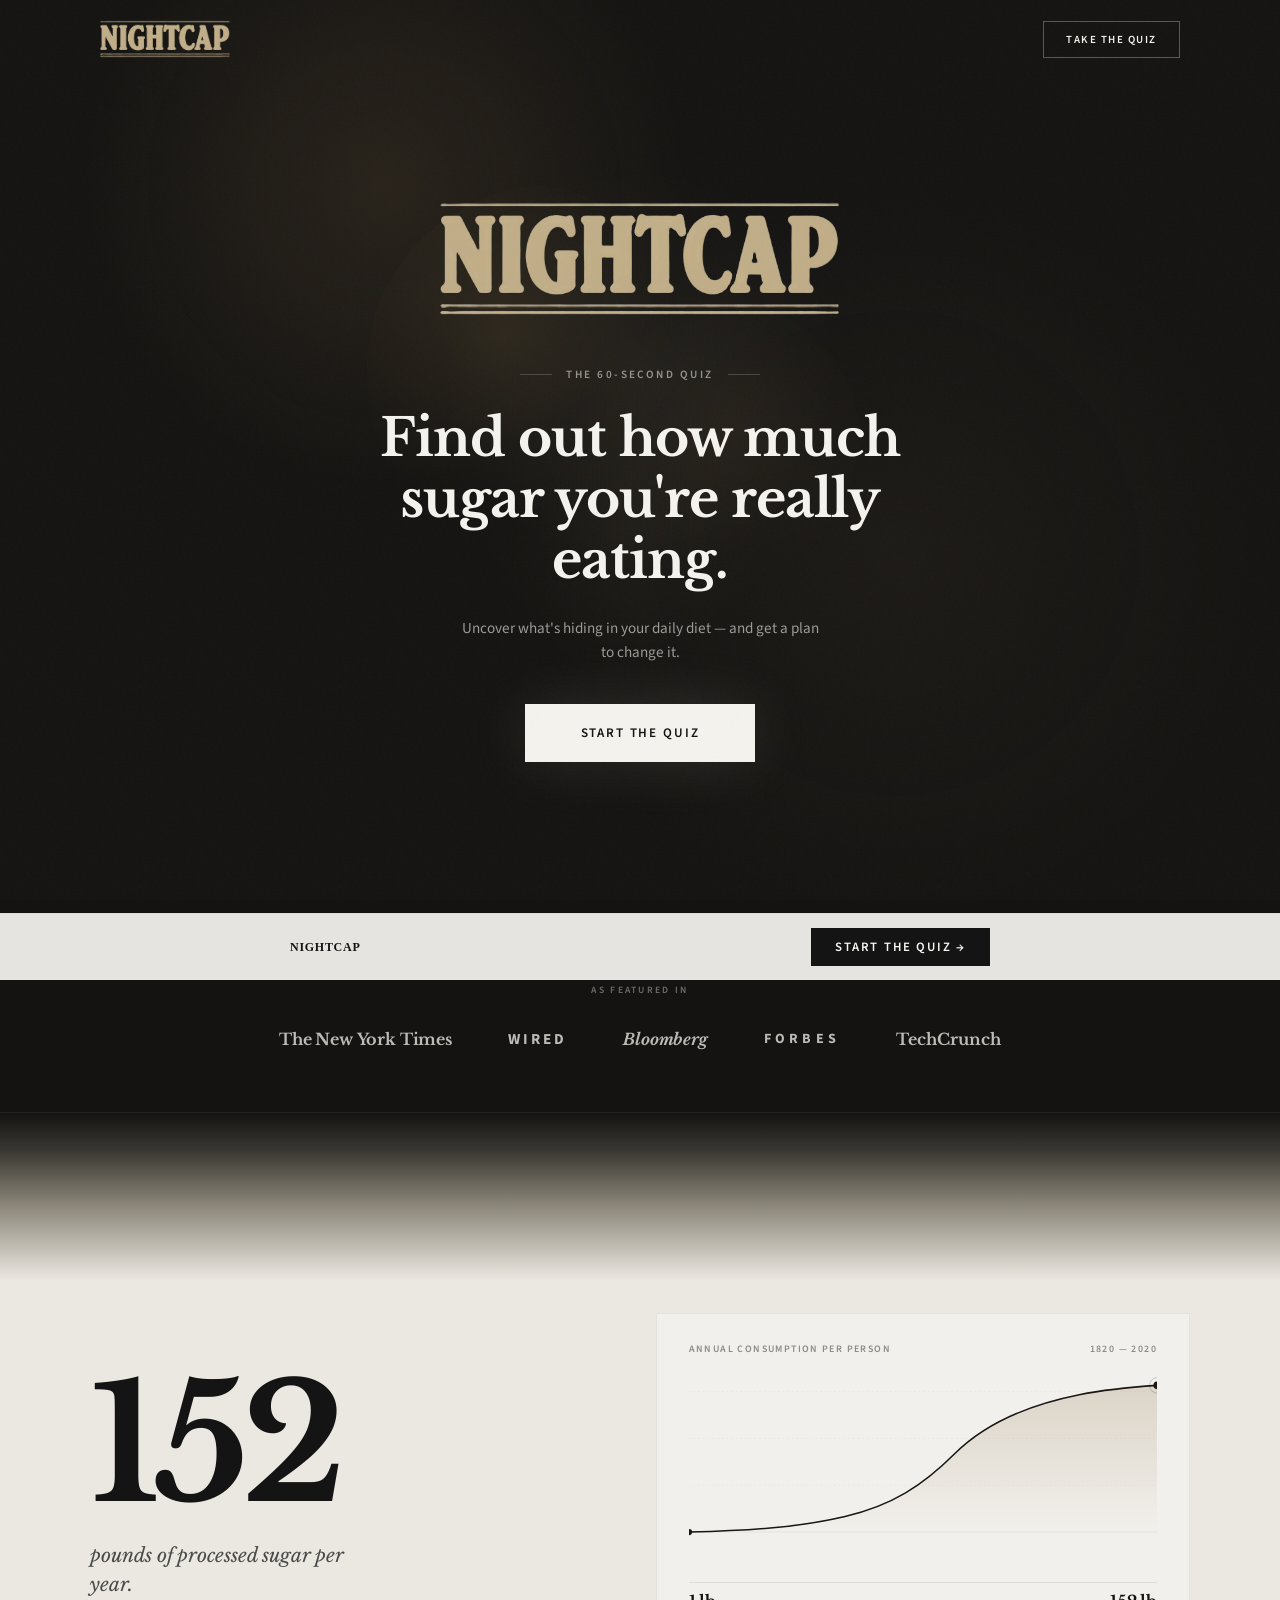
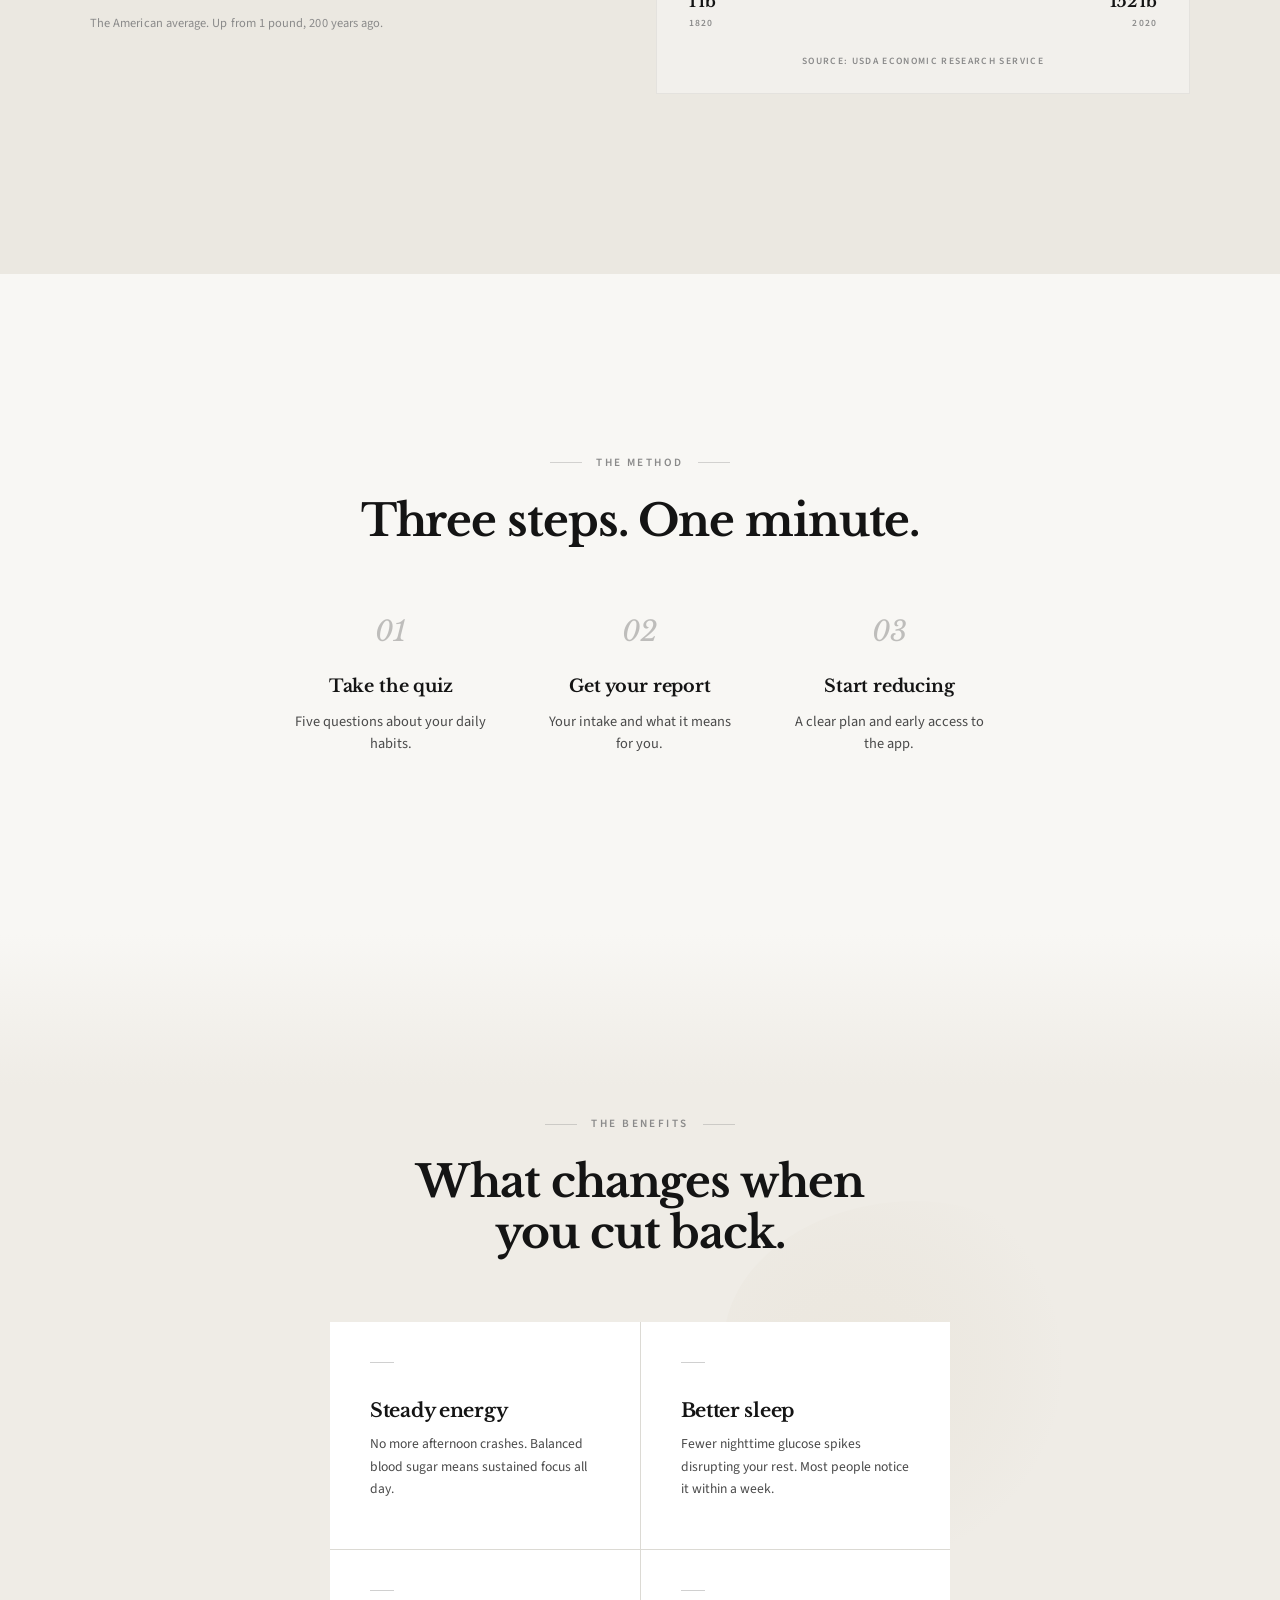
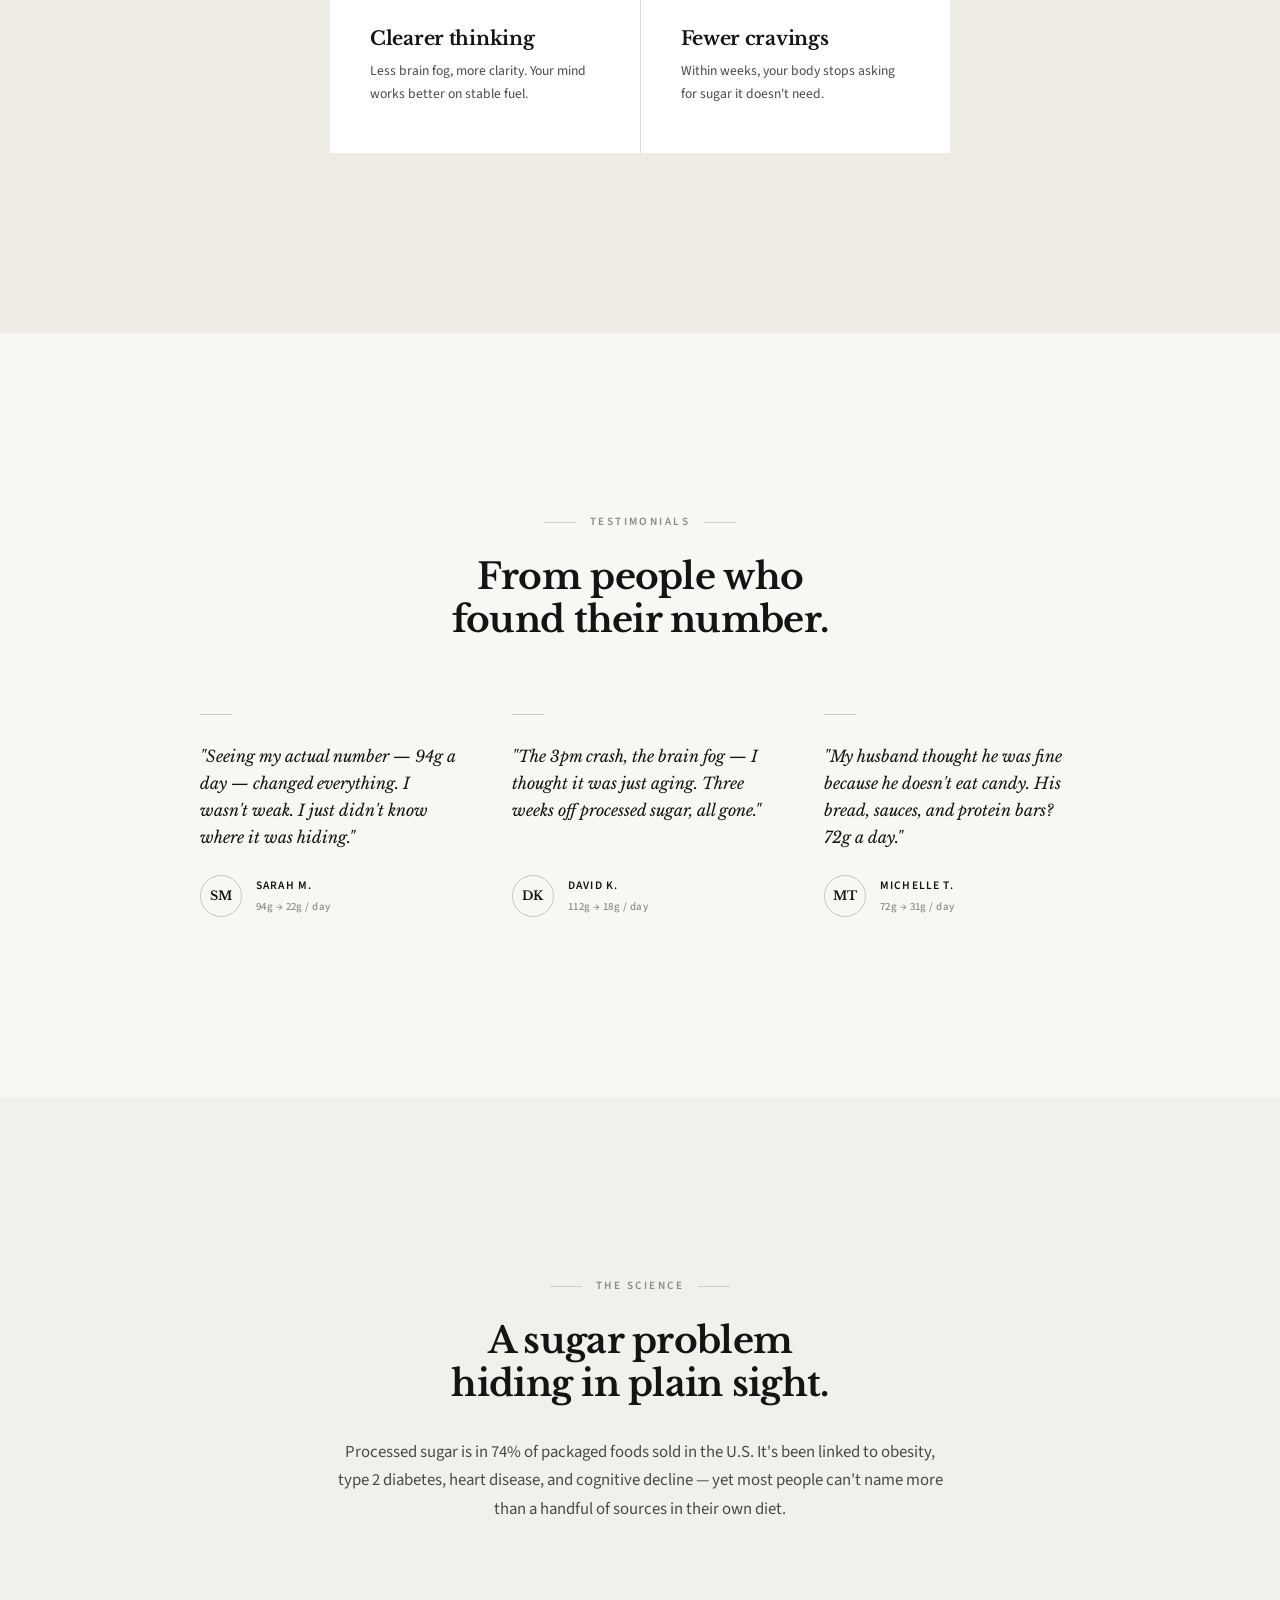
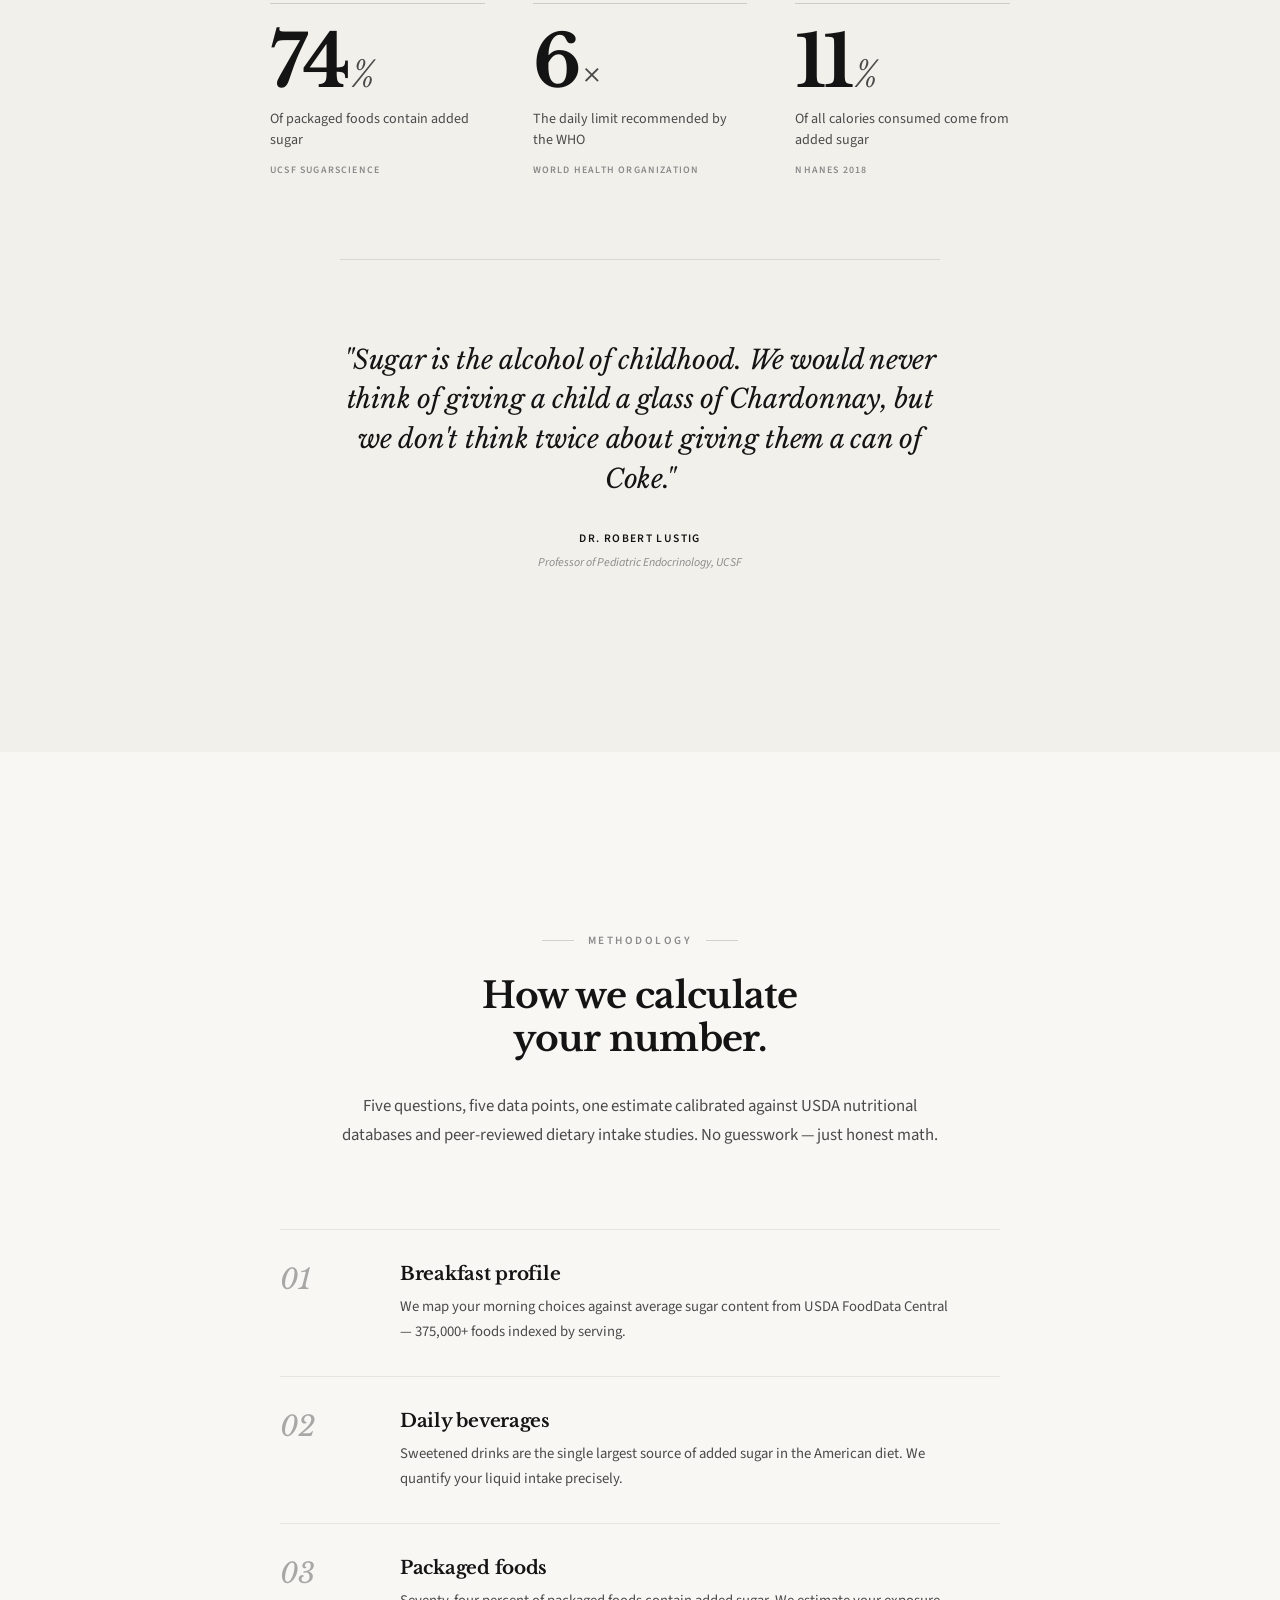
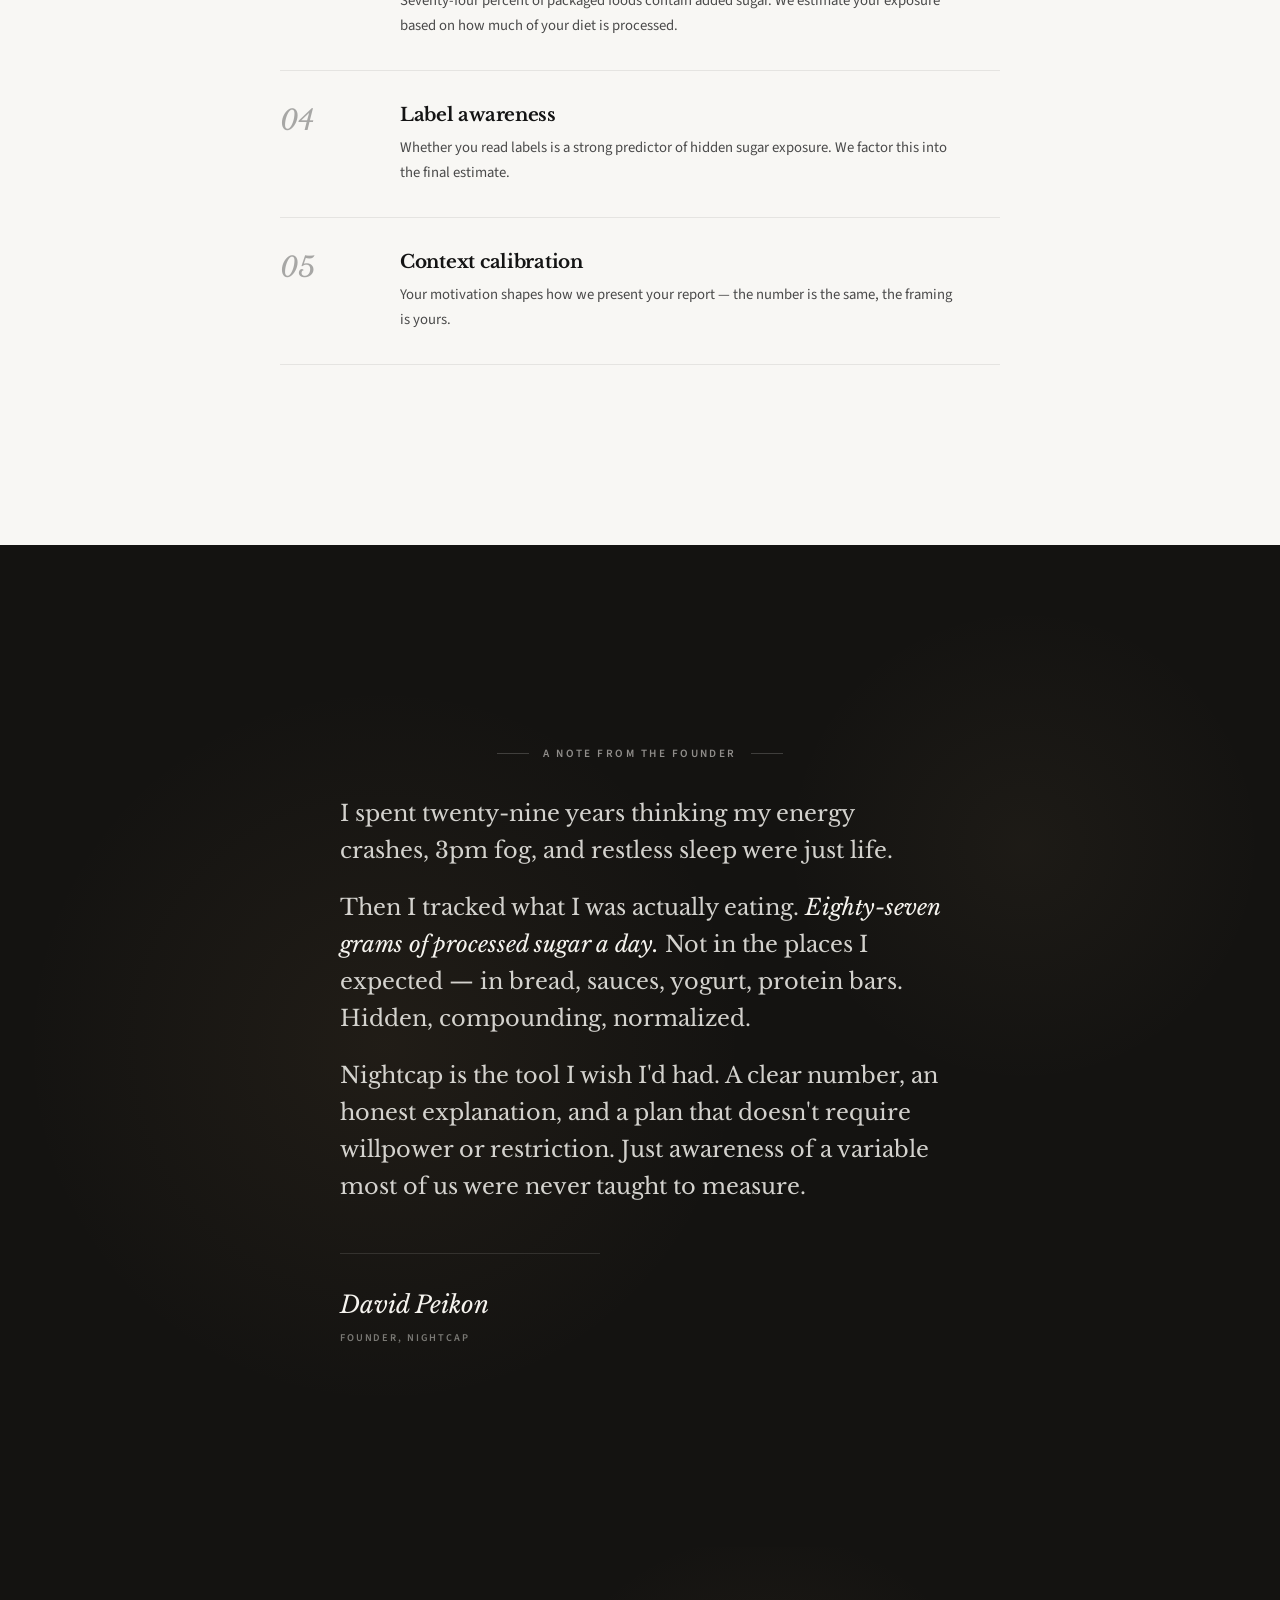
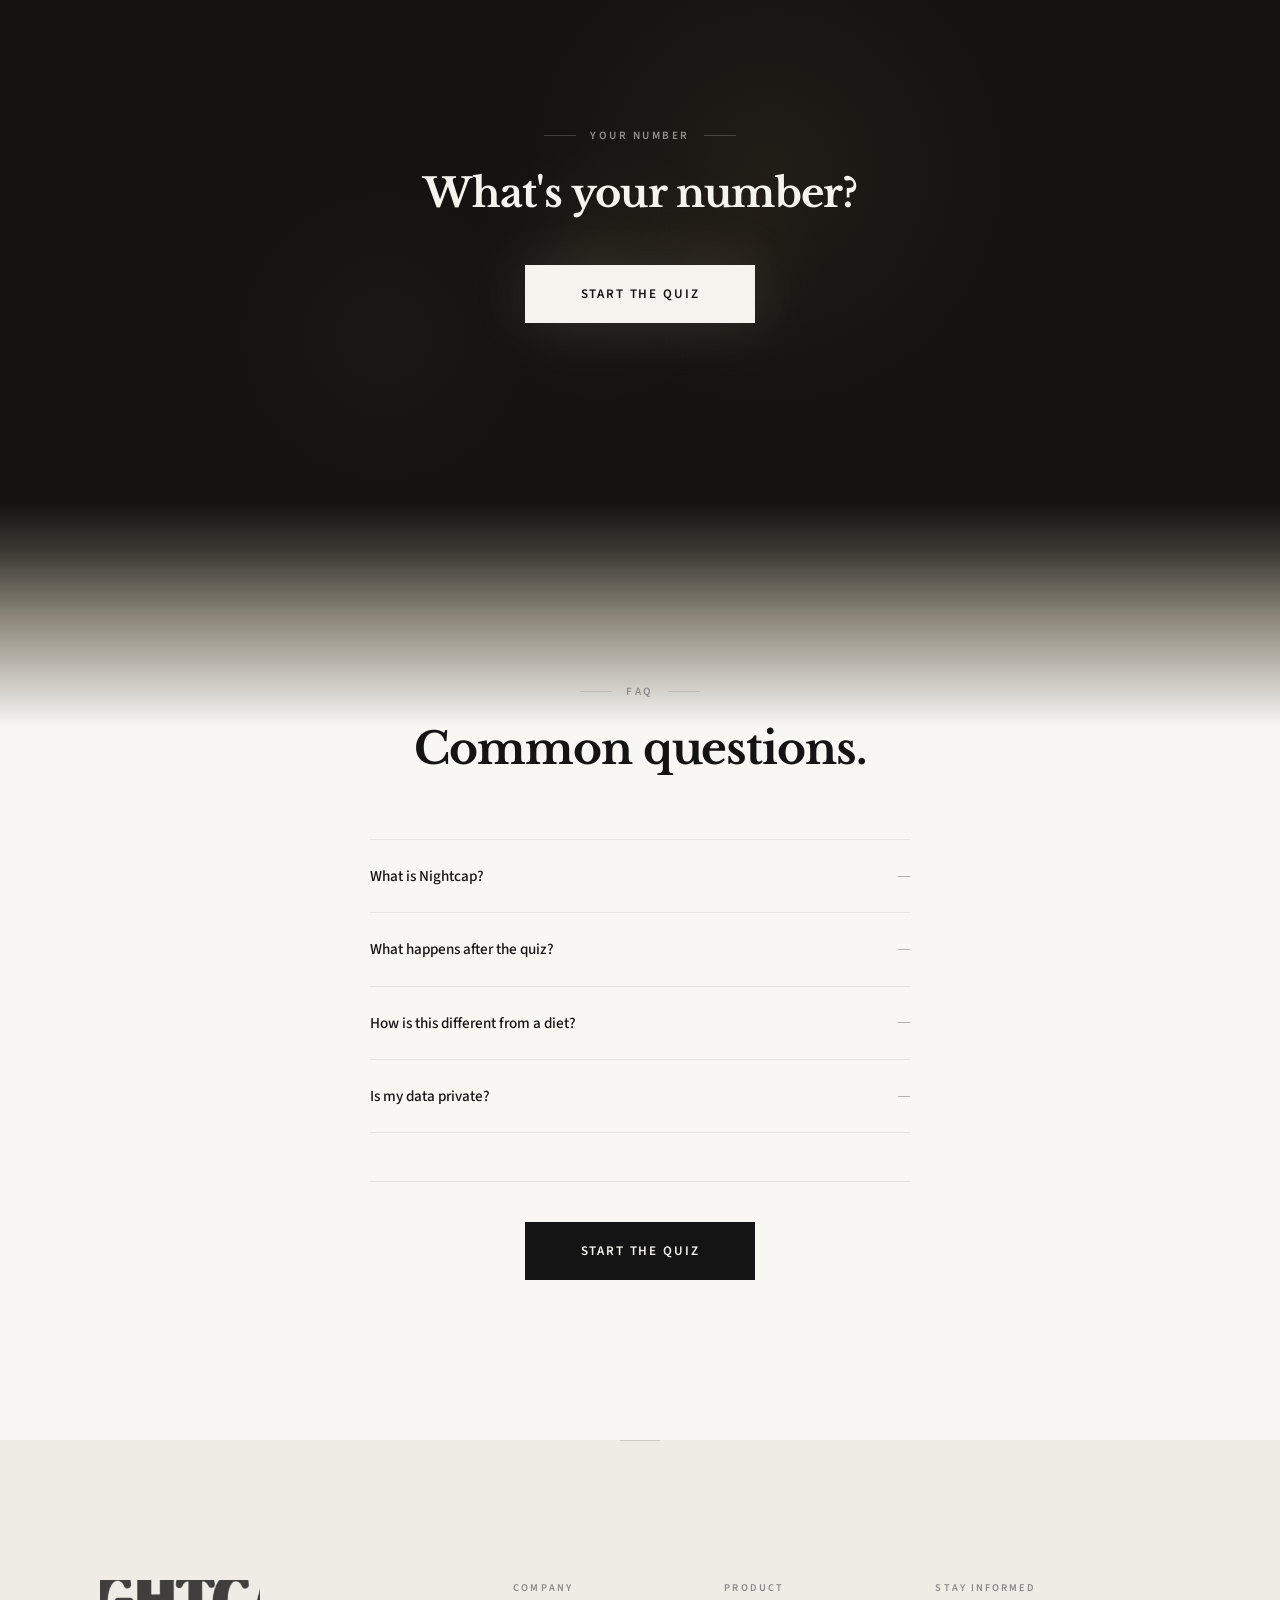
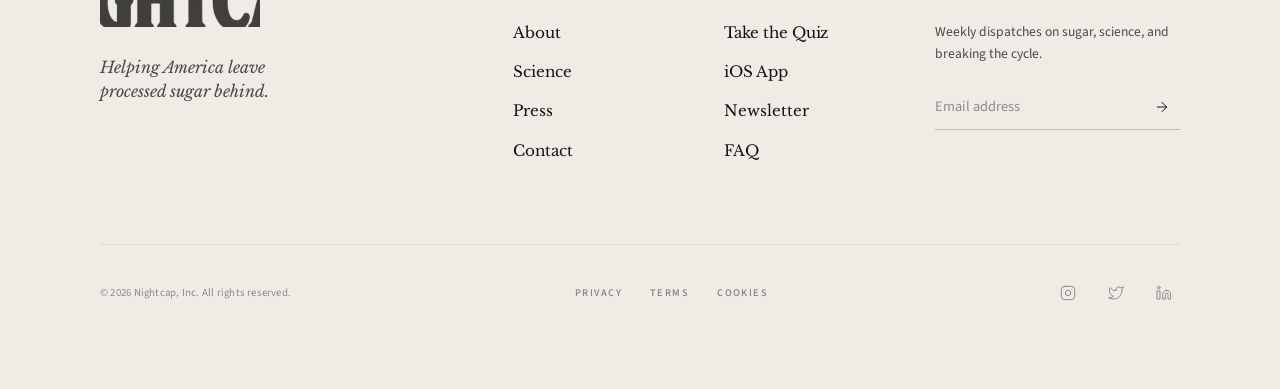
==== commit 674d36e8: "Fix mobile hero — text clipping, button placement, proportions Critical mobile fixes based on actual" ====
--- a/public/index.html
+++ b/public/index.html
@@ -450,26 +450,25 @@
 
 .nc-hero__title {
   font-family: var(--nc-font-display);
-  font-size: clamp(2.5rem, 6vw, 4rem);
+  font-size: clamp(2.25rem, 5vw, 3.25rem);
   font-weight: 700;
-  line-height: 1.12;
-  letter-spacing: -0.025em;
+  line-height: 1.18;
+  letter-spacing: -0.02em;
   color: #F5F3EE;
-  margin-bottom: 1.75rem;
+  margin-bottom: 1.5rem;
   position: relative;
-  max-width: 600px;
+  max-width: 520px;
   margin-left: auto;
   margin-right: auto;
 }
 
 .nc-hero__subtitle {
-  font-size: 1rem;
+  font-size: 0.95rem;
   font-weight: 400;
-  color: rgba(245, 243, 238, 0.55);
-  max-width: 400px;
-  margin: 0 auto 3rem;
-  line-height: 1.65;
-  letter-spacing: 0.01em;
+  color: rgba(245, 243, 238, 0.6);
+  max-width: 360px;
+  margin: 0 auto 2.5rem;
+  line-height: 1.6;
 }
 
 /* Hero logo — background-image on an aspect-ratio div crops the
@@ -2538,69 +2537,59 @@
 }
 
 @media (max-width: 480px) {
-  /* Eyebrow mobile tuning */
-  .nc-eyebrow {
-    font-size: 0.65rem;
-    letter-spacing: 0.2em;
-    margin-bottom: 1.25rem;
-    gap: 10px;
-  }
-
-  .nc-eyebrow::before,
-  .nc-eyebrow::after {
-    width: 24px;
-  }
-
   /* Hero — iPhone viewport */
   .nc-hero {
-    padding: 120px 28px 100px;
-    padding-top: max(120px, env(safe-area-inset-top, 0px));
+    padding: 100px 28px 80px;
+    padding-top: max(100px, env(safe-area-inset-top, 0px));
   }
 
   .nc-hero__content {
     max-width: 100%;
+    padding: 0 4px;
   }
 
   .nc-hero__logo-img {
-    width: clamp(180px, 50vw, 240px);
+    width: clamp(160px, 44vw, 200px);
+    margin-bottom: 1.75rem;
+  }
+
+  .nc-hero__title {
+    font-size: clamp(1.65rem, 6.5vw, 2rem);
+    line-height: 1.22;
+    letter-spacing: -0.015em;
+    margin-bottom: 1rem;
+    max-width: 320px;
+  }
+
+  .nc-hero__subtitle {
+    font-size: 0.88rem;
+    line-height: 1.55;
+    max-width: 280px;
     margin-bottom: 2rem;
   }
 
-  .nc-hero__title {
-    font-size: clamp(1.75rem, 7vw, 2.25rem);
-    line-height: 1.2;
-    letter-spacing: -0.015em;
-    margin-bottom: 1.25rem;
-  }
-
-  .nc-hero__subtitle {
-    font-size: 0.95rem;
-    line-height: 1.6;
-    max-width: 300px;
-    margin-bottom: 2.5rem;
-  }
-
-  .nc-hero__title br {
-    display: none;
+  .nc-eyebrow {
+    font-size: 0.6rem;
+    margin-bottom: 1rem;
   }
 
   .nc-btn--primary {
-    padding: 18px 36px;
+    padding: 16px 40px;
     font-size: 0.72rem;
     width: auto;
-    min-width: 200px;
+    min-width: 0;
   }
 
   /* Sections — generous mobile padding */
   .nc-benefits--dark {
-    padding: 100px 28px;
+    padding: 80px 24px;
   }
 
   .nc-benefits,
   .nc-proof,
   .nc-faq,
   .nc-steps {
-    padding: 100px 28px;
+    padding: 80px 24px;
   }
 
   .nc-benefits__grid {
@@ -2616,16 +2605,21 @@
   }
 
   .nc-benefits__item {
-    padding: 36px 28px 32px;
+    padding: 32px 24px 28px;
   }
 
   .nc-benefits__item::before {
-    top: 28px;
-    left: 28px;
+    top: 24px;
+    left: 24px;
   }
 
   .nc-benefits__item-title {
-    margin-top: 16px;
+    margin-top: 14px;
+    font-size: 1.05rem;
+  }
+
+  .nc-benefits__item-desc {
+    font-size: 0.82rem;
   }
 
   /* Proof */
@@ -2635,12 +2629,12 @@
 
   /* Mid-CTA */
   .nc-midcta {
-    padding: 100px 28px;
+    padding: 80px 24px;
   }
 
   .nc-midcta__text {
-    font-size: clamp(1.35rem, 5.5vw, 1.75rem);
-    margin-bottom: 2.5rem;
+    font-size: clamp(1.35rem, 5.5vw, 1.6rem);
+    margin-bottom: 2rem;
   }
 
   .nc-midcta__text br {
@@ -2965,11 +2959,15 @@
 
 @media (max-width: 480px) {
   .nc-statement {
-    padding: 120px 28px 100px;
+    padding: 80px 24px 60px;
+  }
+
+  .nc-statement__inner {
+    gap: 40px;
   }
 
   .nc-statement__number {
-    font-size: clamp(4.5rem, 20vw, 6.5rem);
+    font-size: clamp(4rem, 18vw, 5.5rem);
   }
 
   .nc-statement__chart {
@@ -3116,7 +3114,7 @@
 
       <p class="nc-eyebrow nc-eyebrow--light">The 60-Second Quiz</p>
       <h1 class="nc-hero__title" id="hero-title">
-        Find out how much sugar<br>you're really eating.
+        Find out how much sugar you're really eating.
       </h1>
       <p class="nc-hero__subtitle">
         Uncover what's hiding in your daily diet — and get a plan to change it.
